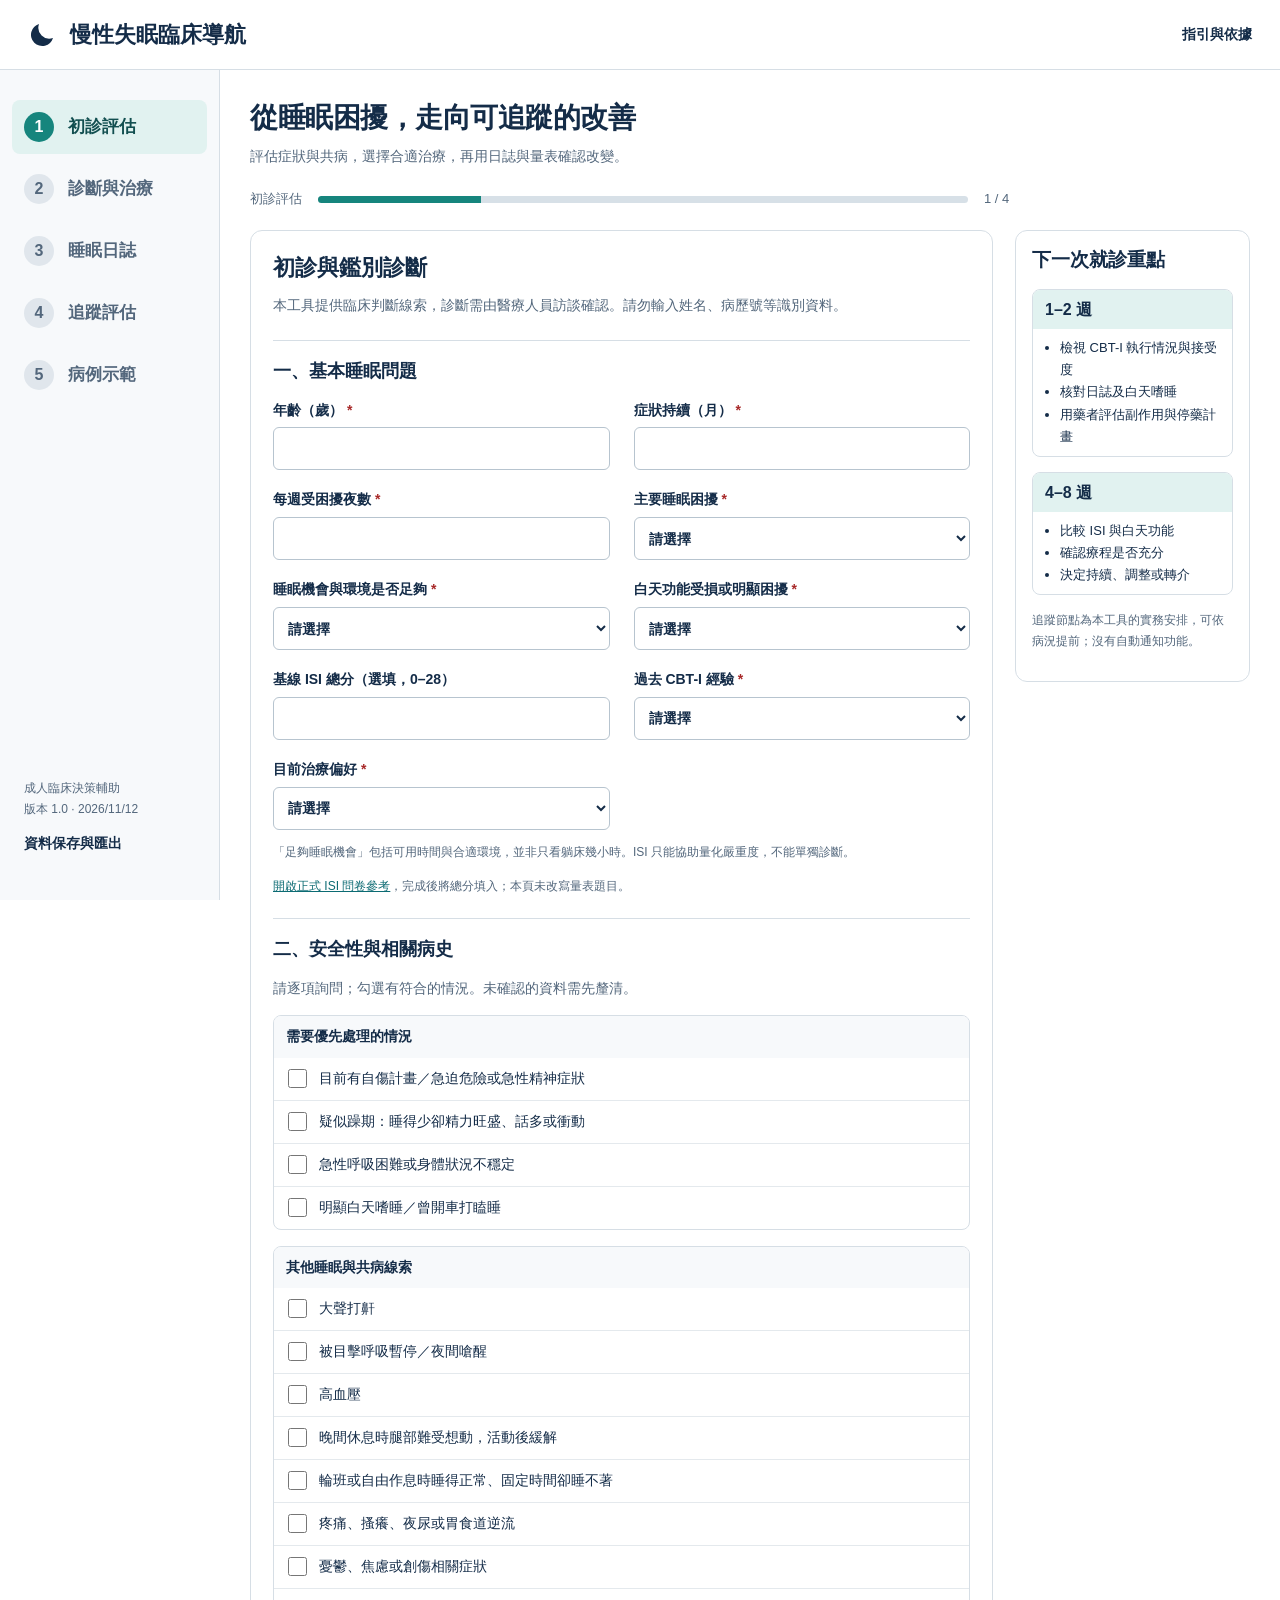
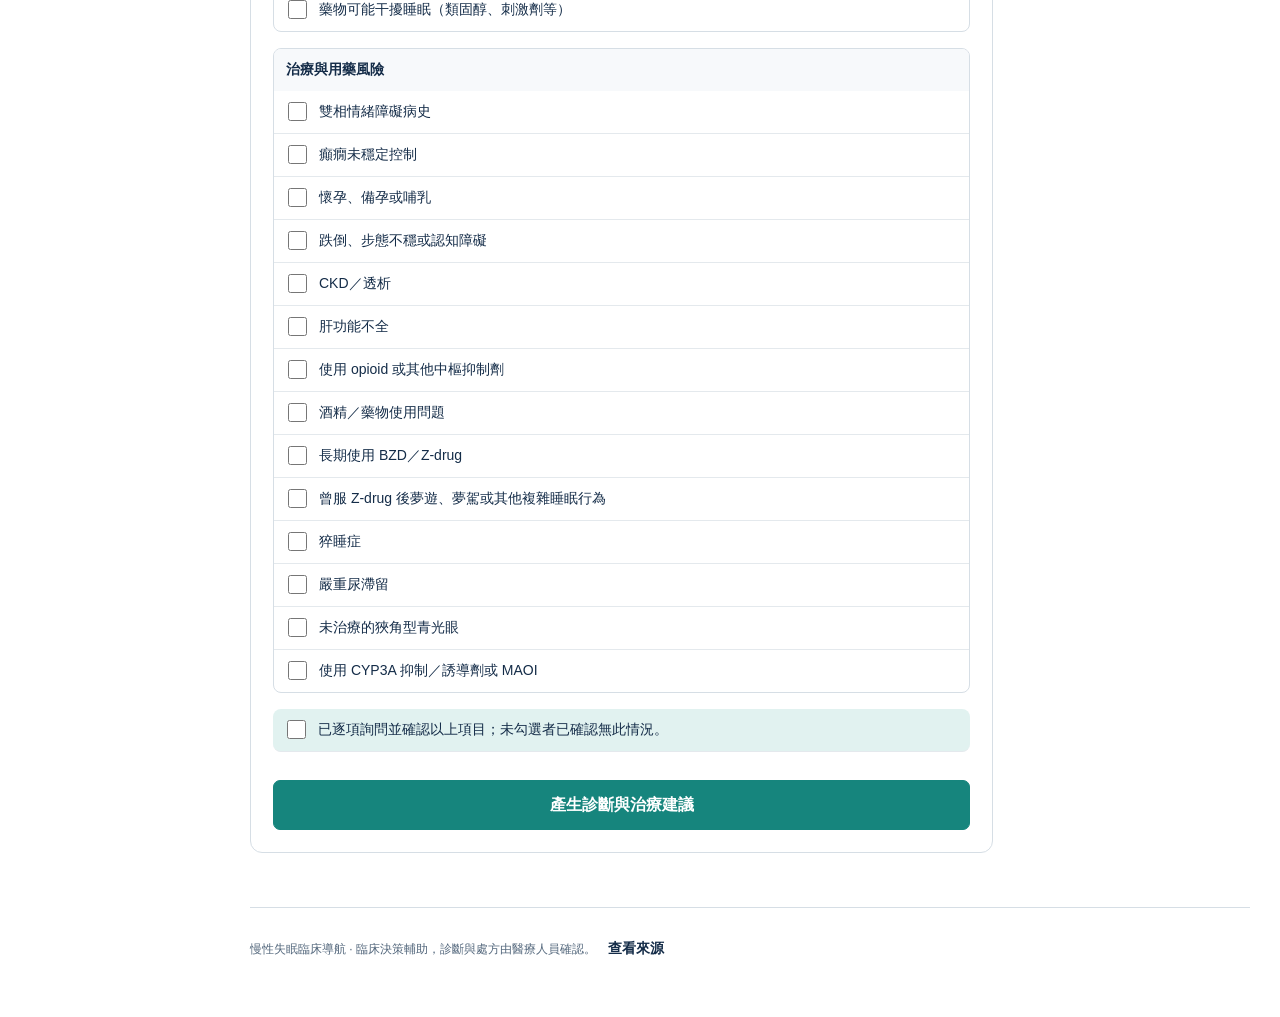
==== index.html @ 9644098f "Add chronic insomnia diagnosis, treatment and follow-up navigator" ====
<!doctype html>
<html lang="zh-Hant"><head><meta charset="utf-8"><meta name="viewport" content="width=device-width,initial-scale=1"><meta name="color-scheme" content="light"><meta name="description" content="成人慢性失眠診斷評估、CBT-I 與藥物選擇、睡眠日誌及後續療效追蹤。"><title>慢性失眠臨床導航</title><style>:root{--navy:#142c48;--teal:#16857d;--teal-light:#e1f2f0;--line:#d6dee5;--muted:#53677c;--light:#f7f9fb;--red:#a52d34;--amber:#8d5b15;--radius:12px}*{box-sizing:border-box}body{margin:0;color:var(--navy);background:white;font-family:-apple-system,BlinkMacSystemFont,"Noto Sans TC","PingFang TC","Microsoft JhengHei",sans-serif;font-size:16px;line-height:1.7}header{height:70px;border-bottom:1px solid var(--line);display:flex;justify-content:space-between;align-items:center;padding:0 28px;background:white;position:sticky;top:0;z-index:10}.brand{display:flex;align-items:center;gap:12px;font-weight:750;font-size:22px;text-decoration:none;color:var(--navy)}.brand svg{width:30px;height:30px;fill:var(--navy)}.shell{display:grid;grid-template-columns:220px minmax(0,1fr)}.sidebar{background:var(--light);border-right:1px solid var(--line);padding:30px 12px;min-height:calc(100vh - 70px);position:sticky;top:70px;height:calc(100vh - 70px);display:flex;flex-direction:column;justify-content:space-between}.sidebar nav{display:grid;gap:8px}.sidebar nav button{text-align:left;border:0;background:none;color:var(--muted);font-size:17px;font-weight:650;display:flex;align-items:center;gap:14px;padding:12px;border-radius:8px}.sidebar nav button.active{background:var(--teal-light);color:#124f50}.sidebar span{width:30px;height:30px;display:inline-grid;place-items:center;background:#e0e6ec;border-radius:50%;font-size:16px}.sidebar .active span{color:white;background:var(--teal)}.sidefoot{color:var(--muted);font-size:12px;padding:12px}.sidefoot button{margin-top:10px}main{padding:28px 30px;max-width:1500px;width:100%;min-width:0}h1{font-size:28px;line-height:1.45;letter-spacing:-.5px;margin:0 0 6px}h2{font-size:22px;line-height:1.4;margin:0 0 10px}h3{font-size:18px;margin:22px 0 12px}p{margin:0 0 14px}button,input,select,textarea{font:inherit}button{background:white;color:var(--navy);border:1px solid #b7c6d2;border-radius:7px;padding:9px 16px;cursor:pointer;font-weight:600;line-height:1.5}button:hover{background:#edf4f4}button:focus-visible,a:focus-visible,input:focus-visible,select:focus-visible{outline:3px solid #4f9eb8;outline-offset:3px}a{color:#0c6b73}input:not([type=checkbox]),select{width:100%;min-width:0;border:1px solid #b7c4cf;border-radius:6px;padding:8px 10px;background:white;color:var(--navy);height:43px}input[type=checkbox]{width:19px;height:19px;accent-color:var(--teal);flex:none}label{display:block;font-size:14px;font-weight:650}.fields{display:grid;grid-template-columns:1fr 1fr;gap:18px 24px}.fields small{display:block;font-weight:400;color:var(--muted);font-size:12px}.fields label>input,.fields label>select{margin-top:5px}.required{color:#a82929}.muted,.intro p{color:var(--muted);font-size:14px}.hint{font-size:12px;color:var(--muted);line-height:1.7;margin-top:12px}.progress{display:flex;gap:16px;align-items:center;margin:20px 0;font-size:13px;color:var(--muted)}meter{height:13px;flex:1;max-width:650px}meter::-webkit-meter-bar{background:#d7e0e7;border:0}meter::-webkit-meter-optimum-value{background:var(--teal)}.workspace{display:grid;grid-template-columns:minmax(0,1fr) 235px;gap:22px;align-items:start}.panel{border:1px solid var(--line);border-radius:var(--radius);padding:22px;margin:18px 0;background:white}.workspace .panel{margin-top:0}.panel h3{padding-top:15px;border-top:1px solid var(--line)}.rightnote{border:1px solid var(--line);border-radius:var(--radius);padding:16px;position:sticky;top:100px}.rightnote h2{font-size:19px}.note{border:1px solid var(--line);border-radius:8px;overflow:hidden;margin:15px 0}.note h3{background:var(--teal-light);padding:6px 12px;margin:0;font-size:16px}.note ul{font-size:13px;padding:8px 12px 8px 27px;margin:0}.check{font-size:14px;font-weight:450;display:flex;align-items:flex-start;gap:9px;padding:9px 10px;border-bottom:1px solid #e4e9ed;line-height:1.6}.check input{margin-top:2px}.riskgroup{margin-bottom:16px;border:1px solid var(--line);border-radius:8px;overflow:hidden}.riskgroup h4{font-size:14px;margin:0;padding:9px 12px;background:var(--light)}.riskgroup .check:last-child{border-bottom:0}.confirm{background:var(--teal-light);border-radius:8px;margin:16px 0}.primary{background:var(--teal);color:white;border-color:var(--teal)}.primary:hover{background:#0d6d68}.wide{width:100%;margin-top:12px;padding:12px}.textbutton{background:none;border:0;padding:4px 0;font-size:14px}.error{color:var(--red);font-weight:650;font-size:14px;margin:12px 0}.error:empty{display:none}.notice{border-left:4px solid var(--teal);background:#eef8f6;padding:16px 20px;border-radius:6px;margin:18px 0}.notice.warn{background:#fff8e9;border-color:#c88e35}.notice.danger{background:#fff0f0;border-color:var(--red)}.notice h2{font-size:21px}.notice p:last-child{margin-bottom:0}.checklist{list-style:none;padding:0}.checklist li{padding:6px 0;border-bottom:1px solid #edf0f2}.checklist b{color:var(--teal);display:inline-block;min-width:48px}.checklist .no{color:var(--amber)}.actions{display:flex;gap:10px;flex-wrap:wrap;margin:18px 0}.inline{display:flex;align-items:end;gap:16px;flex-wrap:wrap}.inline label{min-width:180px}.tablewrap{overflow:auto;margin:24px 0;border:1px solid var(--line);border-radius:9px}table{width:100%;border-collapse:collapse;font-size:13px;white-space:nowrap}caption{padding:12px;text-align:left;font-weight:700;background:var(--light)}th,td{text-align:left;padding:10px 12px;border-bottom:1px solid var(--line)}th{background:var(--light)}td button{font-size:12px;padding:4px 8px;margin:2px}.metrics{display:grid;grid-template-columns:repeat(4,1fr);gap:16px;margin:20px 0}.metric{border-top:3px solid var(--teal);padding:12px;background:var(--light)}.metric strong{display:block;font-size:25px}.metric span{font-size:12px;color:var(--muted)}.empty{padding:25px;border:1px dashed #becbd5;color:var(--muted);text-align:center;border-radius:8px;margin:20px 0}details{padding:12px 0;border-top:1px solid var(--line)}summary{font-weight:650;cursor:pointer}details p,details ul,details ol{font-size:14px;margin-top:12px}.drug{padding:18px 0;border-top:1px solid var(--line)}.drug h3{border:0;margin:0 0 8px;padding:0}.drug .status{font-size:12px;font-weight:700;color:var(--teal)}.drug .status.exclude{color:var(--red)}.drug p{font-size:14px}.case{display:grid;grid-template-columns:1fr auto;gap:20px;border-top:1px solid var(--line);padding:22px 0;align-items:center}.case h2{font-size:20px}.case p{font-size:14px;color:var(--muted)}.filelabel{display:block;margin:22px 0}.filelabel input{display:block;margin-top:8px}.dangerbutton{color:var(--red);border-color:#d5a1a5}.chart{width:100%;height:230px;border:1px solid var(--line);border-radius:8px;background:var(--light)}.chart text{font-size:12px;fill:var(--muted)}.source{border-bottom:1px solid var(--line);padding:18px 0}.source h2{font-size:18px}.source p{font-size:14px;color:var(--muted)}footer{font-size:12px;color:var(--muted);border-top:1px solid var(--line);padding:26px 0;margin-top:36px}footer button{margin-left:12px;font-size:12px}#toast:not(:empty){padding:10px 15px;margin-bottom:16px;background:var(--teal-light);border-radius:8px;font-size:14px}[hidden]{display:none!important}@media(min-width:1500px){main{padding:36px 45px}.workspace{grid-template-columns:minmax(0,1fr) 270px;gap:30px}}@media(max-width:1100px){.workspace{grid-template-columns:1fr}.rightnote{position:static;display:grid;grid-template-columns:1fr 1fr;gap:12px}.rightnote h2,.rightnote>.hint{grid-column:1/-1}.rightnote .note{margin:0}.shell{grid-template-columns:190px minmax(0,1fr)}main{padding:24px}.sidebar nav button{font-size:15px;gap:10px}}@media(max-width:720px){header{height:60px;padding:0 16px}.brand{font-size:18px;gap:8px}.brand svg{width:24px}.shell{display:block}.sidebar{height:auto;min-height:0;position:sticky;top:60px;padding:8px;border-right:0;border-bottom:1px solid var(--line);z-index:9}.sidebar nav{display:flex;gap:5px;overflow-x:auto}.sidebar nav button{white-space:nowrap;font-size:13px;padding:8px;gap:5px}.sidebar span{width:22px;height:22px;font-size:12px}.sidefoot{display:none}main{padding:22px 16px}h1{font-size:23px}h2{font-size:20px}.fields{grid-template-columns:1fr;gap:14px}.panel{padding:18px}.metrics{grid-template-columns:1fr 1fr;gap:10px}.case{grid-template-columns:1fr}.rightnote{grid-template-columns:1fr}.rightnote h2,.rightnote>.hint{grid-column:auto}.view{scroll-margin-top:130px}.progress{gap:9px}}@media print{header,.sidebar,footer,.actions,button,.filelabel,#toast{display:none!important}.shell{display:block}main{padding:0;max-width:none}.view{display:none!important}.view.printable{display:block!important}.panel,.notice{break-inside:avoid}.rightnote{position:static}.tablewrap{overflow:visible}body{font-size:12px}h1{font-size:22px}h2{font-size:17px}}
</style></head><body>
<header><a class="brand" href="#assessment"><svg viewBox="0 0 24 24" aria-hidden="true"><path d="M20 15.2A8.8 8.8 0 0 1 8.8 4 9 9 0 1 0 20 15.2Z"/></svg>慢性失眠臨床導航</a><button class="textbutton" data-nav="sources">指引與依據</button></header>
<div class="shell"><aside class="sidebar"><nav aria-label="主要流程"><button data-nav="assessment"><span>1</span>初診評估</button><button data-nav="plan"><span>2</span>診斷與治療</button><button data-nav="diary"><span>3</span>睡眠日誌</button><button data-nav="followup"><span>4</span>追蹤評估</button><button data-nav="cases"><span>5</span>病例示範</button></nav><div class="sidefoot">成人臨床決策輔助<br>版本 1.0 · 2026/11/12<br><button data-nav="data" class="textbutton">資料保存與匯出</button></div></aside>
<main id="main" tabindex="-1"><div id="toast" role="status" aria-live="polite"></div>
<section id="assessment" class="view"><div class="intro"><h1>從睡眠困擾，走向可追蹤的改善</h1><p>評估症狀與共病，選擇合適治療，再用日誌與量表確認改變。</p></div><div class="progress"><span>初診評估</span><meter min="0" max="4" value="1" aria-label="流程第 1 步，共 4 步"></meter><span>1 / 4</span></div>
<div class="workspace"><div><form id="assessmentForm" novalidate><div class="panel"><h2>初診與鑑別診斷</h2><p class="muted">本工具提供臨床判斷線索，診斷需由醫療人員訪談確認。請勿輸入姓名、病歷號等識別資料。</p><h3>一、基本睡眠問題</h3><div class="fields" id="profileFields"></div><p class="hint">「足夠睡眠機會」包括可用時間與合適環境，並非只看躺床幾小時。ISI 只能協助量化嚴重度，不能單獨診斷。</p><p class="hint"><a href="https://www.tph.mohw.gov.tw/?aid=64&iid=4&pid=211" target="_blank" rel="noopener">開啟正式 ISI 問卷參考</a>，完成後將總分填入；本頁未改寫量表題目。</p><h3>二、安全性與相關病史</h3><p class="muted">請逐項詢問；勾選有符合的情況。未確認的資料需先釐清。</p><div id="riskFields"></div><label class="check confirm"><input type="checkbox" id="reviewed">已逐項詢問並確認以上項目；未勾選者已確認無此情況。</label><div class="error" id="assessmentError" role="alert"></div><button type="submit" class="primary wide">產生診斷與治療建議</button></div></form></div>
<aside class="rightnote"><h2>下一次就診重點</h2><div class="note"><h3>1–2 週</h3><ul><li>檢視 CBT-I 執行情況與接受度</li><li>核對日誌及白天嗜睡</li><li>用藥者評估副作用與停藥計畫</li></ul></div><div class="note"><h3>4–8 週</h3><ul><li>比較 ISI 與白天功能</li><li>確認療程是否充分</li><li>決定持續、調整或轉介</li></ul></div><p class="hint">追蹤節點為本工具的實務安排，可依病況提前；沒有自動通知功能。</p></aside></div></section>
<section id="plan" class="view" hidden><h1>診斷與治療</h1><p class="muted">依目前初診資料提供理由、鑑別方向與共同決策選項。</p><div id="planContent"></div></section>
<section id="diary" class="view" hidden><h1>睡眠日誌</h1><p>起床後填寫主要睡眠時段，先連續記錄 7–14 天。日期以「最終起床日」為準。</p><div class="panel"><form id="diaryForm"><div class="fields" id="diaryFields"></div><p class="hint">時間定義：準備入睡 → 最終離床。入睡前清醒、夜間清醒及最後醒來後的清醒分鐘需互不重複；午睡不計入夜間睡眠效率。</p><div id="diaryError" class="error" role="alert"></div><button class="primary" type="submit">儲存這一天</button><button type="button" id="cancelDiary" hidden>取消編輯</button></form></div><div id="diarySummary"></div><div class="tablewrap"><table><caption>已記錄日誌（分鐘；睡眠效率為 %）</caption><thead><tr><th>日期</th><th>睡眠時段</th><th>入睡前</th><th>夜間醒</th><th>早醒後</th><th>總睡眠</th><th>效率</th><th>白天功能</th><th>操作</th></tr></thead><tbody id="diaryRows"></tbody></table></div><div class="panel"><h2>與治療師討論睡眠時段</h2><p>需先完成慢性失眠評估及最近連續 7 日的日誌。此為討論草案，不能取代完整 CBT-I 課程。</p><div class="inline"><label>固定起床時間<input type="time" id="wakeTime" value="07:00"></label><button id="windowButton">計算討論草案</button></div><div id="windowResult" aria-live="polite"></div><p class="hint">本工具採保守設計：以平均總睡眠時間向上取整至 15 分鐘，最低保留 6 小時、最高 9 小時。這是工具安全邊界，並非所有指引共同門檻；不適用者交由治療師規劃。任何嗜睡、跌倒或躁期症狀優先處理，不自動縮短時段。</p></div></section>
<section id="followup" class="view" hidden><h1>追蹤評估</h1><p>每 1–2 週檢視一次；完成 CBT-I 約 4–8 週時評估整體反應，穩定後可於 1–3 個月複查。</p><div id="followupBaseline"></div><div class="panel"><form id="followupForm"><div class="fields" id="followupFields"></div><div id="followupError" class="error" role="alert"></div><button type="submit" class="primary">儲存並評估療效</button></form></div><div id="followupLatest"></div><div id="followupChart"></div><div class="tablewrap"><table><caption>歷次追蹤紀錄</caption><thead><tr><th>日期</th><th>療程週數</th><th>ISI</th><th>較基線下降</th><th>白天功能</th><th>副作用</th><th>操作</th></tr></thead><tbody id="followupRows"></tbody></table></div><div class="panel"><h2>療效不佳時的重新評估</h2><ol><li>確認睡眠機會、日誌完整性、治療是否為完整 CBT-I，以及每週實際執行天數。</li><li>再評估 OSA、不寧腿、節律問題、情緒症狀及藥物／物質影響。</li><li>足量療程仍未改善、診斷不明或需複雜減藥時，轉睡眠醫學或身心專科。</li></ol><p class="hint">常用研究指標：ISI 下降 ≥8 分為反應，ISI &lt;8 為緩解。這不是單獨決定停藥、結案或加藥的標準；亦需評估白天功能與不良反應。</p></div></section>
<section id="cases" class="view" hidden><h1>病例示範</h1><p>以下為虛構教學病例。載入後可查看診斷分支、治療及追蹤結果；會取代目前個案，先匯出需要保留的資料。</p><div id="caseList"></div></section>
<section id="sources" class="view" hidden><h1>指引與依據</h1><p>查核日期：2026/11/12。以正式發布文件為主；文件年份與網頁更新日期分開看。</p><div class="panel"><h2>如何整合指引</h2><p>以成人慢性失眠臨床評估為入口，將 CBT-I 放在治療核心；睡眠衛教為輔助。藥物是否加入，依症狀、風險、可近性與偏好共同決策。</p><p>AASM 2026 合併治療指引：相較單用藥物，較支持 CBT-I 加藥物；相較單用 CBT-I，並不建議常規合併藥物（皆為條件式、低確定性證據）。重視早期睡眠時間改善者，可個別討論合併治療。</p><p>本網頁是決策輔助與記錄工具，尚未經臨床效能驗證，也不是經驗證的數位 CBT-I 療程。藥物候選僅供處方討論；台灣核准適應症、劑型、供應與健保給付須另查，不由本工具推定。</p></div><div id="sourceList"></div><div class="panel"><h2>診療流程速覽</h2><details open><summary>症狀 → 核心條件 → 鑑別診斷</summary><ul><li>睡眠困難＋白天影響；足夠機會與環境。</li><li>每週 ≥3 夜、病程 ≥3 個月。</li><li>評估急迫風險、OSA、不寧腿、節律、共病及藥物。</li></ul></details><details><summary>治療 → 追蹤 → 調整</summary><ul><li>完整 CBT-I；高風險者調整內容與強度。</li><li>必要時共同討論短期藥物，預先規劃複評與退出。</li><li>以日誌、ISI、白天功能及副作用判斷改善；無反應則重新鑑別、轉介。</li></ul></details></div></section>
<section id="data" class="view" hidden><h1>資料保存與匯出</h1><div class="panel"><h2>單一個案工作區</h2><p>預設資料僅暫存在此分頁記憶體，關閉或重新整理可能消失。可選擇保存在此瀏覽器，或匯出備份；沒有伺服器同步與病人識別欄位。</p><label class="check"><input type="checkbox" id="persist">將此個案保存於此瀏覽器（共用電腦請勿開啟）</label><p id="storageStatus" class="hint"></p><div class="actions"><button id="exportJson">匯出完整 JSON 備份</button><button id="exportCsv">匯出日誌 CSV</button><button id="printReport">列印／另存 PDF 摘要</button></div><label class="filelabel">匯入本工具 JSON 備份<input id="importJson" type="file" accept=".json,application/json"></label><p class="hint">完整備份需已完成初診評估。匯入會先檢查格式，通過後才詢問是否取代目前資料。</p><button id="clearData" class="dangerbutton">清除並開始新個案</button></div></section>
<footer>慢性失眠臨床導航 · 臨床決策輔助，診斷與處方由醫療人員確認。<button data-nav="sources" class="textbutton">查看來源</button></footer>
</main></div><script>(function(root){
'use strict';
const FLAGS={urgent:'目前有自傷計畫／急迫危險或急性精神症狀',mania:'疑似躁期：睡得少卻精力旺盛、話多或衝動',unstable:'急性呼吸困難或身體狀況不穩定',sleepy:'明顯白天嗜睡／曾開車打瞌睡',snore:'大聲打鼾',apnea:'被目擊呼吸暫停／夜間嗆醒',htn:'高血壓',rls:'晚間休息時腿部難受想動，活動後緩解',rhythm:'輪班或自由作息時睡得正常、固定時間卻睡不著',pain:'疼痛、搔癢、夜尿或胃食道逆流',mood:'憂鬱、焦慮或創傷相關症狀',bipolar:'雙相情緒障礙病史',epilepsy:'癲癇未穩定控制',pregnant:'懷孕、備孕或哺乳',falls:'跌倒、步態不穩或認知障礙',renal:'CKD／透析',hepatic:'肝功能不全',opioid:'使用 opioid 或其他中樞抑制劑',alcohol:'酒精／藥物使用問題',bzd:'長期使用 BZD／Z-drug',complex:'曾服 Z-drug 後夢遊、夢駕或其他複雜睡眠行為',narcolepsy:'猝睡症',retention:'嚴重尿滯留',glaucoma:'未治療的狹角型青光眼',interact:'使用 CYP3A 抑制／誘導劑或 MAOI',medical:'藥物可能干擾睡眠（類固醇、刺激劑等）'};
const has=(p,k)=>(p.flags||[]).includes(k);
function isi(v){if(v===''||v==null)return '尚未填寫';v=Number(v);return v<=7?'0–7：無明顯失眠嚴重度':v<=14?'8–14：閾下失眠':v<=21?'15–21：中度失眠':'22–28：重度失眠';}
function assess(p){
 const missing=[];for(const [k,n]of Object.entries({age:'年齡',months:'持續月數',nights:'每週夜數',pattern:'主要困擾',opportunity:'睡眠機會',impact:'白天影響',preference:'治療偏好',cbti:'CBT-I 經驗'}))if(p[k]===''||p[k]==null)missing.push(n);
 if(p.reviewed!==true)missing.push('風險項目確認');
 if(missing.length)return {error:'請完成：'+missing.join('、')};
 if(!Number.isInteger(+p.age)||+p.age<0||+p.age>120||!Number.isFinite(+p.months)||+p.months<0||+p.months>1200||!Number.isInteger(+p.nights)||+p.nights<0||+p.nights>7)return {error:'請檢查年齡、月數與每週夜數的有效範圍。'};
 if(p.isi!==''&&p.isi!=null&&(!Number.isInteger(+p.isi)||+p.isi<0||+p.isi>28))return {error:'ISI 必須為 0–28 的整數。'};
 const enums={pattern:['onset','maintenance','early','mixed','none'],opportunity:['yes','no','unknown'],impact:['yes','no'],preference:['cbti','both','medication','unsure'],cbti:['none','partial','adequate']};
 for(const [k,values]of Object.entries(enums))if(!values.includes(p[k]))return {error:'選單值無效，請重新選擇。'};
 if(!Array.isArray(p.flags)||p.flags.some(k=>!(k in FLAGS)))return {error:'風險資料格式無效。'};
 const stop=['snore','sleepy','apnea','htn'].filter(k=>has(p,k)).length;
 const osa=stop>=2||has(p,'apnea');
 const urgent=['urgent','mania','unstable'].filter(k=>has(p,k));
 const adult=+p.age>=18;
 const criteria=[['有入睡、維持睡眠困難或過早醒來',p.pattern!=='none'],['每週至少 3 夜',+p.nights>=3],['持續至少 3 個月',+p.months>=3],['已有足夠睡眠機會與合適環境',p.opportunity==='yes'],['造成白天功能受損或明顯困擾',p.impact==='yes']];
 const core=criteria.every(x=>x[1]);
 let title,tone;
 if(!adult){title='未滿 18 歲：轉兒童青少年專科流程';tone='warn';}
 else if(urgent.length){title='先處理急迫風險，暫停一般失眠治療流程';tone='danger';}
 else if(p.opportunity==='no'){title='先改善睡眠機會／環境，避免直接判定慢性失眠';tone='warn';}
 else if(core){title='符合慢性失眠核心條件，仍需臨床鑑別與確認';tone='good';}
 else if(p.pattern==='none'||+p.nights===0){title='目前資料未支持失眠障礙';tone='warn';}
 else if(+p.months<3){title='可能為短期失眠，尚未達慢性病程';tone='warn';}
 else{title='尚未符合全部慢性失眠核心條件';tone='warn';}
 const differentials=[];
 if(osa)differentials.push(['睡眠呼吸中止風險','安排睡眠專科評估，視情況選 PSG／HSAT。合併明顯失眠、心肺疾病或 opioid 使用時，檢查方式需由醫師判斷。失眠與 OSA 可共存。']);
 if(has(p,'rls'))differentials.push(['不寧腿症候群線索','確認休息時出現、夜間加重、活動緩解及排除模仿疾病；由醫師評估鐵狀態與腎臟病。勿直接加安眠藥。']);
 if(has(p,'rhythm'))differentials.push(['晝夜節律／輪班相關問題','比較工作日及休假日作息；安排日誌，必要時節律評估。光照與褪黑激素時機應依節律診斷個別規劃。']);
 if(has(p,'pain'))differentials.push(['身體症狀干擾睡眠','同步處理疼痛、尿量與夜尿、搔癢或逆流；合併失眠仍可接受適當的 CBT-I。']);
 if(has(p,'mood'))differentials.push(['精神共病','評估憂鬱、焦慮與創傷症狀；共病與失眠可並行治療，需確認有無躁期。']);
 if(has(p,'medical'))differentials.push(['藥物／物質誘發','核對藥名、劑量與服藥時間，以及咖啡因、尼古丁；由原處方醫師評估調整。']);
 const blocked=!adult||urgent.length>0;
 const adapt=osa||['sleepy','bipolar','epilepsy','pregnant','falls','alcohol'].some(k=>has(p,k));
 const medCaution=['pregnant','hepatic','opioid','alcohol','interact','renal','falls'].filter(k=>has(p,k));
 const drugs=[
 {name:'低劑量 doxepin',fit:p.pattern==='maintenance'||p.pattern==='early'||p.pattern==='mixed',role:'以睡眠維持困難、過早醒來為主時，可與醫師討論。',info:'失眠低劑量製劑與抗憂鬱劑量不同；不可自行以高劑量製劑替代。注意隔日鎮靜。',avoid:['retention','glaucoma'],ref:'doxepin'},
 {name:'雙重食慾素受體拮抗劑（DORA）',fit:p.pattern!=='none',role:'入睡或睡眠維持困難可討論；例如 lemborexant、suvorexant、daridorexant。',info:'注意隔日嗜睡、睡眠癱瘓與 CYP3A 交互作用；猝睡症禁用。各藥的呼吸、肝功能及交互作用限制不同。',avoid:['narcolepsy'],ref:'dayvigo'},
 {name:'非 BZD 受體作用藥（Z-drug）',fit:p.pattern==='onset'||p.pattern==='mixed',role:'若需短期藥物，可依入睡／維持型症狀討論合適製劑；例如 zolpidem、eszopiclone、zaleplon。',info:'注意複雜睡眠行為、跌倒、依賴與隔日駕駛影響；不可自行疊加鎮靜藥。',avoid:['complex'],ref:'fda'}
 ].map(d=>({...d,excluded:d.avoid.filter(k=>has(p,k)),hold:blocked||osa||has(p,'sleepy')||medCaution.length>0}));
 return {title,tone,criteria,core,adult,urgent,stop,osa,blocked,adapt,differentials,drugs,medCaution,eligible:adult&&!urgent.length&&core};
}
function timeMin(t){if(!/^\d{2}:\d{2}$/.test(t||''))return NaN;const [h,m]=t.split(':').map(Number);return h<24&&m<60?h*60+m:NaN;}
function night(r){const b=timeMin(r.bed),u=timeMin(r.up);if(!Number.isFinite(b)||!Number.isFinite(u)||b===u)return {error:'請填寫不同的準備入睡時間與最終離床時間。'};const tib=(u-b+1440)%1440;if(tib<120||tib>960)return {error:'睡眠時段需介於 2–16 小時；日誌以主要睡眠時段計。'};for(const k of ['sol','waso','ema','nap'])if(r[k]===''||!Number.isFinite(+r[k])||+r[k]<0||+r[k]>960)return {error:'清醒與午睡分鐘不可空白、為負值或超過 960。'};const awake=+r.sol+(+r.waso)+(+r.ema);if(awake>=tib)return {error:'清醒分鐘總和必須小於躺床時段。'};if(r.quality===''||r.quality==null||!Number.isInteger(+r.quality)||+r.quality<0||+r.quality>4)return {error:'請選擇白天功能 0–4 分。'};return {tib,tst:tib-awake,se:(tib-awake)/tib*100};}
function summary(rows){if(!rows.length)return null;const vals=rows.map(night);if(vals.some(v=>v.error))return null;const sum=k=>vals.reduce((s,v)=>s+v[k],0);return {n:rows.length,tib:sum('tib')/rows.length,tst:sum('tst')/rows.length,se:sum('tst')/sum('tib')*100,sol:rows.reduce((s,r)=>s+(+r.sol),0)/rows.length,waso:rows.reduce((s,r)=>s+(+r.waso),0)/rows.length,quality:rows.reduce((s,r)=>s+(+r.quality),0)/rows.length};}
function hhmm(m){m=(Math.round(m)%1440+1440)%1440;return `${String(Math.floor(m/60)).padStart(2,'0')}:${String(m%60).padStart(2,'0')}`;}
function windowPlan(p,rows,wake){const a=assess(p);if(a.error||!a.eligible)return {error:'先完成成人慢性失眠評估並排除急迫風險。'};if(a.adapt)return {error:'有需調整 CBT-I 的共病或嗜睡風險；由治療師訂睡眠時段，本工具不計算限床時間。'};const sorted=[...rows].sort((a,b)=>a.date.localeCompare(b.date));const week=sorted.slice(-7);if(week.length<7)return {error:'至少需要 7 個不同日期的睡眠日誌。'};const gap=(Date.parse(week[6].date)-Date.parse(week[0].date))/86400000;if(gap!==6)return {error:'請提供最近連續 7 日資料，避免以零散日誌計算睡眠時段。'};const s=summary(week);if(!s)return {error:'日誌內容不完整。'};if(s.tst<300)return {error:'平均睡眠少於 5 小時，請由治療師進行評估，不自動縮短睡眠機會。'};const w=timeMin(wake);if(!Number.isFinite(w))return {error:'請選擇固定起床時間。'};const mins=Math.max(360,Math.min(540,Math.ceil(s.tst/15)*15));return {mins,bed:hhmm(w-mins),wake:hhmm(w),summary:s};}
function followup(base,r){const score=+r.isi,delta=+base-score;const out={delta,remission:score<8,response:delta>=8,review:[]};if(r.adverse!=='none')out.review.push('先評估不良反應，勿依分數改善直接延續原治療。');if(r.adverse==='complex')out.review.push('若與 Z-drug 相關，停止該藥並立即聯絡處方醫師；之後避免該類藥物。');if(r.adverse==='severe')out.review.push('嚴重嗜睡、跌倒或呼吸問題需即時醫療評估，避免駕駛。');if(r.function==='worse'||r.function==='same')out.review.push('白天功能未改善：重新檢視共病、睡眠機會與治療負擔。');if(delta<0)out.review.push('ISI 惡化：重新評估壓力、用藥、躁期、OSA 與依從性。');if(+r.weeks>=6&&!out.response&&!out.remission)out.review.push('療程 6–8 週仍未達反應：確認 CBT-I 是否足量、落實度與診斷，轉睡眠／身心專科。');if(out.remission)out.review.push('分數達緩解門檻，仍須確認日間功能與無不良反應；規劃復發預防。');else if(out.response)out.review.push('達常用療效反應門檻，可持續完成療程並定期複評。');else out.review.push('尚未達常用療效反應門檻；依療程長度與臨床情況追蹤，不直接加藥。');return out;}
function validateImport(s){if(!s||s.version!==1||!s.profile||!Array.isArray(s.diary)||!Array.isArray(s.followups)||s.diary.length>4000||s.followups.length>1000)throw Error('備份格式不符或資料筆數過多。');const p=s.profile;const allowed=['age','months','nights','pattern','opportunity','impact','isi','preference','cbti','reviewed','flags'];if(Object.keys(p).some(k=>!allowed.includes(k))||!Array.isArray(p.flags)||p.flags.some(k=>!(k in FLAGS)))throw Error('評估欄位格式不符。');if(assess(p).error)throw Error('評估資料不完整或數值無效。');if(s.followups.length&&(p.isi===''||p.isi==null))throw Error('追蹤資料缺少 ISI 基線。');const dates=new Set();for(const d of s.diary){if(!validDate(d.date)||dates.has(d.date)||night(d).error)throw Error('睡眠日誌日期重複或數值無效。');dates.add(d.date);}for(const f of s.followups)if(!validDate(f.date)||!Number.isInteger(+f.isi)||+f.isi<0||+f.isi>28||!['none','mild','complex','severe'].includes(f.adverse)||!['better','same','worse'].includes(f.function)||!Number.isInteger(+f.weeks)||+f.weeks<0||+f.weeks>520||!Number.isInteger(+f.adherence)||+f.adherence<0||+f.adherence>7)throw Error('追蹤資料格式不符。');return {version:1,profile:p,diary:s.diary,followups:s.followups};}
function validDate(d){return /^\d{4}-\d{2}-\d{2}$/.test(d||'')&&!isNaN(Date.parse(d))&&new Date(d+'T12:00:00Z').toISOString().slice(0,10)===d;}
const api={FLAGS,assess,isi,night,summary,windowPlan,followup,hhmm,validateImport,validDate};if(typeof module!=='undefined'&&module.exports)module.exports=api;else root.Insomnia=api;
})(typeof window!=='undefined'?window:globalThis);
</script><script>'use strict';
const E=window.Insomnia,$=id=>document.getElementById(id),esc=s=>String(s??'').replace(/[&<>"']/g,c=>({'&':'&amp;','<':'&lt;','>':'&gt;','"':'&quot;',"'":'&#39;'}[c]));
const today=()=>new Intl.DateTimeFormat('en-CA',{timeZone:'Asia/Taipei',year:'numeric',month:'2-digit',day:'2-digit'}).format(new Date());
const fresh=()=>({version:1,profile:{age:'',months:'',nights:'',pattern:'',opportunity:'',impact:'',isi:'',preference:'',cbti:'',reviewed:false,flags:[]},diary:[],followups:[]});
const KEY='insomnia-navigator-v1';let state=fresh(),persistent=false,editing=null,profileDirty=false;
const sources={
 va:{name:'VA／DoD 2025：慢性失眠與 OSA',url:'https://www.healthquality.va.gov/guidelines/CD/insomnia/',text:'成人診斷、鑑別、CBT-I 調整條件、藥物與轉介流程。'},
 aasm:{name:'AASM 2021：行為與心理治療',url:'https://pmc.ncbi.nlm.nih.gov/articles/PMC7853203/',text:'完整 CBT-I 為強建議；睡眠衛教不宜單獨作為慢性失眠治療。'},
 combo:{name:'AASM 2026：CBT-I 與藥物合併治療',url:'https://doi.org/10.1007/s44470-025-00038-8',text:'相較單用藥物，支持合併 CBT-I；相較單用 CBT-I，不建議常規合併藥物。兩者均為條件式建議。'},
 esrs:{name:'ESRS／EIN 2023：歐洲失眠診療指引',url:'https://doi.org/10.1111/jsr.14035',text:'臨床訪談與日誌、必要時檢查；CBT-I 為核心，藥物需評估風險、療程與複評。'},
 isi:{name:'ISI 中文問卷參考：衛福部臺北醫院',url:'https://www.tph.mohw.gov.tw/?aid=64&iid=4&pid=211',text:'嚴重度分層 0–7、8–14、15–21、22–28。此處僅輸入正式問卷總分，不以自編題目取代量表。'},
 outcome:{name:'ISI 療效指標：2026 範疇性回顧',url:'https://pubmed.ncbi.nlm.nih.gov/42837769/',text:'研究最常用的反應為 ISI 下降至少 8 分；緩解為 ISI <8。定義存在差異，需與功能及風險一起判讀。'},
 manual:{name:'VA：CBT-I 治療師手冊',url:'https://www.mirecc.va.gov/MIRECC/visn19/treatmentworksforvets/docs/CBT-I-Therapist-Manual.pdf',text:'日誌與 ISI 追蹤、行為介入及療程執行。睡眠時段需個別化監督。'},
 doxepin:{name:'Doxepin 失眠低劑量製劑：美國仿單',url:'https://dailymed.nlm.nih.gov/dailymed/getFile.cfm?name=SILENOR&setid=1bec1223-5239-4eb6-a9e8-62444106d2c0',text:'睡眠維持用途；注意尿滯留、狹角型青光眼、MAOI 及鎮靜風險。不能推定台灣劑型供應或給付。'},
 dayvigo:{name:'Lemborexant：FDA 2025 仿單',url:'https://www.accessdata.fda.gov/drugsatfda_docs/label/2025/212028s011lbl.pdf',text:'DORA 類藥範例；猝睡症禁用，並需核對 CYP3A 交互作用及肝功能。各品項需另查仿單。'},
 fda:{name:'FDA：Z-drug 複雜睡眠行為警示',url:'https://www.fda.gov/consumers/consumer-updates/taking-z-drugs-insomnia-know-risks',text:'如出現夢遊、夢駕等情況，停止相關藥物並立即聯絡醫師；曾發生者避免再用。'},
 tfda:{name:'TFDA：Z-drug 臨床效益與風險公告',url:'https://www.fda.gov.tw/tc/newsContent.aspx?cid=3&id=26040',text:'台灣亦禁止相關藥物用於曾服該類藥後發生複雜睡眠行為者。'}
};
const link=k=>`<a href="${sources[k].url}" target="_blank" rel="noopener">${esc(sources[k].name)}</a>`;
function toast(s){$('toast').textContent=s;}
function save(){if(!persistent)return;try{localStorage.setItem(KEY,JSON.stringify(state));$('storageStatus').textContent='已保存於此瀏覽器；其他裝置不會同步。';}catch(e){persistent=false;$('persist').checked=false;$('storageStatus').textContent='瀏覽器儲存失敗，資料仍在本分頁；請匯出備份。';toast('儲存失敗，請先匯出資料。');}}
function field(id,label,type='number',options={},required=true){let control;if(Array.isArray(options))control=`<select id="${id}" ${required?'required':''}><option value="">請選擇</option>${options.map(([v,l])=>`<option value="${v}">${l}</option>`).join('')}</select>`;else control=`<input id="${id}" type="${type}" ${required?'required':''} ${Object.entries(options).map(([k,v])=>`${k}="${v}"`).join('')}>`;return `<label for="${id}">${label}${required?' <span class="required">*</span>':''}${control}</label>`;}
function initFields(){
 $('profileFields').innerHTML=field('age','年齡（歲）','number',{min:0,max:120,step:1})+field('months','症狀持續（月）','number',{min:0,max:1200,step:.1})+field('nights','每週受困擾夜數','number',{min:0,max:7,step:1})+field('pattern','主要睡眠困擾','select',[['onset','入睡困難'],['maintenance','夜間反覆醒來／睡眠維持困難'],['early','過早醒來'],['mixed','混合型'],['none','沒有上述夜間困擾']])+field('opportunity','睡眠機會與環境是否足夠','select',[['yes','已確認足夠'],['no','時間不足或環境不合適'],['unknown','尚不確定，需先評估']])+field('impact','白天功能受損或明顯困擾','select',[['yes','有，已影響功能或造成困擾'],['no','沒有']])+field('isi','基線 ISI 總分（選填，0–28）','number',{min:0,max:28,step:1},false)+field('cbti','過去 CBT-I 經驗','select',[['none','尚未接受'],['partial','接受部分內容／尚未完成'],['adequate','已完成足量療程仍有困擾']])+field('preference','目前治療偏好','select',[['cbti','優先 CBT-I，盡量少用藥'],['both','可討論 CBT-I 合併短期藥物'],['medication','希望先用藥，願意討論其他方式'],['unsure','尚未決定']]);
 const groups=[['需要優先處理的情況',['urgent','mania','unstable','sleepy']],['其他睡眠與共病線索',['snore','apnea','htn','rls','rhythm','pain','mood','medical']],['治療與用藥風險',['bipolar','epilepsy','pregnant','falls','renal','hepatic','opioid','alcohol','bzd','complex','narcolepsy','retention','glaucoma','interact']]];
 $('riskFields').innerHTML=groups.map(([title,ks])=>`<div class="riskgroup"><h4>${title}</h4>${ks.map(k=>`<label class="check"><input type="checkbox" data-risk="${k}">${E.FLAGS[k]}</label>`).join('')}</div>`).join('');
 $('diaryFields').innerHTML=field('d_date','起床日期','date',{max:today()})+field('d_bed','前一晚準備入睡時間','time')+field('d_up','最終離床時間','time')+field('d_sol','入睡前清醒（分鐘）','number',{min:0,max:960,step:1})+field('d_waso','入睡後夜間清醒總和（分鐘）','number',{min:0,max:960,step:1})+field('d_ema','最後醒來至離床清醒（分鐘）','number',{min:0,max:960,step:1})+field('d_nap','白天午睡總和（分鐘）','number',{min:0,max:960,step:1})+field('d_quality','當日白天功能（自訂追蹤項）','select',[[0,'0：極差'],[1,'1：差'],[2,'2：普通'],[3,'3：良好'],[4,'4：很好']]);
 $('d_date').value=today();
 $('followupFields').innerHTML=field('f_date','追蹤日期','date',{max:today()})+field('f_weeks','已治療週數','number',{min:0,max:520,step:1})+field('f_isi','本次正式 ISI 總分','number',{min:0,max:28,step:1})+field('f_adherence','本週執行約定行為策略（天）','number',{min:0,max:7,step:1})+field('f_function','白天功能較基線','select',[['better','改善'],['same','差不多'],['worse','變差']])+field('f_adverse','本次副作用／安全問題','select',[['none','無'],['mild','輕微不適或嗜睡'],['complex','疑似夢遊、夢駕等複雜睡眠行為'],['severe','嚴重嗜睡、跌倒或呼吸問題']]);$('f_date').value=today();
}
function fillProfile(){for(const k of ['age','months','nights','pattern','opportunity','impact','isi','preference','cbti'])$(k).value=state.profile[k]??'';$('reviewed').checked=!!state.profile.reviewed;document.querySelectorAll('[data-risk]').forEach(el=>el.checked=(state.profile.flags||[]).includes(el.dataset.risk));$('isi').readOnly=state.followups.length>0;}
function collectProfile(){const p={};for(const k of ['age','months','nights','pattern','opportunity','impact','isi','preference','cbti'])p[k]=$(k).value;p.reviewed=$('reviewed').checked;p.flags=[...document.querySelectorAll('[data-risk]:checked')].map(el=>el.dataset.risk);return p;}
function nav(id){if(id!=='assessment'&&profileDirty&&!$('assessment').hidden){const p=collectProfile();const a=E.assess(p);state.profile=p;profileDirty=false;if(!a.error)save();}if(!$(id)?.classList.contains('view'))id='assessment';document.querySelectorAll('.view').forEach(el=>el.hidden=el.id!==id);document.querySelectorAll('[data-nav]').forEach(el=>{el.classList.toggle('active',el.dataset.nav===id);if(el.closest('nav'))el.setAttribute('aria-current',el.dataset.nav===id?'step':'false');});history.replaceState(null,'','#'+id);if(id==='plan')renderPlan();if(id==='diary')renderDiary();if(id==='followup')renderFollowups();$('main').focus({preventScroll:true});window.scrollTo({top:0,behavior:'instant'});}
function warning(t,body,tone='warn'){return `<div class="notice ${tone}"><h2>${esc(t)}</h2>${body}</div>`;}
function renderPlan(){const p=state.profile,a=E.assess(p);if(a.error){$('planContent').innerHTML=`<div class="empty">${esc(a.error)}<div class="actions"><button data-nav="assessment">回到初診評估</button></div></div>`;return;}
 let html=warning(a.title,`<p>判斷基於目前輸入；量表、日誌與篩檢結果不能單獨確立診斷。</p>`,a.tone);
 if(a.blocked){html+=`<div class="panel"><h2>${!a.adult?'轉兒童青少年睡眠／身心專科':'優先安全處置'}</h2><p>${!a.adult?'本工具僅適用成人，以下不提供成人藥物選擇或限床草案。':a.urgent.map(k=>esc(E.FLAGS[k])).join('；')+'。請即時由醫療團隊評估；若有立即危險，應就近急診，不等待一般回診。'}</p></div>`;}
 html+=`<div class="panel"><h2>核心條件核對</h2><ul class="checklist">${a.criteria.map(([name,yes])=>`<li><b class="${yes?'':'no'}">${yes?'符合':'未確認'}</b>${name}</li>`).join('')}</ul><p class="hint">${p.opportunity==='unknown'?'睡眠機會未確認，先釐清作息與環境，再決定治療。':''}ISI：${esc(p.isi===''?'未填寫':p.isi+' 分，'+E.isi(p.isi))}。共病存在時仍可能合併獨立的慢性失眠，需判斷症狀是否完全由其他原因解釋。</p><p class="hint">依據：${link('va')}、${link('esrs')}</p></div>`;
 html+=`<div class="panel"><h2>鑑別與檢查方向</h2><p>STOP 四項線索：${a.stop}/4；≥2 項或目擊呼吸暫停需進一步評估。此為風險篩檢，不能確診或排除 OSA。</p>${a.differentials.length?a.differentials.map(([n,t])=>`<details open><summary>${n}</summary><p>${t}</p></details>`).join(''):'<p>目前未勾選特定鑑別線索；仍需完整睡眠、身體與精神病史。</p>'}<p>一般失眠不需常規 PSG 或抽血。懷疑其他睡眠疾病、療效不佳或診斷不明時，依臨床疑點安排檢查。</p>${p.flags.includes('renal')?'<p><strong>CKD／透析：</strong>同時檢視不寧腿、搔癢、容量負荷與夜間呼吸症狀，並核對所有鎮靜藥物及腎功能相關風險。</p>':''}</div>`;
 if(a.blocked){$('planContent').innerHTML=html;return;}
 const appropriate=a.eligible;
 html+=`<div class="panel"><h2>${appropriate?'優先治療：完整 CBT-I':'下一步：釐清條件與誘發因素'}</h2><p>${appropriate?'安排受訓治療師提供的失眠認知行為治療；可依資源選擇面談、團體或具療效證據的數位療程。此工具提供討論與記錄，並非完整療程。':p.opportunity==='no'?'先增加合理睡眠機會、改善環境與工作安排；不要再縮短躺床時間。':p.opportunity==='unknown'?'先用日誌確認作息及可用睡眠機會，完成鑑別後再決定是否進入慢性失眠療程。':'處理近期壓力與誘發因子，維持合理睡眠機會，記錄日誌並於 2–4 週複評；症狀惡化可提前就診。'}</p>${a.adapt?warning('CBT-I 需調整或延後部分介入','<p>目前有共病、嗜睡或安全風險。由治療師調整刺激控制與睡眠機會管理；暫不提供自動限床草案。雙相病史並不等同完全不能接受 CBT-I。</p>'):''}
 <details open><summary>刺激控制：重新建立床與睡眠的連結</summary><p>有睡意再上床；清醒且越躺越焦慮時，可到安全、低光處做安靜活動，想睡再回床，不需盯鐘計時。固定起床時間；跌倒風險者由治療師改採安全做法。</p></details><details><summary>睡眠機會管理：以日誌調整，而非硬撐少睡</summary><p>由治療師根據一週日誌規劃時段；每週檢查睡眠效率、總睡眠、白天功能與嗜睡。改善且白天安全時可逐步增加時段；效率低時先查落實度與共病，不直接持續縮短。</p></details><details><summary>認知與放鬆：降低努力入睡的壓力</summary><p>檢視「今晚沒睡好明天一定全毀」等想法；安排白天處理擔憂的時間，練習腹式呼吸或肌肉放鬆。目標是改善睡眠與生活功能，並非追求每晚固定睡滿 8 小時。</p></details><details><summary>睡眠衛教：作為輔助</summary><p>依反應調整下午及晚間咖啡因，避免以酒助眠；保持規律活動與適當日間光照、舒適安靜的睡眠環境。只給衛教不足以取代慢性失眠的 CBT-I。</p></details>${p.cbti==='adequate'?warning('已完成療程仍有困擾','<p>核對是否為完整且充分執行的 CBT-I，重新評估 OSA、節律、情緒共病及藥物影響；安排睡眠專科複評。</p>'):''}${p.preference==='medication'?'<p>希望先用藥：可共同討論短期改善目標，同時安排 CBT-I 或可取得的替代形式；先說明藥物風險與複評時間。</p>':''}<p class="hint">依據：${link('aasm')}、${link('va')}。合併治療取捨：${link('combo')}。</p></div>`;
 html+=`<div class="panel"><h2>藥物共同決策</h2><p>${appropriate?'若 CBT-I 暫不可近、仍有顯著症狀或希望早期改善，可與處方醫師討論短期藥物及複評／停藥計畫。預設不因嚴重度分數而自動加藥。':'目前先完成診斷與條件評估，下列僅作藥物教育，不構成本個案用藥建議。'}</p><p class="hint">此處按症狀與已知風險篩選類別，未完成個別藥物、劑量、交互作用與仿單審核；不是處方。台灣核准、供應與給付需另查。</p>${a.medCaution.length||a.osa||p.flags.includes('sleepy')?warning('先完成用藥安全審查',`<p>${a.medCaution.map(k=>esc(E.FLAGS[k])).join('；')}${a.osa?'；疑似 OSA':''}${p.flags.includes('sleepy')?'；明顯嗜睡':''}。本工具暫不推薦直接啟用鎮靜藥，由醫師確認後再決定。</p>`):''}${a.drugs.map(d=>`<div class="drug"><div class="status ${d.excluded.length?'exclude':''}">${d.excluded.length?'此個案應避免':!appropriate||d.hold?'僅供醫師安全審查':d.fit?'可優先討論的類別':'與主要症狀較不相符'}</div><h3>${d.name}</h3><p>${d.role}</p><p>${d.info}</p>${d.excluded.length?`<p class="error">排除理由：${d.excluded.map(k=>esc(E.FLAGS[k])).join('、')}。</p>`:''}<p class="hint">${link(d.ref)}</p></div>`).join('')}<details open><summary>不宜當作慢性失眠的常規首選</summary><p>依 VA／DoD 2025，不建議以 benzodiazepines、diphenhydramine、trazodone 或抗精神病藥，單純治療慢性失眠；若原有其他適應症，需另行評估。Ramelteon 在此指引為證據不足；不同學會的建議可能有差異。</p><p>褪黑激素不作一般慢性失眠的預設治療；若為節律障礙，需依另外的診斷與時機處理。</p></details>${p.flags.includes('bzd')?warning('長期 BZD／Z-drug：不要自行突然停藥','<p>核對原藥名、劑量、頻率、療程、戒斷史與合併酒精／opioid。由醫師安排個別減藥及監測；本工具不產生固定減藥比例。</p>'):''}<p>追蹤嗜睡、跌倒、認知變化、呼吸問題與複雜睡眠行為。避免酒精及自行疊加鎮靜藥；若出現夢遊／夢駕等事件，停止相關 Z-drug 並立即聯絡醫師。</p></div>`;
 html+=`<div class="panel"><h2>追蹤安排</h2><ol><li>現在：建立 ISI 基線，連續 7–14 日睡眠日誌，設定白天功能目標。</li><li>1–2 週：確認行為策略落實度、嗜睡與不良反應；用藥者確認複評與退出計畫。</li><li>4–8 週：比較 ISI、日誌與功能；足量療程無改善則重新鑑別並轉介。</li><li>穩定後：保留可行的作息與復發應對計畫，1–3 個月再評估。</li></ol><div class="actions"><button data-nav="diary" class="primary">開始睡眠日誌</button><button data-nav="followup">進行追蹤評估</button><button id="planPrint">列印摘要</button></div></div>`;$('planContent').innerHTML=html;
}
function renderDiary(){const rows=[...state.diary].sort((a,b)=>b.date.localeCompare(a.date));const week=rows.slice(0,7),s=E.summary(week);$('diarySummary').innerHTML=s?`<h2>最近 ${s.n} 筆日誌摘要${s.n<7?'（尚不足一週）':''}</h2><div class="metrics"><div class="metric"><strong>${(s.tst/60).toFixed(1)} h</strong><span>平均總睡眠</span></div><div class="metric"><strong>${s.se.toFixed(1)}%</strong><span>整體睡眠效率</span></div><div class="metric"><strong>${s.sol.toFixed(0)} min</strong><span>平均入睡前清醒</span></div><div class="metric"><strong>${s.quality.toFixed(1)} / 4</strong><span>平均白天功能（自訂）</span></div></div><p class="hint">睡眠效率 = 全部夜間總睡眠分鐘 ÷ 全部主要睡眠時段分鐘 ×100%；不能單獨用來追求縮短睡眠。</p>`:'<div class="empty">尚無日誌，填寫第一天即可開始追蹤。</div>';
 $('diaryRows').innerHTML=rows.map(r=>{const v=E.night(r);return `<tr><td>${esc(r.date)}</td><td>${esc(r.bed)}–${esc(r.up)}</td><td>${r.sol}</td><td>${r.waso}</td><td>${r.ema}</td><td>${v.tst}</td><td>${v.se.toFixed(1)}</td><td>${r.quality}/4</td><td><button data-edit-diary="${r.date}">編輯</button><button data-delete-diary="${r.date}">刪除</button></td></tr>`;}).join('');$('windowResult').innerHTML='';}
function renderFollowups(){const base=state.profile.isi;$('followupBaseline').innerHTML=base===''||base==null?warning('先建立正式 ISI 基線','<p>回初診評估填入總分並產生建議後，才能比較改善幅度。</p><button data-nav="assessment">填寫基線</button>'):`<div class="notice"><strong>基線 ISI：${esc(base)} 分</strong> · ${E.isi(base)}${state.followups.length?'。已有追蹤後基線鎖定；新療程請另存備份後開始新個案。':''}</div>`;
 const rows=[...state.followups].sort((a,b)=>a.date.localeCompare(b.date)||+a.weeks-+b.weeks);const last=rows.at(-1);if(last){const o=E.followup(base,last);$('followupLatest').innerHTML=warning('最近追蹤：'+last.date,`<p>ISI ${last.isi}，較基線${o.delta>=0?'下降 '+o.delta:'上升 '+Math.abs(o.delta)} 分。${o.remission?'分數達緩解門檻':o.response?'達療效反應門檻':'尚未達療效反應門檻'}。</p><ul>${o.review.map(t=>`<li>${t}</li>`).join('')}</ul>${+last.adherence<4?'<p>本週約定策略執行少於 4 天：先討論實行困難；此為工具提醒值，非指引的治療失敗定義。</p>':''}`,last.adverse!=='none'?'warn':'good');}else $('followupLatest').innerHTML='';
 $('followupRows').innerHTML=[...rows].reverse().map((r)=>`<tr><td>${r.date}</td><td>${r.weeks}</td><td>${r.isi}</td><td>${+base-(+r.isi)}</td><td>${{better:'改善',same:'持平',worse:'變差'}[r.function]}</td><td>${{none:'無',mild:'輕微',complex:'複雜睡眠行為',severe:'嚴重問題'}[r.adverse]}</td><td><button data-delete-followup="${r.date}">刪除</button></td></tr>`).join('');
 if(base!==''&&base!=null&&rows.length){const all=[{isi:+base,label:'基線'},...rows.map(r=>({isi:+r.isi,label:r.date.slice(5)}))];const w=700,h=215,pad=45;const pts=all.map((r,i)=>({x:pad+i*(w-pad*2)/Math.max(1,all.length-1),y:20+(28-r.isi)*(h-65)/28,...r}));$('followupChart').innerHTML=`<h2>ISI 變化</h2><svg class="chart" viewBox="0 0 700 215" role="img" aria-label="ISI 趨勢；各次分數可於下表查閱">${[0,7,14,21,28].map(n=>`<line x1="40" x2="680" y1="${20+(28-n)*(h-65)/28}" y2="${20+(28-n)*(h-65)/28}" stroke="#d6dee5"/><text x="10" y="${25+(28-n)*(h-65)/28}">${n}</text>`).join('')}<polyline points="${pts.map(p=>p.x+','+p.y).join(' ')}" fill="none" stroke="#16857d" stroke-width="3"/>${pts.map((p,i)=>`<circle cx="${p.x}" cy="${p.y}" r="4" fill="#16857d"><title>${p.label}：${p.isi}</title></circle><text x="${p.x}" y="${p.y-9}" text-anchor="middle">${p.isi}</text>${all.length<=8||i===0||i===all.length-1?`<text x="${p.x}" y="200" text-anchor="middle">${p.label}</text>`:''}`).join('')}</svg>`;}else $('followupChart').innerHTML='';
}
const standard={age:'45',months:'8',nights:'5',pattern:'onset',opportunity:'yes',impact:'yes',isi:'20',preference:'cbti',cbti:'none',reviewed:true,flags:[]};
function exampleDays(){return Array.from({length:7},(_,i)=>{const d=new Date(today()+'T12:00:00Z');d.setUTCDate(d.getUTCDate()-6+i);return {date:d.toISOString().slice(0,10),bed:'23:00',up:'07:00',sol:[50,45,60,35,40,30,35][i],waso:[35,30,40,25,20,25,20][i],ema:15,nap:0,quality:2};});}
const cases=[['入睡困難與睡眠焦慮','45 歲，8 個月、每週 5 夜；機會足夠，ISI 20，無特殊風險。含 7 日日誌及改善的追蹤紀錄。',()=>({version:1,profile:{...standard,flags:[]},diary:exampleDays(),followups:[{date:today(),weeks:6,isi:10,adherence:6,function:'better',adverse:'none'}]})],['夜間醒來，合併疑似 OSA','68 歲，打鼾、目擊呼吸中止、高血壓及嗜睡。先評估 OSA，調整 CBT-I，不自動開立鎮靜藥。',()=>({version:1,profile:{...standard,age:'68',pattern:'maintenance',flags:['snore','apnea','htn','sleepy']},diary:[],followups:[]})],['睡得少但精力旺盛','32 歲，近期睡很少仍精力充沛、話多且衝動。走急迫精神評估分支，不當作一般失眠。',()=>({version:1,profile:{...standard,age:'32',months:'.5',isi:'16',flags:['mania','bipolar']},diary:[],followups:[]})],['輪班與睡眠機會不足','39 歲，夜班與家庭安排使睡眠時間不足；休假可正常睡。先釐清節律與睡眠機會。',()=>({version:1,profile:{...standard,age:'39',opportunity:'no',flags:['rhythm']},diary:[],followups:[]})],['透析、腿部不適與長期安眠藥','66 歲，睡眠維持困難，透析、不寧腿線索、跌倒風險與長期 BZD。先處理共病、核對藥物並安排個別減藥。',()=>({version:1,profile:{...standard,age:'66',pattern:'maintenance',flags:['renal','rls','falls','bzd']},diary:[],followups:[]})],['Z-drug 後曾夢遊','51 歲，混合型失眠，曾在服藥後未完全清醒活動且事後失憶。排除 Z-drug 類，優先完整 CBT-I。',()=>({version:1,profile:{...standard,age:'51',pattern:'mixed',flags:['complex']},diary:[],followups:[]})]];
function download(text,name,type){const b=new Blob([text],{type}),u=URL.createObjectURL(b),a=document.createElement('a');a.href=u;a.download=name;a.click();setTimeout(()=>URL.revokeObjectURL(u),5000);}
function printReport(){renderPlan();renderDiary();renderFollowups();document.querySelectorAll('.view').forEach(el=>el.classList.toggle('printable',['plan','diary','followup'].includes(el.id)));window.print();}
initFields();
try{const stored=localStorage.getItem(KEY);if(stored){state=E.validateImport(JSON.parse(stored));persistent=true;}}catch(e){toast('舊有資料未能載入；請匯入有效備份。');}
fillProfile();$('persist').checked=persistent;$('storageStatus').textContent=persistent?'此個案已保存於此瀏覽器。':'目前未啟用持久保存；重新整理前請先匯出。';
document.addEventListener('click',ev=>{const b=ev.target.closest('button');if(!b)return;if(b.dataset.nav)nav(b.dataset.nav);if(b.dataset.case!=null){if(!confirm('載入虛構示範會取代目前個案；需要保留的資料請先匯出。確定載入？'))return;state=cases[+b.dataset.case][2]();profileDirty=false;editing=null;$('diaryForm').reset();$('cancelDiary').hidden=true;fillProfile();save();toast('已載入虛構示範病例；所有數據僅供教學。');nav('plan');}
 if(b.dataset.editDiary){const r=state.diary.find(r=>r.date===b.dataset.editDiary);editing=r.date;for(const k of ['date','bed','up','sol','waso','ema','nap','quality'])$('d_'+k).value=r[k];$('cancelDiary').hidden=false;$('diaryForm').scrollIntoView({behavior:'smooth',block:'center'});}
 if(b.dataset.deleteDiary&&confirm('刪除此日睡眠日誌？')){state.diary=state.diary.filter(r=>r.date!==b.dataset.deleteDiary);if(editing===b.dataset.deleteDiary){editing=null;$('diaryForm').reset();$('cancelDiary').hidden=true;}save();renderDiary();}
 if(b.dataset.deleteFollowup&&confirm('刪除此追蹤紀錄？')){state.followups=state.followups.filter(r=>r.date!==b.dataset.deleteFollowup);save();fillProfile();renderFollowups();}
 if(b.id==='planPrint')printReport();});
$('assessmentForm').addEventListener('change',()=>{profileDirty=true;});
$('assessmentForm').addEventListener('submit',ev=>{ev.preventDefault();const p=collectProfile(),a=E.assess(p);if(a.error){$('assessmentError').textContent=a.error;return;}state.profile=p;profileDirty=false;$('assessmentError').textContent='';save();nav('plan');toast('已依目前資料更新診斷與治療建議。');});
$('diaryForm').addEventListener('submit',ev=>{ev.preventDefault();const r={};for(const k of ['date','bed','up','sol','waso','ema','nap','quality'])r[k]=$('d_'+k).value;const v=E.night(r);let error=v.error;if(!E.validDate(r.date)||r.date>today())error='請填寫有效的非未來日期。';if(state.diary.some(d=>d.date===r.date&&d.date!==editing))error='此日期已存在，請使用該列的編輯按鈕。';if(error){$('diaryError').textContent=error;return;}state.diary=state.diary.filter(d=>d.date!==editing);state.diary.push(r);editing=null;$('cancelDiary').hidden=true;$('diaryError').textContent='';save();renderDiary();toast('已儲存日誌。');});
$('cancelDiary').onclick=()=>{editing=null;$('diaryForm').reset();$('d_date').value=today();$('cancelDiary').hidden=true;$('diaryError').textContent='';};
$('windowButton').onclick=()=>{const w=E.windowPlan(state.profile,state.diary,$('wakeTime').value);$('windowResult').innerHTML=w.error?warning('請先確認',`<p>${esc(w.error)}</p>`):warning('供治療師確認的初始討論草案',`<p>固定 ${w.wake} 起床；睡眠機會約 ${(w.mins/60).toFixed(2)} 小時，約 ${w.bed} 有睡意時上床。這不是保證睡眠時數，也不應強迫清醒。</p><p>每週複查：若嗜睡、功能變差或出現安全問題，停止自行縮短時段並回診；穩定改善時由治療師逐步增加機會。</p>`,'good');};
$('followupForm').addEventListener('submit',ev=>{ev.preventDefault();const r={};for(const k of ['date','weeks','isi','adherence','function','adverse'])r[k]=$('f_'+k).value;const base=state.profile.isi;let error='';if(base===''||base==null||E.assess(state.profile).error)error='先完成初診評估並填寫 ISI 基線。';if(!E.validDate(r.date)||r.date>today())error='請填有效的非未來日期。';if(!Number.isInteger(+r.isi)||r.isi===''||+r.isi<0||+r.isi>28)error='本次 ISI 必須是 0–28 整數。';if(!Number.isInteger(+r.weeks)||r.weeks===''||+r.weeks<0||+r.weeks>520||!Number.isInteger(+r.adherence)||r.adherence===''||+r.adherence<0||+r.adherence>7)error='請檢查療程週數與策略執行天數。';if(!r.function||!r.adverse)error='請選白天功能與副作用。';if(state.followups.some(f=>f.date===r.date))error='同日已有追蹤紀錄；請確認並刪除舊紀錄後再重填。';if(error){$('followupError').textContent=error;return;}state.followups.push(r);$('followupError').textContent='';save();fillProfile();renderFollowups();toast('已儲存並更新追蹤評估。');});
$('sourceList').innerHTML=Object.entries(sources).map(([k,s])=>`<div class="source"><h2>${link(k)}</h2><p>${s.text}</p></div>`).join('');
$('caseList').innerHTML=cases.map(([n,t],i)=>`<article class="case"><div><h2>${i+1}. ${n}</h2><p>${t}</p></div><button data-case="${i}">載入示範病例</button></article>`).join('');
$('persist').onchange=()=>{persistent=$('persist').checked;if(persistent){const a=E.assess(state.profile);if(a.error){persistent=false;$('persist').checked=false;toast('請先完成初診評估並產生建議，再啟用保存。');return;}save();}else{try{localStorage.removeItem(KEY);$('storageStatus').textContent='已移除此瀏覽器的保存資料；本分頁仍保留目前個案。';}catch(e){$('storageStatus').textContent='無法移除保存資料，請由瀏覽器設定清除網站資料。';}}};
$('exportJson').onclick=()=>{try{E.validateImport(state);download(JSON.stringify(state,null,2),'insomnia-backup-'+today()+'.json','application/json');toast('備份已匯出；檔案可能包含健康資訊，請妥善保存。');}catch(e){toast('請先完成初診評估並產生建議，再匯出完整備份。');}};
$('exportCsv').onclick=()=>{const quote=x=>'"'+String(x??'').replace(/"/g,'""')+'"';const rows=[['日期','準備入睡時間','最終離床時間','入睡前清醒分鐘','夜間清醒分鐘','早醒後清醒分鐘','午睡分鐘','白天功能0到4','總睡眠分鐘','睡眠效率%'],...[...state.diary].sort((a,b)=>a.date.localeCompare(b.date)).map(r=>{const v=E.night(r);return[r.date,r.bed,r.up,r.sol,r.waso,r.ema,r.nap,r.quality,v.tst,v.se.toFixed(1)];})];download('\uFEFF'+rows.map(r=>r.map(quote).join(',')).join('\r\n'),'insomnia-diary-'+today()+'.csv','text/csv;charset=utf-8');};
$('printReport').onclick=printReport;
$('importJson').onchange=async ev=>{const f=ev.target.files[0];if(!f)return;try{if(f.size>2e6)throw Error('檔案超過 2 MB。');const s=E.validateImport(JSON.parse(await f.text()));if(!confirm('有效備份：將取代目前個案。確定匯入？'))return;state=s;profileDirty=false;editing=null;fillProfile();save();toast('已匯入備份。');nav('plan');}catch(e){toast('無法匯入：'+e.message);}finally{ev.target.value='';}};
$('clearData').onclick=()=>{if(!confirm('清除本分頁與此瀏覽器保存的個案？請先匯出需要保留的資料。'))return;state=fresh();persistent=false;editing=null;profileDirty=false;try{localStorage.removeItem(KEY);}catch(e){toast('瀏覽器保存資料未能清除，請於瀏覽器設定移除網站資料。');}$('persist').checked=false;$('storageStatus').textContent='未啟用保存。';fillProfile();$('diaryForm').reset();$('followupForm').reset();$('cancelDiary').hidden=true;$('d_date').value=today();$('f_date').value=today();nav('assessment');};
window.addEventListener('hashchange',()=>nav(location.hash.slice(1)));
nav(location.hash.slice(1)||'assessment');
</script></body></html>
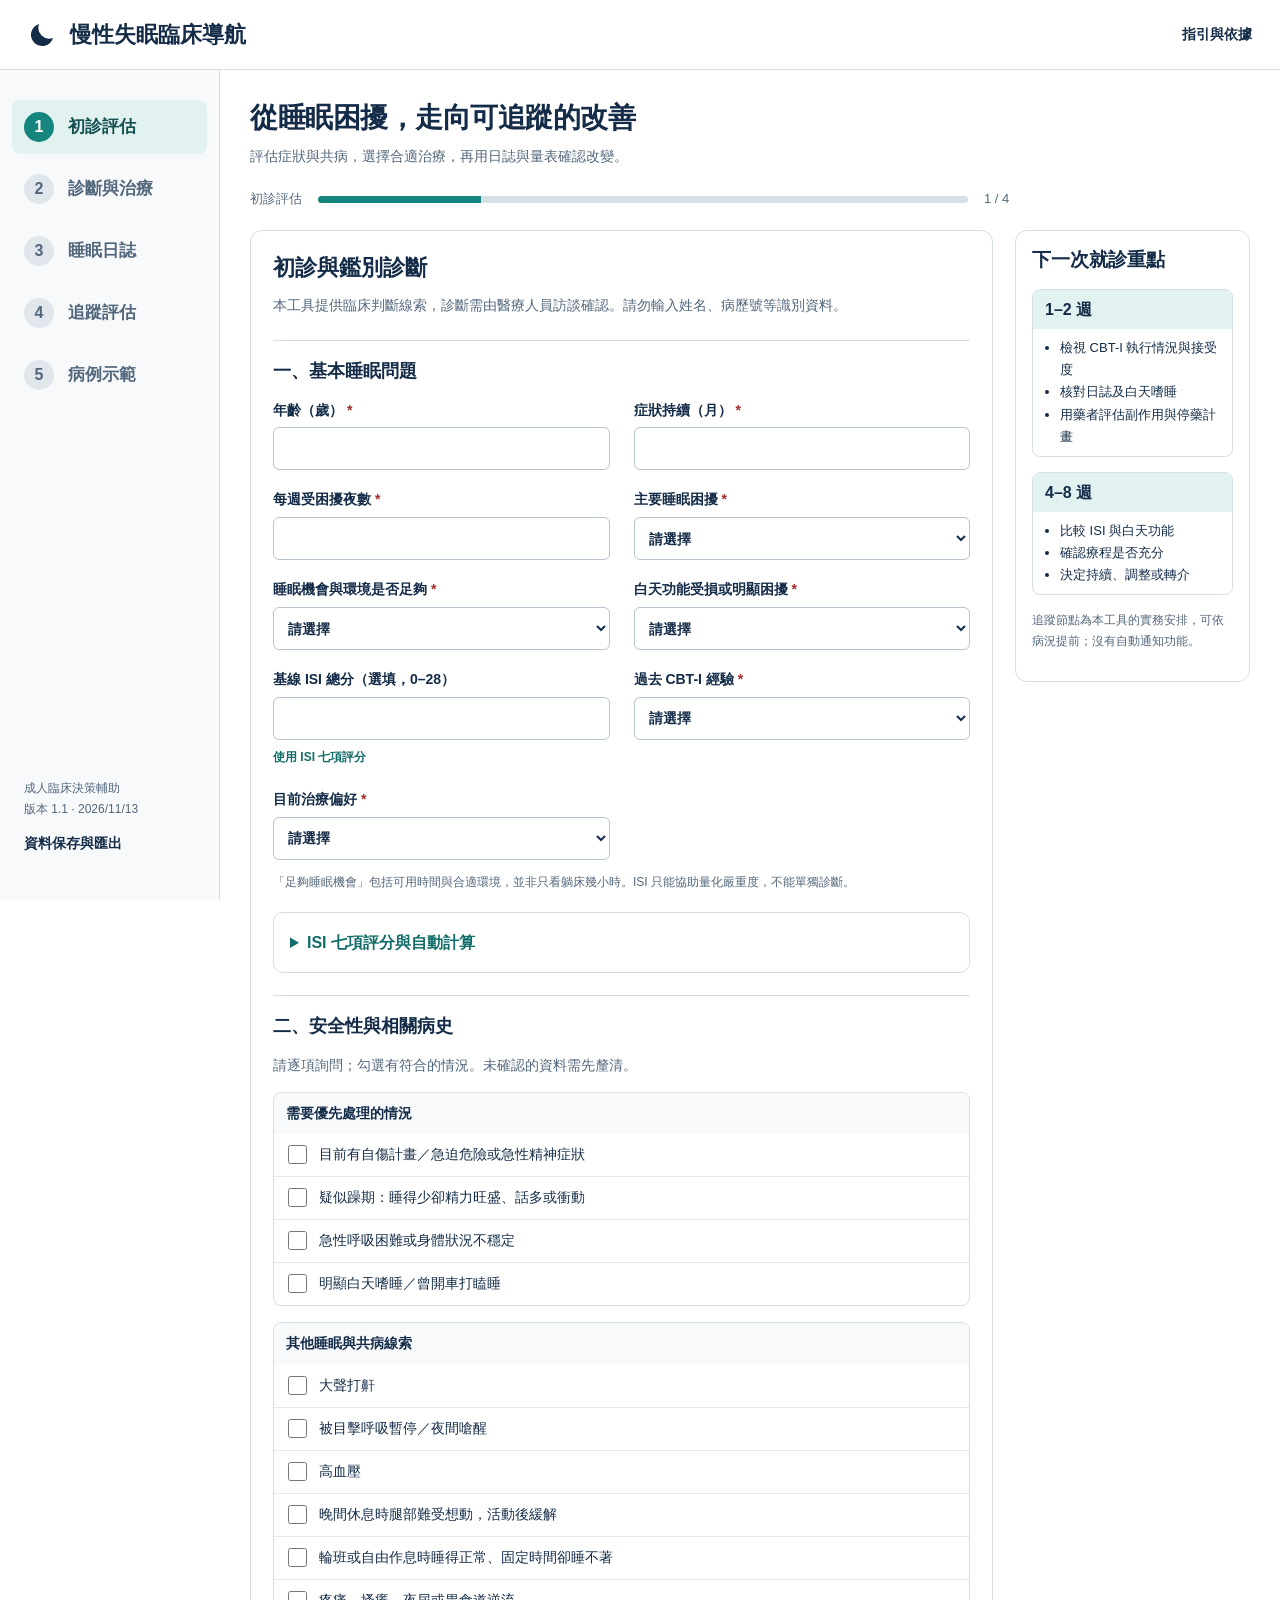
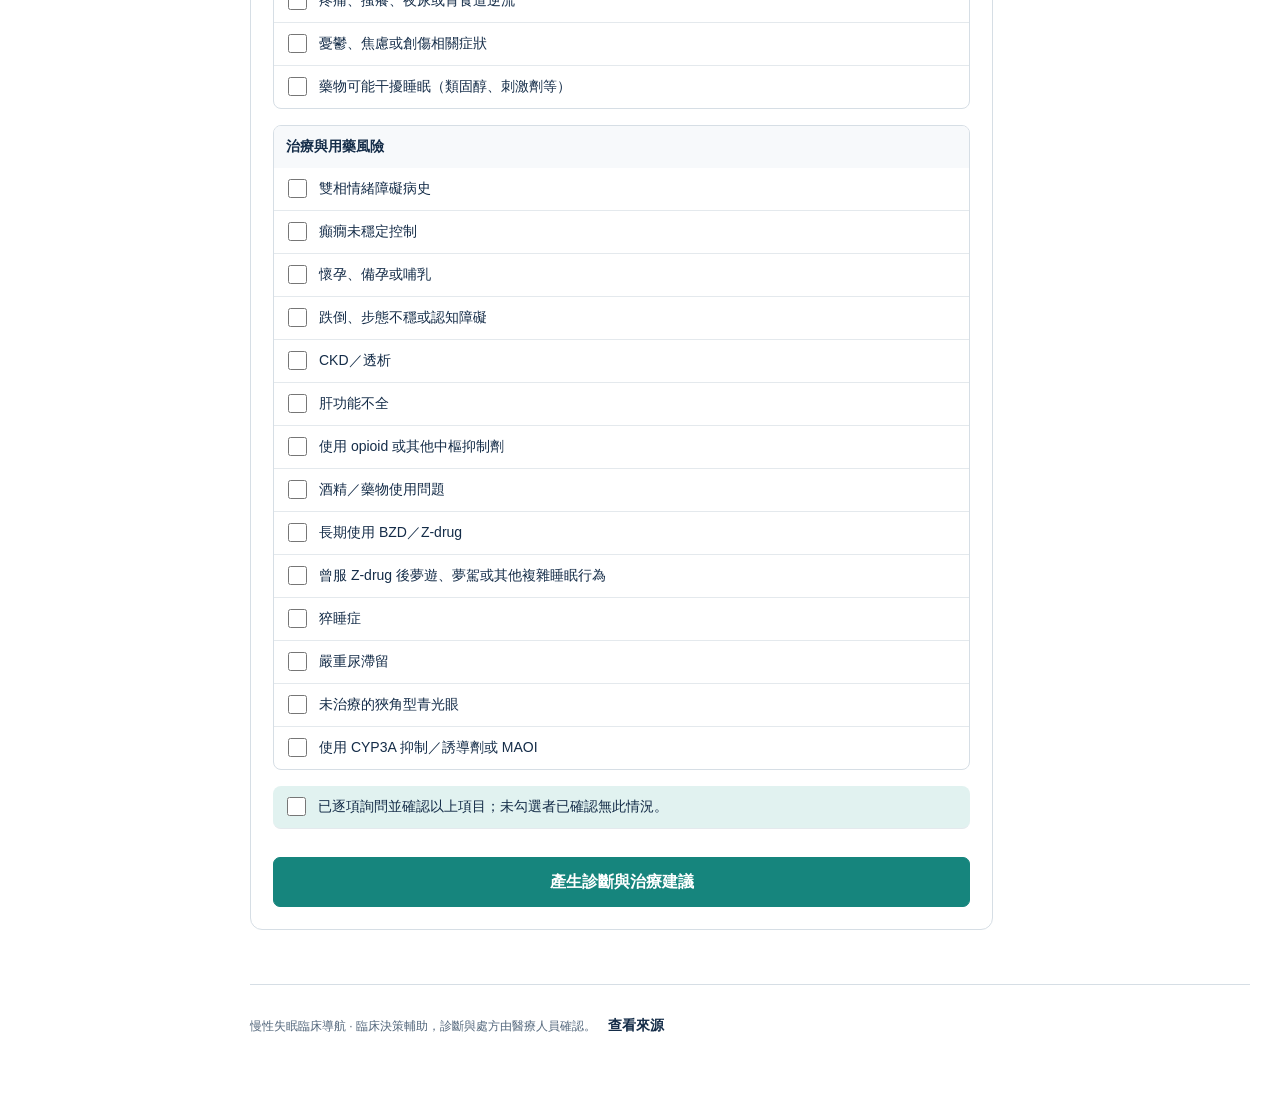
==== commit 9d2bba9b: "Add seven-item ISI scoring to baseline and follow-up assessments" ====
--- a/index.html
+++ b/index.html
@@ -1,15 +1,17 @@
 <!doctype html>
-<html lang="zh-Hant"><head><meta charset="utf-8"><meta name="viewport" content="width=device-width,initial-scale=1"><meta name="color-scheme" content="light"><meta name="description" content="成人慢性失眠診斷評估、CBT-I 與藥物選擇、睡眠日誌及後續療效追蹤。"><title>慢性失眠臨床導航</title><style>:root{--navy:#142c48;--teal:#16857d;--teal-light:#e1f2f0;--line:#d6dee5;--muted:#53677c;--light:#f7f9fb;--red:#a52d34;--amber:#8d5b15;--radius:12px}*{box-sizing:border-box}body{margin:0;color:var(--navy);background:white;font-family:-apple-system,BlinkMacSystemFont,"Noto Sans TC","PingFang TC","Microsoft JhengHei",sans-serif;font-size:16px;line-height:1.7}header{height:70px;border-bottom:1px solid var(--line);display:flex;justify-content:space-between;align-items:center;padding:0 28px;background:white;position:sticky;top:0;z-index:10}.brand{display:flex;align-items:center;gap:12px;font-weight:750;font-size:22px;text-decoration:none;color:var(--navy)}.brand svg{width:30px;height:30px;fill:var(--navy)}.shell{display:grid;grid-template-columns:220px minmax(0,1fr)}.sidebar{background:var(--light);border-right:1px solid var(--line);padding:30px 12px;min-height:calc(100vh - 70px);position:sticky;top:70px;height:calc(100vh - 70px);display:flex;flex-direction:column;justify-content:space-between}.sidebar nav{display:grid;gap:8px}.sidebar nav button{text-align:left;border:0;background:none;color:var(--muted);font-size:17px;font-weight:650;display:flex;align-items:center;gap:14px;padding:12px;border-radius:8px}.sidebar nav button.active{background:var(--teal-light);color:#124f50}.sidebar span{width:30px;height:30px;display:inline-grid;place-items:center;background:#e0e6ec;border-radius:50%;font-size:16px}.sidebar .active span{color:white;background:var(--teal)}.sidefoot{color:var(--muted);font-size:12px;padding:12px}.sidefoot button{margin-top:10px}main{padding:28px 30px;max-width:1500px;width:100%;min-width:0}h1{font-size:28px;line-height:1.45;letter-spacing:-.5px;margin:0 0 6px}h2{font-size:22px;line-height:1.4;margin:0 0 10px}h3{font-size:18px;margin:22px 0 12px}p{margin:0 0 14px}button,input,select,textarea{font:inherit}button{background:white;color:var(--navy);border:1px solid #b7c6d2;border-radius:7px;padding:9px 16px;cursor:pointer;font-weight:600;line-height:1.5}button:hover{background:#edf4f4}button:focus-visible,a:focus-visible,input:focus-visible,select:focus-visible{outline:3px solid #4f9eb8;outline-offset:3px}a{color:#0c6b73}input:not([type=checkbox]),select{width:100%;min-width:0;border:1px solid #b7c4cf;border-radius:6px;padding:8px 10px;background:white;color:var(--navy);height:43px}input[type=checkbox]{width:19px;height:19px;accent-color:var(--teal);flex:none}label{display:block;font-size:14px;font-weight:650}.fields{display:grid;grid-template-columns:1fr 1fr;gap:18px 24px}.fields small{display:block;font-weight:400;color:var(--muted);font-size:12px}.fields label>input,.fields label>select{margin-top:5px}.required{color:#a82929}.muted,.intro p{color:var(--muted);font-size:14px}.hint{font-size:12px;color:var(--muted);line-height:1.7;margin-top:12px}.progress{display:flex;gap:16px;align-items:center;margin:20px 0;font-size:13px;color:var(--muted)}meter{height:13px;flex:1;max-width:650px}meter::-webkit-meter-bar{background:#d7e0e7;border:0}meter::-webkit-meter-optimum-value{background:var(--teal)}.workspace{display:grid;grid-template-columns:minmax(0,1fr) 235px;gap:22px;align-items:start}.panel{border:1px solid var(--line);border-radius:var(--radius);padding:22px;margin:18px 0;background:white}.workspace .panel{margin-top:0}.panel h3{padding-top:15px;border-top:1px solid var(--line)}.rightnote{border:1px solid var(--line);border-radius:var(--radius);padding:16px;position:sticky;top:100px}.rightnote h2{font-size:19px}.note{border:1px solid var(--line);border-radius:8px;overflow:hidden;margin:15px 0}.note h3{background:var(--teal-light);padding:6px 12px;margin:0;font-size:16px}.note ul{font-size:13px;padding:8px 12px 8px 27px;margin:0}.check{font-size:14px;font-weight:450;display:flex;align-items:flex-start;gap:9px;padding:9px 10px;border-bottom:1px solid #e4e9ed;line-height:1.6}.check input{margin-top:2px}.riskgroup{margin-bottom:16px;border:1px solid var(--line);border-radius:8px;overflow:hidden}.riskgroup h4{font-size:14px;margin:0;padding:9px 12px;background:var(--light)}.riskgroup .check:last-child{border-bottom:0}.confirm{background:var(--teal-light);border-radius:8px;margin:16px 0}.primary{background:var(--teal);color:white;border-color:var(--teal)}.primary:hover{background:#0d6d68}.wide{width:100%;margin-top:12px;padding:12px}.textbutton{background:none;border:0;padding:4px 0;font-size:14px}.error{color:var(--red);font-weight:650;font-size:14px;margin:12px 0}.error:empty{display:none}.notice{border-left:4px solid var(--teal);background:#eef8f6;padding:16px 20px;border-radius:6px;margin:18px 0}.notice.warn{background:#fff8e9;border-color:#c88e35}.notice.danger{background:#fff0f0;border-color:var(--red)}.notice h2{font-size:21px}.notice p:last-child{margin-bottom:0}.checklist{list-style:none;padding:0}.checklist li{padding:6px 0;border-bottom:1px solid #edf0f2}.checklist b{color:var(--teal);display:inline-block;min-width:48px}.checklist .no{color:var(--amber)}.actions{display:flex;gap:10px;flex-wrap:wrap;margin:18px 0}.inline{display:flex;align-items:end;gap:16px;flex-wrap:wrap}.inline label{min-width:180px}.tablewrap{overflow:auto;margin:24px 0;border:1px solid var(--line);border-radius:9px}table{width:100%;border-collapse:collapse;font-size:13px;white-space:nowrap}caption{padding:12px;text-align:left;font-weight:700;background:var(--light)}th,td{text-align:left;padding:10px 12px;border-bottom:1px solid var(--line)}th{background:var(--light)}td button{font-size:12px;padding:4px 8px;margin:2px}.metrics{display:grid;grid-template-columns:repeat(4,1fr);gap:16px;margin:20px 0}.metric{border-top:3px solid var(--teal);padding:12px;background:var(--light)}.metric strong{display:block;font-size:25px}.metric span{font-size:12px;color:var(--muted)}.empty{padding:25px;border:1px dashed #becbd5;color:var(--muted);text-align:center;border-radius:8px;margin:20px 0}details{padding:12px 0;border-top:1px solid var(--line)}summary{font-weight:650;cursor:pointer}details p,details ul,details ol{font-size:14px;margin-top:12px}.drug{padding:18px 0;border-top:1px solid var(--line)}.drug h3{border:0;margin:0 0 8px;padding:0}.drug .status{font-size:12px;font-weight:700;color:var(--teal)}.drug .status.exclude{color:var(--red)}.drug p{font-size:14px}.case{display:grid;grid-template-columns:1fr auto;gap:20px;border-top:1px solid var(--line);padding:22px 0;align-items:center}.case h2{font-size:20px}.case p{font-size:14px;color:var(--muted)}.filelabel{display:block;margin:22px 0}.filelabel input{display:block;margin-top:8px}.dangerbutton{color:var(--red);border-color:#d5a1a5}.chart{width:100%;height:230px;border:1px solid var(--line);border-radius:8px;background:var(--light)}.chart text{font-size:12px;fill:var(--muted)}.source{border-bottom:1px solid var(--line);padding:18px 0}.source h2{font-size:18px}.source p{font-size:14px;color:var(--muted)}footer{font-size:12px;color:var(--muted);border-top:1px solid var(--line);padding:26px 0;margin-top:36px}footer button{margin-left:12px;font-size:12px}#toast:not(:empty){padding:10px 15px;margin-bottom:16px;background:var(--teal-light);border-radius:8px;font-size:14px}[hidden]{display:none!important}@media(min-width:1500px){main{padding:36px 45px}.workspace{grid-template-columns:minmax(0,1fr) 270px;gap:30px}}@media(max-width:1100px){.workspace{grid-template-columns:1fr}.rightnote{position:static;display:grid;grid-template-columns:1fr 1fr;gap:12px}.rightnote h2,.rightnote>.hint{grid-column:1/-1}.rightnote .note{margin:0}.shell{grid-template-columns:190px minmax(0,1fr)}main{padding:24px}.sidebar nav button{font-size:15px;gap:10px}}@media(max-width:720px){header{height:60px;padding:0 16px}.brand{font-size:18px;gap:8px}.brand svg{width:24px}.shell{display:block}.sidebar{height:auto;min-height:0;position:sticky;top:60px;padding:8px;border-right:0;border-bottom:1px solid var(--line);z-index:9}.sidebar nav{display:flex;gap:5px;overflow-x:auto}.sidebar nav button{white-space:nowrap;font-size:13px;padding:8px;gap:5px}.sidebar span{width:22px;height:22px;font-size:12px}.sidefoot{display:none}main{padding:22px 16px}h1{font-size:23px}h2{font-size:20px}.fields{grid-template-columns:1fr;gap:14px}.panel{padding:18px}.metrics{grid-template-columns:1fr 1fr;gap:10px}.case{grid-template-columns:1fr}.rightnote{grid-template-columns:1fr}.rightnote h2,.rightnote>.hint{grid-column:auto}.view{scroll-margin-top:130px}.progress{gap:9px}}@media print{header,.sidebar,footer,.actions,button,.filelabel,#toast{display:none!important}.shell{display:block}main{padding:0;max-width:none}.view{display:none!important}.view.printable{display:block!important}.panel,.notice{break-inside:avoid}.rightnote{position:static}.tablewrap{overflow:visible}body{font-size:12px}h1{font-size:22px}h2{font-size:17px}}
+<html lang="zh-Hant"><head><meta charset="utf-8"><meta name="viewport" content="width=device-width,initial-scale=1"><meta name="color-scheme" content="light"><meta name="description" content="成人慢性失眠診斷評估、CBT-I 與藥物選擇、睡眠日誌及後續療效追蹤。"><title>慢性失眠臨床導航</title><style>:root{--navy:#142c48;--teal:#16857d;--teal-light:#e1f2f0;--line:#d6dee5;--muted:#53677c;--light:#f7f9fb;--red:#a52d34;--amber:#8d5b15;--radius:12px}*{box-sizing:border-box}body{margin:0;color:var(--navy);background:white;font-family:-apple-system,BlinkMacSystemFont,"Noto Sans TC","PingFang TC","Microsoft JhengHei",sans-serif;font-size:16px;line-height:1.7}header{height:70px;border-bottom:1px solid var(--line);display:flex;justify-content:space-between;align-items:center;padding:0 28px;background:white;position:sticky;top:0;z-index:10}.brand{display:flex;align-items:center;gap:12px;font-weight:750;font-size:22px;text-decoration:none;color:var(--navy)}.brand svg{width:30px;height:30px;fill:var(--navy)}.shell{display:grid;grid-template-columns:220px minmax(0,1fr)}.sidebar{background:var(--light);border-right:1px solid var(--line);padding:30px 12px;min-height:calc(100vh - 70px);position:sticky;top:70px;height:calc(100vh - 70px);display:flex;flex-direction:column;justify-content:space-between}.sidebar nav{display:grid;gap:8px}.sidebar nav button{text-align:left;border:0;background:none;color:var(--muted);font-size:17px;font-weight:650;display:flex;align-items:center;gap:14px;padding:12px;border-radius:8px}.sidebar nav button.active{background:var(--teal-light);color:#124f50}.sidebar span{width:30px;height:30px;display:inline-grid;place-items:center;background:#e0e6ec;border-radius:50%;font-size:16px}.sidebar .active span{color:white;background:var(--teal)}.sidefoot{color:var(--muted);font-size:12px;padding:12px}.sidefoot button{margin-top:10px}main{padding:28px 30px;max-width:1500px;width:100%;min-width:0}h1{font-size:28px;line-height:1.45;letter-spacing:-.5px;margin:0 0 6px}h2{font-size:22px;line-height:1.4;margin:0 0 10px}h3{font-size:18px;margin:22px 0 12px}p{margin:0 0 14px}button,input,select,textarea{font:inherit}button{background:white;color:var(--navy);border:1px solid #b7c6d2;border-radius:7px;padding:9px 16px;cursor:pointer;font-weight:600;line-height:1.5}button:hover{background:#edf4f4}button:focus-visible,a:focus-visible,input:focus-visible,select:focus-visible{outline:3px solid #4f9eb8;outline-offset:3px}a{color:#0c6b73}input:not([type=checkbox]):not([type=radio]),select{width:100%;min-width:0;border:1px solid #b7c4cf;border-radius:6px;padding:8px 10px;background:white;color:var(--navy);height:43px}input[type=checkbox]{width:19px;height:19px;accent-color:var(--teal);flex:none}label{display:block;font-size:14px;font-weight:650}.fields{display:grid;grid-template-columns:1fr 1fr;gap:18px 24px}.fields small{display:block;font-weight:400;color:var(--muted);font-size:12px}.fields label>input,.fields label>select{margin-top:5px}.required{color:#a82929}.muted,.intro p{color:var(--muted);font-size:14px}.hint{font-size:12px;color:var(--muted);line-height:1.7;margin-top:12px}.progress{display:flex;gap:16px;align-items:center;margin:20px 0;font-size:13px;color:var(--muted)}meter{height:13px;flex:1;max-width:650px}meter::-webkit-meter-bar{background:#d7e0e7;border:0}meter::-webkit-meter-optimum-value{background:var(--teal)}.workspace{display:grid;grid-template-columns:minmax(0,1fr) 235px;gap:22px;align-items:start}.panel{border:1px solid var(--line);border-radius:var(--radius);padding:22px;margin:18px 0;background:white}.workspace .panel{margin-top:0}.panel h3{padding-top:15px;border-top:1px solid var(--line)}.rightnote{border:1px solid var(--line);border-radius:var(--radius);padding:16px;position:sticky;top:100px}.rightnote h2{font-size:19px}.note{border:1px solid var(--line);border-radius:8px;overflow:hidden;margin:15px 0}.note h3{background:var(--teal-light);padding:6px 12px;margin:0;font-size:16px}.note ul{font-size:13px;padding:8px 12px 8px 27px;margin:0}.check{font-size:14px;font-weight:450;display:flex;align-items:flex-start;gap:9px;padding:9px 10px;border-bottom:1px solid #e4e9ed;line-height:1.6}.check input{margin-top:2px}.riskgroup{margin-bottom:16px;border:1px solid var(--line);border-radius:8px;overflow:hidden}.riskgroup h4{font-size:14px;margin:0;padding:9px 12px;background:var(--light)}.riskgroup .check:last-child{border-bottom:0}.confirm{background:var(--teal-light);border-radius:8px;margin:16px 0}.primary{background:var(--teal);color:white;border-color:var(--teal)}.primary:hover{background:#0d6d68}.wide{width:100%;margin-top:12px;padding:12px}.textbutton{background:none;border:0;padding:4px 0;font-size:14px}.error{color:var(--red);font-weight:650;font-size:14px;margin:12px 0}.error:empty{display:none}.notice{border-left:4px solid var(--teal);background:#eef8f6;padding:16px 20px;border-radius:6px;margin:18px 0}.notice.warn{background:#fff8e9;border-color:#c88e35}.notice.danger{background:#fff0f0;border-color:var(--red)}.notice h2{font-size:21px}.notice p:last-child{margin-bottom:0}.checklist{list-style:none;padding:0}.checklist li{padding:6px 0;border-bottom:1px solid #edf0f2}.checklist b{color:var(--teal);display:inline-block;min-width:48px}.checklist .no{color:var(--amber)}.actions{display:flex;gap:10px;flex-wrap:wrap;margin:18px 0}.inline{display:flex;align-items:end;gap:16px;flex-wrap:wrap}.inline label{min-width:180px}.tablewrap{overflow:auto;margin:24px 0;border:1px solid var(--line);border-radius:9px}table{width:100%;border-collapse:collapse;font-size:13px;white-space:nowrap}caption{padding:12px;text-align:left;font-weight:700;background:var(--light)}th,td{text-align:left;padding:10px 12px;border-bottom:1px solid var(--line)}th{background:var(--light)}td button{font-size:12px;padding:4px 8px;margin:2px}.metrics{display:grid;grid-template-columns:repeat(4,1fr);gap:16px;margin:20px 0}.metric{border-top:3px solid var(--teal);padding:12px;background:var(--light)}.metric strong{display:block;font-size:25px}.metric span{font-size:12px;color:var(--muted)}.empty{padding:25px;border:1px dashed #becbd5;color:var(--muted);text-align:center;border-radius:8px;margin:20px 0}details{padding:12px 0;border-top:1px solid var(--line)}summary{font-weight:650;cursor:pointer}details p,details ul,details ol{font-size:14px;margin-top:12px}.drug{padding:18px 0;border-top:1px solid var(--line)}.drug h3{border:0;margin:0 0 8px;padding:0}.drug .status{font-size:12px;font-weight:700;color:var(--teal)}.drug .status.exclude{color:var(--red)}.drug p{font-size:14px}.case{display:grid;grid-template-columns:1fr auto;gap:20px;border-top:1px solid var(--line);padding:22px 0;align-items:center}.case h2{font-size:20px}.case p{font-size:14px;color:var(--muted)}.filelabel{display:block;margin:22px 0}.filelabel input{display:block;margin-top:8px}.dangerbutton{color:var(--red);border-color:#d5a1a5}.chart{width:100%;height:230px;border:1px solid var(--line);border-radius:8px;background:var(--light)}.chart text{font-size:12px;fill:var(--muted)}.source{border-bottom:1px solid var(--line);padding:18px 0}.source h2{font-size:18px}.source p{font-size:14px;color:var(--muted)}footer{font-size:12px;color:var(--muted);border-top:1px solid var(--line);padding:26px 0;margin-top:36px}footer button{margin-left:12px;font-size:12px}#toast:not(:empty){padding:10px 15px;margin-bottom:16px;background:var(--teal-light);border-radius:8px;font-size:14px}[hidden]{display:none!important}@media(min-width:1500px){main{padding:36px 45px}.workspace{grid-template-columns:minmax(0,1fr) 270px;gap:30px}}@media(max-width:1100px){.workspace{grid-template-columns:1fr}.rightnote{position:static;display:grid;grid-template-columns:1fr 1fr;gap:12px}.rightnote h2,.rightnote>.hint{grid-column:1/-1}.rightnote .note{margin:0}.shell{grid-template-columns:190px minmax(0,1fr)}main{padding:24px}.sidebar nav button{font-size:15px;gap:10px}}@media(max-width:720px){header{height:60px;padding:0 16px}.brand{font-size:18px;gap:8px}.brand svg{width:24px}.shell{display:block}.sidebar{height:auto;min-height:0;position:sticky;top:60px;padding:8px;border-right:0;border-bottom:1px solid var(--line);z-index:9}.sidebar nav{display:flex;gap:5px;overflow-x:auto}.sidebar nav button{white-space:nowrap;font-size:13px;padding:8px;gap:5px}.sidebar span{width:22px;height:22px;font-size:12px}.sidefoot{display:none}main{padding:22px 16px}h1{font-size:23px}h2{font-size:20px}.fields{grid-template-columns:1fr;gap:14px}.panel{padding:18px}.metrics{grid-template-columns:1fr 1fr;gap:10px}.case{grid-template-columns:1fr}.rightnote{grid-template-columns:1fr}.rightnote h2,.rightnote>.hint{grid-column:auto}.view{scroll-margin-top:130px}.progress{gap:9px}}@media print{header,.sidebar,footer,.actions,button,.filelabel,#toast{display:none!important}.shell{display:block}main{padding:0;max-width:none}.view{display:none!important}.view.printable{display:block!important}.panel,.notice{break-inside:avoid}.rightnote{position:static}.tablewrap{overflow:visible}body{font-size:12px}h1{font-size:22px}h2{font-size:17px}}
+
+.isi-calculator{margin:20px 0;border:1px solid var(--line);border-radius:10px;padding:16px;scroll-margin-top:95px}.isi-calculator>summary{color:#126d69}.isi-calculator>p{font-size:14px}.isi-items{display:grid;gap:12px;margin:18px 0}.isi-item{min-width:0;margin:0;border:0;padding:0 0 14px;border-bottom:1px solid var(--line)}.isi-item legend{font-size:14px;font-weight:650;margin-bottom:9px;padding:0}.isi-options{display:grid;grid-template-columns:repeat(5,minmax(0,1fr));gap:7px}.isi-option{position:relative;min-width:0;cursor:pointer}.isi-option input[type=radio]{position:absolute;opacity:0;width:1px;height:1px}.isi-option span{display:flex;align-items:center;justify-content:center;flex-direction:column;min-height:61px;border:1px solid #b7c6d2;border-radius:7px;background:white;padding:6px 2px;line-height:1.4}.isi-option b{font-size:18px}.isi-option small{font-size:12px;font-weight:400;text-align:center;overflow-wrap:anywhere}.isi-option input:checked+span{background:var(--teal-light);border:2px solid var(--teal);padding:5px 1px;color:#0d5755}.isi-option input:focus-visible+span{outline:3px solid #4f9eb8;outline-offset:2px}.isi-item:disabled{opacity:.65}.isi-result{border-left:4px solid #b4c4d0;background:var(--light);padding:14px 16px;margin:16px 0;line-height:1.6}.isi-result strong,.isi-result span,.isi-result small{display:block}.isi-result strong{font-size:21px}.isi-result small{font-size:12px;color:var(--muted)}.isi-complete{border-color:var(--teal);background:#eef8f6}.isi-scale{display:grid;grid-template-columns:repeat(4,minmax(0,1fr));gap:4px;text-align:center;font-size:12px;line-height:1.6}.isi-scale span{padding:6px 2px;border-top:3px solid #a9c9c5}.isi-scale span:nth-child(2){border-color:#c9bb7e}.isi-scale span:nth-child(3){border-color:#cf9a68}.isi-scale span:nth-child(4){border-color:#c88689}.isi-breakdown{white-space:normal;min-width:150px}.isi-item:disabled .isi-option{cursor:default}button:disabled{cursor:default;opacity:.55}.fields label>.textbutton{font-size:12px;color:#126d69;margin-top:4px}@media(max-width:720px){.isi-calculator{padding:12px;scroll-margin-top:140px}.isi-options{gap:4px}.isi-option span{min-height:67px}.isi-option small{font-size:11px}.isi-scale{font-size:11px}}
 </style></head><body>
 <header><a class="brand" href="#assessment"><svg viewBox="0 0 24 24" aria-hidden="true"><path d="M20 15.2A8.8 8.8 0 0 1 8.8 4 9 9 0 1 0 20 15.2Z"/></svg>慢性失眠臨床導航</a><button class="textbutton" data-nav="sources">指引與依據</button></header>
-<div class="shell"><aside class="sidebar"><nav aria-label="主要流程"><button data-nav="assessment"><span>1</span>初診評估</button><button data-nav="plan"><span>2</span>診斷與治療</button><button data-nav="diary"><span>3</span>睡眠日誌</button><button data-nav="followup"><span>4</span>追蹤評估</button><button data-nav="cases"><span>5</span>病例示範</button></nav><div class="sidefoot">成人臨床決策輔助<br>版本 1.0 · 2026/11/12<br><button data-nav="data" class="textbutton">資料保存與匯出</button></div></aside>
+<div class="shell"><aside class="sidebar"><nav aria-label="主要流程"><button data-nav="assessment"><span>1</span>初診評估</button><button data-nav="plan"><span>2</span>診斷與治療</button><button data-nav="diary"><span>3</span>睡眠日誌</button><button data-nav="followup"><span>4</span>追蹤評估</button><button data-nav="cases"><span>5</span>病例示範</button></nav><div class="sidefoot">成人臨床決策輔助<br>版本 1.1 · 2026/11/13<br><button data-nav="data" class="textbutton">資料保存與匯出</button></div></aside>
 <main id="main" tabindex="-1"><div id="toast" role="status" aria-live="polite"></div>
 <section id="assessment" class="view"><div class="intro"><h1>從睡眠困擾，走向可追蹤的改善</h1><p>評估症狀與共病，選擇合適治療，再用日誌與量表確認改變。</p></div><div class="progress"><span>初診評估</span><meter min="0" max="4" value="1" aria-label="流程第 1 步，共 4 步"></meter><span>1 / 4</span></div>
-<div class="workspace"><div><form id="assessmentForm" novalidate><div class="panel"><h2>初診與鑑別診斷</h2><p class="muted">本工具提供臨床判斷線索，診斷需由醫療人員訪談確認。請勿輸入姓名、病歷號等識別資料。</p><h3>一、基本睡眠問題</h3><div class="fields" id="profileFields"></div><p class="hint">「足夠睡眠機會」包括可用時間與合適環境，並非只看躺床幾小時。ISI 只能協助量化嚴重度，不能單獨診斷。</p><p class="hint"><a href="https://www.tph.mohw.gov.tw/?aid=64&iid=4&pid=211" target="_blank" rel="noopener">開啟正式 ISI 問卷參考</a>，完成後將總分填入；本頁未改寫量表題目。</p><h3>二、安全性與相關病史</h3><p class="muted">請逐項詢問；勾選有符合的情況。未確認的資料需先釐清。</p><div id="riskFields"></div><label class="check confirm"><input type="checkbox" id="reviewed">已逐項詢問並確認以上項目；未勾選者已確認無此情況。</label><div class="error" id="assessmentError" role="alert"></div><button type="submit" class="primary wide">產生診斷與治療建議</button></div></form></div>
+<div class="workspace"><div><form id="assessmentForm" novalidate><div class="panel"><h2>初診與鑑別診斷</h2><p class="muted">本工具提供臨床判斷線索，診斷需由醫療人員訪談確認。請勿輸入姓名、病歷號等識別資料。</p><h3>一、基本睡眠問題</h3><div class="fields" id="profileFields"></div><p class="hint">「足夠睡眠機會」包括可用時間與合適環境，並非只看躺床幾小時。ISI 只能協助量化嚴重度，不能單獨診斷。</p><div id="baselineIsi"></div><h3>二、安全性與相關病史</h3><p class="muted">請逐項詢問；勾選有符合的情況。未確認的資料需先釐清。</p><div id="riskFields"></div><label class="check confirm"><input type="checkbox" id="reviewed">已逐項詢問並確認以上項目；未勾選者已確認無此情況。</label><div class="error" id="assessmentError" role="alert"></div><button type="submit" class="primary wide">產生診斷與治療建議</button></div></form></div>
 <aside class="rightnote"><h2>下一次就診重點</h2><div class="note"><h3>1–2 週</h3><ul><li>檢視 CBT-I 執行情況與接受度</li><li>核對日誌及白天嗜睡</li><li>用藥者評估副作用與停藥計畫</li></ul></div><div class="note"><h3>4–8 週</h3><ul><li>比較 ISI 與白天功能</li><li>確認療程是否充分</li><li>決定持續、調整或轉介</li></ul></div><p class="hint">追蹤節點為本工具的實務安排，可依病況提前；沒有自動通知功能。</p></aside></div></section>
 <section id="plan" class="view" hidden><h1>診斷與治療</h1><p class="muted">依目前初診資料提供理由、鑑別方向與共同決策選項。</p><div id="planContent"></div></section>
 <section id="diary" class="view" hidden><h1>睡眠日誌</h1><p>起床後填寫主要睡眠時段，先連續記錄 7–14 天。日期以「最終起床日」為準。</p><div class="panel"><form id="diaryForm"><div class="fields" id="diaryFields"></div><p class="hint">時間定義：準備入睡 → 最終離床。入睡前清醒、夜間清醒及最後醒來後的清醒分鐘需互不重複；午睡不計入夜間睡眠效率。</p><div id="diaryError" class="error" role="alert"></div><button class="primary" type="submit">儲存這一天</button><button type="button" id="cancelDiary" hidden>取消編輯</button></form></div><div id="diarySummary"></div><div class="tablewrap"><table><caption>已記錄日誌（分鐘；睡眠效率為 %）</caption><thead><tr><th>日期</th><th>睡眠時段</th><th>入睡前</th><th>夜間醒</th><th>早醒後</th><th>總睡眠</th><th>效率</th><th>白天功能</th><th>操作</th></tr></thead><tbody id="diaryRows"></tbody></table></div><div class="panel"><h2>與治療師討論睡眠時段</h2><p>需先完成慢性失眠評估及最近連續 7 日的日誌。此為討論草案，不能取代完整 CBT-I 課程。</p><div class="inline"><label>固定起床時間<input type="time" id="wakeTime" value="07:00"></label><button id="windowButton">計算討論草案</button></div><div id="windowResult" aria-live="polite"></div><p class="hint">本工具採保守設計：以平均總睡眠時間向上取整至 15 分鐘，最低保留 6 小時、最高 9 小時。這是工具安全邊界，並非所有指引共同門檻；不適用者交由治療師規劃。任何嗜睡、跌倒或躁期症狀優先處理，不自動縮短時段。</p></div></section>
-<section id="followup" class="view" hidden><h1>追蹤評估</h1><p>每 1–2 週檢視一次；完成 CBT-I 約 4–8 週時評估整體反應，穩定後可於 1–3 個月複查。</p><div id="followupBaseline"></div><div class="panel"><form id="followupForm"><div class="fields" id="followupFields"></div><div id="followupError" class="error" role="alert"></div><button type="submit" class="primary">儲存並評估療效</button></form></div><div id="followupLatest"></div><div id="followupChart"></div><div class="tablewrap"><table><caption>歷次追蹤紀錄</caption><thead><tr><th>日期</th><th>療程週數</th><th>ISI</th><th>較基線下降</th><th>白天功能</th><th>副作用</th><th>操作</th></tr></thead><tbody id="followupRows"></tbody></table></div><div class="panel"><h2>療效不佳時的重新評估</h2><ol><li>確認睡眠機會、日誌完整性、治療是否為完整 CBT-I，以及每週實際執行天數。</li><li>再評估 OSA、不寧腿、節律問題、情緒症狀及藥物／物質影響。</li><li>足量療程仍未改善、診斷不明或需複雜減藥時，轉睡眠醫學或身心專科。</li></ol><p class="hint">常用研究指標：ISI 下降 ≥8 分為反應，ISI &lt;8 為緩解。這不是單獨決定停藥、結案或加藥的標準；亦需評估白天功能與不良反應。</p></div></section>
+<section id="followup" class="view" hidden><h1>追蹤評估</h1><p>每 1–2 週檢視一次；完成 CBT-I 約 4–8 週時評估整體反應，穩定後可於 1–3 個月複查。</p><div id="followupBaseline"></div><div class="panel"><form id="followupForm"><div class="fields" id="followupFields"></div><div id="followupIsi"></div><div id="followupError" class="error" role="alert"></div><button type="submit" class="primary">儲存並評估療效</button></form></div><div id="followupLatest"></div><div id="followupChart"></div><div class="tablewrap"><table><caption>歷次追蹤紀錄</caption><thead><tr><th>日期</th><th>療程週數</th><th>ISI</th><th>較基線下降</th><th>白天功能</th><th>副作用</th><th>操作</th></tr></thead><tbody id="followupRows"></tbody></table></div><div class="panel"><h2>療效不佳時的重新評估</h2><ol><li>確認睡眠機會、日誌完整性、治療是否為完整 CBT-I，以及每週實際執行天數。</li><li>再評估 OSA、不寧腿、節律問題、情緒症狀及藥物／物質影響。</li><li>足量療程仍未改善、診斷不明或需複雜減藥時，轉睡眠醫學或身心專科。</li></ol><p class="hint">常用研究指標：ISI 下降 ≥8 分為反應，ISI &lt;8 為緩解。這不是單獨決定停藥、結案或加藥的標準；亦需評估白天功能與不良反應。</p></div></section>
 <section id="cases" class="view" hidden><h1>病例示範</h1><p>以下為虛構教學病例。載入後可查看診斷分支、治療及追蹤結果；會取代目前個案，先匯出需要保留的資料。</p><div id="caseList"></div></section>
 <section id="sources" class="view" hidden><h1>指引與依據</h1><p>查核日期：2026/11/12。以正式發布文件為主；文件年份與網頁更新日期分開看。</p><div class="panel"><h2>如何整合指引</h2><p>以成人慢性失眠臨床評估為入口，將 CBT-I 放在治療核心；睡眠衛教為輔助。藥物是否加入，依症狀、風險、可近性與偏好共同決策。</p><p>AASM 2026 合併治療指引：相較單用藥物，較支持 CBT-I 加藥物；相較單用 CBT-I，並不建議常規合併藥物（皆為條件式、低確定性證據）。重視早期睡眠時間改善者，可個別討論合併治療。</p><p>本網頁是決策輔助與記錄工具，尚未經臨床效能驗證，也不是經驗證的數位 CBT-I 療程。藥物候選僅供處方討論；台灣核准適應症、劑型、供應與健保給付須另查，不由本工具推定。</p></div><div id="sourceList"></div><div class="panel"><h2>診療流程速覽</h2><details open><summary>症狀 → 核心條件 → 鑑別診斷</summary><ul><li>睡眠困難＋白天影響；足夠機會與環境。</li><li>每週 ≥3 夜、病程 ≥3 個月。</li><li>評估急迫風險、OSA、不寧腿、節律、共病及藥物。</li></ul></details><details><summary>治療 → 追蹤 → 調整</summary><ul><li>完整 CBT-I；高風險者調整內容與強度。</li><li>必要時共同討論短期藥物，預先規劃複評與退出。</li><li>以日誌、ISI、白天功能及副作用判斷改善；無反應則重新鑑別、轉介。</li></ul></details></div></section>
 <section id="data" class="view" hidden><h1>資料保存與匯出</h1><div class="panel"><h2>單一個案工作區</h2><p>預設資料僅暫存在此分頁記憶體，關閉或重新整理可能消失。可選擇保存在此瀏覽器，或匯出備份；沒有伺服器同步與病人識別欄位。</p><label class="check"><input type="checkbox" id="persist">將此個案保存於此瀏覽器（共用電腦請勿開啟）</label><p id="storageStatus" class="hint"></p><div class="actions"><button id="exportJson">匯出完整 JSON 備份</button><button id="exportCsv">匯出日誌 CSV</button><button id="printReport">列印／另存 PDF 摘要</button></div><label class="filelabel">匯入本工具 JSON 備份<input id="importJson" type="file" accept=".json,application/json"></label><p class="hint">完整備份需已完成初診評估。匯入會先檢查格式，通過後才詢問是否取代目前資料。</p><button id="clearData" class="dangerbutton">清除並開始新個案</button></div></section>
@@ -18,13 +20,29 @@
 'use strict';
 const FLAGS={urgent:'目前有自傷計畫／急迫危險或急性精神症狀',mania:'疑似躁期：睡得少卻精力旺盛、話多或衝動',unstable:'急性呼吸困難或身體狀況不穩定',sleepy:'明顯白天嗜睡／曾開車打瞌睡',snore:'大聲打鼾',apnea:'被目擊呼吸暫停／夜間嗆醒',htn:'高血壓',rls:'晚間休息時腿部難受想動，活動後緩解',rhythm:'輪班或自由作息時睡得正常、固定時間卻睡不著',pain:'疼痛、搔癢、夜尿或胃食道逆流',mood:'憂鬱、焦慮或創傷相關症狀',bipolar:'雙相情緒障礙病史',epilepsy:'癲癇未穩定控制',pregnant:'懷孕、備孕或哺乳',falls:'跌倒、步態不穩或認知障礙',renal:'CKD／透析',hepatic:'肝功能不全',opioid:'使用 opioid 或其他中樞抑制劑',alcohol:'酒精／藥物使用問題',bzd:'長期使用 BZD／Z-drug',complex:'曾服 Z-drug 後夢遊、夢駕或其他複雜睡眠行為',narcolepsy:'猝睡症',retention:'嚴重尿滯留',glaucoma:'未治療的狹角型青光眼',interact:'使用 CYP3A 抑制／誘導劑或 MAOI',medical:'藥物可能干擾睡眠（類固醇、刺激劑等）'};
 const has=(p,k)=>(p.flags||[]).includes(k);
-function isi(v){if(v===''||v==null)return '尚未填寫';v=Number(v);return v<=7?'0–7：無明顯失眠嚴重度':v<=14?'8–14：閾下失眠':v<=21?'15–21：中度失眠':'22–28：重度失眠';}
+function isi(v){if(v===''||v==null)return '尚未填寫';v=Number(v);if(!Number.isInteger(v)||v<0||v>28)return '分數無效';return v<=7?'0–7：無明顯失眠嚴重度':v<=14?'8–14：閾下失眠':v<=21?'15–21：中度失眠':'22–28：重度失眠';}
+function scoreIsi(items){
+ if(!Array.isArray(items)||items.length!==7)return {error:'ISI 需要七個項目。',complete:false,total:null,answered:0,missing:[]};
+ const scores=items.map(v=>v===''||v==null?null:(typeof v==='number'||typeof v==='string')?Number(v):NaN);
+ if(scores.some(v=>v!==null&&(!Number.isInteger(v)||v<0||v>4)))return {error:'ISI 每項只能為 0–4 的整數。',complete:false,total:null,answered:0,missing:[]};
+ const missing=scores.flatMap((v,i)=>v===null?[i+1]:[]),answered=7-missing.length;
+ return {complete:missing.length===0,total:missing.length?null:scores.reduce((s,v)=>s+v,0),answered,missing,scores};
+}
+function isiItemsError(record){
+ if(record.isiItems==null)return '';
+ const s=scoreIsi(record.isiItems);
+ if(s.error)return s.error;
+ if(!s.complete)return 'ISI 尚有第 '+s.missing.join('、')+' 項未作答；請完成或清除逐項評分。';
+ if(record.isi===''||record.isi==null||s.total!==Number(record.isi))return 'ISI 單項加總與總分不一致。';
+ return '';
+}
 function assess(p){
  const missing=[];for(const [k,n]of Object.entries({age:'年齡',months:'持續月數',nights:'每週夜數',pattern:'主要困擾',opportunity:'睡眠機會',impact:'白天影響',preference:'治療偏好',cbti:'CBT-I 經驗'}))if(p[k]===''||p[k]==null)missing.push(n);
  if(p.reviewed!==true)missing.push('風險項目確認');
  if(missing.length)return {error:'請完成：'+missing.join('、')};
  if(!Number.isInteger(+p.age)||+p.age<0||+p.age>120||!Number.isFinite(+p.months)||+p.months<0||+p.months>1200||!Number.isInteger(+p.nights)||+p.nights<0||+p.nights>7)return {error:'請檢查年齡、月數與每週夜數的有效範圍。'};
  if(p.isi!==''&&p.isi!=null&&(!Number.isInteger(+p.isi)||+p.isi<0||+p.isi>28))return {error:'ISI 必須為 0–28 的整數。'};
+ const itemError=isiItemsError(p);if(itemError)return {error:itemError};
  const enums={pattern:['onset','maintenance','early','mixed','none'],opportunity:['yes','no','unknown'],impact:['yes','no'],preference:['cbti','both','medication','unsure'],cbti:['none','partial','adequate']};
  for(const [k,values]of Object.entries(enums))if(!values.includes(p[k]))return {error:'選單值無效，請重新選擇。'};
  if(!Array.isArray(p.flags)||p.flags.some(k=>!(k in FLAGS)))return {error:'風險資料格式無效。'};
@@ -65,9 +83,9 @@
 function hhmm(m){m=(Math.round(m)%1440+1440)%1440;return `${String(Math.floor(m/60)).padStart(2,'0')}:${String(m%60).padStart(2,'0')}`;}
 function windowPlan(p,rows,wake){const a=assess(p);if(a.error||!a.eligible)return {error:'先完成成人慢性失眠評估並排除急迫風險。'};if(a.adapt)return {error:'有需調整 CBT-I 的共病或嗜睡風險；由治療師訂睡眠時段，本工具不計算限床時間。'};const sorted=[...rows].sort((a,b)=>a.date.localeCompare(b.date));const week=sorted.slice(-7);if(week.length<7)return {error:'至少需要 7 個不同日期的睡眠日誌。'};const gap=(Date.parse(week[6].date)-Date.parse(week[0].date))/86400000;if(gap!==6)return {error:'請提供最近連續 7 日資料，避免以零散日誌計算睡眠時段。'};const s=summary(week);if(!s)return {error:'日誌內容不完整。'};if(s.tst<300)return {error:'平均睡眠少於 5 小時，請由治療師進行評估，不自動縮短睡眠機會。'};const w=timeMin(wake);if(!Number.isFinite(w))return {error:'請選擇固定起床時間。'};const mins=Math.max(360,Math.min(540,Math.ceil(s.tst/15)*15));return {mins,bed:hhmm(w-mins),wake:hhmm(w),summary:s};}
 function followup(base,r){const score=+r.isi,delta=+base-score;const out={delta,remission:score<8,response:delta>=8,review:[]};if(r.adverse!=='none')out.review.push('先評估不良反應，勿依分數改善直接延續原治療。');if(r.adverse==='complex')out.review.push('若與 Z-drug 相關，停止該藥並立即聯絡處方醫師；之後避免該類藥物。');if(r.adverse==='severe')out.review.push('嚴重嗜睡、跌倒或呼吸問題需即時醫療評估，避免駕駛。');if(r.function==='worse'||r.function==='same')out.review.push('白天功能未改善：重新檢視共病、睡眠機會與治療負擔。');if(delta<0)out.review.push('ISI 惡化：重新評估壓力、用藥、躁期、OSA 與依從性。');if(+r.weeks>=6&&!out.response&&!out.remission)out.review.push('療程 6–8 週仍未達反應：確認 CBT-I 是否足量、落實度與診斷，轉睡眠／身心專科。');if(out.remission)out.review.push('分數達緩解門檻，仍須確認日間功能與無不良反應；規劃復發預防。');else if(out.response)out.review.push('達常用療效反應門檻，可持續完成療程並定期複評。');else out.review.push('尚未達常用療效反應門檻；依療程長度與臨床情況追蹤，不直接加藥。');return out;}
-function validateImport(s){if(!s||s.version!==1||!s.profile||!Array.isArray(s.diary)||!Array.isArray(s.followups)||s.diary.length>4000||s.followups.length>1000)throw Error('備份格式不符或資料筆數過多。');const p=s.profile;const allowed=['age','months','nights','pattern','opportunity','impact','isi','preference','cbti','reviewed','flags'];if(Object.keys(p).some(k=>!allowed.includes(k))||!Array.isArray(p.flags)||p.flags.some(k=>!(k in FLAGS)))throw Error('評估欄位格式不符。');if(assess(p).error)throw Error('評估資料不完整或數值無效。');if(s.followups.length&&(p.isi===''||p.isi==null))throw Error('追蹤資料缺少 ISI 基線。');const dates=new Set();for(const d of s.diary){if(!validDate(d.date)||dates.has(d.date)||night(d).error)throw Error('睡眠日誌日期重複或數值無效。');dates.add(d.date);}for(const f of s.followups)if(!validDate(f.date)||!Number.isInteger(+f.isi)||+f.isi<0||+f.isi>28||!['none','mild','complex','severe'].includes(f.adverse)||!['better','same','worse'].includes(f.function)||!Number.isInteger(+f.weeks)||+f.weeks<0||+f.weeks>520||!Number.isInteger(+f.adherence)||+f.adherence<0||+f.adherence>7)throw Error('追蹤資料格式不符。');return {version:1,profile:p,diary:s.diary,followups:s.followups};}
+function validateImport(s){if(!s||s.version!==1||!s.profile||!Array.isArray(s.diary)||!Array.isArray(s.followups)||s.diary.length>4000||s.followups.length>1000)throw Error('備份格式不符或資料筆數過多。');const p=s.profile;const allowed=['age','months','nights','pattern','opportunity','impact','isi','preference','cbti','reviewed','flags','isiItems'];if(Object.keys(p).some(k=>!allowed.includes(k))||!Array.isArray(p.flags)||p.flags.some(k=>!(k in FLAGS)))throw Error('評估欄位格式不符。');if(assess(p).error)throw Error(assess(p).error);if(s.followups.length&&(p.isi===''||p.isi==null))throw Error('追蹤資料缺少 ISI 基線。');const dates=new Set();for(const d of s.diary){if(!validDate(d.date)||dates.has(d.date)||night(d).error)throw Error('睡眠日誌日期重複或數值無效。');dates.add(d.date);}for(const f of s.followups)if(isiItemsError(f)||f.isi===''||f.isi==null||!validDate(f.date)||!Number.isInteger(+f.isi)||+f.isi<0||+f.isi>28||!['none','mild','complex','severe'].includes(f.adverse)||!['better','same','worse'].includes(f.function)||!Number.isInteger(+f.weeks)||+f.weeks<0||+f.weeks>520||!Number.isInteger(+f.adherence)||+f.adherence<0||+f.adherence>7)throw Error('追蹤資料格式不符。');return {version:1,profile:p,diary:s.diary,followups:s.followups};}
 function validDate(d){return /^\d{4}-\d{2}-\d{2}$/.test(d||'')&&!isNaN(Date.parse(d))&&new Date(d+'T12:00:00Z').toISOString().slice(0,10)===d;}
-const api={FLAGS,assess,isi,night,summary,windowPlan,followup,hhmm,validateImport,validDate};if(typeof module!=='undefined'&&module.exports)module.exports=api;else root.Insomnia=api;
+const api={FLAGS,assess,isi,scoreIsi,isiItemsError,night,summary,windowPlan,followup,hhmm,validateImport,validDate};if(typeof module!=='undefined'&&module.exports)module.exports=api;else root.Insomnia=api;
 })(typeof window!=='undefined'?window:globalThis);
 </script><script>'use strict';
 const E=window.Insomnia,$=id=>document.getElementById(id),esc=s=>String(s??'').replace(/[&<>"']/g,c=>({'&':'&amp;','<':'&lt;','>':'&gt;','"':'&quot;',"'":'&#39;'}[c]));
@@ -79,7 +97,7 @@
  aasm:{name:'AASM 2021：行為與心理治療',url:'https://pmc.ncbi.nlm.nih.gov/articles/PMC7853203/',text:'完整 CBT-I 為強建議；睡眠衛教不宜單獨作為慢性失眠治療。'},
  combo:{name:'AASM 2026：CBT-I 與藥物合併治療',url:'https://doi.org/10.1007/s44470-025-00038-8',text:'相較單用藥物，支持合併 CBT-I；相較單用 CBT-I，不建議常規合併藥物。兩者均為條件式建議。'},
  esrs:{name:'ESRS／EIN 2023：歐洲失眠診療指引',url:'https://doi.org/10.1111/jsr.14035',text:'臨床訪談與日誌、必要時檢查；CBT-I 為核心，藥物需評估風險、療程與複評。'},
- isi:{name:'ISI 中文問卷參考：衛福部臺北醫院',url:'https://www.tph.mohw.gov.tw/?aid=64&iid=4&pid=211',text:'嚴重度分層 0–7、8–14、15–21、22–28。此處僅輸入正式問卷總分，不以自編題目取代量表。'},
+ isi:{name:'ISI 中文問卷參考：衛福部臺北醫院',url:'https://www.tph.mohw.gov.tw/?aid=64&iid=4&pid=211',text:'以正式中文問卷配合七項 0–4 分計算；總分 0–28，嚴重度分層為 0–7、8–14、15–21、22–28。計分提示不取代正式量表文字。'},
  outcome:{name:'ISI 療效指標：2026 範疇性回顧',url:'https://pubmed.ncbi.nlm.nih.gov/42837769/',text:'研究最常用的反應為 ISI 下降至少 8 分；緩解為 ISI <8。定義存在差異，需與功能及風險一起判讀。'},
  manual:{name:'VA：CBT-I 治療師手冊',url:'https://www.mirecc.va.gov/MIRECC/visn19/treatmentworksforvets/docs/CBT-I-Therapist-Manual.pdf',text:'日誌與 ISI 追蹤、行為介入及療程執行。睡眠時段需個別化監督。'},
  doxepin:{name:'Doxepin 失眠低劑量製劑：美國仿單',url:'https://dailymed.nlm.nih.gov/dailymed/getFile.cfm?name=SILENOR&setid=1bec1223-5239-4eb6-a9e8-62444106d2c0',text:'睡眠維持用途；注意尿滯留、狹角型青光眼、MAOI 及鎮靜風險。不能推定台灣劑型供應或給付。'},
@@ -89,8 +107,32 @@
 };
 const link=k=>`<a href="${sources[k].url}" target="_blank" rel="noopener">${esc(sources[k].name)}</a>`;
 function toast(s){$('toast').textContent=s;}
-function save(){if(!persistent)return;try{localStorage.setItem(KEY,JSON.stringify(state));$('storageStatus').textContent='已保存於此瀏覽器；其他裝置不會同步。';}catch(e){persistent=false;$('persist').checked=false;$('storageStatus').textContent='瀏覽器儲存失敗，資料仍在本分頁；請匯出備份。';toast('儲存失敗，請先匯出資料。');}}
+function save(){if(!persistent)return;if(E.assess(state.profile).error){$('storageStatus').textContent='初診或 ISI 資料尚未完成，保留上次有效的保存資料；請完成評估後再儲存。';return;}try{localStorage.setItem(KEY,JSON.stringify(state));$('storageStatus').textContent='已保存於此瀏覽器；其他裝置不會同步。';}catch(e){persistent=false;$('persist').checked=false;$('storageStatus').textContent='瀏覽器儲存失敗，資料仍在本分頁；請匯出備份。';toast('儲存失敗，請先匯出資料。');}}
 function field(id,label,type='number',options={},required=true){let control;if(Array.isArray(options))control=`<select id="${id}" ${required?'required':''}><option value="">請選擇</option>${options.map(([v,l])=>`<option value="${v}">${l}</option>`).join('')}</select>`;else control=`<input id="${id}" type="${type}" ${required?'required':''} ${Object.entries(options).map(([k,v])=>`${k}="${v}"`).join('')}>`;return `<label for="${id}">${label}${required?' <span class="required">*</span>':''}${control}</label>`;}
+const isiDomains=['入睡困難','睡眠維持困難','過早醒來','睡眠滿意程度','日常功能受到干擾','他人察覺生活品質受影響','對睡眠問題的擔心／困擾'];
+const isiAnchors=[['無','輕','中','重','極重'],['無','輕','中','重','極重'],['無','輕','中','重','極重'],['非常滿意','滿意','普通','不滿意','非常不滿意'],['無','少許','一些','很大','極大'],['無','少許','一些','很多','極多'],['無','少許','一些','很多','極多']];
+const isiTarget=key=>key==='baseline'?'isi':'f_isi';
+function readIsiItems(key){return isiDomains.map((_,i)=>{const el=document.querySelector(`input[name="${key}_isi_${i}"]:checked`);return el?Number(el.value):null;});}
+function isiBreakdown(items){const s=E.scoreIsi(items);return s.complete?`<p class="hint isi-breakdown">七項紀錄：${s.scores.map((v,i)=>esc(isiDomains[i])+' '+v).join('；')}。合計 ${s.total}/28。</p>`:'';}
+function updateIsiResult(key){
+ const s=E.scoreIsi(readIsiItems(key)),target=$(isiTarget(key)),result=$(key+'IsiResult');
+ if(s.answered){result.innerHTML=s.complete?`<strong>ISI ${s.total} / 28</strong><span>${E.isi(s.total)}</span><small>七項已完成，總分已帶入${key==='baseline'?'初診基線':'本次追蹤'}。</small>`:`<strong>已完成 ${s.answered} / 7 項</strong><span>尚缺第 ${s.missing.join('、')} 項；未完成前不計算總分。</span>`;}
+ else result.innerHTML=target.value!==''?`<strong>ISI ${esc(target.value)} / 28</strong><span>${E.isi(target.value)}</span><small>目前為既有總分登錄，未保存單項分數。</small>`:'<strong>尚未作答 · 0 / 7 項</strong><span>每項選一個分數；0 分也需明確選取。</span>';
+ result.classList.toggle('isi-complete',s.complete);
+}
+function fillIsi(key,items,locked=false){
+ const values=Array.isArray(items)?items:[];
+ $(key+'Isi').innerHTML=`<details class="isi-calculator" id="${key}IsiDetails"><summary>ISI 七項評分與自動計算${locked?'（基線已鎖定）':''}</summary><p>評估期間：<strong>過去兩週</strong>。七項各 0–4 分，加總 0–28 分；分數越高，失眠困擾越重。</p><p class="hint">以下為計分項目提示，請配合<a href="https://www.tph.mohw.gov.tw/?aid=64&iid=4&pid=211" target="_blank" rel="noopener">正式中文 ISI 問卷</a>作答或登錄；提示文字不是另行驗證的量表譯本。ISI 原作者：Charles M. Morin。</p>${locked?'<p class="hint">已有追蹤紀錄，基線與單項分數一起鎖定，避免改變歷次比較。</p>':''}<div class="isi-items">${isiDomains.map((title,i)=>`<fieldset class="isi-item" ${locked?'disabled':''}><legend>${i+1}. ${title}</legend><div class="isi-options">${isiAnchors[i].map((label,j)=>`<label class="isi-option"><input type="radio" name="${key}_isi_${i}" value="${j}" ${values[i]!==null&&values[i]!==''&&values[i]!=null&&Number(values[i])===j?'checked':''}><span><b>${j}</b><small>${label}</small></span></label>`).join('')}</div></fieldset>`).join('')}</div><div class="isi-result" id="${key}IsiResult" role="status" aria-live="polite" aria-atomic="true"></div><div class="isi-scale"><span>0–7<br>無明顯困擾</span><span>8–14<br>閾下失眠</span><span>15–21<br>中度失眠</span><span>22–28<br>重度失眠</span></div><p class="hint">睡眠滿意程度：0 分代表非常滿意，4 分代表非常不滿意。總分用於嚴重度與療效追蹤，不能單獨診斷或決定加藥。</p><button type="button" data-clear-isi="${key}" ${locked?'disabled':''}>清除本次七項評分</button></details>`;
+ updateIsiResult(key);
+}
+function resetFollowupIsi(){ $('f_isi').value='';fillIsi('followup'); }
+function attachIsiEvents(){
+ for(const key of ['baseline','followup']){
+  $(key+'Isi').addEventListener('change',ev=>{if(ev.target.type!=='radio')return;const s=E.scoreIsi(readIsiItems(key));$(isiTarget(key)).value=s.complete?String(s.total):'';updateIsiResult(key);if(key==='baseline')profileDirty=true;});
+  $(isiTarget(key)).addEventListener('input',()=>{if(key==='baseline'&&state.followups.length)return;document.querySelectorAll(`#${key}Isi input[type="radio"]`).forEach(el=>el.checked=false);updateIsiResult(key);if(key==='baseline')profileDirty=true;});
+ }
+ document.addEventListener('click',ev=>{const b=ev.target.closest('button');if(!b)return;if(b.dataset.openIsi){const key=b.dataset.openIsi;$(key+'IsiDetails').open=true;$(key+'IsiDetails').scrollIntoView({behavior:'smooth',block:'start'});}if(b.dataset.clearIsi){const key=b.dataset.clearIsi;if(key==='baseline'&&state.followups.length)return;document.querySelectorAll(`#${key}Isi input[type="radio"]`).forEach(el=>el.checked=false);$(isiTarget(key)).value='';updateIsiResult(key);if(key==='baseline')profileDirty=true;}});
+}
 function initFields(){
  $('profileFields').innerHTML=field('age','年齡（歲）','number',{min:0,max:120,step:1})+field('months','症狀持續（月）','number',{min:0,max:1200,step:.1})+field('nights','每週受困擾夜數','number',{min:0,max:7,step:1})+field('pattern','主要睡眠困擾','select',[['onset','入睡困難'],['maintenance','夜間反覆醒來／睡眠維持困難'],['early','過早醒來'],['mixed','混合型'],['none','沒有上述夜間困擾']])+field('opportunity','睡眠機會與環境是否足夠','select',[['yes','已確認足夠'],['no','時間不足或環境不合適'],['unknown','尚不確定，需先評估']])+field('impact','白天功能受損或明顯困擾','select',[['yes','有，已影響功能或造成困擾'],['no','沒有']])+field('isi','基線 ISI 總分（選填，0–28）','number',{min:0,max:28,step:1},false)+field('cbti','過去 CBT-I 經驗','select',[['none','尚未接受'],['partial','接受部分內容／尚未完成'],['adequate','已完成足量療程仍有困擾']])+field('preference','目前治療偏好','select',[['cbti','優先 CBT-I，盡量少用藥'],['both','可討論 CBT-I 合併短期藥物'],['medication','希望先用藥，願意討論其他方式'],['unsure','尚未決定']]);
  const groups=[['需要優先處理的情況',['urgent','mania','unstable','sleepy']],['其他睡眠與共病線索',['snore','apnea','htn','rls','rhythm','pain','mood','medical']],['治療與用藥風險',['bipolar','epilepsy','pregnant','falls','renal','hepatic','opioid','alcohol','bzd','complex','narcolepsy','retention','glaucoma','interact']]];
@@ -99,14 +141,14 @@
  $('d_date').value=today();
  $('followupFields').innerHTML=field('f_date','追蹤日期','date',{max:today()})+field('f_weeks','已治療週數','number',{min:0,max:520,step:1})+field('f_isi','本次正式 ISI 總分','number',{min:0,max:28,step:1})+field('f_adherence','本週執行約定行為策略（天）','number',{min:0,max:7,step:1})+field('f_function','白天功能較基線','select',[['better','改善'],['same','差不多'],['worse','變差']])+field('f_adverse','本次副作用／安全問題','select',[['none','無'],['mild','輕微不適或嗜睡'],['complex','疑似夢遊、夢駕等複雜睡眠行為'],['severe','嚴重嗜睡、跌倒或呼吸問題']]);$('f_date').value=today();
 }
-function fillProfile(){for(const k of ['age','months','nights','pattern','opportunity','impact','isi','preference','cbti'])$(k).value=state.profile[k]??'';$('reviewed').checked=!!state.profile.reviewed;document.querySelectorAll('[data-risk]').forEach(el=>el.checked=(state.profile.flags||[]).includes(el.dataset.risk));$('isi').readOnly=state.followups.length>0;}
-function collectProfile(){const p={};for(const k of ['age','months','nights','pattern','opportunity','impact','isi','preference','cbti'])p[k]=$(k).value;p.reviewed=$('reviewed').checked;p.flags=[...document.querySelectorAll('[data-risk]:checked')].map(el=>el.dataset.risk);return p;}
+function fillProfile(){for(const k of ['age','months','nights','pattern','opportunity','impact','isi','preference','cbti'])$(k).value=state.profile[k]??'';$('reviewed').checked=!!state.profile.reviewed;document.querySelectorAll('[data-risk]').forEach(el=>el.checked=(state.profile.flags||[]).includes(el.dataset.risk));$('isi').readOnly=state.followups.length>0;fillIsi('baseline',state.profile.isiItems,state.followups.length>0);}
+function collectProfile(){const p={};for(const k of ['age','months','nights','pattern','opportunity','impact','isi','preference','cbti'])p[k]=$(k).value;p.reviewed=$('reviewed').checked;p.flags=[...document.querySelectorAll('[data-risk]:checked')].map(el=>el.dataset.risk);const items=readIsiItems('baseline');if(E.scoreIsi(items).answered)p.isiItems=items;return p;}
 function nav(id){if(id!=='assessment'&&profileDirty&&!$('assessment').hidden){const p=collectProfile();const a=E.assess(p);state.profile=p;profileDirty=false;if(!a.error)save();}if(!$(id)?.classList.contains('view'))id='assessment';document.querySelectorAll('.view').forEach(el=>el.hidden=el.id!==id);document.querySelectorAll('[data-nav]').forEach(el=>{el.classList.toggle('active',el.dataset.nav===id);if(el.closest('nav'))el.setAttribute('aria-current',el.dataset.nav===id?'step':'false');});history.replaceState(null,'','#'+id);if(id==='plan')renderPlan();if(id==='diary')renderDiary();if(id==='followup')renderFollowups();$('main').focus({preventScroll:true});window.scrollTo({top:0,behavior:'instant'});}
 function warning(t,body,tone='warn'){return `<div class="notice ${tone}"><h2>${esc(t)}</h2>${body}</div>`;}
 function renderPlan(){const p=state.profile,a=E.assess(p);if(a.error){$('planContent').innerHTML=`<div class="empty">${esc(a.error)}<div class="actions"><button data-nav="assessment">回到初診評估</button></div></div>`;return;}
  let html=warning(a.title,`<p>判斷基於目前輸入；量表、日誌與篩檢結果不能單獨確立診斷。</p>`,a.tone);
  if(a.blocked){html+=`<div class="panel"><h2>${!a.adult?'轉兒童青少年睡眠／身心專科':'優先安全處置'}</h2><p>${!a.adult?'本工具僅適用成人，以下不提供成人藥物選擇或限床草案。':a.urgent.map(k=>esc(E.FLAGS[k])).join('；')+'。請即時由醫療團隊評估；若有立即危險，應就近急診，不等待一般回診。'}</p></div>`;}
- html+=`<div class="panel"><h2>核心條件核對</h2><ul class="checklist">${a.criteria.map(([name,yes])=>`<li><b class="${yes?'':'no'}">${yes?'符合':'未確認'}</b>${name}</li>`).join('')}</ul><p class="hint">${p.opportunity==='unknown'?'睡眠機會未確認，先釐清作息與環境，再決定治療。':''}ISI：${esc(p.isi===''?'未填寫':p.isi+' 分，'+E.isi(p.isi))}。共病存在時仍可能合併獨立的慢性失眠，需判斷症狀是否完全由其他原因解釋。</p><p class="hint">依據：${link('va')}、${link('esrs')}</p></div>`;
+ html+=`<div class="panel"><h2>核心條件核對</h2><ul class="checklist">${a.criteria.map(([name,yes])=>`<li><b class="${yes?'':'no'}">${yes?'符合':'未確認'}</b>${name}</li>`).join('')}</ul><p class="hint">${p.opportunity==='unknown'?'睡眠機會未確認，先釐清作息與環境，再決定治療。':''}ISI：${esc(p.isi===''?'未填寫':p.isi+' 分，'+E.isi(p.isi))}。共病存在時仍可能合併獨立的慢性失眠，需判斷症狀是否完全由其他原因解釋。</p><p class="hint">依據：${link('va')}、${link('esrs')}</p>${isiBreakdown(p.isiItems)}</div>`;
  html+=`<div class="panel"><h2>鑑別與檢查方向</h2><p>STOP 四項線索：${a.stop}/4；≥2 項或目擊呼吸暫停需進一步評估。此為風險篩檢，不能確診或排除 OSA。</p>${a.differentials.length?a.differentials.map(([n,t])=>`<details open><summary>${n}</summary><p>${t}</p></details>`).join(''):'<p>目前未勾選特定鑑別線索；仍需完整睡眠、身體與精神病史。</p>'}<p>一般失眠不需常規 PSG 或抽血。懷疑其他睡眠疾病、療效不佳或診斷不明時，依臨床疑點安排檢查。</p>${p.flags.includes('renal')?'<p><strong>CKD／透析：</strong>同時檢視不寧腿、搔癢、容量負荷與夜間呼吸症狀，並核對所有鎮靜藥物及腎功能相關風險。</p>':''}</div>`;
  if(a.blocked){$('planContent').innerHTML=html;return;}
  const appropriate=a.eligible;
@@ -118,8 +160,8 @@
 function renderDiary(){const rows=[...state.diary].sort((a,b)=>b.date.localeCompare(a.date));const week=rows.slice(0,7),s=E.summary(week);$('diarySummary').innerHTML=s?`<h2>最近 ${s.n} 筆日誌摘要${s.n<7?'（尚不足一週）':''}</h2><div class="metrics"><div class="metric"><strong>${(s.tst/60).toFixed(1)} h</strong><span>平均總睡眠</span></div><div class="metric"><strong>${s.se.toFixed(1)}%</strong><span>整體睡眠效率</span></div><div class="metric"><strong>${s.sol.toFixed(0)} min</strong><span>平均入睡前清醒</span></div><div class="metric"><strong>${s.quality.toFixed(1)} / 4</strong><span>平均白天功能（自訂）</span></div></div><p class="hint">睡眠效率 = 全部夜間總睡眠分鐘 ÷ 全部主要睡眠時段分鐘 ×100%；不能單獨用來追求縮短睡眠。</p>`:'<div class="empty">尚無日誌，填寫第一天即可開始追蹤。</div>';
  $('diaryRows').innerHTML=rows.map(r=>{const v=E.night(r);return `<tr><td>${esc(r.date)}</td><td>${esc(r.bed)}–${esc(r.up)}</td><td>${r.sol}</td><td>${r.waso}</td><td>${r.ema}</td><td>${v.tst}</td><td>${v.se.toFixed(1)}</td><td>${r.quality}/4</td><td><button data-edit-diary="${r.date}">編輯</button><button data-delete-diary="${r.date}">刪除</button></td></tr>`;}).join('');$('windowResult').innerHTML='';}
 function renderFollowups(){const base=state.profile.isi;$('followupBaseline').innerHTML=base===''||base==null?warning('先建立正式 ISI 基線','<p>回初診評估填入總分並產生建議後，才能比較改善幅度。</p><button data-nav="assessment">填寫基線</button>'):`<div class="notice"><strong>基線 ISI：${esc(base)} 分</strong> · ${E.isi(base)}${state.followups.length?'。已有追蹤後基線鎖定；新療程請另存備份後開始新個案。':''}</div>`;
- const rows=[...state.followups].sort((a,b)=>a.date.localeCompare(b.date)||+a.weeks-+b.weeks);const last=rows.at(-1);if(last){const o=E.followup(base,last);$('followupLatest').innerHTML=warning('最近追蹤：'+last.date,`<p>ISI ${last.isi}，較基線${o.delta>=0?'下降 '+o.delta:'上升 '+Math.abs(o.delta)} 分。${o.remission?'分數達緩解門檻':o.response?'達療效反應門檻':'尚未達療效反應門檻'}。</p><ul>${o.review.map(t=>`<li>${t}</li>`).join('')}</ul>${+last.adherence<4?'<p>本週約定策略執行少於 4 天：先討論實行困難；此為工具提醒值，非指引的治療失敗定義。</p>':''}`,last.adverse!=='none'?'warn':'good');}else $('followupLatest').innerHTML='';
- $('followupRows').innerHTML=[...rows].reverse().map((r)=>`<tr><td>${r.date}</td><td>${r.weeks}</td><td>${r.isi}</td><td>${+base-(+r.isi)}</td><td>${{better:'改善',same:'持平',worse:'變差'}[r.function]}</td><td>${{none:'無',mild:'輕微',complex:'複雜睡眠行為',severe:'嚴重問題'}[r.adverse]}</td><td><button data-delete-followup="${r.date}">刪除</button></td></tr>`).join('');
+ const rows=[...state.followups].sort((a,b)=>a.date.localeCompare(b.date)||+a.weeks-+b.weeks);const last=rows.at(-1);if(last){const o=E.followup(base,last);$('followupLatest').innerHTML=warning('最近追蹤：'+last.date,`<p>ISI ${last.isi}，較基線${o.delta>=0?'下降 '+o.delta:'上升 '+Math.abs(o.delta)} 分。${o.remission?'分數達緩解門檻':o.response?'達療效反應門檻':'尚未達療效反應門檻'}。</p>${isiBreakdown(last.isiItems)}<ul>${o.review.map(t=>`<li>${t}</li>`).join('')}</ul>${+last.adherence<4?'<p>本週約定策略執行少於 4 天：先討論實行困難；此為工具提醒值，非指引的治療失敗定義。</p>':''}`,last.adverse!=='none'?'warn':'good');}else $('followupLatest').innerHTML='';
+ $('followupRows').innerHTML=[...rows].reverse().map((r)=>`<tr><td>${r.date}</td><td>${r.weeks}</td><td>${r.isi}${r.isiItems?`<details><summary>七項紀錄</summary>${isiBreakdown(r.isiItems)}</details>`:''}</td><td>${+base-(+r.isi)}</td><td>${{better:'改善',same:'持平',worse:'變差'}[r.function]}</td><td>${{none:'無',mild:'輕微',complex:'複雜睡眠行為',severe:'嚴重問題'}[r.adverse]}</td><td><button data-delete-followup="${r.date}">刪除</button></td></tr>`).join('');
  if(base!==''&&base!=null&&rows.length){const all=[{isi:+base,label:'基線'},...rows.map(r=>({isi:+r.isi,label:r.date.slice(5)}))];const w=700,h=215,pad=45;const pts=all.map((r,i)=>({x:pad+i*(w-pad*2)/Math.max(1,all.length-1),y:20+(28-r.isi)*(h-65)/28,...r}));$('followupChart').innerHTML=`<h2>ISI 變化</h2><svg class="chart" viewBox="0 0 700 215" role="img" aria-label="ISI 趨勢；各次分數可於下表查閱">${[0,7,14,21,28].map(n=>`<line x1="40" x2="680" y1="${20+(28-n)*(h-65)/28}" y2="${20+(28-n)*(h-65)/28}" stroke="#d6dee5"/><text x="10" y="${25+(28-n)*(h-65)/28}">${n}</text>`).join('')}<polyline points="${pts.map(p=>p.x+','+p.y).join(' ')}" fill="none" stroke="#16857d" stroke-width="3"/>${pts.map((p,i)=>`<circle cx="${p.x}" cy="${p.y}" r="4" fill="#16857d"><title>${p.label}：${p.isi}</title></circle><text x="${p.x}" y="${p.y-9}" text-anchor="middle">${p.isi}</text>${all.length<=8||i===0||i===all.length-1?`<text x="${p.x}" y="200" text-anchor="middle">${p.label}</text>`:''}`).join('')}</svg>`;}else $('followupChart').innerHTML='';
 }
 const standard={age:'45',months:'8',nights:'5',pattern:'onset',opportunity:'yes',impact:'yes',isi:'20',preference:'cbti',cbti:'none',reviewed:true,flags:[]};
@@ -128,9 +170,11 @@
 function download(text,name,type){const b=new Blob([text],{type}),u=URL.createObjectURL(b),a=document.createElement('a');a.href=u;a.download=name;a.click();setTimeout(()=>URL.revokeObjectURL(u),5000);}
 function printReport(){renderPlan();renderDiary();renderFollowups();document.querySelectorAll('.view').forEach(el=>el.classList.toggle('printable',['plan','diary','followup'].includes(el.id)));window.print();}
 initFields();
+fillIsi('followup');attachIsiEvents();
+for(const [id,key] of [['isi','baseline'],['f_isi','followup']]){const b=document.createElement('button');b.type='button';b.className='textbutton';b.dataset.openIsi=key;b.textContent='使用 ISI 七項評分';b.setAttribute('aria-controls',key+'IsiDetails');$(id).parentElement.append(b);}
 try{const stored=localStorage.getItem(KEY);if(stored){state=E.validateImport(JSON.parse(stored));persistent=true;}}catch(e){toast('舊有資料未能載入；請匯入有效備份。');}
 fillProfile();$('persist').checked=persistent;$('storageStatus').textContent=persistent?'此個案已保存於此瀏覽器。':'目前未啟用持久保存；重新整理前請先匯出。';
-document.addEventListener('click',ev=>{const b=ev.target.closest('button');if(!b)return;if(b.dataset.nav)nav(b.dataset.nav);if(b.dataset.case!=null){if(!confirm('載入虛構示範會取代目前個案；需要保留的資料請先匯出。確定載入？'))return;state=cases[+b.dataset.case][2]();profileDirty=false;editing=null;$('diaryForm').reset();$('cancelDiary').hidden=true;fillProfile();save();toast('已載入虛構示範病例；所有數據僅供教學。');nav('plan');}
+document.addEventListener('click',ev=>{const b=ev.target.closest('button');if(!b)return;if(b.dataset.nav)nav(b.dataset.nav);if(b.dataset.case!=null){if(!confirm('載入虛構示範會取代目前個案；需要保留的資料請先匯出。確定載入？'))return;state=cases[+b.dataset.case][2]();profileDirty=false;editing=null;resetFollowupIsi();$('diaryForm').reset();$('cancelDiary').hidden=true;fillProfile();save();toast('已載入虛構示範病例；所有數據僅供教學。');nav('plan');}
  if(b.dataset.editDiary){const r=state.diary.find(r=>r.date===b.dataset.editDiary);editing=r.date;for(const k of ['date','bed','up','sol','waso','ema','nap','quality'])$('d_'+k).value=r[k];$('cancelDiary').hidden=false;$('diaryForm').scrollIntoView({behavior:'smooth',block:'center'});}
  if(b.dataset.deleteDiary&&confirm('刪除此日睡眠日誌？')){state.diary=state.diary.filter(r=>r.date!==b.dataset.deleteDiary);if(editing===b.dataset.deleteDiary){editing=null;$('diaryForm').reset();$('cancelDiary').hidden=true;}save();renderDiary();}
  if(b.dataset.deleteFollowup&&confirm('刪除此追蹤紀錄？')){state.followups=state.followups.filter(r=>r.date!==b.dataset.deleteFollowup);save();fillProfile();renderFollowups();}
@@ -140,15 +184,15 @@
 $('diaryForm').addEventListener('submit',ev=>{ev.preventDefault();const r={};for(const k of ['date','bed','up','sol','waso','ema','nap','quality'])r[k]=$('d_'+k).value;const v=E.night(r);let error=v.error;if(!E.validDate(r.date)||r.date>today())error='請填寫有效的非未來日期。';if(state.diary.some(d=>d.date===r.date&&d.date!==editing))error='此日期已存在，請使用該列的編輯按鈕。';if(error){$('diaryError').textContent=error;return;}state.diary=state.diary.filter(d=>d.date!==editing);state.diary.push(r);editing=null;$('cancelDiary').hidden=true;$('diaryError').textContent='';save();renderDiary();toast('已儲存日誌。');});
 $('cancelDiary').onclick=()=>{editing=null;$('diaryForm').reset();$('d_date').value=today();$('cancelDiary').hidden=true;$('diaryError').textContent='';};
 $('windowButton').onclick=()=>{const w=E.windowPlan(state.profile,state.diary,$('wakeTime').value);$('windowResult').innerHTML=w.error?warning('請先確認',`<p>${esc(w.error)}</p>`):warning('供治療師確認的初始討論草案',`<p>固定 ${w.wake} 起床；睡眠機會約 ${(w.mins/60).toFixed(2)} 小時，約 ${w.bed} 有睡意時上床。這不是保證睡眠時數，也不應強迫清醒。</p><p>每週複查：若嗜睡、功能變差或出現安全問題，停止自行縮短時段並回診；穩定改善時由治療師逐步增加機會。</p>`,'good');};
-$('followupForm').addEventListener('submit',ev=>{ev.preventDefault();const r={};for(const k of ['date','weeks','isi','adherence','function','adverse'])r[k]=$('f_'+k).value;const base=state.profile.isi;let error='';if(base===''||base==null||E.assess(state.profile).error)error='先完成初診評估並填寫 ISI 基線。';if(!E.validDate(r.date)||r.date>today())error='請填有效的非未來日期。';if(!Number.isInteger(+r.isi)||r.isi===''||+r.isi<0||+r.isi>28)error='本次 ISI 必須是 0–28 整數。';if(!Number.isInteger(+r.weeks)||r.weeks===''||+r.weeks<0||+r.weeks>520||!Number.isInteger(+r.adherence)||r.adherence===''||+r.adherence<0||+r.adherence>7)error='請檢查療程週數與策略執行天數。';if(!r.function||!r.adverse)error='請選白天功能與副作用。';if(state.followups.some(f=>f.date===r.date))error='同日已有追蹤紀錄；請確認並刪除舊紀錄後再重填。';if(error){$('followupError').textContent=error;return;}state.followups.push(r);$('followupError').textContent='';save();fillProfile();renderFollowups();toast('已儲存並更新追蹤評估。');});
+$('followupForm').addEventListener('submit',ev=>{ev.preventDefault();const r={};for(const k of ['date','weeks','isi','adherence','function','adverse'])r[k]=$('f_'+k).value;const items=readIsiItems('followup');if(E.scoreIsi(items).answered)r.isiItems=items;const base=state.profile.isi;let error='';if(base===''||base==null||E.assess(state.profile).error)error='先完成初診評估並填寫 ISI 基線。';if(!E.validDate(r.date)||r.date>today())error='請填有效的非未來日期。';if(!Number.isInteger(+r.isi)||r.isi===''||+r.isi<0||+r.isi>28)error='本次 ISI 必須是 0–28 整數。';if(!Number.isInteger(+r.weeks)||r.weeks===''||+r.weeks<0||+r.weeks>520||!Number.isInteger(+r.adherence)||r.adherence===''||+r.adherence<0||+r.adherence>7)error='請檢查療程週數與策略執行天數。';if(!r.function||!r.adverse)error='請選白天功能與副作用。';if(state.followups.some(f=>f.date===r.date))error='同日已有追蹤紀錄；請確認並刪除舊紀錄後再重填。';if(E.isiItemsError(r))error=E.isiItemsError(r);if(error){$('followupError').textContent=error;return;}state.followups.push(r);$('followupError').textContent='';save();fillProfile();renderFollowups();toast('已儲存並更新追蹤評估。');});
 $('sourceList').innerHTML=Object.entries(sources).map(([k,s])=>`<div class="source"><h2>${link(k)}</h2><p>${s.text}</p></div>`).join('');
 $('caseList').innerHTML=cases.map(([n,t],i)=>`<article class="case"><div><h2>${i+1}. ${n}</h2><p>${t}</p></div><button data-case="${i}">載入示範病例</button></article>`).join('');
 $('persist').onchange=()=>{persistent=$('persist').checked;if(persistent){const a=E.assess(state.profile);if(a.error){persistent=false;$('persist').checked=false;toast('請先完成初診評估並產生建議，再啟用保存。');return;}save();}else{try{localStorage.removeItem(KEY);$('storageStatus').textContent='已移除此瀏覽器的保存資料；本分頁仍保留目前個案。';}catch(e){$('storageStatus').textContent='無法移除保存資料，請由瀏覽器設定清除網站資料。';}}};
 $('exportJson').onclick=()=>{try{E.validateImport(state);download(JSON.stringify(state,null,2),'insomnia-backup-'+today()+'.json','application/json');toast('備份已匯出；檔案可能包含健康資訊，請妥善保存。');}catch(e){toast('請先完成初診評估並產生建議，再匯出完整備份。');}};
 $('exportCsv').onclick=()=>{const quote=x=>'"'+String(x??'').replace(/"/g,'""')+'"';const rows=[['日期','準備入睡時間','最終離床時間','入睡前清醒分鐘','夜間清醒分鐘','早醒後清醒分鐘','午睡分鐘','白天功能0到4','總睡眠分鐘','睡眠效率%'],...[...state.diary].sort((a,b)=>a.date.localeCompare(b.date)).map(r=>{const v=E.night(r);return[r.date,r.bed,r.up,r.sol,r.waso,r.ema,r.nap,r.quality,v.tst,v.se.toFixed(1)];})];download('\uFEFF'+rows.map(r=>r.map(quote).join(',')).join('\r\n'),'insomnia-diary-'+today()+'.csv','text/csv;charset=utf-8');};
 $('printReport').onclick=printReport;
-$('importJson').onchange=async ev=>{const f=ev.target.files[0];if(!f)return;try{if(f.size>2e6)throw Error('檔案超過 2 MB。');const s=E.validateImport(JSON.parse(await f.text()));if(!confirm('有效備份：將取代目前個案。確定匯入？'))return;state=s;profileDirty=false;editing=null;fillProfile();save();toast('已匯入備份。');nav('plan');}catch(e){toast('無法匯入：'+e.message);}finally{ev.target.value='';}};
-$('clearData').onclick=()=>{if(!confirm('清除本分頁與此瀏覽器保存的個案？請先匯出需要保留的資料。'))return;state=fresh();persistent=false;editing=null;profileDirty=false;try{localStorage.removeItem(KEY);}catch(e){toast('瀏覽器保存資料未能清除，請於瀏覽器設定移除網站資料。');}$('persist').checked=false;$('storageStatus').textContent='未啟用保存。';fillProfile();$('diaryForm').reset();$('followupForm').reset();$('cancelDiary').hidden=true;$('d_date').value=today();$('f_date').value=today();nav('assessment');};
+$('importJson').onchange=async ev=>{const f=ev.target.files[0];if(!f)return;try{if(f.size>2e6)throw Error('檔案超過 2 MB。');const s=E.validateImport(JSON.parse(await f.text()));if(!confirm('有效備份：將取代目前個案。確定匯入？'))return;state=s;profileDirty=false;editing=null;resetFollowupIsi();fillProfile();save();toast('已匯入備份。');nav('plan');}catch(e){toast('無法匯入：'+e.message);}finally{ev.target.value='';}};
+$('clearData').onclick=()=>{if(!confirm('清除本分頁與此瀏覽器保存的個案？請先匯出需要保留的資料。'))return;state=fresh();persistent=false;editing=null;profileDirty=false;try{localStorage.removeItem(KEY);}catch(e){toast('瀏覽器保存資料未能清除，請於瀏覽器設定移除網站資料。');}$('persist').checked=false;$('storageStatus').textContent='未啟用保存。';fillProfile();$('diaryForm').reset();$('followupForm').reset();resetFollowupIsi();$('cancelDiary').hidden=true;$('d_date').value=today();$('f_date').value=today();nav('assessment');};
 window.addEventListener('hashchange',()=>nav(location.hash.slice(1)));
 nav(location.hash.slice(1)||'assessment');
 </script></body></html>
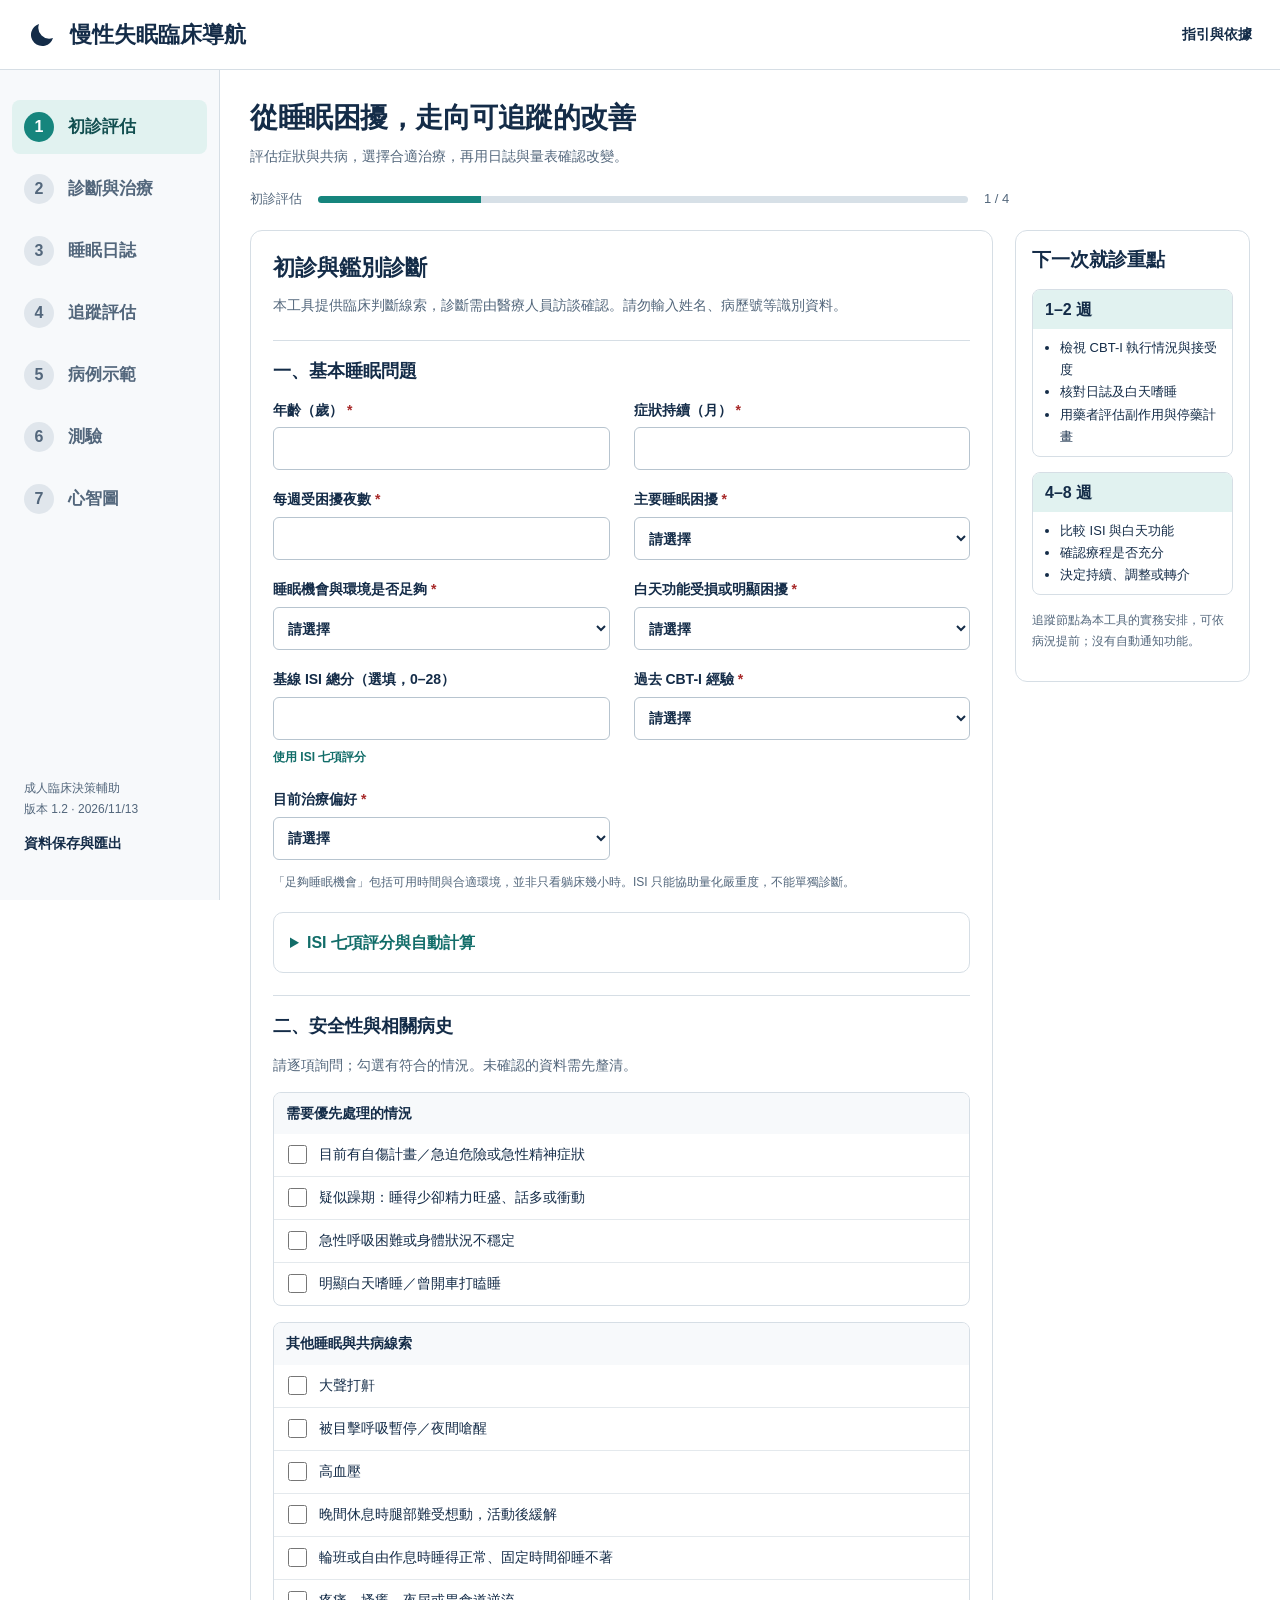
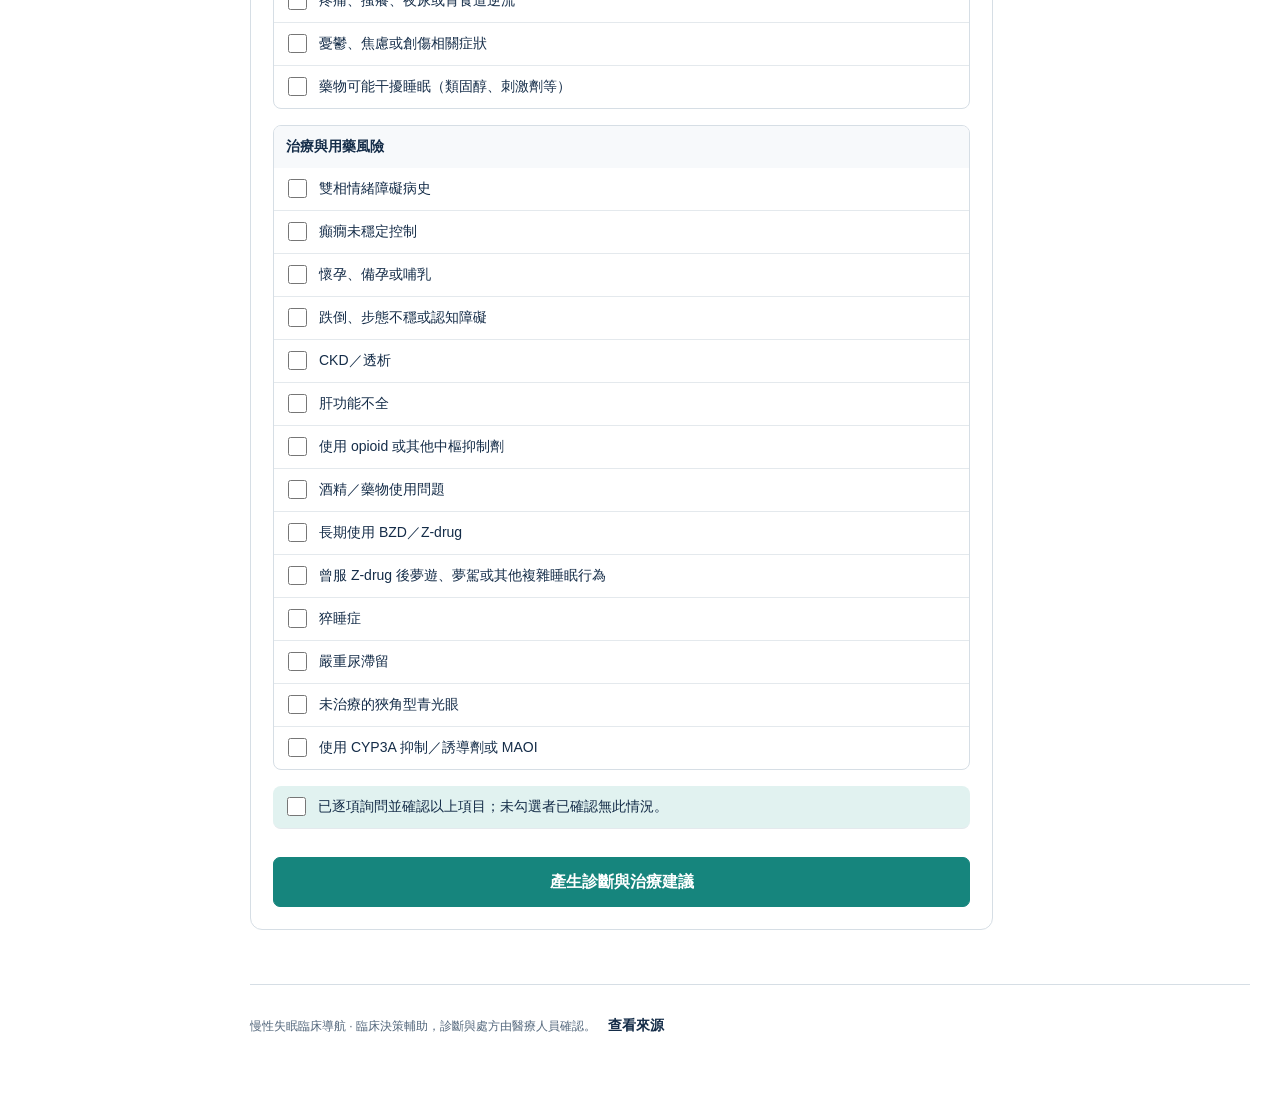
==== commit a256552e: "v1.2: add 6 demo cases, 20-item tiered quiz, review mind map; fix form/date/toast bugs Co-Authored-B" ====
--- a/index.html
+++ b/index.html
@@ -2,9 +2,13 @@
 <html lang="zh-Hant"><head><meta charset="utf-8"><meta name="viewport" content="width=device-width,initial-scale=1"><meta name="color-scheme" content="light"><meta name="description" content="成人慢性失眠診斷評估、CBT-I 與藥物選擇、睡眠日誌及後續療效追蹤。"><title>慢性失眠臨床導航</title><style>:root{--navy:#142c48;--teal:#16857d;--teal-light:#e1f2f0;--line:#d6dee5;--muted:#53677c;--light:#f7f9fb;--red:#a52d34;--amber:#8d5b15;--radius:12px}*{box-sizing:border-box}body{margin:0;color:var(--navy);background:white;font-family:-apple-system,BlinkMacSystemFont,"Noto Sans TC","PingFang TC","Microsoft JhengHei",sans-serif;font-size:16px;line-height:1.7}header{height:70px;border-bottom:1px solid var(--line);display:flex;justify-content:space-between;align-items:center;padding:0 28px;background:white;position:sticky;top:0;z-index:10}.brand{display:flex;align-items:center;gap:12px;font-weight:750;font-size:22px;text-decoration:none;color:var(--navy)}.brand svg{width:30px;height:30px;fill:var(--navy)}.shell{display:grid;grid-template-columns:220px minmax(0,1fr)}.sidebar{background:var(--light);border-right:1px solid var(--line);padding:30px 12px;min-height:calc(100vh - 70px);position:sticky;top:70px;height:calc(100vh - 70px);display:flex;flex-direction:column;justify-content:space-between}.sidebar nav{display:grid;gap:8px}.sidebar nav button{text-align:left;border:0;background:none;color:var(--muted);font-size:17px;font-weight:650;display:flex;align-items:center;gap:14px;padding:12px;border-radius:8px}.sidebar nav button.active{background:var(--teal-light);color:#124f50}.sidebar span{width:30px;height:30px;display:inline-grid;place-items:center;background:#e0e6ec;border-radius:50%;font-size:16px}.sidebar .active span{color:white;background:var(--teal)}.sidefoot{color:var(--muted);font-size:12px;padding:12px}.sidefoot button{margin-top:10px}main{padding:28px 30px;max-width:1500px;width:100%;min-width:0}h1{font-size:28px;line-height:1.45;letter-spacing:-.5px;margin:0 0 6px}h2{font-size:22px;line-height:1.4;margin:0 0 10px}h3{font-size:18px;margin:22px 0 12px}p{margin:0 0 14px}button,input,select,textarea{font:inherit}button{background:white;color:var(--navy);border:1px solid #b7c6d2;border-radius:7px;padding:9px 16px;cursor:pointer;font-weight:600;line-height:1.5}button:hover{background:#edf4f4}button:focus-visible,a:focus-visible,input:focus-visible,select:focus-visible{outline:3px solid #4f9eb8;outline-offset:3px}a{color:#0c6b73}input:not([type=checkbox]):not([type=radio]),select{width:100%;min-width:0;border:1px solid #b7c4cf;border-radius:6px;padding:8px 10px;background:white;color:var(--navy);height:43px}input[type=checkbox]{width:19px;height:19px;accent-color:var(--teal);flex:none}label{display:block;font-size:14px;font-weight:650}.fields{display:grid;grid-template-columns:1fr 1fr;gap:18px 24px}.fields small{display:block;font-weight:400;color:var(--muted);font-size:12px}.fields label>input,.fields label>select{margin-top:5px}.required{color:#a82929}.muted,.intro p{color:var(--muted);font-size:14px}.hint{font-size:12px;color:var(--muted);line-height:1.7;margin-top:12px}.progress{display:flex;gap:16px;align-items:center;margin:20px 0;font-size:13px;color:var(--muted)}meter{height:13px;flex:1;max-width:650px}meter::-webkit-meter-bar{background:#d7e0e7;border:0}meter::-webkit-meter-optimum-value{background:var(--teal)}.workspace{display:grid;grid-template-columns:minmax(0,1fr) 235px;gap:22px;align-items:start}.panel{border:1px solid var(--line);border-radius:var(--radius);padding:22px;margin:18px 0;background:white}.workspace .panel{margin-top:0}.panel h3{padding-top:15px;border-top:1px solid var(--line)}.rightnote{border:1px solid var(--line);border-radius:var(--radius);padding:16px;position:sticky;top:100px}.rightnote h2{font-size:19px}.note{border:1px solid var(--line);border-radius:8px;overflow:hidden;margin:15px 0}.note h3{background:var(--teal-light);padding:6px 12px;margin:0;font-size:16px}.note ul{font-size:13px;padding:8px 12px 8px 27px;margin:0}.check{font-size:14px;font-weight:450;display:flex;align-items:flex-start;gap:9px;padding:9px 10px;border-bottom:1px solid #e4e9ed;line-height:1.6}.check input{margin-top:2px}.riskgroup{margin-bottom:16px;border:1px solid var(--line);border-radius:8px;overflow:hidden}.riskgroup h4{font-size:14px;margin:0;padding:9px 12px;background:var(--light)}.riskgroup .check:last-child{border-bottom:0}.confirm{background:var(--teal-light);border-radius:8px;margin:16px 0}.primary{background:var(--teal);color:white;border-color:var(--teal)}.primary:hover{background:#0d6d68}.wide{width:100%;margin-top:12px;padding:12px}.textbutton{background:none;border:0;padding:4px 0;font-size:14px}.error{color:var(--red);font-weight:650;font-size:14px;margin:12px 0}.error:empty{display:none}.notice{border-left:4px solid var(--teal);background:#eef8f6;padding:16px 20px;border-radius:6px;margin:18px 0}.notice.warn{background:#fff8e9;border-color:#c88e35}.notice.danger{background:#fff0f0;border-color:var(--red)}.notice h2{font-size:21px}.notice p:last-child{margin-bottom:0}.checklist{list-style:none;padding:0}.checklist li{padding:6px 0;border-bottom:1px solid #edf0f2}.checklist b{color:var(--teal);display:inline-block;min-width:48px}.checklist .no{color:var(--amber)}.actions{display:flex;gap:10px;flex-wrap:wrap;margin:18px 0}.inline{display:flex;align-items:end;gap:16px;flex-wrap:wrap}.inline label{min-width:180px}.tablewrap{overflow:auto;margin:24px 0;border:1px solid var(--line);border-radius:9px}table{width:100%;border-collapse:collapse;font-size:13px;white-space:nowrap}caption{padding:12px;text-align:left;font-weight:700;background:var(--light)}th,td{text-align:left;padding:10px 12px;border-bottom:1px solid var(--line)}th{background:var(--light)}td button{font-size:12px;padding:4px 8px;margin:2px}.metrics{display:grid;grid-template-columns:repeat(4,1fr);gap:16px;margin:20px 0}.metric{border-top:3px solid var(--teal);padding:12px;background:var(--light)}.metric strong{display:block;font-size:25px}.metric span{font-size:12px;color:var(--muted)}.empty{padding:25px;border:1px dashed #becbd5;color:var(--muted);text-align:center;border-radius:8px;margin:20px 0}details{padding:12px 0;border-top:1px solid var(--line)}summary{font-weight:650;cursor:pointer}details p,details ul,details ol{font-size:14px;margin-top:12px}.drug{padding:18px 0;border-top:1px solid var(--line)}.drug h3{border:0;margin:0 0 8px;padding:0}.drug .status{font-size:12px;font-weight:700;color:var(--teal)}.drug .status.exclude{color:var(--red)}.drug p{font-size:14px}.case{display:grid;grid-template-columns:1fr auto;gap:20px;border-top:1px solid var(--line);padding:22px 0;align-items:center}.case h2{font-size:20px}.case p{font-size:14px;color:var(--muted)}.filelabel{display:block;margin:22px 0}.filelabel input{display:block;margin-top:8px}.dangerbutton{color:var(--red);border-color:#d5a1a5}.chart{width:100%;height:230px;border:1px solid var(--line);border-radius:8px;background:var(--light)}.chart text{font-size:12px;fill:var(--muted)}.source{border-bottom:1px solid var(--line);padding:18px 0}.source h2{font-size:18px}.source p{font-size:14px;color:var(--muted)}footer{font-size:12px;color:var(--muted);border-top:1px solid var(--line);padding:26px 0;margin-top:36px}footer button{margin-left:12px;font-size:12px}#toast:not(:empty){padding:10px 15px;margin-bottom:16px;background:var(--teal-light);border-radius:8px;font-size:14px}[hidden]{display:none!important}@media(min-width:1500px){main{padding:36px 45px}.workspace{grid-template-columns:minmax(0,1fr) 270px;gap:30px}}@media(max-width:1100px){.workspace{grid-template-columns:1fr}.rightnote{position:static;display:grid;grid-template-columns:1fr 1fr;gap:12px}.rightnote h2,.rightnote>.hint{grid-column:1/-1}.rightnote .note{margin:0}.shell{grid-template-columns:190px minmax(0,1fr)}main{padding:24px}.sidebar nav button{font-size:15px;gap:10px}}@media(max-width:720px){header{height:60px;padding:0 16px}.brand{font-size:18px;gap:8px}.brand svg{width:24px}.shell{display:block}.sidebar{height:auto;min-height:0;position:sticky;top:60px;padding:8px;border-right:0;border-bottom:1px solid var(--line);z-index:9}.sidebar nav{display:flex;gap:5px;overflow-x:auto}.sidebar nav button{white-space:nowrap;font-size:13px;padding:8px;gap:5px}.sidebar span{width:22px;height:22px;font-size:12px}.sidefoot{display:none}main{padding:22px 16px}h1{font-size:23px}h2{font-size:20px}.fields{grid-template-columns:1fr;gap:14px}.panel{padding:18px}.metrics{grid-template-columns:1fr 1fr;gap:10px}.case{grid-template-columns:1fr}.rightnote{grid-template-columns:1fr}.rightnote h2,.rightnote>.hint{grid-column:auto}.view{scroll-margin-top:130px}.progress{gap:9px}}@media print{header,.sidebar,footer,.actions,button,.filelabel,#toast{display:none!important}.shell{display:block}main{padding:0;max-width:none}.view{display:none!important}.view.printable{display:block!important}.panel,.notice{break-inside:avoid}.rightnote{position:static}.tablewrap{overflow:visible}body{font-size:12px}h1{font-size:22px}h2{font-size:17px}}
 
 .isi-calculator{margin:20px 0;border:1px solid var(--line);border-radius:10px;padding:16px;scroll-margin-top:95px}.isi-calculator>summary{color:#126d69}.isi-calculator>p{font-size:14px}.isi-items{display:grid;gap:12px;margin:18px 0}.isi-item{min-width:0;margin:0;border:0;padding:0 0 14px;border-bottom:1px solid var(--line)}.isi-item legend{font-size:14px;font-weight:650;margin-bottom:9px;padding:0}.isi-options{display:grid;grid-template-columns:repeat(5,minmax(0,1fr));gap:7px}.isi-option{position:relative;min-width:0;cursor:pointer}.isi-option input[type=radio]{position:absolute;opacity:0;width:1px;height:1px}.isi-option span{display:flex;align-items:center;justify-content:center;flex-direction:column;min-height:61px;border:1px solid #b7c6d2;border-radius:7px;background:white;padding:6px 2px;line-height:1.4}.isi-option b{font-size:18px}.isi-option small{font-size:12px;font-weight:400;text-align:center;overflow-wrap:anywhere}.isi-option input:checked+span{background:var(--teal-light);border:2px solid var(--teal);padding:5px 1px;color:#0d5755}.isi-option input:focus-visible+span{outline:3px solid #4f9eb8;outline-offset:2px}.isi-item:disabled{opacity:.65}.isi-result{border-left:4px solid #b4c4d0;background:var(--light);padding:14px 16px;margin:16px 0;line-height:1.6}.isi-result strong,.isi-result span,.isi-result small{display:block}.isi-result strong{font-size:21px}.isi-result small{font-size:12px;color:var(--muted)}.isi-complete{border-color:var(--teal);background:#eef8f6}.isi-scale{display:grid;grid-template-columns:repeat(4,minmax(0,1fr));gap:4px;text-align:center;font-size:12px;line-height:1.6}.isi-scale span{padding:6px 2px;border-top:3px solid #a9c9c5}.isi-scale span:nth-child(2){border-color:#c9bb7e}.isi-scale span:nth-child(3){border-color:#cf9a68}.isi-scale span:nth-child(4){border-color:#c88689}.isi-breakdown{white-space:normal;min-width:150px}.isi-item:disabled .isi-option{cursor:default}button:disabled{cursor:default;opacity:.55}.fields label>.textbutton{font-size:12px;color:#126d69;margin-top:4px}@media(max-width:720px){.isi-calculator{padding:12px;scroll-margin-top:140px}.isi-options{gap:4px}.isi-option span{min-height:67px}.isi-option small{font-size:11px}.isi-scale{font-size:11px}}
+.chips{display:flex;flex-wrap:wrap;gap:8px;margin:16px 0}.chip{border-radius:999px;padding:6px 14px;font-size:14px}.chip[aria-pressed=true]{background:var(--teal);color:white;border-color:var(--teal)}.tag{display:inline-block;font-size:12px;font-weight:700;color:#124f50;background:var(--teal-light);border-radius:999px;padding:2px 10px;margin-right:10px;vertical-align:middle}.case details{border-top:0;padding:4px 0 0}.case details ul{padding-left:20px;margin:8px 0}.case details li{font-size:14px}
+.quizbar{display:flex;flex-wrap:wrap;align-items:center;gap:12px 20px;position:sticky;top:70px;background:white;z-index:5;border-bottom:1px solid var(--line);padding:4px 0}.quizbar .chips{margin:8px 0}.quizscore{font-size:14px;color:var(--muted);flex:1}.quizscore strong{font-size:20px;color:var(--navy)}.quizlist{list-style:none;padding:0;margin:20px 0}.quizq{border:1px solid var(--line);border-radius:var(--radius);padding:18px 20px;margin:0 0 16px;scroll-margin-top:140px}.quizq.right{border-color:#8cc9c2}.quizq.wrong{border-color:#e0a9ad}.qhead{display:flex;gap:10px;align-items:center;font-size:13px;color:var(--muted)}.level{font-size:12px;font-weight:700;border-radius:999px;padding:2px 10px}.level-基礎{background:var(--teal-light);color:#124f50}.level-進階{background:#e8eef8;color:#1f4777}.level-高階{background:#fbeee2;color:#7a4511}.qtext{font-weight:650;margin:10px 0 12px}.qopts{display:grid;gap:8px}.qopt{text-align:left;display:flex;gap:12px;align-items:flex-start;font-weight:500;font-size:15px}.qopt b{flex:none;width:24px;height:24px;display:inline-grid;place-items:center;border-radius:50%;background:#e0e6ec;font-size:13px}.qopt:disabled{opacity:1;cursor:default}.qopt.correct{background:#e3f4f1;border-color:var(--teal)}.qopt.correct b{background:var(--teal);color:white}.qopt.incorrect{background:#fdeeee;border-color:var(--red)}.qopt.incorrect b{background:var(--red);color:white}.qexplain{margin-top:14px;padding:12px 16px;background:var(--light);border-radius:8px;font-size:14px}.qexplain p{margin:6px 0 0}
+.mapbar{display:flex;flex-wrap:wrap;gap:12px 20px;align-items:end;margin:16px 0}.mapsearch{flex:1;min-width:220px}.mapsearch input{margin-top:5px}.mapbar .check{border:0;padding:9px 0}.mindmap{display:grid;grid-template-columns:repeat(4,minmax(0,1fr));gap:16px;position:relative}.mapcenter{grid-column:1/-1;justify-self:center;text-align:center;background:var(--navy);color:white;border-radius:999px;padding:14px 40px;position:relative}.mapcenter span{display:block;font-size:22px;font-weight:750}.mapcenter small{opacity:.8}.mapbranch{border:1px solid var(--line);border-top:5px solid var(--teal);border-radius:var(--radius);padding:14px 16px;background:white;transition:opacity .2s}.mapbranch.dim{opacity:.3}.mapbranch h2{font-size:17px;display:flex;gap:8px;align-items:center}.mapbranch h2 span{width:24px;height:24px;border-radius:50%;display:inline-grid;place-items:center;font-size:13px;color:white;background:var(--teal)}.mapbranch ul{margin:0;padding-left:18px;font-size:14px;line-height:1.6}.mapbranch li{margin:5px 0}.mapbranch li.hit{background:#fff3c4;border-radius:4px}.tone-red{border-top-color:var(--red)}.tone-red h2 span{background:var(--red)}.tone-amber{border-top-color:#c88e35}.tone-amber h2 span{background:#b07a26}.tone-blue{border-top-color:#3f6fa6}.tone-blue h2 span{background:#3f6fa6}.leafhide{font-size:13px;padding:2px 10px;border-style:dashed;color:var(--muted)}
+@media(max-width:1100px){.mindmap{grid-template-columns:repeat(2,minmax(0,1fr))}}@media(max-width:720px){.mindmap{grid-template-columns:1fr}.quizbar{top:115px}.qopt{font-size:14px}}@media print{.quizbar,.mapbar{display:none}}
 </style></head><body>
 <header><a class="brand" href="#assessment"><svg viewBox="0 0 24 24" aria-hidden="true"><path d="M20 15.2A8.8 8.8 0 0 1 8.8 4 9 9 0 1 0 20 15.2Z"/></svg>慢性失眠臨床導航</a><button class="textbutton" data-nav="sources">指引與依據</button></header>
-<div class="shell"><aside class="sidebar"><nav aria-label="主要流程"><button data-nav="assessment"><span>1</span>初診評估</button><button data-nav="plan"><span>2</span>診斷與治療</button><button data-nav="diary"><span>3</span>睡眠日誌</button><button data-nav="followup"><span>4</span>追蹤評估</button><button data-nav="cases"><span>5</span>病例示範</button></nav><div class="sidefoot">成人臨床決策輔助<br>版本 1.1 · 2026/11/13<br><button data-nav="data" class="textbutton">資料保存與匯出</button></div></aside>
+<div class="shell"><aside class="sidebar"><nav aria-label="主要流程"><button data-nav="assessment"><span>1</span>初診評估</button><button data-nav="plan"><span>2</span>診斷與治療</button><button data-nav="diary"><span>3</span>睡眠日誌</button><button data-nav="followup"><span>4</span>追蹤評估</button><button data-nav="cases"><span>5</span>病例示範</button><button data-nav="quiz"><span>6</span>測驗</button><button data-nav="mindmap"><span>7</span>心智圖</button></nav><div class="sidefoot">成人臨床決策輔助<br>版本 1.2 · 2026/11/13<br><button data-nav="data" class="textbutton">資料保存與匯出</button></div></aside>
 <main id="main" tabindex="-1"><div id="toast" role="status" aria-live="polite"></div>
 <section id="assessment" class="view"><div class="intro"><h1>從睡眠困擾，走向可追蹤的改善</h1><p>評估症狀與共病，選擇合適治療，再用日誌與量表確認改變。</p></div><div class="progress"><span>初診評估</span><meter min="0" max="4" value="1" aria-label="流程第 1 步，共 4 步"></meter><span>1 / 4</span></div>
 <div class="workspace"><div><form id="assessmentForm" novalidate><div class="panel"><h2>初診與鑑別診斷</h2><p class="muted">本工具提供臨床判斷線索，診斷需由醫療人員訪談確認。請勿輸入姓名、病歷號等識別資料。</p><h3>一、基本睡眠問題</h3><div class="fields" id="profileFields"></div><p class="hint">「足夠睡眠機會」包括可用時間與合適環境，並非只看躺床幾小時。ISI 只能協助量化嚴重度，不能單獨診斷。</p><div id="baselineIsi"></div><h3>二、安全性與相關病史</h3><p class="muted">請逐項詢問；勾選有符合的情況。未確認的資料需先釐清。</p><div id="riskFields"></div><label class="check confirm"><input type="checkbox" id="reviewed">已逐項詢問並確認以上項目；未勾選者已確認無此情況。</label><div class="error" id="assessmentError" role="alert"></div><button type="submit" class="primary wide">產生診斷與治療建議</button></div></form></div>
@@ -12,7 +16,9 @@
 <section id="plan" class="view" hidden><h1>診斷與治療</h1><p class="muted">依目前初診資料提供理由、鑑別方向與共同決策選項。</p><div id="planContent"></div></section>
 <section id="diary" class="view" hidden><h1>睡眠日誌</h1><p>起床後填寫主要睡眠時段，先連續記錄 7–14 天。日期以「最終起床日」為準。</p><div class="panel"><form id="diaryForm"><div class="fields" id="diaryFields"></div><p class="hint">時間定義：準備入睡 → 最終離床。入睡前清醒、夜間清醒及最後醒來後的清醒分鐘需互不重複；午睡不計入夜間睡眠效率。</p><div id="diaryError" class="error" role="alert"></div><button class="primary" type="submit">儲存這一天</button><button type="button" id="cancelDiary" hidden>取消編輯</button></form></div><div id="diarySummary"></div><div class="tablewrap"><table><caption>已記錄日誌（分鐘；睡眠效率為 %）</caption><thead><tr><th>日期</th><th>睡眠時段</th><th>入睡前</th><th>夜間醒</th><th>早醒後</th><th>總睡眠</th><th>效率</th><th>白天功能</th><th>操作</th></tr></thead><tbody id="diaryRows"></tbody></table></div><div class="panel"><h2>與治療師討論睡眠時段</h2><p>需先完成慢性失眠評估及最近連續 7 日的日誌。此為討論草案，不能取代完整 CBT-I 課程。</p><div class="inline"><label>固定起床時間<input type="time" id="wakeTime" value="07:00"></label><button id="windowButton">計算討論草案</button></div><div id="windowResult" aria-live="polite"></div><p class="hint">本工具採保守設計：以平均總睡眠時間向上取整至 15 分鐘，最低保留 6 小時、最高 9 小時。這是工具安全邊界，並非所有指引共同門檻；不適用者交由治療師規劃。任何嗜睡、跌倒或躁期症狀優先處理，不自動縮短時段。</p></div></section>
 <section id="followup" class="view" hidden><h1>追蹤評估</h1><p>每 1–2 週檢視一次；完成 CBT-I 約 4–8 週時評估整體反應，穩定後可於 1–3 個月複查。</p><div id="followupBaseline"></div><div class="panel"><form id="followupForm"><div class="fields" id="followupFields"></div><div id="followupIsi"></div><div id="followupError" class="error" role="alert"></div><button type="submit" class="primary">儲存並評估療效</button></form></div><div id="followupLatest"></div><div id="followupChart"></div><div class="tablewrap"><table><caption>歷次追蹤紀錄</caption><thead><tr><th>日期</th><th>療程週數</th><th>ISI</th><th>較基線下降</th><th>白天功能</th><th>副作用</th><th>操作</th></tr></thead><tbody id="followupRows"></tbody></table></div><div class="panel"><h2>療效不佳時的重新評估</h2><ol><li>確認睡眠機會、日誌完整性、治療是否為完整 CBT-I，以及每週實際執行天數。</li><li>再評估 OSA、不寧腿、節律問題、情緒症狀及藥物／物質影響。</li><li>足量療程仍未改善、診斷不明或需複雜減藥時，轉睡眠醫學或身心專科。</li></ol><p class="hint">常用研究指標：ISI 下降 ≥8 分為反應，ISI &lt;8 為緩解。這不是單獨決定停藥、結案或加藥的標準；亦需評估白天功能與不良反應。</p></div></section>
-<section id="cases" class="view" hidden><h1>病例示範</h1><p>以下為虛構教學病例。載入後可查看診斷分支、治療及追蹤結果；會取代目前個案，先匯出需要保留的資料。</p><div id="caseList"></div></section>
+<section id="cases" class="view" hidden><h1>病例示範</h1><p>以下 12 例為虛構教學病例。載入後可查看診斷分支、治療及追蹤結果；會取代目前個案，先匯出需要保留的資料。</p><div class="chips" id="caseFilter" role="group" aria-label="病例分類篩選"></div><div id="caseList"></div></section>
+<section id="quiz" class="view" hidden><h1>自我測驗</h1><p>20 題，分基礎、進階與高階（計算與臨床整合）。作答後立即顯示解析與依據；選項順序每次重新排列。</p><div class="quizbar"><div class="chips" id="quizFilter" role="group" aria-label="題目難度篩選"></div><div class="quizscore" id="quizScore" role="status" aria-live="polite"></div><button id="quizReset">重新作答</button></div><ol id="quizList" class="quizlist"></ol></section>
+<section id="mindmap" class="view" hidden><h1>複習心智圖</h1><p>從診斷、鑑別、治療到追蹤的重點整理。可搜尋關鍵字，或開啟「回想模式」先遮住細節再逐一翻開。</p><div class="mapbar"><label class="mapsearch">搜尋<input id="mapSearch" type="search" placeholder="例如：DORA、效率、躁期"></label><label class="check"><input type="checkbox" id="mapRecall">回想模式（點擊翻開）</label><button id="mapExpand">全部展開</button></div><div id="mindmapView" class="mindmap"></div><p class="hint" id="mapCount"></p></section>
 <section id="sources" class="view" hidden><h1>指引與依據</h1><p>查核日期：2026/11/12。以正式發布文件為主；文件年份與網頁更新日期分開看。</p><div class="panel"><h2>如何整合指引</h2><p>以成人慢性失眠臨床評估為入口，將 CBT-I 放在治療核心；睡眠衛教為輔助。藥物是否加入，依症狀、風險、可近性與偏好共同決策。</p><p>AASM 2026 合併治療指引：相較單用藥物，較支持 CBT-I 加藥物；相較單用 CBT-I，並不建議常規合併藥物（皆為條件式、低確定性證據）。重視早期睡眠時間改善者，可個別討論合併治療。</p><p>本網頁是決策輔助與記錄工具，尚未經臨床效能驗證，也不是經驗證的數位 CBT-I 療程。藥物候選僅供處方討論；台灣核准適應症、劑型、供應與健保給付須另查，不由本工具推定。</p></div><div id="sourceList"></div><div class="panel"><h2>診療流程速覽</h2><details open><summary>症狀 → 核心條件 → 鑑別診斷</summary><ul><li>睡眠困難＋白天影響；足夠機會與環境。</li><li>每週 ≥3 夜、病程 ≥3 個月。</li><li>評估急迫風險、OSA、不寧腿、節律、共病及藥物。</li></ul></details><details><summary>治療 → 追蹤 → 調整</summary><ul><li>完整 CBT-I；高風險者調整內容與強度。</li><li>必要時共同討論短期藥物，預先規劃複評與退出。</li><li>以日誌、ISI、白天功能及副作用判斷改善；無反應則重新鑑別、轉介。</li></ul></details></div></section>
 <section id="data" class="view" hidden><h1>資料保存與匯出</h1><div class="panel"><h2>單一個案工作區</h2><p>預設資料僅暫存在此分頁記憶體，關閉或重新整理可能消失。可選擇保存在此瀏覽器，或匯出備份；沒有伺服器同步與病人識別欄位。</p><label class="check"><input type="checkbox" id="persist">將此個案保存於此瀏覽器（共用電腦請勿開啟）</label><p id="storageStatus" class="hint"></p><div class="actions"><button id="exportJson">匯出完整 JSON 備份</button><button id="exportCsv">匯出日誌 CSV</button><button id="printReport">列印／另存 PDF 摘要</button></div><label class="filelabel">匯入本工具 JSON 備份<input id="importJson" type="file" accept=".json,application/json"></label><p class="hint">完整備份需已完成初診評估。匯入會先檢查格式，通過後才詢問是否取代目前資料。</p><button id="clearData" class="dangerbutton">清除並開始新個案</button></div></section>
 <footer>慢性失眠臨床導航 · 臨床決策輔助，診斷與處方由醫療人員確認。<button data-nav="sources" class="textbutton">查看來源</button></footer>
@@ -87,6 +93,75 @@
 function validDate(d){return /^\d{4}-\d{2}-\d{2}$/.test(d||'')&&!isNaN(Date.parse(d))&&new Date(d+'T12:00:00Z').toISOString().slice(0,10)===d;}
 const api={FLAGS,assess,isi,scoreIsi,isiItemsError,night,summary,windowPlan,followup,hhmm,validateImport,validDate};if(typeof module!=='undefined'&&module.exports)module.exports=api;else root.Insomnia=api;
 })(typeof window!=='undefined'?window:globalThis);
+</script><script>(function(root){
+'use strict';
+// 虛構教學病例、測驗題庫與複習心智圖。不含真實病人資料。
+const standard={age:'45',months:'8',nights:'5',pattern:'onset',opportunity:'yes',impact:'yes',isi:'20',preference:'cbti',cbti:'none',reviewed:true,flags:[]};
+function shift(today,n){const d=new Date(today+'T12:00:00Z');d.setUTCDate(d.getUTCDate()+n);return d.toISOString().slice(0,10);}
+function week(today,base,vary){return Array.from({length:7},(_,i)=>({date:shift(today,i-6),bed:base.bed,up:base.up,sol:vary.sol[i],waso:vary.waso[i],ema:vary.ema?vary.ema[i]:15,nap:vary.nap?vary.nap[i]:0,quality:vary.quality?vary.quality[i]:2}));}
+const make=(profile,extra={})=>({version:1,profile:{...standard,...profile,flags:profile.flags||[]},diary:extra.diary||[],followups:extra.followups||[]});
+const cases=[
+ {title:'入睡困難與睡眠焦慮',tag:'典型',summary:'45 歲，8 個月、每週 5 夜；機會足夠，ISI 20，無特殊風險。含 7 日日誌及改善的追蹤紀錄。',points:['五項核心條件全部符合 → 進入完整 CBT-I','7 日連續日誌可產生睡眠時段討論草案','追蹤 ISI 20 → 10：下降 10 分達「反應」但未達「緩解」（<8）'],expect:'符合慢性失眠核心條件',
+  build:t=>make({},{diary:week(t,{bed:'23:00',up:'07:00'},{sol:[50,45,60,35,40,30,35],waso:[35,30,40,25,20,25,20]}),followups:[{date:t,weeks:6,isi:10,adherence:6,function:'better',adverse:'none'}]})},
+ {title:'夜間醒來，合併疑似 OSA',tag:'鑑別',summary:'68 歲，打鼾、目擊呼吸中止、高血壓及嗜睡。先評估 OSA，調整 CBT-I，不自動開立鎮靜藥。',points:['STOP 4/4 → 安排睡眠專科與 PSG／HSAT','失眠與 OSA 可共存（COMISA）','嗜睡 + 疑似 OSA：不自動計算限床、鎮靜藥先做安全審查'],expect:'符合慢性失眠核心條件',
+  build:()=>make({age:'68',pattern:'maintenance',flags:['snore','apnea','htn','sleepy']})},
+ {title:'睡得少但精力旺盛',tag:'急迫',summary:'32 歲，近期睡很少仍精力充沛、話多且衝動。走急迫精神評估分支，不當作一般失眠。',points:['睡眠需求下降 ≠ 失眠：無白天疲倦反而精力旺盛','躁期線索優先轉精神科急評','不提供限床或安眠藥選項'],expect:'先處理急迫風險',
+  build:()=>make({age:'32',months:'.5',isi:'16',flags:['mania','bipolar']})},
+ {title:'輪班與睡眠機會不足',tag:'鑑別',summary:'39 歲，夜班與家庭安排使睡眠時間不足；休假可正常睡。先釐清節律與睡眠機會。',points:['機會不足是「睡眠剝奪」而非失眠障礙','限床對睡眠不足者有害','輪班型節律問題需依節律診斷處理光照與時機'],expect:'先改善睡眠機會',
+  build:()=>make({age:'39',opportunity:'no',flags:['rhythm']})},
+ {title:'透析、腿部不適與長期安眠藥',tag:'共病',summary:'66 歲，睡眠維持困難，透析、不寧腿線索、跌倒風險與長期 BZD。先處理共病、核對藥物並安排個別減藥。',points:['CKD／透析常合併 RLS、搔癢與 OSA','RLS 先查鐵狀態，勿直接加安眠藥','長期 BZD 不可突然停用 → 個別化減藥'],expect:'符合慢性失眠核心條件',
+  build:()=>make({age:'66',pattern:'maintenance',flags:['renal','rls','falls','bzd']})},
+ {title:'Z-drug 後曾夢遊',tag:'用藥安全',summary:'51 歲，混合型失眠，曾在服藥後未完全清醒活動且事後失憶。排除 Z-drug 類，優先完整 CBT-I。',points:['曾發生複雜睡眠行為 → Z-drug 禁用（FDA／TFDA）','DORA 或低劑量 doxepin 仍需個別審查','CBT-I 為核心，不因藥物受限而延後'],expect:'符合慢性失眠核心條件',
+  build:()=>make({age:'51',pattern:'mixed',flags:['complex']})},
+ {title:'孕期睡眠維持困難',tag:'特殊族群',summary:'31 歲，懷孕 24 週，5 個月來每週 5 夜半夜醒來難再睡，ISI 17。夜尿與胃食道逆流加重。',points:['懷孕：CBT-I 為首選，藥物一律先做安全審查','本工具不自動計算限床時段，交由治療師調整','同步處理夜尿、逆流等身體症狀；評估孕期 RLS 與打鼾'],expect:'符合慢性失眠核心條件',
+  build:()=>make({age:'31',months:'5',pattern:'maintenance',isi:'17',preference:'cbti',flags:['pregnant','pain']})},
+ {title:'年長者早醒合併憂鬱與跌倒',tag:'特殊族群',summary:'74 歲，凌晨 4 點醒來無法再睡已 1 年，情緒低落、興趣減少；去年跌倒兩次。ISI 18。',points:['早醒型可討論低劑量 doxepin，但跌倒史需安全審查','憂鬱與失眠可並行治療；評估自殺風險與躁期史','刺激控制夜間下床需改採安全做法'],expect:'符合慢性失眠核心條件',
+  build:()=>make({age:'74',months:'12',nights:'6',pattern:'early',isi:'18',preference:'unsure',flags:['mood','falls']})},
+ {title:'喪親後 6 週入睡困難',tag:'短期',summary:'42 歲，父親過世後 6 週，每週 4 夜難以入睡，白天疲倦。過去睡眠正常。ISI 15。',points:['病程 <3 個月 → 短期失眠，非慢性失眠障礙','處理壓力源、維持合理睡眠機會、記錄日誌','2–4 週複評；若持續 ≥3 個月再評估慢性失眠'],expect:'可能為短期失眠',
+  build:()=>make({age:'42',months:'1.5',nights:'4',pattern:'onset',isi:'15',preference:'unsure',flags:['mood']})},
+ {title:'晚睡晚起的年輕人',tag:'鑑別',summary:'23 歲研究生，平日 23:00 上床常到 02:30 才睡著；週末 03:00 睡到 11:00 則睡得很好。ISI 16。',points:['自由作息時睡得正常 → 懷疑延遲睡眠相位（DSWPD）','需日誌（含週末）比較；光照與褪黑激素依節律時機','單純限床或安眠藥無法解決節律錯位'],expect:'符合慢性失眠核心條件',
+  build:()=>make({age:'23',months:'18',nights:'5',pattern:'onset',isi:'16',flags:['rhythm']})},
+ {title:'慢性疼痛使用 opioid、已完成 CBT-I',tag:'複雜',summary:'58 歲，腰椎術後慢性疼痛使用 opioid，已完成 8 週 CBT-I 仍每週 5 夜混合型失眠，ISI 19，希望討論合併藥物。',points:['opioid ＋ 鎮靜藥：呼吸抑制風險，先做用藥安全審查','已完成足量 CBT-I 仍困擾 → 再鑑別 OSA（opioid 可致中樞型）並轉睡眠專科','疼痛控制與失眠需同步處理'],expect:'符合慢性失眠核心條件',
+  build:()=>make({age:'58',months:'24',pattern:'mixed',isi:'19',preference:'both',cbti:'adequate',flags:['pain','opioid']})},
+ {title:'CBT-I 第 8 週仍未達反應',tag:'追蹤',summary:'49 歲，混合型失眠，ISI 基線 21。三次追蹤分數僅降至 15，每週僅執行策略 3 天，白天功能持平。',points:['ISI 下降 6 分（<8）→ 未達反應','先查落實度（3 天／週）、日誌完整性與 CBT-I 是否足量','重新鑑別 OSA、節律、情緒與藥物；不以分數直接加藥'],expect:'符合慢性失眠核心條件',
+  build:t=>make({age:'49',months:'14',nights:'6',pattern:'mixed',isi:'21',flags:[]},{diary:week(t,{bed:'22:30',up:'07:00'},{sol:[60,70,45,80,55,65,50],waso:[60,45,70,50,65,40,55],ema:[30,25,40,20,35,30,25],quality:[1,2,1,2,1,2,2]}),followups:[{date:shift(t,-42),weeks:2,isi:19,adherence:3,function:'same',adverse:'none'},{date:shift(t,-28),weeks:4,isi:17,adherence:4,function:'same',adverse:'none'},{date:t,weeks:8,isi:15,adherence:3,function:'same',adverse:'none'}]})}
+];
+// level：基礎／進階／高階。answer 為 options 原始索引；畫面會打亂選項順序。
+const quiz=[
+ {level:'基礎',q:'成人慢性失眠障礙的病程與頻率門檻為何？',options:['每週至少 3 夜、持續至少 3 個月','每週至少 1 夜、持續至少 1 個月','每週至少 5 夜、持續至少 6 個月','只要 ISI ≥15 即可'],answer:0,explain:'核心條件：夜間睡眠困難、每週 ≥3 夜、病程 ≥3 個月、足夠睡眠機會，以及白天功能受損或困擾。',ref:'va'},
+ {level:'基礎',q:'關於 ISI（失眠嚴重度指數），下列何者正確？',options:['可量化嚴重度與追蹤療效，但不能單獨診斷','總分 ≥15 即可確診慢性失眠','七項各 0–3 分，總分 0–21','分數越低代表失眠越嚴重'],answer:0,explain:'ISI 七項各 0–4 分、總分 0–28，分數越高越嚴重；用於嚴重度與追蹤，診斷仍需臨床訪談。',ref:'isi'},
+ {level:'基礎',q:'ISI 總分 18 分屬於哪一級？',options:['中度失眠（15–21）','閾下失眠（8–14）','重度失眠（22–28）','無明顯失眠（0–7）'],answer:0,explain:'分層：0–7 無明顯、8–14 閾下、15–21 中度、22–28 重度。',ref:'isi'},
+ {level:'基礎',q:'成人慢性失眠的首選治療為何？',options:['完整的失眠認知行為治療（CBT-I）','單獨提供睡眠衛教','長期使用 benzodiazepine','睡前飲酒放鬆'],answer:0,explain:'AASM 2021 強建議完整 CBT-I；睡眠衛教只能作為輔助，不宜單獨使用。',ref:'aasm'},
+ {level:'基礎',q:'一晚睡眠日誌：23:00 準備入睡、07:00 離床；入睡前清醒 30、夜間清醒 45、早醒後清醒 15 分鐘，午睡 20 分鐘。睡眠效率為？',options:['81.3%','77.1%','85.4%','93.8%'],answer:0,explain:'躺床 480 分；總睡眠 = 480 − 30 − 45 − 15 = 390；390 ÷ 480 = 81.25%。午睡不列入夜間效率。',ref:'manual'},
+ {level:'基礎',q:'刺激控制的核心做法是？',options:['有睡意才上床；清醒焦慮時離床做安靜活動，並固定起床時間','睡不著就在床上滑手機直到想睡','週末補眠以彌補平日睡眠不足','每晚提早 2 小時上床增加睡眠機會'],answer:0,explain:'刺激控制重建床與睡眠的連結；固定起床時間是基礎。跌倒風險者由治療師改採安全做法。',ref:'aasm'},
+ {level:'基礎',q:'病人只在夜班與家務安排下每天僅能躺床 5 小時，休假可正常睡。最適當判斷是？',options:['屬睡眠機會不足，先改善作息與環境，不直接判定失眠障礙','典型慢性失眠，立即開始限床','應優先開立 Z-drug','ISI 高就代表需加藥'],answer:0,explain:'失眠障礙的前提是已有足夠睡眠機會；機會不足者限床反而有害。',ref:'va'},
+ {level:'基礎',q:'服用 Z-drug 後曾發生夢遊、夢駕且事後失憶，應如何處理？',options:['停止該藥並立即聯絡醫師，之後避免再使用該類藥','減半劑量繼續使用','改在更晚的時間服用','合併酒精可減少發生'],answer:0,explain:'FDA 2019 加框警語及 TFDA 公告：曾發生複雜睡眠行為者禁用 zolpidem、zopiclone/eszopiclone、zaleplon。',ref:'fda'},
+ {level:'進階',q:'STOP 篩檢（打鼾、嗜睡、目擊呼吸暫停、高血壓）在本工具中何時應進一步評估 OSA？',options:['≥2 項陽性，或有目擊呼吸暫停','需要 4 項全部陽性','只要有高血壓即可確診','STOP 陰性即可排除 OSA'],answer:0,explain:'STOP 為風險篩檢，不能確診或排除；≥2 項或目擊呼吸暫停時安排睡眠專科評估及 PSG／HSAT。',ref:'va'},
+ {level:'進階',q:'雙重食慾素受體拮抗劑（DORA，如 lemborexant、suvorexant、daridorexant）的禁忌症為？',options:['猝睡症','高血壓','輕度憂鬱','睡眠維持困難'],answer:0,explain:'DORA 禁用於猝睡症；另需注意隔日嗜睡、睡眠癱瘓與 CYP3A 交互作用。',ref:'dayvigo'},
+ {level:'進階',q:'失眠用低劑量 doxepin 最適合哪種型態？需避開哪些情況？',options:['睡眠維持困難；避開嚴重尿滯留、未治療狹角型青光眼與 MAOI','入睡困難；避開高血壓','早醒；避開 CKD','任何型態；無禁忌'],answer:0,explain:'低劑量 doxepin 用於睡眠維持；與抗憂鬱劑量不同，不可自行以高劑量製劑替代。',ref:'doxepin'},
+ {level:'進階',q:'依 VA／DoD 2025，下列何者「不建議」用於單純治療慢性失眠？',options:['Trazodone','完整 CBT-I','低劑量 doxepin（睡眠維持）','DORA（依症狀討論）'],answer:0,explain:'VA／DoD 不建議以 benzodiazepines、diphenhydramine、trazodone 或抗精神病藥單純治療慢性失眠。',ref:'va'},
+ {level:'進階',q:'32 歲病人近一週每晚只睡 2–3 小時卻精力充沛、話多、花費衝動。下一步？',options:['優先急迫精神評估躁期，暫停一般失眠流程','開始限床以鞏固睡眠','給予 Z-drug 並 2 週後追蹤','只提供睡眠衛教'],answer:0,explain:'睡眠需求下降而無疲倦，是躁期警訊；CBT-I 的限床本身也可能誘發躁期。',ref:'va'},
+ {level:'進階',q:'ISI 療效判讀：基線 20，第 6 週 11。下列敘述何者正確？',options:['下降 9 分達「反應」，但 11 分尚未達「緩解」','達緩解，可直接結案','未達反應，應加藥','達反應即可自行停止所有治療'],answer:0,explain:'常用研究指標：ISI 下降 ≥8 為反應、ISI <8 為緩解；仍需併評白天功能與不良反應。',ref:'outcome'},
+ {level:'高階',q:'最近連續 7 日日誌平均總睡眠 6 小時 20 分（380 分），固定 07:00 起床。依本工具保守規則，睡眠時段草案為？',options:['00:30 上床（6.5 小時）','00:40 上床（6 小時 20 分）','01:00 上床（6 小時）','23:00 上床（8 小時）'],answer:0,explain:'平均總睡眠向上取整至 15 分鐘：380 → 390 分；限制於 6–9 小時之間 → 390 分；07:00 − 6.5 h = 00:30。實際由治療師確認。',ref:'manual'},
+ {level:'高階',q:'兩晚日誌：A 晚躺床 480 分、睡 390 分；B 晚躺床 360 分、睡 360 分。整體睡眠效率應為？',options:['89.3%（總睡眠合計 ÷ 躺床合計）','90.6%（兩晚效率平均）','100%（取最佳一晚）','81.3%（取最差一晚）'],answer:0,explain:'(390+360) ÷ (480+360) = 750 ÷ 840 = 89.3%。直接平均百分比會讓短躺床夜晚權重過大。',ref:'manual'},
+ {level:'高階',q:'依 AASM 2026 合併治療指引，下列敘述何者最正確？',options:['相較單用藥物，建議加入 CBT-I；相較單用 CBT-I，不建議常規加藥（皆為條件式）','所有病人都應從一開始就合併藥物','CBT-I 與藥物合併在任何比較下都是強建議','單用藥物優於單用 CBT-I'],answer:0,explain:'兩項皆為條件式、低確定性建議；重視早期睡眠改善者可個別討論合併治療。',ref:'combo'},
+ {level:'高階',q:'66 歲透析病人長期每晚服 BZD，主訴半夜醒來、晚間腿部難受想動。最不恰當的處置是？',options:['立即停用 BZD 並改用另一種安眠藥疊加','評估鐵狀態與 RLS，處理搔癢與容量','核對 BZD 劑量與戒斷史，安排個別化減藥','檢視夜間呼吸症狀與 OSA 風險'],answer:0,explain:'長期 BZD 不可突然停用；RLS 線索應先評估鐵狀態，勿直接加安眠藥；疊加鎮靜藥增加跌倒與呼吸風險。',ref:'va'},
+ {level:'高階',q:'慢性疼痛使用 opioid 的病人已完成足量 CBT-I 仍失眠，要求加安眠藥。最優先的考量是？',options:['用藥安全審查（呼吸抑制）並再鑑別 OSA／中樞型呼吸中止，轉睡眠專科','直接加 Z-drug 與 BZD 合併','停用所有止痛藥','ISI 高就自動加 doxepin'],answer:0,explain:'opioid 合併鎮靜藥會增加呼吸抑制風險；opioid 亦可引起中樞型睡眠呼吸中止。足量 CBT-I 無效時應重新鑑別並轉介。',ref:'va'},
+ {level:'高階',q:'CBT-I 第 8 週，ISI 由 21 降至 15，每週僅執行策略 3 天，白天功能持平。最適當的下一步？',options:['檢視落實障礙與療程是否足量，重新鑑別 OSA、節律、情緒及藥物，必要時轉介','判定 CBT-I 失敗，改為長期安眠藥','ISI 已下降即可結案','縮短躺床時間至 4 小時加速效果'],answer:0,explain:'下降 6 分未達反應；先找落實度與鑑別診斷問題，而非依分數直接加藥。睡眠時段不應低於安全下限。',ref:'manual'}
+];
+const map={center:'慢性失眠',branches:[
+ {title:'診斷核心',tone:'teal',items:['夜間困難：入睡／維持／早醒','每週 ≥3 夜','病程 ≥3 個月（<3 月 = 短期失眠）','足夠睡眠機會與環境','白天功能受損或困擾','ISI 只量化嚴重度，不單獨診斷']},
+ {title:'急迫優先',tone:'red',items:['自傷計畫／急性精神症狀','躁期：睡少卻精力旺盛','急性呼吸困難、身體不穩定','未滿 18 歲 → 兒青專科流程']},
+ {title:'鑑別診斷',tone:'amber',items:['OSA：STOP ≥2 或目擊呼吸暫停','不寧腿：休息加重、活動緩解，查鐵','節律：輪班／DSWPD，比較休假作息','身體症狀：疼痛、夜尿、搔癢、逆流','精神共病：憂鬱、焦慮、創傷','藥物／物質：類固醇、刺激劑、咖啡因']},
+ {title:'CBT-I 元件',tone:'teal',items:['刺激控制','睡眠機會管理（限床）','認知治療：降低努力入睡','放鬆訓練','睡眠衛教僅為輔助','高風險者由治療師調整']},
+ {title:'藥物選擇',tone:'blue',items:['低劑量 doxepin：睡眠維持／早醒','DORA：入睡或維持','Z-drug：短期、入睡為主','不建議：BZD、trazodone、diphenhydramine、抗精神病藥','合併治療：條件式，個別討論','台灣適應症與給付需另查']},
+ {title:'禁忌與安全',tone:'red',items:['Z-drug：曾複雜睡眠行為 → 禁用','DORA：猝睡症禁用','Doxepin：尿滯留、狹角青光眼、MAOI','孕哺、肝腎、跌倒、opioid、酒精 → 安全審查','長期 BZD 不可突然停用']},
+ {title:'睡眠日誌',tone:'blue',items:['日期以最終起床日為準','總睡眠 = 時段 − 入睡前 − 夜間 − 早醒後','效率 = Σ總睡眠 ÷ Σ時段 ×100%','午睡不列入效率','時段草案：平均總睡眠取整 15 分，6–9 小時','平均 <5 小時或高風險 → 不自動計算']},
+ {title:'追蹤療效',tone:'amber',items:['1–2 週：落實度、嗜睡、副作用','4–8 週：ISI、日誌、白天功能','反應：ISI 下降 ≥8','緩解：ISI <8','6–8 週未反應 → 再鑑別、轉介','穩定後 1–3 個月複查、復發預防']}
+]};
+const api={cases,quiz,map,shift};
+if(typeof module!=='undefined'&&module.exports)module.exports=api;else root.InsomniaContent=api;
+})(typeof window!=='undefined'?window:globalThis);
 </script><script>'use strict';
 const E=window.Insomnia,$=id=>document.getElementById(id),esc=s=>String(s??'').replace(/[&<>"']/g,c=>({'&':'&amp;','<':'&lt;','>':'&gt;','"':'&quot;',"'":'&#39;'}[c]));
 const today=()=>new Intl.DateTimeFormat('en-CA',{timeZone:'Asia/Taipei',year:'numeric',month:'2-digit',day:'2-digit'}).format(new Date());
@@ -106,7 +181,7 @@
  tfda:{name:'TFDA：Z-drug 臨床效益與風險公告',url:'https://www.fda.gov.tw/tc/newsContent.aspx?cid=3&id=26040',text:'台灣亦禁止相關藥物用於曾服該類藥後發生複雜睡眠行為者。'}
 };
 const link=k=>`<a href="${sources[k].url}" target="_blank" rel="noopener">${esc(sources[k].name)}</a>`;
-function toast(s){$('toast').textContent=s;}
+let toastTimer;function toast(s){$('toast').textContent=s;clearTimeout(toastTimer);toastTimer=setTimeout(()=>{$('toast').textContent='';},6000);}
 function save(){if(!persistent)return;if(E.assess(state.profile).error){$('storageStatus').textContent='初診或 ISI 資料尚未完成，保留上次有效的保存資料；請完成評估後再儲存。';return;}try{localStorage.setItem(KEY,JSON.stringify(state));$('storageStatus').textContent='已保存於此瀏覽器；其他裝置不會同步。';}catch(e){persistent=false;$('persist').checked=false;$('storageStatus').textContent='瀏覽器儲存失敗，資料仍在本分頁；請匯出備份。';toast('儲存失敗，請先匯出資料。');}}
 function field(id,label,type='number',options={},required=true){let control;if(Array.isArray(options))control=`<select id="${id}" ${required?'required':''}><option value="">請選擇</option>${options.map(([v,l])=>`<option value="${v}">${l}</option>`).join('')}</select>`;else control=`<input id="${id}" type="${type}" ${required?'required':''} ${Object.entries(options).map(([k,v])=>`${k}="${v}"`).join('')}>`;return `<label for="${id}">${label}${required?' <span class="required">*</span>':''}${control}</label>`;}
 const isiDomains=['入睡困難','睡眠維持困難','過早醒來','睡眠滿意程度','日常功能受到干擾','他人察覺生活品質受影響','對睡眠問題的擔心／困擾'];
@@ -126,6 +201,9 @@
  updateIsiResult(key);
 }
 function resetFollowupIsi(){ $('f_isi').value='';fillIsi('followup'); }
+function resetDiaryForm(){$('diaryForm').reset();$('d_date').value=today();$('d_date').max=today();$('cancelDiary').hidden=true;$('diaryError').textContent='';}
+function resetFollowupForm(){$('followupForm').reset();$('f_date').value=today();$('f_date').max=today();resetFollowupIsi();$('followupError').textContent='';}
+function resetForms(){editing=null;resetDiaryForm();resetFollowupForm();}
 function attachIsiEvents(){
  for(const key of ['baseline','followup']){
   $(key+'Isi').addEventListener('change',ev=>{if(ev.target.type!=='radio')return;const s=E.scoreIsi(readIsiItems(key));$(isiTarget(key)).value=s.complete?String(s.total):'';updateIsiResult(key);if(key==='baseline')profileDirty=true;});
@@ -143,12 +221,12 @@
 }
 function fillProfile(){for(const k of ['age','months','nights','pattern','opportunity','impact','isi','preference','cbti'])$(k).value=state.profile[k]??'';$('reviewed').checked=!!state.profile.reviewed;document.querySelectorAll('[data-risk]').forEach(el=>el.checked=(state.profile.flags||[]).includes(el.dataset.risk));$('isi').readOnly=state.followups.length>0;fillIsi('baseline',state.profile.isiItems,state.followups.length>0);}
 function collectProfile(){const p={};for(const k of ['age','months','nights','pattern','opportunity','impact','isi','preference','cbti'])p[k]=$(k).value;p.reviewed=$('reviewed').checked;p.flags=[...document.querySelectorAll('[data-risk]:checked')].map(el=>el.dataset.risk);const items=readIsiItems('baseline');if(E.scoreIsi(items).answered)p.isiItems=items;return p;}
-function nav(id){if(id!=='assessment'&&profileDirty&&!$('assessment').hidden){const p=collectProfile();const a=E.assess(p);state.profile=p;profileDirty=false;if(!a.error)save();}if(!$(id)?.classList.contains('view'))id='assessment';document.querySelectorAll('.view').forEach(el=>el.hidden=el.id!==id);document.querySelectorAll('[data-nav]').forEach(el=>{el.classList.toggle('active',el.dataset.nav===id);if(el.closest('nav'))el.setAttribute('aria-current',el.dataset.nav===id?'step':'false');});history.replaceState(null,'','#'+id);if(id==='plan')renderPlan();if(id==='diary')renderDiary();if(id==='followup')renderFollowups();$('main').focus({preventScroll:true});window.scrollTo({top:0,behavior:'instant'});}
+function nav(id){if(id!=='assessment'&&profileDirty&&!$('assessment').hidden){const p=collectProfile();const a=E.assess(p);state.profile=p;profileDirty=false;if(!a.error)save();}if(!$(id)?.classList.contains('view'))id='assessment';document.querySelectorAll('.view').forEach(el=>el.hidden=el.id!==id);document.querySelectorAll('[data-nav]').forEach(el=>{el.classList.toggle('active',el.dataset.nav===id);if(el.closest('nav'))el.setAttribute('aria-current',el.dataset.nav===id?'step':'false');});history.replaceState(null,'','#'+id);if(id==='plan')renderPlan();if(id==='diary')renderDiary();if(id==='followup')renderFollowups();if(id==='quiz')updateQuizScore();$('main').focus({preventScroll:true});window.scrollTo({top:0,behavior:'instant'});document.querySelector('.sidebar nav .active')?.scrollIntoView({block:'nearest',inline:'nearest'});}
 function warning(t,body,tone='warn'){return `<div class="notice ${tone}"><h2>${esc(t)}</h2>${body}</div>`;}
 function renderPlan(){const p=state.profile,a=E.assess(p);if(a.error){$('planContent').innerHTML=`<div class="empty">${esc(a.error)}<div class="actions"><button data-nav="assessment">回到初診評估</button></div></div>`;return;}
  let html=warning(a.title,`<p>判斷基於目前輸入；量表、日誌與篩檢結果不能單獨確立診斷。</p>`,a.tone);
  if(a.blocked){html+=`<div class="panel"><h2>${!a.adult?'轉兒童青少年睡眠／身心專科':'優先安全處置'}</h2><p>${!a.adult?'本工具僅適用成人，以下不提供成人藥物選擇或限床草案。':a.urgent.map(k=>esc(E.FLAGS[k])).join('；')+'。請即時由醫療團隊評估；若有立即危險，應就近急診，不等待一般回診。'}</p></div>`;}
- html+=`<div class="panel"><h2>核心條件核對</h2><ul class="checklist">${a.criteria.map(([name,yes])=>`<li><b class="${yes?'':'no'}">${yes?'符合':'未確認'}</b>${name}</li>`).join('')}</ul><p class="hint">${p.opportunity==='unknown'?'睡眠機會未確認，先釐清作息與環境，再決定治療。':''}ISI：${esc(p.isi===''?'未填寫':p.isi+' 分，'+E.isi(p.isi))}。共病存在時仍可能合併獨立的慢性失眠，需判斷症狀是否完全由其他原因解釋。</p><p class="hint">依據：${link('va')}、${link('esrs')}</p>${isiBreakdown(p.isiItems)}</div>`;
+ html+=`<div class="panel"><h2>核心條件核對</h2><ul class="checklist">${a.criteria.map(([name,yes])=>`<li><b class="${yes?'':'no'}">${yes?'符合':'未確認'}</b>${name}</li>`).join('')}</ul><p class="hint">${p.opportunity==='unknown'?'睡眠機會未確認，先釐清作息與環境，再決定治療。':''}ISI：${esc(p.isi===''||p.isi==null?'未填寫':p.isi+' 分，'+E.isi(p.isi))}。共病存在時仍可能合併獨立的慢性失眠，需判斷症狀是否完全由其他原因解釋。</p><p class="hint">依據：${link('va')}、${link('esrs')}</p>${isiBreakdown(p.isiItems)}</div>`;
  html+=`<div class="panel"><h2>鑑別與檢查方向</h2><p>STOP 四項線索：${a.stop}/4；≥2 項或目擊呼吸暫停需進一步評估。此為風險篩檢，不能確診或排除 OSA。</p>${a.differentials.length?a.differentials.map(([n,t])=>`<details open><summary>${n}</summary><p>${t}</p></details>`).join(''):'<p>目前未勾選特定鑑別線索；仍需完整睡眠、身體與精神病史。</p>'}<p>一般失眠不需常規 PSG 或抽血。懷疑其他睡眠疾病、療效不佳或診斷不明時，依臨床疑點安排檢查。</p>${p.flags.includes('renal')?'<p><strong>CKD／透析：</strong>同時檢視不寧腿、搔癢、容量負荷與夜間呼吸症狀，並核對所有鎮靜藥物及腎功能相關風險。</p>':''}</div>`;
  if(a.blocked){$('planContent').innerHTML=html;return;}
  const appropriate=a.eligible;
@@ -164,9 +242,30 @@
  $('followupRows').innerHTML=[...rows].reverse().map((r)=>`<tr><td>${r.date}</td><td>${r.weeks}</td><td>${r.isi}${r.isiItems?`<details><summary>七項紀錄</summary>${isiBreakdown(r.isiItems)}</details>`:''}</td><td>${+base-(+r.isi)}</td><td>${{better:'改善',same:'持平',worse:'變差'}[r.function]}</td><td>${{none:'無',mild:'輕微',complex:'複雜睡眠行為',severe:'嚴重問題'}[r.adverse]}</td><td><button data-delete-followup="${r.date}">刪除</button></td></tr>`).join('');
  if(base!==''&&base!=null&&rows.length){const all=[{isi:+base,label:'基線'},...rows.map(r=>({isi:+r.isi,label:r.date.slice(5)}))];const w=700,h=215,pad=45;const pts=all.map((r,i)=>({x:pad+i*(w-pad*2)/Math.max(1,all.length-1),y:20+(28-r.isi)*(h-65)/28,...r}));$('followupChart').innerHTML=`<h2>ISI 變化</h2><svg class="chart" viewBox="0 0 700 215" role="img" aria-label="ISI 趨勢；各次分數可於下表查閱">${[0,7,14,21,28].map(n=>`<line x1="40" x2="680" y1="${20+(28-n)*(h-65)/28}" y2="${20+(28-n)*(h-65)/28}" stroke="#d6dee5"/><text x="10" y="${25+(28-n)*(h-65)/28}">${n}</text>`).join('')}<polyline points="${pts.map(p=>p.x+','+p.y).join(' ')}" fill="none" stroke="#16857d" stroke-width="3"/>${pts.map((p,i)=>`<circle cx="${p.x}" cy="${p.y}" r="4" fill="#16857d"><title>${p.label}：${p.isi}</title></circle><text x="${p.x}" y="${p.y-9}" text-anchor="middle">${p.isi}</text>${all.length<=8||i===0||i===all.length-1?`<text x="${p.x}" y="200" text-anchor="middle">${p.label}</text>`:''}`).join('')}</svg>`;}else $('followupChart').innerHTML='';
 }
-const standard={age:'45',months:'8',nights:'5',pattern:'onset',opportunity:'yes',impact:'yes',isi:'20',preference:'cbti',cbti:'none',reviewed:true,flags:[]};
-function exampleDays(){return Array.from({length:7},(_,i)=>{const d=new Date(today()+'T12:00:00Z');d.setUTCDate(d.getUTCDate()-6+i);return {date:d.toISOString().slice(0,10),bed:'23:00',up:'07:00',sol:[50,45,60,35,40,30,35][i],waso:[35,30,40,25,20,25,20][i],ema:15,nap:0,quality:2};});}
-const cases=[['入睡困難與睡眠焦慮','45 歲，8 個月、每週 5 夜；機會足夠，ISI 20，無特殊風險。含 7 日日誌及改善的追蹤紀錄。',()=>({version:1,profile:{...standard,flags:[]},diary:exampleDays(),followups:[{date:today(),weeks:6,isi:10,adherence:6,function:'better',adverse:'none'}]})],['夜間醒來，合併疑似 OSA','68 歲，打鼾、目擊呼吸中止、高血壓及嗜睡。先評估 OSA，調整 CBT-I，不自動開立鎮靜藥。',()=>({version:1,profile:{...standard,age:'68',pattern:'maintenance',flags:['snore','apnea','htn','sleepy']},diary:[],followups:[]})],['睡得少但精力旺盛','32 歲，近期睡很少仍精力充沛、話多且衝動。走急迫精神評估分支，不當作一般失眠。',()=>({version:1,profile:{...standard,age:'32',months:'.5',isi:'16',flags:['mania','bipolar']},diary:[],followups:[]})],['輪班與睡眠機會不足','39 歲，夜班與家庭安排使睡眠時間不足；休假可正常睡。先釐清節律與睡眠機會。',()=>({version:1,profile:{...standard,age:'39',opportunity:'no',flags:['rhythm']},diary:[],followups:[]})],['透析、腿部不適與長期安眠藥','66 歲，睡眠維持困難，透析、不寧腿線索、跌倒風險與長期 BZD。先處理共病、核對藥物並安排個別減藥。',()=>({version:1,profile:{...standard,age:'66',pattern:'maintenance',flags:['renal','rls','falls','bzd']},diary:[],followups:[]})],['Z-drug 後曾夢遊','51 歲，混合型失眠，曾在服藥後未完全清醒活動且事後失憶。排除 Z-drug 類，優先完整 CBT-I。',()=>({version:1,profile:{...standard,age:'51',pattern:'mixed',flags:['complex']},diary:[],followups:[]})]];
+const C=window.InsomniaContent,cases=C.cases;
+let caseTag='全部';
+function renderCases(){const tags=['全部',...new Set(cases.map(c=>c.tag))];$('caseFilter').innerHTML=tags.map(t=>`<button type="button" class="chip" data-case-tag="${esc(t)}" aria-pressed="${t===caseTag}">${esc(t)}${t==='全部'?' '+cases.length:' '+cases.filter(c=>c.tag===t).length}</button>`).join('');
+ $('caseList').innerHTML=cases.map((c,i)=>c.tag===caseTag||caseTag==='全部'?`<article class="case"><div><h2><span class="tag">${esc(c.tag)}</span>${i+1}. ${esc(c.title)}</h2><p>${esc(c.summary)}</p><details><summary>學習重點</summary><ul>${c.points.map(x=>`<li>${esc(x)}</li>`).join('')}</ul><p class="hint">預期分支：${esc(c.expect)}…</p></details></div><button data-case="${i}">載入示範病例</button></article>`:'').join('');}
+const quizLevels=['全部','基礎','進階','高階'];let quizLevel='全部',quizAnswers={},quizOrder=[];
+function shuffled(n){const a=[...Array(n).keys()];for(let i=n-1;i>0;i--){const j=Math.floor(Math.random()*(i+1));[a[i],a[j]]=[a[j],a[i]];}return a;}
+function renderQuiz(){if(!quizOrder.length)quizOrder=C.quiz.map(q=>shuffled(q.options.length));
+ $('quizFilter').innerHTML=quizLevels.map(l=>`<button type="button" class="chip" data-quiz-level="${l}" aria-pressed="${l===quizLevel}">${l} ${l==='全部'?C.quiz.length:C.quiz.filter(q=>q.level===l).length}</button>`).join('');
+ $('quizList').innerHTML=C.quiz.map((q,i)=>{if(quizLevel!=='全部'&&q.level!==quizLevel)return '';const chosen=quizAnswers[i],done=chosen!=null;return `<li class="quizq ${done?(chosen===q.answer?'right':'wrong'):''}" id="q${i}"><div class="qhead"><span class="level level-${q.level}">${q.level}</span><span class="qno">第 ${i+1} 題</span></div><p class="qtext">${esc(q.q)}</p><div class="qopts" role="group" aria-label="第 ${i+1} 題選項">${quizOrder[i].map((o,k)=>`<button type="button" class="qopt ${done&&o===q.answer?'correct':''} ${done&&o===chosen&&o!==q.answer?'incorrect':''}" data-q="${i}" data-o="${o}" ${done?'disabled':''} aria-pressed="${o===chosen}"><b>${'ABCD'[k]}</b>${esc(q.options[o])}</button>`).join('')}</div>${done?`<div class="qexplain" role="status" tabindex="-1"><strong>${chosen===q.answer?'答對了':'正確答案：'+esc(q.options[q.answer])}</strong><p>${esc(q.explain)}</p><p class="hint">依據：${link(q.ref)}</p></div>`:''}</li>`;}).join('');updateQuizScore();}
+function updateQuizScore(){const idx=C.quiz.map((q,i)=>i).filter(i=>quizLevel==='全部'||C.quiz[i].level===quizLevel);const ans=idx.filter(i=>quizAnswers[i]!=null),right=ans.filter(i=>quizAnswers[i]===C.quiz[i].answer);$('quizScore').innerHTML=`<strong>${right.length} / ${idx.length}</strong> 答對 · 已作答 ${ans.length} 題${ans.length===idx.length&&idx.length?` · 正確率 ${Math.round(right.length/idx.length*100)}%`:''}`;}
+let mapRecall=false,mapRevealed=new Set();
+function renderMap(){const q=$('mapSearch').value.trim().toLowerCase();let hits=0,total=0;
+ $('mindmapView').innerHTML=`<div class="mapcenter"><span>${esc(C.map.center)}</span><small>診斷 → 治療 → 追蹤</small></div>`+C.map.branches.map((b,bi)=>{const items=b.items.map((t,ti)=>{total++;const key=bi+'-'+ti,match=q&&t.toLowerCase().includes(q);if(match)hits++;const hide=mapRecall&&!mapRevealed.has(key)&&!match;return `<li class="${match?'hit':''}">${hide?`<button type="button" class="leafhide" data-leaf="${key}" aria-label="翻開${esc(b.title)}第 ${ti+1} 項">？ 點擊翻開</button>`:esc(t)}</li>`;});const any=!q||b.title.toLowerCase().includes(q)||b.items.some(t=>t.toLowerCase().includes(q));return `<section class="mapbranch tone-${b.tone} ${any?'':'dim'}"><h2><span>${bi+1}</span>${esc(b.title)}</h2><ul>${items.join('')}</ul></section>`;}).join('');
+ $('mapCount').textContent=q?`找到 ${hits} 項符合「${$('mapSearch').value.trim()}」`:`共 ${C.map.branches.length} 個主題、${total} 個重點${mapRecall?`；已翻開 ${mapRevealed.size} 項`:''}。`;}
+document.addEventListener('click',ev=>{const b=ev.target.closest('button');if(!b)return;
+ if(b.dataset.caseTag){caseTag=b.dataset.caseTag;renderCases();}
+ if(b.dataset.quizLevel){quizLevel=b.dataset.quizLevel;renderQuiz();}
+ if(b.dataset.q!=null&&quizAnswers[b.dataset.q]==null){const i=+b.dataset.q;quizAnswers[i]=+b.dataset.o;renderQuiz();$('q'+i)?.querySelector('.qexplain')?.focus({preventScroll:true});}
+ if(b.dataset.leaf){mapRevealed.add(b.dataset.leaf);renderMap();}
+ if(b.id==='quizReset'){quizAnswers={};quizOrder=[];renderQuiz();window.scrollTo({top:0,behavior:'instant'});}
+ if(b.id==='mapExpand'){mapRecall=false;$('mapRecall').checked=false;$('mapSearch').value='';mapRevealed.clear();renderMap();}
+});
+$('mapSearch').addEventListener('input',renderMap);
+$('mapRecall').addEventListener('change',()=>{mapRecall=$('mapRecall').checked;mapRevealed.clear();renderMap();});
 function download(text,name,type){const b=new Blob([text],{type}),u=URL.createObjectURL(b),a=document.createElement('a');a.href=u;a.download=name;a.click();setTimeout(()=>URL.revokeObjectURL(u),5000);}
 function printReport(){renderPlan();renderDiary();renderFollowups();document.querySelectorAll('.view').forEach(el=>el.classList.toggle('printable',['plan','diary','followup'].includes(el.id)));window.print();}
 initFields();
@@ -174,25 +273,25 @@
 for(const [id,key] of [['isi','baseline'],['f_isi','followup']]){const b=document.createElement('button');b.type='button';b.className='textbutton';b.dataset.openIsi=key;b.textContent='使用 ISI 七項評分';b.setAttribute('aria-controls',key+'IsiDetails');$(id).parentElement.append(b);}
 try{const stored=localStorage.getItem(KEY);if(stored){state=E.validateImport(JSON.parse(stored));persistent=true;}}catch(e){toast('舊有資料未能載入；請匯入有效備份。');}
 fillProfile();$('persist').checked=persistent;$('storageStatus').textContent=persistent?'此個案已保存於此瀏覽器。':'目前未啟用持久保存；重新整理前請先匯出。';
-document.addEventListener('click',ev=>{const b=ev.target.closest('button');if(!b)return;if(b.dataset.nav)nav(b.dataset.nav);if(b.dataset.case!=null){if(!confirm('載入虛構示範會取代目前個案；需要保留的資料請先匯出。確定載入？'))return;state=cases[+b.dataset.case][2]();profileDirty=false;editing=null;resetFollowupIsi();$('diaryForm').reset();$('cancelDiary').hidden=true;fillProfile();save();toast('已載入虛構示範病例；所有數據僅供教學。');nav('plan');}
+document.addEventListener('click',ev=>{const b=ev.target.closest('button');if(!b)return;if(b.dataset.nav)nav(b.dataset.nav);if(b.dataset.case!=null){if(!confirm('載入虛構示範會取代目前個案；需要保留的資料請先匯出。確定載入？'))return;state=cases[+b.dataset.case].build(today());profileDirty=false;editing=null;resetForms();fillProfile();save();toast('已載入虛構示範病例；所有數據僅供教學。');nav('plan');}
  if(b.dataset.editDiary){const r=state.diary.find(r=>r.date===b.dataset.editDiary);editing=r.date;for(const k of ['date','bed','up','sol','waso','ema','nap','quality'])$('d_'+k).value=r[k];$('cancelDiary').hidden=false;$('diaryForm').scrollIntoView({behavior:'smooth',block:'center'});}
- if(b.dataset.deleteDiary&&confirm('刪除此日睡眠日誌？')){state.diary=state.diary.filter(r=>r.date!==b.dataset.deleteDiary);if(editing===b.dataset.deleteDiary){editing=null;$('diaryForm').reset();$('cancelDiary').hidden=true;}save();renderDiary();}
+ if(b.dataset.deleteDiary&&confirm('刪除此日睡眠日誌？')){state.diary=state.diary.filter(r=>r.date!==b.dataset.deleteDiary);if(editing===b.dataset.deleteDiary){editing=null;resetDiaryForm();}save();renderDiary();}
  if(b.dataset.deleteFollowup&&confirm('刪除此追蹤紀錄？')){state.followups=state.followups.filter(r=>r.date!==b.dataset.deleteFollowup);save();fillProfile();renderFollowups();}
  if(b.id==='planPrint')printReport();});
 $('assessmentForm').addEventListener('change',()=>{profileDirty=true;});
 $('assessmentForm').addEventListener('submit',ev=>{ev.preventDefault();const p=collectProfile(),a=E.assess(p);if(a.error){$('assessmentError').textContent=a.error;return;}state.profile=p;profileDirty=false;$('assessmentError').textContent='';save();nav('plan');toast('已依目前資料更新診斷與治療建議。');});
-$('diaryForm').addEventListener('submit',ev=>{ev.preventDefault();const r={};for(const k of ['date','bed','up','sol','waso','ema','nap','quality'])r[k]=$('d_'+k).value;const v=E.night(r);let error=v.error;if(!E.validDate(r.date)||r.date>today())error='請填寫有效的非未來日期。';if(state.diary.some(d=>d.date===r.date&&d.date!==editing))error='此日期已存在，請使用該列的編輯按鈕。';if(error){$('diaryError').textContent=error;return;}state.diary=state.diary.filter(d=>d.date!==editing);state.diary.push(r);editing=null;$('cancelDiary').hidden=true;$('diaryError').textContent='';save();renderDiary();toast('已儲存日誌。');});
-$('cancelDiary').onclick=()=>{editing=null;$('diaryForm').reset();$('d_date').value=today();$('cancelDiary').hidden=true;$('diaryError').textContent='';};
+$('diaryForm').addEventListener('submit',ev=>{ev.preventDefault();const r={};for(const k of ['date','bed','up','sol','waso','ema','nap','quality'])r[k]=$('d_'+k).value;const v=E.night(r);let error=v.error;if(!E.validDate(r.date)||r.date>today())error='請填寫有效的非未來日期。';if(state.diary.some(d=>d.date===r.date&&d.date!==editing))error='此日期已存在，請使用該列的編輯按鈕。';if(error){$('diaryError').textContent=error;return;}state.diary=state.diary.filter(d=>d.date!==editing);state.diary.push(r);editing=null;resetDiaryForm();save();renderDiary();toast('已儲存日誌 '+r.date+'。');});
+$('cancelDiary').onclick=()=>{editing=null;resetDiaryForm();};
 $('windowButton').onclick=()=>{const w=E.windowPlan(state.profile,state.diary,$('wakeTime').value);$('windowResult').innerHTML=w.error?warning('請先確認',`<p>${esc(w.error)}</p>`):warning('供治療師確認的初始討論草案',`<p>固定 ${w.wake} 起床；睡眠機會約 ${(w.mins/60).toFixed(2)} 小時，約 ${w.bed} 有睡意時上床。這不是保證睡眠時數，也不應強迫清醒。</p><p>每週複查：若嗜睡、功能變差或出現安全問題，停止自行縮短時段並回診；穩定改善時由治療師逐步增加機會。</p>`,'good');};
-$('followupForm').addEventListener('submit',ev=>{ev.preventDefault();const r={};for(const k of ['date','weeks','isi','adherence','function','adverse'])r[k]=$('f_'+k).value;const items=readIsiItems('followup');if(E.scoreIsi(items).answered)r.isiItems=items;const base=state.profile.isi;let error='';if(base===''||base==null||E.assess(state.profile).error)error='先完成初診評估並填寫 ISI 基線。';if(!E.validDate(r.date)||r.date>today())error='請填有效的非未來日期。';if(!Number.isInteger(+r.isi)||r.isi===''||+r.isi<0||+r.isi>28)error='本次 ISI 必須是 0–28 整數。';if(!Number.isInteger(+r.weeks)||r.weeks===''||+r.weeks<0||+r.weeks>520||!Number.isInteger(+r.adherence)||r.adherence===''||+r.adherence<0||+r.adherence>7)error='請檢查療程週數與策略執行天數。';if(!r.function||!r.adverse)error='請選白天功能與副作用。';if(state.followups.some(f=>f.date===r.date))error='同日已有追蹤紀錄；請確認並刪除舊紀錄後再重填。';if(E.isiItemsError(r))error=E.isiItemsError(r);if(error){$('followupError').textContent=error;return;}state.followups.push(r);$('followupError').textContent='';save();fillProfile();renderFollowups();toast('已儲存並更新追蹤評估。');});
+$('followupForm').addEventListener('submit',ev=>{ev.preventDefault();const r={};for(const k of ['date','weeks','isi','adherence','function','adverse'])r[k]=$('f_'+k).value;const items=readIsiItems('followup');if(E.scoreIsi(items).answered)r.isiItems=items;const base=state.profile.isi;let error='';if(base===''||base==null||E.assess(state.profile).error)error='先完成初診評估並填寫 ISI 基線。';if(!E.validDate(r.date)||r.date>today())error='請填有效的非未來日期。';if(!Number.isInteger(+r.isi)||r.isi===''||+r.isi<0||+r.isi>28)error='本次 ISI 必須是 0–28 整數。';if(!Number.isInteger(+r.weeks)||r.weeks===''||+r.weeks<0||+r.weeks>520||!Number.isInteger(+r.adherence)||r.adherence===''||+r.adherence<0||+r.adherence>7)error='請檢查療程週數與策略執行天數。';if(!r.function||!r.adverse)error='請選白天功能與副作用。';if(state.followups.some(f=>f.date===r.date))error='同日已有追蹤紀錄；請確認並刪除舊紀錄後再重填。';if(E.isiItemsError(r))error=E.isiItemsError(r);if(error){$('followupError').textContent=error;return;}state.followups.push(r);resetFollowupForm();save();fillProfile();renderFollowups();toast('已儲存並更新追蹤評估。');});
 $('sourceList').innerHTML=Object.entries(sources).map(([k,s])=>`<div class="source"><h2>${link(k)}</h2><p>${s.text}</p></div>`).join('');
-$('caseList').innerHTML=cases.map(([n,t],i)=>`<article class="case"><div><h2>${i+1}. ${n}</h2><p>${t}</p></div><button data-case="${i}">載入示範病例</button></article>`).join('');
+renderCases();renderQuiz();renderMap();
 $('persist').onchange=()=>{persistent=$('persist').checked;if(persistent){const a=E.assess(state.profile);if(a.error){persistent=false;$('persist').checked=false;toast('請先完成初診評估並產生建議，再啟用保存。');return;}save();}else{try{localStorage.removeItem(KEY);$('storageStatus').textContent='已移除此瀏覽器的保存資料；本分頁仍保留目前個案。';}catch(e){$('storageStatus').textContent='無法移除保存資料，請由瀏覽器設定清除網站資料。';}}};
 $('exportJson').onclick=()=>{try{E.validateImport(state);download(JSON.stringify(state,null,2),'insomnia-backup-'+today()+'.json','application/json');toast('備份已匯出；檔案可能包含健康資訊，請妥善保存。');}catch(e){toast('請先完成初診評估並產生建議，再匯出完整備份。');}};
 $('exportCsv').onclick=()=>{const quote=x=>'"'+String(x??'').replace(/"/g,'""')+'"';const rows=[['日期','準備入睡時間','最終離床時間','入睡前清醒分鐘','夜間清醒分鐘','早醒後清醒分鐘','午睡分鐘','白天功能0到4','總睡眠分鐘','睡眠效率%'],...[...state.diary].sort((a,b)=>a.date.localeCompare(b.date)).map(r=>{const v=E.night(r);return[r.date,r.bed,r.up,r.sol,r.waso,r.ema,r.nap,r.quality,v.tst,v.se.toFixed(1)];})];download('\uFEFF'+rows.map(r=>r.map(quote).join(',')).join('\r\n'),'insomnia-diary-'+today()+'.csv','text/csv;charset=utf-8');};
 $('printReport').onclick=printReport;
-$('importJson').onchange=async ev=>{const f=ev.target.files[0];if(!f)return;try{if(f.size>2e6)throw Error('檔案超過 2 MB。');const s=E.validateImport(JSON.parse(await f.text()));if(!confirm('有效備份：將取代目前個案。確定匯入？'))return;state=s;profileDirty=false;editing=null;resetFollowupIsi();fillProfile();save();toast('已匯入備份。');nav('plan');}catch(e){toast('無法匯入：'+e.message);}finally{ev.target.value='';}};
-$('clearData').onclick=()=>{if(!confirm('清除本分頁與此瀏覽器保存的個案？請先匯出需要保留的資料。'))return;state=fresh();persistent=false;editing=null;profileDirty=false;try{localStorage.removeItem(KEY);}catch(e){toast('瀏覽器保存資料未能清除，請於瀏覽器設定移除網站資料。');}$('persist').checked=false;$('storageStatus').textContent='未啟用保存。';fillProfile();$('diaryForm').reset();$('followupForm').reset();resetFollowupIsi();$('cancelDiary').hidden=true;$('d_date').value=today();$('f_date').value=today();nav('assessment');};
+$('importJson').onchange=async ev=>{const f=ev.target.files[0];if(!f)return;try{if(f.size>2e6)throw Error('檔案超過 2 MB。');const s=E.validateImport(JSON.parse(await f.text()));if(!confirm('有效備份：將取代目前個案。確定匯入？'))return;state=s;profileDirty=false;editing=null;resetForms();fillProfile();save();toast('已匯入備份。');nav('plan');}catch(e){toast('無法匯入：'+e.message);}finally{ev.target.value='';}};
+$('clearData').onclick=()=>{if(!confirm('清除本分頁與此瀏覽器保存的個案？請先匯出需要保留的資料。'))return;state=fresh();persistent=false;editing=null;profileDirty=false;try{localStorage.removeItem(KEY);}catch(e){toast('瀏覽器保存資料未能清除，請於瀏覽器設定移除網站資料。');}$('persist').checked=false;$('storageStatus').textContent='未啟用保存。';resetForms();fillProfile();nav('assessment');};
 window.addEventListener('hashchange',()=>nav(location.hash.slice(1)));
 nav(location.hash.slice(1)||'assessment');
 </script></body></html>
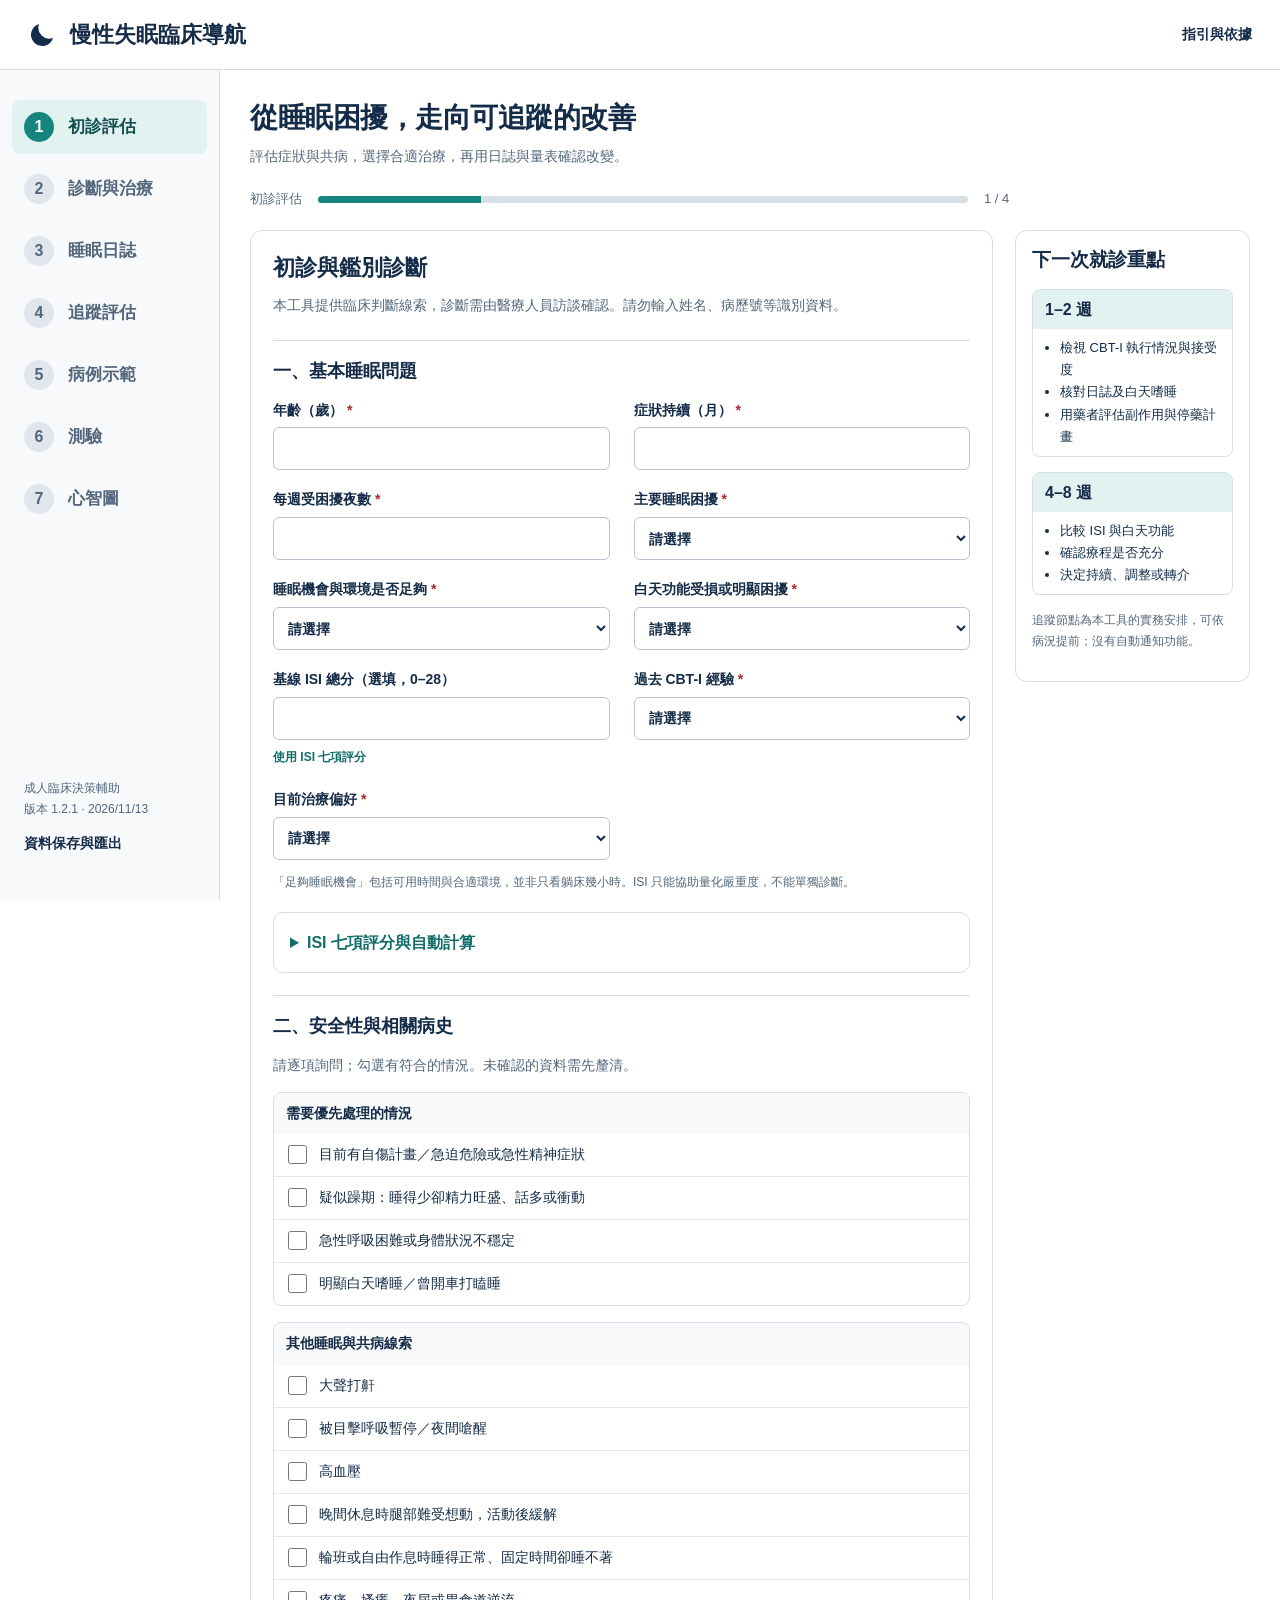
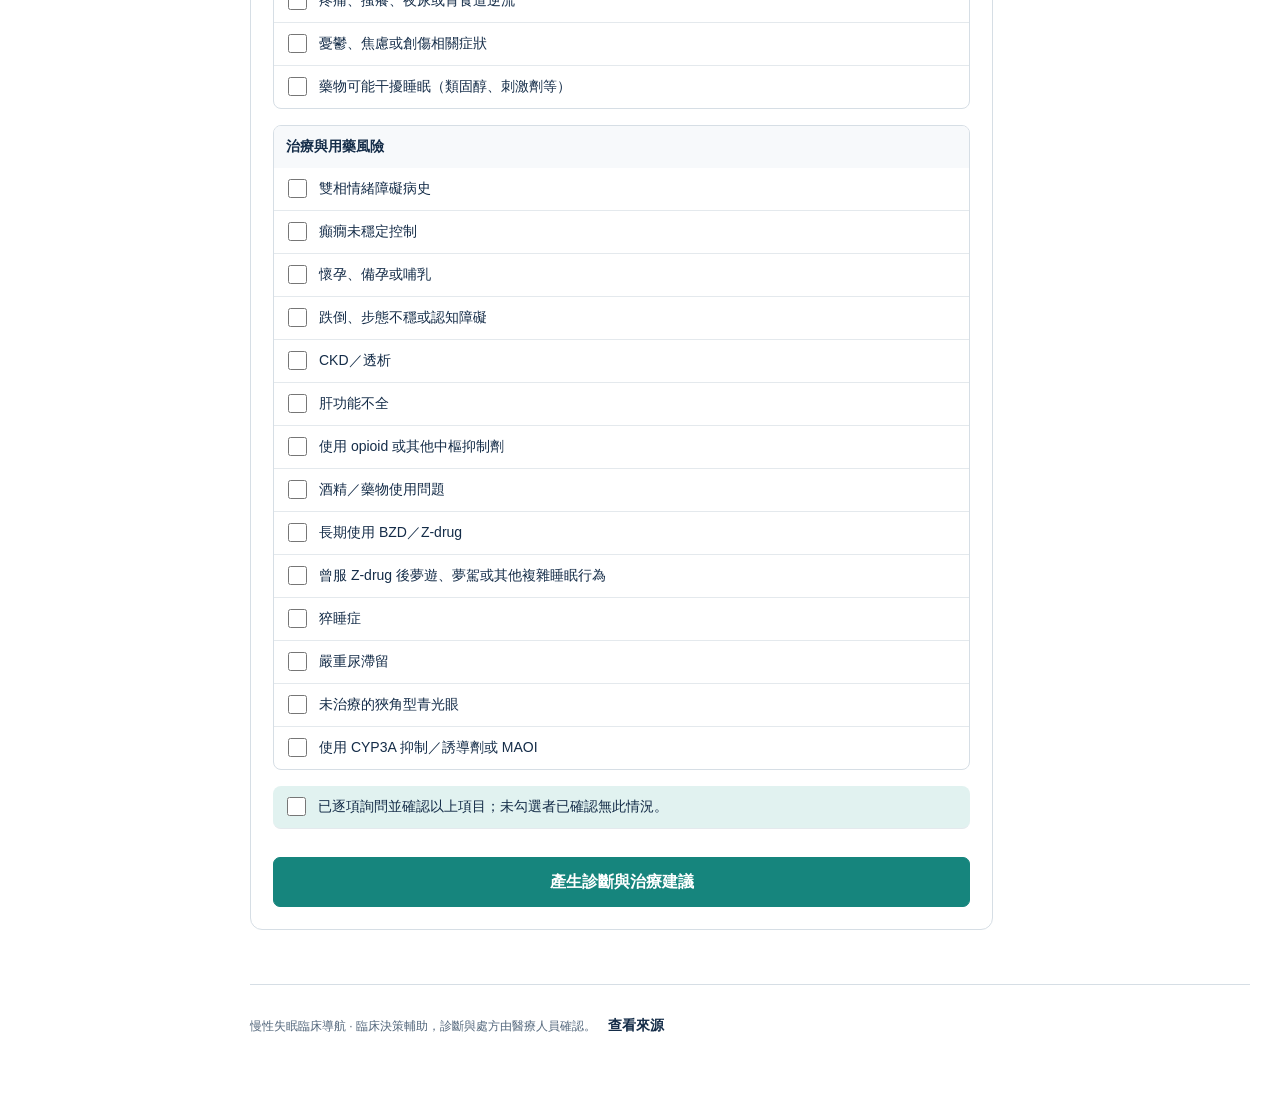
==== commit 4cc21fcc: "v1.2.1: show loaded demo case banner on working pages; rebuild demo case on reload Co-Authored-By: C" ====
--- a/index.html
+++ b/index.html
@@ -1,5 +1,5 @@
 <!doctype html>
-<html lang="zh-Hant"><head><meta charset="utf-8"><meta name="viewport" content="width=device-width,initial-scale=1"><meta name="color-scheme" content="light"><meta name="description" content="成人慢性失眠診斷評估、CBT-I 與藥物選擇、睡眠日誌及後續療效追蹤。"><title>慢性失眠臨床導航</title><style>:root{--navy:#142c48;--teal:#16857d;--teal-light:#e1f2f0;--line:#d6dee5;--muted:#53677c;--light:#f7f9fb;--red:#a52d34;--amber:#8d5b15;--radius:12px}*{box-sizing:border-box}body{margin:0;color:var(--navy);background:white;font-family:-apple-system,BlinkMacSystemFont,"Noto Sans TC","PingFang TC","Microsoft JhengHei",sans-serif;font-size:16px;line-height:1.7}header{height:70px;border-bottom:1px solid var(--line);display:flex;justify-content:space-between;align-items:center;padding:0 28px;background:white;position:sticky;top:0;z-index:10}.brand{display:flex;align-items:center;gap:12px;font-weight:750;font-size:22px;text-decoration:none;color:var(--navy)}.brand svg{width:30px;height:30px;fill:var(--navy)}.shell{display:grid;grid-template-columns:220px minmax(0,1fr)}.sidebar{background:var(--light);border-right:1px solid var(--line);padding:30px 12px;min-height:calc(100vh - 70px);position:sticky;top:70px;height:calc(100vh - 70px);display:flex;flex-direction:column;justify-content:space-between}.sidebar nav{display:grid;gap:8px}.sidebar nav button{text-align:left;border:0;background:none;color:var(--muted);font-size:17px;font-weight:650;display:flex;align-items:center;gap:14px;padding:12px;border-radius:8px}.sidebar nav button.active{background:var(--teal-light);color:#124f50}.sidebar span{width:30px;height:30px;display:inline-grid;place-items:center;background:#e0e6ec;border-radius:50%;font-size:16px}.sidebar .active span{color:white;background:var(--teal)}.sidefoot{color:var(--muted);font-size:12px;padding:12px}.sidefoot button{margin-top:10px}main{padding:28px 30px;max-width:1500px;width:100%;min-width:0}h1{font-size:28px;line-height:1.45;letter-spacing:-.5px;margin:0 0 6px}h2{font-size:22px;line-height:1.4;margin:0 0 10px}h3{font-size:18px;margin:22px 0 12px}p{margin:0 0 14px}button,input,select,textarea{font:inherit}button{background:white;color:var(--navy);border:1px solid #b7c6d2;border-radius:7px;padding:9px 16px;cursor:pointer;font-weight:600;line-height:1.5}button:hover{background:#edf4f4}button:focus-visible,a:focus-visible,input:focus-visible,select:focus-visible{outline:3px solid #4f9eb8;outline-offset:3px}a{color:#0c6b73}input:not([type=checkbox]):not([type=radio]),select{width:100%;min-width:0;border:1px solid #b7c4cf;border-radius:6px;padding:8px 10px;background:white;color:var(--navy);height:43px}input[type=checkbox]{width:19px;height:19px;accent-color:var(--teal);flex:none}label{display:block;font-size:14px;font-weight:650}.fields{display:grid;grid-template-columns:1fr 1fr;gap:18px 24px}.fields small{display:block;font-weight:400;color:var(--muted);font-size:12px}.fields label>input,.fields label>select{margin-top:5px}.required{color:#a82929}.muted,.intro p{color:var(--muted);font-size:14px}.hint{font-size:12px;color:var(--muted);line-height:1.7;margin-top:12px}.progress{display:flex;gap:16px;align-items:center;margin:20px 0;font-size:13px;color:var(--muted)}meter{height:13px;flex:1;max-width:650px}meter::-webkit-meter-bar{background:#d7e0e7;border:0}meter::-webkit-meter-optimum-value{background:var(--teal)}.workspace{display:grid;grid-template-columns:minmax(0,1fr) 235px;gap:22px;align-items:start}.panel{border:1px solid var(--line);border-radius:var(--radius);padding:22px;margin:18px 0;background:white}.workspace .panel{margin-top:0}.panel h3{padding-top:15px;border-top:1px solid var(--line)}.rightnote{border:1px solid var(--line);border-radius:var(--radius);padding:16px;position:sticky;top:100px}.rightnote h2{font-size:19px}.note{border:1px solid var(--line);border-radius:8px;overflow:hidden;margin:15px 0}.note h3{background:var(--teal-light);padding:6px 12px;margin:0;font-size:16px}.note ul{font-size:13px;padding:8px 12px 8px 27px;margin:0}.check{font-size:14px;font-weight:450;display:flex;align-items:flex-start;gap:9px;padding:9px 10px;border-bottom:1px solid #e4e9ed;line-height:1.6}.check input{margin-top:2px}.riskgroup{margin-bottom:16px;border:1px solid var(--line);border-radius:8px;overflow:hidden}.riskgroup h4{font-size:14px;margin:0;padding:9px 12px;background:var(--light)}.riskgroup .check:last-child{border-bottom:0}.confirm{background:var(--teal-light);border-radius:8px;margin:16px 0}.primary{background:var(--teal);color:white;border-color:var(--teal)}.primary:hover{background:#0d6d68}.wide{width:100%;margin-top:12px;padding:12px}.textbutton{background:none;border:0;padding:4px 0;font-size:14px}.error{color:var(--red);font-weight:650;font-size:14px;margin:12px 0}.error:empty{display:none}.notice{border-left:4px solid var(--teal);background:#eef8f6;padding:16px 20px;border-radius:6px;margin:18px 0}.notice.warn{background:#fff8e9;border-color:#c88e35}.notice.danger{background:#fff0f0;border-color:var(--red)}.notice h2{font-size:21px}.notice p:last-child{margin-bottom:0}.checklist{list-style:none;padding:0}.checklist li{padding:6px 0;border-bottom:1px solid #edf0f2}.checklist b{color:var(--teal);display:inline-block;min-width:48px}.checklist .no{color:var(--amber)}.actions{display:flex;gap:10px;flex-wrap:wrap;margin:18px 0}.inline{display:flex;align-items:end;gap:16px;flex-wrap:wrap}.inline label{min-width:180px}.tablewrap{overflow:auto;margin:24px 0;border:1px solid var(--line);border-radius:9px}table{width:100%;border-collapse:collapse;font-size:13px;white-space:nowrap}caption{padding:12px;text-align:left;font-weight:700;background:var(--light)}th,td{text-align:left;padding:10px 12px;border-bottom:1px solid var(--line)}th{background:var(--light)}td button{font-size:12px;padding:4px 8px;margin:2px}.metrics{display:grid;grid-template-columns:repeat(4,1fr);gap:16px;margin:20px 0}.metric{border-top:3px solid var(--teal);padding:12px;background:var(--light)}.metric strong{display:block;font-size:25px}.metric span{font-size:12px;color:var(--muted)}.empty{padding:25px;border:1px dashed #becbd5;color:var(--muted);text-align:center;border-radius:8px;margin:20px 0}details{padding:12px 0;border-top:1px solid var(--line)}summary{font-weight:650;cursor:pointer}details p,details ul,details ol{font-size:14px;margin-top:12px}.drug{padding:18px 0;border-top:1px solid var(--line)}.drug h3{border:0;margin:0 0 8px;padding:0}.drug .status{font-size:12px;font-weight:700;color:var(--teal)}.drug .status.exclude{color:var(--red)}.drug p{font-size:14px}.case{display:grid;grid-template-columns:1fr auto;gap:20px;border-top:1px solid var(--line);padding:22px 0;align-items:center}.case h2{font-size:20px}.case p{font-size:14px;color:var(--muted)}.filelabel{display:block;margin:22px 0}.filelabel input{display:block;margin-top:8px}.dangerbutton{color:var(--red);border-color:#d5a1a5}.chart{width:100%;height:230px;border:1px solid var(--line);border-radius:8px;background:var(--light)}.chart text{font-size:12px;fill:var(--muted)}.source{border-bottom:1px solid var(--line);padding:18px 0}.source h2{font-size:18px}.source p{font-size:14px;color:var(--muted)}footer{font-size:12px;color:var(--muted);border-top:1px solid var(--line);padding:26px 0;margin-top:36px}footer button{margin-left:12px;font-size:12px}#toast:not(:empty){padding:10px 15px;margin-bottom:16px;background:var(--teal-light);border-radius:8px;font-size:14px}[hidden]{display:none!important}@media(min-width:1500px){main{padding:36px 45px}.workspace{grid-template-columns:minmax(0,1fr) 270px;gap:30px}}@media(max-width:1100px){.workspace{grid-template-columns:1fr}.rightnote{position:static;display:grid;grid-template-columns:1fr 1fr;gap:12px}.rightnote h2,.rightnote>.hint{grid-column:1/-1}.rightnote .note{margin:0}.shell{grid-template-columns:190px minmax(0,1fr)}main{padding:24px}.sidebar nav button{font-size:15px;gap:10px}}@media(max-width:720px){header{height:60px;padding:0 16px}.brand{font-size:18px;gap:8px}.brand svg{width:24px}.shell{display:block}.sidebar{height:auto;min-height:0;position:sticky;top:60px;padding:8px;border-right:0;border-bottom:1px solid var(--line);z-index:9}.sidebar nav{display:flex;gap:5px;overflow-x:auto}.sidebar nav button{white-space:nowrap;font-size:13px;padding:8px;gap:5px}.sidebar span{width:22px;height:22px;font-size:12px}.sidefoot{display:none}main{padding:22px 16px}h1{font-size:23px}h2{font-size:20px}.fields{grid-template-columns:1fr;gap:14px}.panel{padding:18px}.metrics{grid-template-columns:1fr 1fr;gap:10px}.case{grid-template-columns:1fr}.rightnote{grid-template-columns:1fr}.rightnote h2,.rightnote>.hint{grid-column:auto}.view{scroll-margin-top:130px}.progress{gap:9px}}@media print{header,.sidebar,footer,.actions,button,.filelabel,#toast{display:none!important}.shell{display:block}main{padding:0;max-width:none}.view{display:none!important}.view.printable{display:block!important}.panel,.notice{break-inside:avoid}.rightnote{position:static}.tablewrap{overflow:visible}body{font-size:12px}h1{font-size:22px}h2{font-size:17px}}
+<html lang="zh-Hant"><head><meta charset="utf-8"><meta name="viewport" content="width=device-width,initial-scale=1"><meta name="color-scheme" content="light"><meta name="description" content="成人慢性失眠診斷評估、CBT-I 與藥物選擇、睡眠日誌及後續療效追蹤。"><title>慢性失眠臨床導航</title><style>:root{--navy:#142c48;--teal:#16857d;--teal-light:#e1f2f0;--line:#d6dee5;--muted:#53677c;--light:#f7f9fb;--red:#a52d34;--amber:#8d5b15;--radius:12px}*{box-sizing:border-box}body{margin:0;color:var(--navy);background:white;font-family:-apple-system,BlinkMacSystemFont,"Noto Sans TC","PingFang TC","Microsoft JhengHei",sans-serif;font-size:16px;line-height:1.7}header{height:70px;border-bottom:1px solid var(--line);display:flex;justify-content:space-between;align-items:center;padding:0 28px;background:white;position:sticky;top:0;z-index:10}.brand{display:flex;align-items:center;gap:12px;font-weight:750;font-size:22px;text-decoration:none;color:var(--navy)}.brand svg{width:30px;height:30px;fill:var(--navy)}.shell{display:grid;grid-template-columns:220px minmax(0,1fr)}.sidebar{background:var(--light);border-right:1px solid var(--line);padding:30px 12px;min-height:calc(100vh - 70px);position:sticky;top:70px;height:calc(100vh - 70px);display:flex;flex-direction:column;justify-content:space-between}.sidebar nav{display:grid;gap:8px}.sidebar nav button{text-align:left;border:0;background:none;color:var(--muted);font-size:17px;font-weight:650;display:flex;align-items:center;gap:14px;padding:12px;border-radius:8px}.sidebar nav button.active{background:var(--teal-light);color:#124f50}.sidebar span{width:30px;height:30px;display:inline-grid;place-items:center;background:#e0e6ec;border-radius:50%;font-size:16px}.sidebar .active span{color:white;background:var(--teal)}.sidefoot{color:var(--muted);font-size:12px;padding:12px}.sidefoot button{margin-top:10px}main{padding:28px 30px;max-width:1500px;width:100%;min-width:0}h1{font-size:28px;line-height:1.45;letter-spacing:-.5px;margin:0 0 6px}h2{font-size:22px;line-height:1.4;margin:0 0 10px}h3{font-size:18px;margin:22px 0 12px}p{margin:0 0 14px}button,input,select,textarea{font:inherit}button{background:white;color:var(--navy);border:1px solid #b7c6d2;border-radius:7px;padding:9px 16px;cursor:pointer;font-weight:600;line-height:1.5}button:hover{background:#edf4f4}button:focus-visible,a:focus-visible,input:focus-visible,select:focus-visible{outline:3px solid #4f9eb8;outline-offset:3px}a{color:#0c6b73}input:not([type=checkbox]):not([type=radio]),select{width:100%;min-width:0;border:1px solid #b7c4cf;border-radius:6px;padding:8px 10px;background:white;color:var(--navy);height:43px}input[type=checkbox]{width:19px;height:19px;accent-color:var(--teal);flex:none}label{display:block;font-size:14px;font-weight:650}.fields{display:grid;grid-template-columns:1fr 1fr;gap:18px 24px}.fields small{display:block;font-weight:400;color:var(--muted);font-size:12px}.fields label>input,.fields label>select{margin-top:5px}.required{color:#a82929}.muted,.intro p{color:var(--muted);font-size:14px}.hint{font-size:12px;color:var(--muted);line-height:1.7;margin-top:12px}.progress{display:flex;gap:16px;align-items:center;margin:20px 0;font-size:13px;color:var(--muted)}meter{height:13px;flex:1;max-width:650px}meter::-webkit-meter-bar{background:#d7e0e7;border:0}meter::-webkit-meter-optimum-value{background:var(--teal)}.workspace{display:grid;grid-template-columns:minmax(0,1fr) 235px;gap:22px;align-items:start}.panel{border:1px solid var(--line);border-radius:var(--radius);padding:22px;margin:18px 0;background:white}.workspace .panel{margin-top:0}.panel h3{padding-top:15px;border-top:1px solid var(--line)}.rightnote{border:1px solid var(--line);border-radius:var(--radius);padding:16px;position:sticky;top:100px}.rightnote h2{font-size:19px}.note{border:1px solid var(--line);border-radius:8px;overflow:hidden;margin:15px 0}.note h3{background:var(--teal-light);padding:6px 12px;margin:0;font-size:16px}.note ul{font-size:13px;padding:8px 12px 8px 27px;margin:0}.check{font-size:14px;font-weight:450;display:flex;align-items:flex-start;gap:9px;padding:9px 10px;border-bottom:1px solid #e4e9ed;line-height:1.6}.check input{margin-top:2px}.riskgroup{margin-bottom:16px;border:1px solid var(--line);border-radius:8px;overflow:hidden}.riskgroup h4{font-size:14px;margin:0;padding:9px 12px;background:var(--light)}.riskgroup .check:last-child{border-bottom:0}.confirm{background:var(--teal-light);border-radius:8px;margin:16px 0}.primary{background:var(--teal);color:white;border-color:var(--teal)}.primary:hover{background:#0d6d68}.wide{width:100%;margin-top:12px;padding:12px}.textbutton{background:none;border:0;padding:4px 0;font-size:14px}.error{color:var(--red);font-weight:650;font-size:14px;margin:12px 0}.error:empty{display:none}.notice{border-left:4px solid var(--teal);background:#eef8f6;padding:16px 20px;border-radius:6px;margin:18px 0}.notice.warn{background:#fff8e9;border-color:#c88e35}.notice.danger{background:#fff0f0;border-color:var(--red)}.notice h2{font-size:21px}.notice p:last-child{margin-bottom:0}.checklist{list-style:none;padding:0}.checklist li{padding:6px 0;border-bottom:1px solid #edf0f2}.checklist b{color:var(--teal);display:inline-block;min-width:48px}.checklist .no{color:var(--amber)}.actions{display:flex;gap:10px;flex-wrap:wrap;margin:18px 0}.inline{display:flex;align-items:end;gap:16px;flex-wrap:wrap}.inline label{min-width:180px}.tablewrap{overflow:auto;margin:24px 0;border:1px solid var(--line);border-radius:9px}table{width:100%;border-collapse:collapse;font-size:13px;white-space:nowrap}caption{padding:12px;text-align:left;font-weight:700;background:var(--light)}th,td{text-align:left;padding:10px 12px;border-bottom:1px solid var(--line)}th{background:var(--light)}td button{font-size:12px;padding:4px 8px;margin:2px}.metrics{display:grid;grid-template-columns:repeat(4,1fr);gap:16px;margin:20px 0}.metric{border-top:3px solid var(--teal);padding:12px;background:var(--light)}.metric strong{display:block;font-size:25px}.metric span{font-size:12px;color:var(--muted)}.empty{padding:25px;border:1px dashed #becbd5;color:var(--muted);text-align:center;border-radius:8px;margin:20px 0}details{padding:12px 0;border-top:1px solid var(--line)}summary{font-weight:650;cursor:pointer}details p,details ul,details ol{font-size:14px;margin-top:12px}.drug{padding:18px 0;border-top:1px solid var(--line)}.drug h3{border:0;margin:0 0 8px;padding:0}.drug .status{font-size:12px;font-weight:700;color:var(--teal)}.drug .status.exclude{color:var(--red)}.drug p{font-size:14px}.case{display:grid;grid-template-columns:1fr auto;gap:20px;border-top:1px solid var(--line);padding:22px 0;align-items:center}.case h2{font-size:20px}.case p{font-size:14px;color:var(--muted)}.filelabel{display:block;margin:22px 0}.filelabel input{display:block;margin-top:8px}.dangerbutton{color:var(--red);border-color:#d5a1a5}.chart{width:100%;height:230px;border:1px solid var(--line);border-radius:8px;background:var(--light)}.chart text{font-size:12px;fill:var(--muted)}.source{border-bottom:1px solid var(--line);padding:18px 0}.source h2{font-size:18px}.source p{font-size:14px;color:var(--muted)}footer{font-size:12px;color:var(--muted);border-top:1px solid var(--line);padding:26px 0;margin-top:36px}footer button{margin-left:12px;font-size:12px}.casebanner{border:1px solid #9fd1cb;background:#f3faf9;border-radius:var(--radius);padding:14px 18px;margin:0 0 18px}.casebanner-head{display:flex;align-items:center;gap:8px;flex-wrap:wrap;font-size:17px}.casebanner p{font-size:14px;color:var(--muted);margin:6px 0}.casebanner details{padding:6px 0;border-top:0}.casebanner details ul{margin:6px 0}.casebanner-actions{display:flex;gap:8px;flex-wrap:wrap;margin-top:8px}.casebanner-actions button{font-size:13px;padding:6px 12px}#toast:not(:empty){padding:10px 15px;margin-bottom:16px;background:var(--teal-light);border-radius:8px;font-size:14px}[hidden]{display:none!important}@media(min-width:1500px){main{padding:36px 45px}.workspace{grid-template-columns:minmax(0,1fr) 270px;gap:30px}}@media(max-width:1100px){.workspace{grid-template-columns:1fr}.rightnote{position:static;display:grid;grid-template-columns:1fr 1fr;gap:12px}.rightnote h2,.rightnote>.hint{grid-column:1/-1}.rightnote .note{margin:0}.shell{grid-template-columns:190px minmax(0,1fr)}main{padding:24px}.sidebar nav button{font-size:15px;gap:10px}}@media(max-width:720px){header{height:60px;padding:0 16px}.brand{font-size:18px;gap:8px}.brand svg{width:24px}.shell{display:block}.sidebar{height:auto;min-height:0;position:sticky;top:60px;padding:8px;border-right:0;border-bottom:1px solid var(--line);z-index:9}.sidebar nav{display:flex;gap:5px;overflow-x:auto}.sidebar nav button{white-space:nowrap;font-size:13px;padding:8px;gap:5px}.sidebar span{width:22px;height:22px;font-size:12px}.sidefoot{display:none}main{padding:22px 16px}h1{font-size:23px}h2{font-size:20px}.fields{grid-template-columns:1fr;gap:14px}.panel{padding:18px}.metrics{grid-template-columns:1fr 1fr;gap:10px}.case{grid-template-columns:1fr}.rightnote{grid-template-columns:1fr}.rightnote h2,.rightnote>.hint{grid-column:auto}.view{scroll-margin-top:130px}.progress{gap:9px}}@media print{header,.sidebar,footer,.actions,button,.filelabel,#toast{display:none!important}.shell{display:block}main{padding:0;max-width:none}.view{display:none!important}.view.printable{display:block!important}.panel,.notice{break-inside:avoid}.rightnote{position:static}.tablewrap{overflow:visible}body{font-size:12px}h1{font-size:22px}h2{font-size:17px}}
 
 .isi-calculator{margin:20px 0;border:1px solid var(--line);border-radius:10px;padding:16px;scroll-margin-top:95px}.isi-calculator>summary{color:#126d69}.isi-calculator>p{font-size:14px}.isi-items{display:grid;gap:12px;margin:18px 0}.isi-item{min-width:0;margin:0;border:0;padding:0 0 14px;border-bottom:1px solid var(--line)}.isi-item legend{font-size:14px;font-weight:650;margin-bottom:9px;padding:0}.isi-options{display:grid;grid-template-columns:repeat(5,minmax(0,1fr));gap:7px}.isi-option{position:relative;min-width:0;cursor:pointer}.isi-option input[type=radio]{position:absolute;opacity:0;width:1px;height:1px}.isi-option span{display:flex;align-items:center;justify-content:center;flex-direction:column;min-height:61px;border:1px solid #b7c6d2;border-radius:7px;background:white;padding:6px 2px;line-height:1.4}.isi-option b{font-size:18px}.isi-option small{font-size:12px;font-weight:400;text-align:center;overflow-wrap:anywhere}.isi-option input:checked+span{background:var(--teal-light);border:2px solid var(--teal);padding:5px 1px;color:#0d5755}.isi-option input:focus-visible+span{outline:3px solid #4f9eb8;outline-offset:2px}.isi-item:disabled{opacity:.65}.isi-result{border-left:4px solid #b4c4d0;background:var(--light);padding:14px 16px;margin:16px 0;line-height:1.6}.isi-result strong,.isi-result span,.isi-result small{display:block}.isi-result strong{font-size:21px}.isi-result small{font-size:12px;color:var(--muted)}.isi-complete{border-color:var(--teal);background:#eef8f6}.isi-scale{display:grid;grid-template-columns:repeat(4,minmax(0,1fr));gap:4px;text-align:center;font-size:12px;line-height:1.6}.isi-scale span{padding:6px 2px;border-top:3px solid #a9c9c5}.isi-scale span:nth-child(2){border-color:#c9bb7e}.isi-scale span:nth-child(3){border-color:#cf9a68}.isi-scale span:nth-child(4){border-color:#c88689}.isi-breakdown{white-space:normal;min-width:150px}.isi-item:disabled .isi-option{cursor:default}button:disabled{cursor:default;opacity:.55}.fields label>.textbutton{font-size:12px;color:#126d69;margin-top:4px}@media(max-width:720px){.isi-calculator{padding:12px;scroll-margin-top:140px}.isi-options{gap:4px}.isi-option span{min-height:67px}.isi-option small{font-size:11px}.isi-scale{font-size:11px}}
 .chips{display:flex;flex-wrap:wrap;gap:8px;margin:16px 0}.chip{border-radius:999px;padding:6px 14px;font-size:14px}.chip[aria-pressed=true]{background:var(--teal);color:white;border-color:var(--teal)}.tag{display:inline-block;font-size:12px;font-weight:700;color:#124f50;background:var(--teal-light);border-radius:999px;padding:2px 10px;margin-right:10px;vertical-align:middle}.case details{border-top:0;padding:4px 0 0}.case details ul{padding-left:20px;margin:8px 0}.case details li{font-size:14px}
@@ -8,8 +8,8 @@
 @media(max-width:1100px){.mindmap{grid-template-columns:repeat(2,minmax(0,1fr))}}@media(max-width:720px){.mindmap{grid-template-columns:1fr}.quizbar{top:115px}.qopt{font-size:14px}}@media print{.quizbar,.mapbar{display:none}}
 </style></head><body>
 <header><a class="brand" href="#assessment"><svg viewBox="0 0 24 24" aria-hidden="true"><path d="M20 15.2A8.8 8.8 0 0 1 8.8 4 9 9 0 1 0 20 15.2Z"/></svg>慢性失眠臨床導航</a><button class="textbutton" data-nav="sources">指引與依據</button></header>
-<div class="shell"><aside class="sidebar"><nav aria-label="主要流程"><button data-nav="assessment"><span>1</span>初診評估</button><button data-nav="plan"><span>2</span>診斷與治療</button><button data-nav="diary"><span>3</span>睡眠日誌</button><button data-nav="followup"><span>4</span>追蹤評估</button><button data-nav="cases"><span>5</span>病例示範</button><button data-nav="quiz"><span>6</span>測驗</button><button data-nav="mindmap"><span>7</span>心智圖</button></nav><div class="sidefoot">成人臨床決策輔助<br>版本 1.2 · 2026/11/13<br><button data-nav="data" class="textbutton">資料保存與匯出</button></div></aside>
-<main id="main" tabindex="-1"><div id="toast" role="status" aria-live="polite"></div>
+<div class="shell"><aside class="sidebar"><nav aria-label="主要流程"><button data-nav="assessment"><span>1</span>初診評估</button><button data-nav="plan"><span>2</span>診斷與治療</button><button data-nav="diary"><span>3</span>睡眠日誌</button><button data-nav="followup"><span>4</span>追蹤評估</button><button data-nav="cases"><span>5</span>病例示範</button><button data-nav="quiz"><span>6</span>測驗</button><button data-nav="mindmap"><span>7</span>心智圖</button></nav><div class="sidefoot">成人臨床決策輔助<br>版本 1.2.1 · 2026/11/13<br><button data-nav="data" class="textbutton">資料保存與匯出</button></div></aside>
+<main id="main" tabindex="-1"><div id="toast" role="status" aria-live="polite"></div><div id="caseBanner"></div>
 <section id="assessment" class="view"><div class="intro"><h1>從睡眠困擾，走向可追蹤的改善</h1><p>評估症狀與共病，選擇合適治療，再用日誌與量表確認改變。</p></div><div class="progress"><span>初診評估</span><meter min="0" max="4" value="1" aria-label="流程第 1 步，共 4 步"></meter><span>1 / 4</span></div>
 <div class="workspace"><div><form id="assessmentForm" novalidate><div class="panel"><h2>初診與鑑別診斷</h2><p class="muted">本工具提供臨床判斷線索，診斷需由醫療人員訪談確認。請勿輸入姓名、病歷號等識別資料。</p><h3>一、基本睡眠問題</h3><div class="fields" id="profileFields"></div><p class="hint">「足夠睡眠機會」包括可用時間與合適環境，並非只看躺床幾小時。ISI 只能協助量化嚴重度，不能單獨診斷。</p><div id="baselineIsi"></div><h3>二、安全性與相關病史</h3><p class="muted">請逐項詢問；勾選有符合的情況。未確認的資料需先釐清。</p><div id="riskFields"></div><label class="check confirm"><input type="checkbox" id="reviewed">已逐項詢問並確認以上項目；未勾選者已確認無此情況。</label><div class="error" id="assessmentError" role="alert"></div><button type="submit" class="primary wide">產生診斷與治療建議</button></div></form></div>
 <aside class="rightnote"><h2>下一次就診重點</h2><div class="note"><h3>1–2 週</h3><ul><li>檢視 CBT-I 執行情況與接受度</li><li>核對日誌及白天嗜睡</li><li>用藥者評估副作用與停藥計畫</li></ul></div><div class="note"><h3>4–8 週</h3><ul><li>比較 ISI 與白天功能</li><li>確認療程是否充分</li><li>決定持續、調整或轉介</li></ul></div><p class="hint">追蹤節點為本工具的實務安排，可依病況提前；沒有自動通知功能。</p></aside></div></section>
@@ -166,7 +166,7 @@
 const E=window.Insomnia,$=id=>document.getElementById(id),esc=s=>String(s??'').replace(/[&<>"']/g,c=>({'&':'&amp;','<':'&lt;','>':'&gt;','"':'&quot;',"'":'&#39;'}[c]));
 const today=()=>new Intl.DateTimeFormat('en-CA',{timeZone:'Asia/Taipei',year:'numeric',month:'2-digit',day:'2-digit'}).format(new Date());
 const fresh=()=>({version:1,profile:{age:'',months:'',nights:'',pattern:'',opportunity:'',impact:'',isi:'',preference:'',cbti:'',reviewed:false,flags:[]},diary:[],followups:[]});
-const KEY='insomnia-navigator-v1';let state=fresh(),persistent=false,editing=null,profileDirty=false;
+const KEY='insomnia-navigator-v1';let state=fresh(),persistent=false,editing=null,profileDirty=false,activeCase=null;const CASE_KEY=KEY+'-case';
 const sources={
  va:{name:'VA／DoD 2025：慢性失眠與 OSA',url:'https://www.healthquality.va.gov/guidelines/CD/insomnia/',text:'成人診斷、鑑別、CBT-I 調整條件、藥物與轉介流程。'},
  aasm:{name:'AASM 2021：行為與心理治療',url:'https://pmc.ncbi.nlm.nih.gov/articles/PMC7853203/',text:'完整 CBT-I 為強建議；睡眠衛教不宜單獨作為慢性失眠治療。'},
@@ -221,7 +221,9 @@
 }
 function fillProfile(){for(const k of ['age','months','nights','pattern','opportunity','impact','isi','preference','cbti'])$(k).value=state.profile[k]??'';$('reviewed').checked=!!state.profile.reviewed;document.querySelectorAll('[data-risk]').forEach(el=>el.checked=(state.profile.flags||[]).includes(el.dataset.risk));$('isi').readOnly=state.followups.length>0;fillIsi('baseline',state.profile.isiItems,state.followups.length>0);}
 function collectProfile(){const p={};for(const k of ['age','months','nights','pattern','opportunity','impact','isi','preference','cbti'])p[k]=$(k).value;p.reviewed=$('reviewed').checked;p.flags=[...document.querySelectorAll('[data-risk]:checked')].map(el=>el.dataset.risk);const items=readIsiItems('baseline');if(E.scoreIsi(items).answered)p.isiItems=items;return p;}
-function nav(id){if(id!=='assessment'&&profileDirty&&!$('assessment').hidden){const p=collectProfile();const a=E.assess(p);state.profile=p;profileDirty=false;if(!a.error)save();}if(!$(id)?.classList.contains('view'))id='assessment';document.querySelectorAll('.view').forEach(el=>el.hidden=el.id!==id);document.querySelectorAll('[data-nav]').forEach(el=>{el.classList.toggle('active',el.dataset.nav===id);if(el.closest('nav'))el.setAttribute('aria-current',el.dataset.nav===id?'step':'false');});history.replaceState(null,'','#'+id);if(id==='plan')renderPlan();if(id==='diary')renderDiary();if(id==='followup')renderFollowups();if(id==='quiz')updateQuizScore();$('main').focus({preventScroll:true});window.scrollTo({top:0,behavior:'instant'});document.querySelector('.sidebar nav .active')?.scrollIntoView({block:'nearest',inline:'nearest'});}
+function setActiveCase(i){activeCase=i;try{if(i==null){sessionStorage.removeItem(CASE_KEY);localStorage.removeItem(CASE_KEY);}else{sessionStorage.setItem(CASE_KEY,String(i));if(persistent)localStorage.setItem(CASE_KEY,String(i));}}catch(e){}}
+function renderCaseBanner(id){const c=activeCase!=null&&cases[activeCase];const show=c&&['assessment','plan','diary','followup'].includes(id);$('caseBanner').innerHTML=show?`<aside class="casebanner" aria-label="目前載入的示範病例"><div class="casebanner-head"><span class="tag">${esc(c.tag)}</span><strong>示範病例 ${activeCase+1}：${esc(c.title)}</strong></div><p>${esc(c.summary)}</p><details><summary>學習重點與預期分支</summary><ul>${c.points.map(x=>`<li>${esc(x)}</li>`).join('')}</ul><p class="hint">預期分支：${esc(c.expect)}…</p></details><div class="casebanner-actions"><button type="button" data-nav="assessment">查看初診資料</button><button type="button" data-nav="diary">睡眠日誌（${state.diary.length} 天）</button><button type="button" data-nav="followup">追蹤（${state.followups.length} 次）</button><button type="button" data-nav="cases">換其他病例</button><button type="button" class="textbutton" data-close-case>關閉提示</button></div></aside>`:'';}
+function nav(id){if(id!=='assessment'&&profileDirty&&!$('assessment').hidden){const p=collectProfile();const a=E.assess(p);state.profile=p;profileDirty=false;if(!a.error)save();}if(!$(id)?.classList.contains('view'))id='assessment';document.querySelectorAll('.view').forEach(el=>el.hidden=el.id!==id);document.querySelectorAll('[data-nav]').forEach(el=>{el.classList.toggle('active',el.dataset.nav===id);if(el.closest('nav'))el.setAttribute('aria-current',el.dataset.nav===id?'step':'false');});history.replaceState(null,'','#'+id);renderCaseBanner(id);if(id==='plan')renderPlan();if(id==='diary')renderDiary();if(id==='followup')renderFollowups();if(id==='quiz')updateQuizScore();$('main').focus({preventScroll:true});window.scrollTo({top:0,behavior:'instant'});document.querySelector('.sidebar nav .active')?.scrollIntoView({block:'nearest',inline:'nearest'});}
 function warning(t,body,tone='warn'){return `<div class="notice ${tone}"><h2>${esc(t)}</h2>${body}</div>`;}
 function renderPlan(){const p=state.profile,a=E.assess(p);if(a.error){$('planContent').innerHTML=`<div class="empty">${esc(a.error)}<div class="actions"><button data-nav="assessment">回到初診評估</button></div></div>`;return;}
  let html=warning(a.title,`<p>判斷基於目前輸入；量表、日誌與篩檢結果不能單獨確立診斷。</p>`,a.tone);
@@ -272,8 +274,10 @@
 fillIsi('followup');attachIsiEvents();
 for(const [id,key] of [['isi','baseline'],['f_isi','followup']]){const b=document.createElement('button');b.type='button';b.className='textbutton';b.dataset.openIsi=key;b.textContent='使用 ISI 七項評分';b.setAttribute('aria-controls',key+'IsiDetails');$(id).parentElement.append(b);}
 try{const stored=localStorage.getItem(KEY);if(stored){state=E.validateImport(JSON.parse(stored));persistent=true;}}catch(e){toast('舊有資料未能載入；請匯入有效備份。');}
+try{const ci=sessionStorage.getItem(CASE_KEY)??(persistent?localStorage.getItem(CASE_KEY):null);if(ci!=null&&cases[+ci]){activeCase=+ci;if(!persistent)state=cases[activeCase].build(today());}}catch(e){}
 fillProfile();$('persist').checked=persistent;$('storageStatus').textContent=persistent?'此個案已保存於此瀏覽器。':'目前未啟用持久保存；重新整理前請先匯出。';
-document.addEventListener('click',ev=>{const b=ev.target.closest('button');if(!b)return;if(b.dataset.nav)nav(b.dataset.nav);if(b.dataset.case!=null){if(!confirm('載入虛構示範會取代目前個案；需要保留的資料請先匯出。確定載入？'))return;state=cases[+b.dataset.case].build(today());profileDirty=false;editing=null;resetForms();fillProfile();save();toast('已載入虛構示範病例；所有數據僅供教學。');nav('plan');}
+document.addEventListener('click',ev=>{const b=ev.target.closest('button');if(!b)return;if(b.dataset.nav)nav(b.dataset.nav);if(b.dataset.case!=null){if(!confirm('載入虛構示範會取代目前個案；需要保留的資料請先匯出。確定載入？'))return;state=cases[+b.dataset.case].build(today());setActiveCase(+b.dataset.case);profileDirty=false;editing=null;resetForms();fillProfile();save();toast('已載入虛構示範病例；所有數據僅供教學。');nav('plan');return;}
+ if(b.hasAttribute('data-close-case')){setActiveCase(null);renderCaseBanner('');return;}
  if(b.dataset.editDiary){const r=state.diary.find(r=>r.date===b.dataset.editDiary);editing=r.date;for(const k of ['date','bed','up','sol','waso','ema','nap','quality'])$('d_'+k).value=r[k];$('cancelDiary').hidden=false;$('diaryForm').scrollIntoView({behavior:'smooth',block:'center'});}
  if(b.dataset.deleteDiary&&confirm('刪除此日睡眠日誌？')){state.diary=state.diary.filter(r=>r.date!==b.dataset.deleteDiary);if(editing===b.dataset.deleteDiary){editing=null;resetDiaryForm();}save();renderDiary();}
  if(b.dataset.deleteFollowup&&confirm('刪除此追蹤紀錄？')){state.followups=state.followups.filter(r=>r.date!==b.dataset.deleteFollowup);save();fillProfile();renderFollowups();}
@@ -286,12 +290,12 @@
 $('followupForm').addEventListener('submit',ev=>{ev.preventDefault();const r={};for(const k of ['date','weeks','isi','adherence','function','adverse'])r[k]=$('f_'+k).value;const items=readIsiItems('followup');if(E.scoreIsi(items).answered)r.isiItems=items;const base=state.profile.isi;let error='';if(base===''||base==null||E.assess(state.profile).error)error='先完成初診評估並填寫 ISI 基線。';if(!E.validDate(r.date)||r.date>today())error='請填有效的非未來日期。';if(!Number.isInteger(+r.isi)||r.isi===''||+r.isi<0||+r.isi>28)error='本次 ISI 必須是 0–28 整數。';if(!Number.isInteger(+r.weeks)||r.weeks===''||+r.weeks<0||+r.weeks>520||!Number.isInteger(+r.adherence)||r.adherence===''||+r.adherence<0||+r.adherence>7)error='請檢查療程週數與策略執行天數。';if(!r.function||!r.adverse)error='請選白天功能與副作用。';if(state.followups.some(f=>f.date===r.date))error='同日已有追蹤紀錄；請確認並刪除舊紀錄後再重填。';if(E.isiItemsError(r))error=E.isiItemsError(r);if(error){$('followupError').textContent=error;return;}state.followups.push(r);resetFollowupForm();save();fillProfile();renderFollowups();toast('已儲存並更新追蹤評估。');});
 $('sourceList').innerHTML=Object.entries(sources).map(([k,s])=>`<div class="source"><h2>${link(k)}</h2><p>${s.text}</p></div>`).join('');
 renderCases();renderQuiz();renderMap();
-$('persist').onchange=()=>{persistent=$('persist').checked;if(persistent){const a=E.assess(state.profile);if(a.error){persistent=false;$('persist').checked=false;toast('請先完成初診評估並產生建議，再啟用保存。');return;}save();}else{try{localStorage.removeItem(KEY);$('storageStatus').textContent='已移除此瀏覽器的保存資料；本分頁仍保留目前個案。';}catch(e){$('storageStatus').textContent='無法移除保存資料，請由瀏覽器設定清除網站資料。';}}};
+$('persist').onchange=()=>{persistent=$('persist').checked;if(persistent){const a=E.assess(state.profile);if(a.error){persistent=false;$('persist').checked=false;toast('請先完成初診評估並產生建議，再啟用保存。');return;}save();setActiveCase(activeCase);}else{try{localStorage.removeItem(KEY);localStorage.removeItem(CASE_KEY);$('storageStatus').textContent='已移除此瀏覽器的保存資料；本分頁仍保留目前個案。';}catch(e){$('storageStatus').textContent='無法移除保存資料，請由瀏覽器設定清除網站資料。';}}};
 $('exportJson').onclick=()=>{try{E.validateImport(state);download(JSON.stringify(state,null,2),'insomnia-backup-'+today()+'.json','application/json');toast('備份已匯出；檔案可能包含健康資訊，請妥善保存。');}catch(e){toast('請先完成初診評估並產生建議，再匯出完整備份。');}};
 $('exportCsv').onclick=()=>{const quote=x=>'"'+String(x??'').replace(/"/g,'""')+'"';const rows=[['日期','準備入睡時間','最終離床時間','入睡前清醒分鐘','夜間清醒分鐘','早醒後清醒分鐘','午睡分鐘','白天功能0到4','總睡眠分鐘','睡眠效率%'],...[...state.diary].sort((a,b)=>a.date.localeCompare(b.date)).map(r=>{const v=E.night(r);return[r.date,r.bed,r.up,r.sol,r.waso,r.ema,r.nap,r.quality,v.tst,v.se.toFixed(1)];})];download('\uFEFF'+rows.map(r=>r.map(quote).join(',')).join('\r\n'),'insomnia-diary-'+today()+'.csv','text/csv;charset=utf-8');};
 $('printReport').onclick=printReport;
-$('importJson').onchange=async ev=>{const f=ev.target.files[0];if(!f)return;try{if(f.size>2e6)throw Error('檔案超過 2 MB。');const s=E.validateImport(JSON.parse(await f.text()));if(!confirm('有效備份：將取代目前個案。確定匯入？'))return;state=s;profileDirty=false;editing=null;resetForms();fillProfile();save();toast('已匯入備份。');nav('plan');}catch(e){toast('無法匯入：'+e.message);}finally{ev.target.value='';}};
-$('clearData').onclick=()=>{if(!confirm('清除本分頁與此瀏覽器保存的個案？請先匯出需要保留的資料。'))return;state=fresh();persistent=false;editing=null;profileDirty=false;try{localStorage.removeItem(KEY);}catch(e){toast('瀏覽器保存資料未能清除，請於瀏覽器設定移除網站資料。');}$('persist').checked=false;$('storageStatus').textContent='未啟用保存。';resetForms();fillProfile();nav('assessment');};
+$('importJson').onchange=async ev=>{const f=ev.target.files[0];if(!f)return;try{if(f.size>2e6)throw Error('檔案超過 2 MB。');const s=E.validateImport(JSON.parse(await f.text()));if(!confirm('有效備份：將取代目前個案。確定匯入？'))return;state=s;setActiveCase(null);profileDirty=false;editing=null;resetForms();fillProfile();save();toast('已匯入備份。');nav('plan');}catch(e){toast('無法匯入：'+e.message);}finally{ev.target.value='';}};
+$('clearData').onclick=()=>{if(!confirm('清除本分頁與此瀏覽器保存的個案？請先匯出需要保留的資料。'))return;state=fresh();setActiveCase(null);persistent=false;editing=null;profileDirty=false;try{localStorage.removeItem(KEY);}catch(e){toast('瀏覽器保存資料未能清除，請於瀏覽器設定移除網站資料。');}$('persist').checked=false;$('storageStatus').textContent='未啟用保存。';resetForms();fillProfile();nav('assessment');};
 window.addEventListener('hashchange',()=>nav(location.hash.slice(1)));
 nav(location.hash.slice(1)||'assessment');
 </script></body></html>
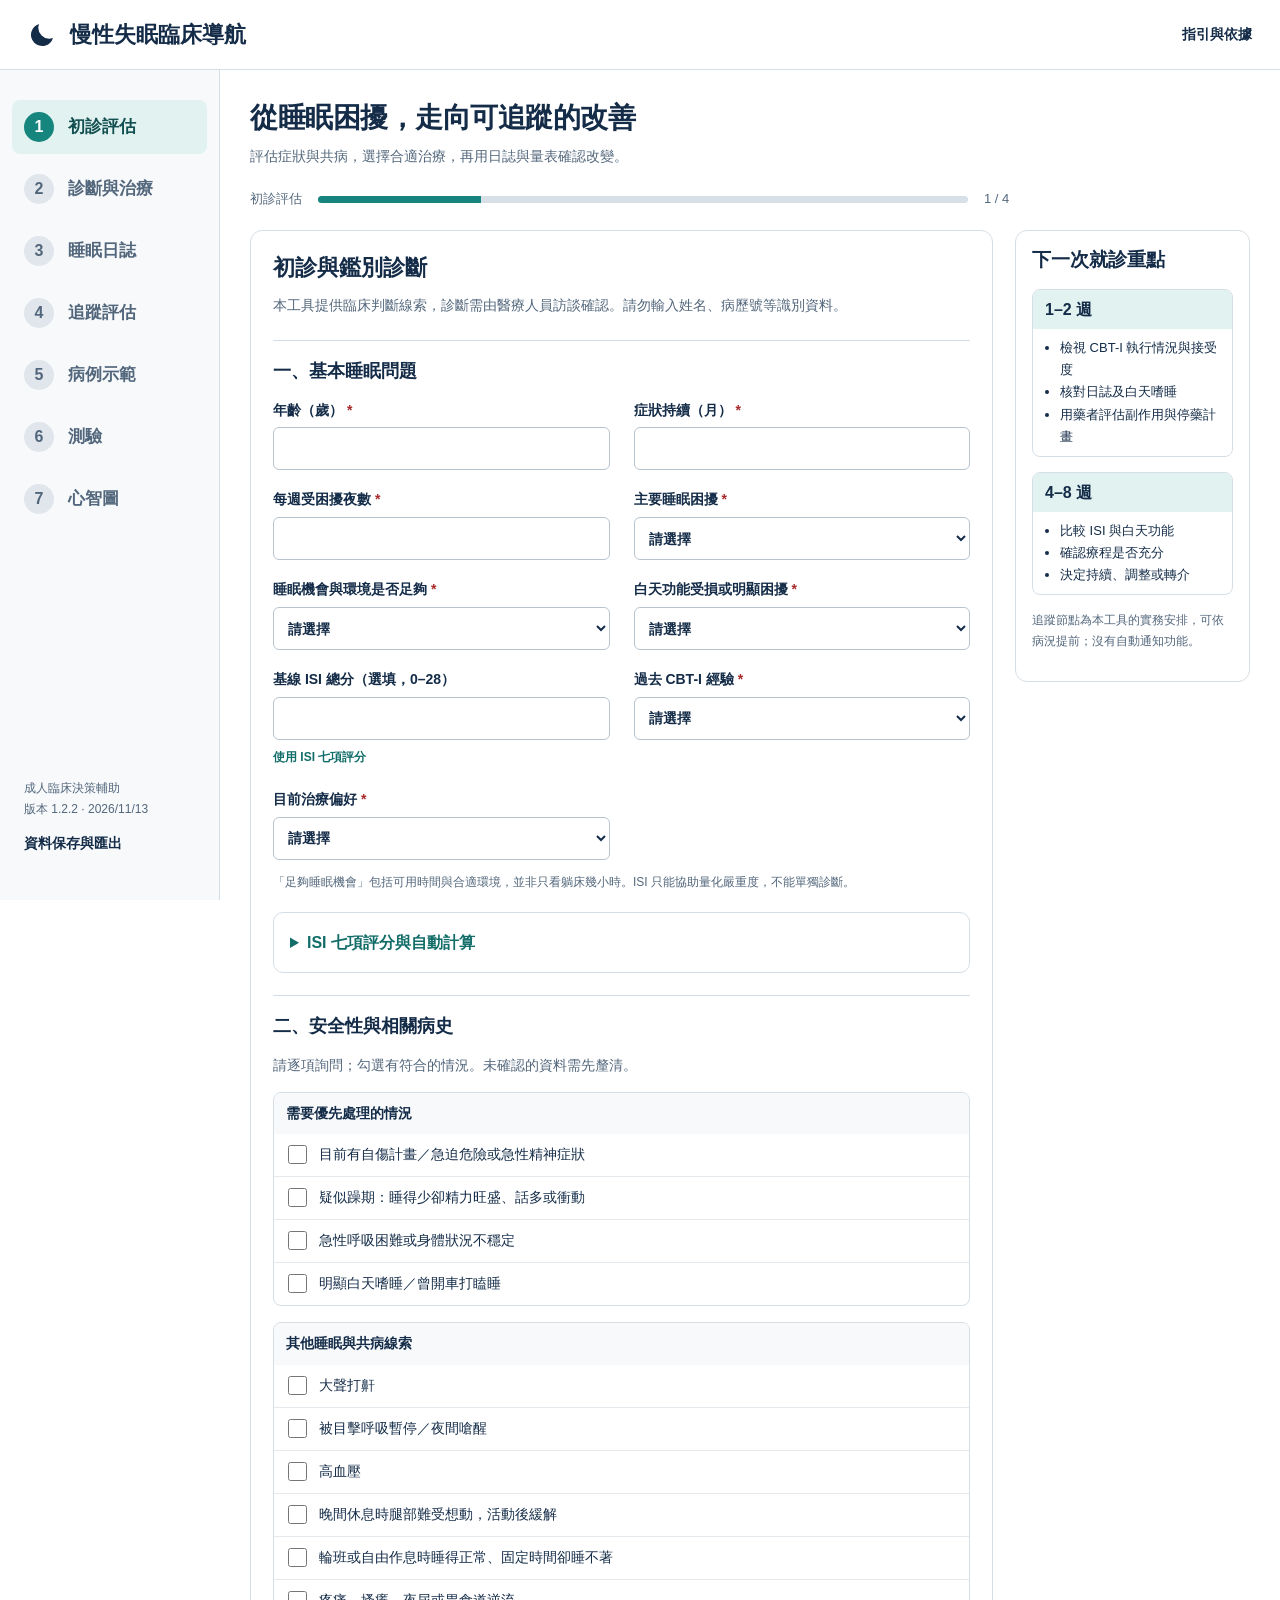
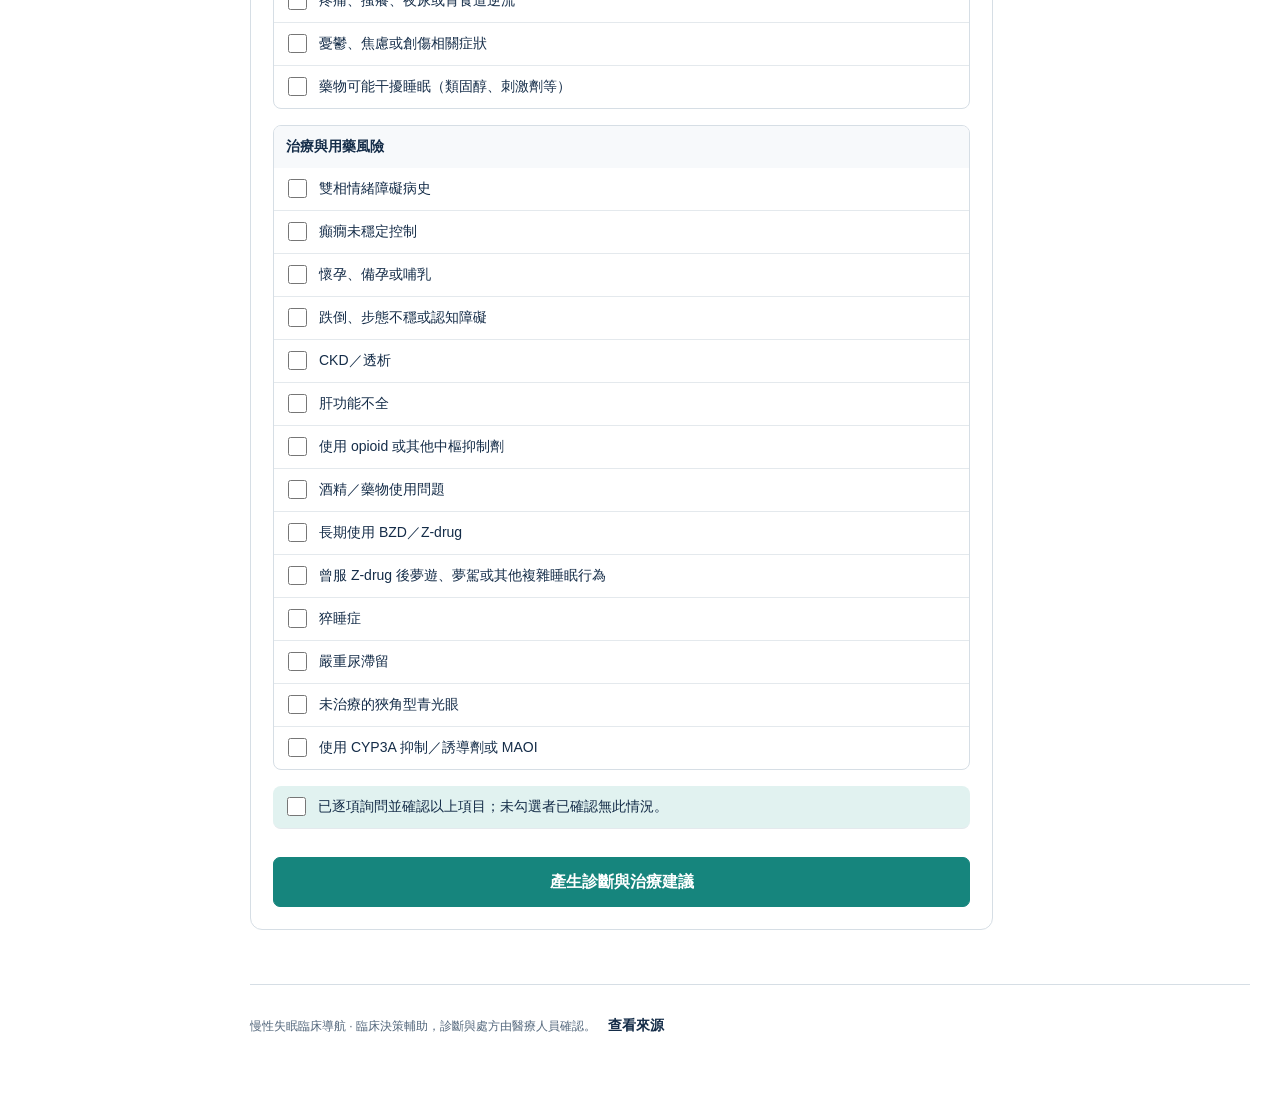
==== commit 39bae3d2: "v1.2.2: add patient case descriptions (pseudonym, history, sleep, meds, question) to all 12 demo cas" ====
--- a/index.html
+++ b/index.html
@@ -1,5 +1,5 @@
 <!doctype html>
-<html lang="zh-Hant"><head><meta charset="utf-8"><meta name="viewport" content="width=device-width,initial-scale=1"><meta name="color-scheme" content="light"><meta name="description" content="成人慢性失眠診斷評估、CBT-I 與藥物選擇、睡眠日誌及後續療效追蹤。"><title>慢性失眠臨床導航</title><style>:root{--navy:#142c48;--teal:#16857d;--teal-light:#e1f2f0;--line:#d6dee5;--muted:#53677c;--light:#f7f9fb;--red:#a52d34;--amber:#8d5b15;--radius:12px}*{box-sizing:border-box}body{margin:0;color:var(--navy);background:white;font-family:-apple-system,BlinkMacSystemFont,"Noto Sans TC","PingFang TC","Microsoft JhengHei",sans-serif;font-size:16px;line-height:1.7}header{height:70px;border-bottom:1px solid var(--line);display:flex;justify-content:space-between;align-items:center;padding:0 28px;background:white;position:sticky;top:0;z-index:10}.brand{display:flex;align-items:center;gap:12px;font-weight:750;font-size:22px;text-decoration:none;color:var(--navy)}.brand svg{width:30px;height:30px;fill:var(--navy)}.shell{display:grid;grid-template-columns:220px minmax(0,1fr)}.sidebar{background:var(--light);border-right:1px solid var(--line);padding:30px 12px;min-height:calc(100vh - 70px);position:sticky;top:70px;height:calc(100vh - 70px);display:flex;flex-direction:column;justify-content:space-between}.sidebar nav{display:grid;gap:8px}.sidebar nav button{text-align:left;border:0;background:none;color:var(--muted);font-size:17px;font-weight:650;display:flex;align-items:center;gap:14px;padding:12px;border-radius:8px}.sidebar nav button.active{background:var(--teal-light);color:#124f50}.sidebar span{width:30px;height:30px;display:inline-grid;place-items:center;background:#e0e6ec;border-radius:50%;font-size:16px}.sidebar .active span{color:white;background:var(--teal)}.sidefoot{color:var(--muted);font-size:12px;padding:12px}.sidefoot button{margin-top:10px}main{padding:28px 30px;max-width:1500px;width:100%;min-width:0}h1{font-size:28px;line-height:1.45;letter-spacing:-.5px;margin:0 0 6px}h2{font-size:22px;line-height:1.4;margin:0 0 10px}h3{font-size:18px;margin:22px 0 12px}p{margin:0 0 14px}button,input,select,textarea{font:inherit}button{background:white;color:var(--navy);border:1px solid #b7c6d2;border-radius:7px;padding:9px 16px;cursor:pointer;font-weight:600;line-height:1.5}button:hover{background:#edf4f4}button:focus-visible,a:focus-visible,input:focus-visible,select:focus-visible{outline:3px solid #4f9eb8;outline-offset:3px}a{color:#0c6b73}input:not([type=checkbox]):not([type=radio]),select{width:100%;min-width:0;border:1px solid #b7c4cf;border-radius:6px;padding:8px 10px;background:white;color:var(--navy);height:43px}input[type=checkbox]{width:19px;height:19px;accent-color:var(--teal);flex:none}label{display:block;font-size:14px;font-weight:650}.fields{display:grid;grid-template-columns:1fr 1fr;gap:18px 24px}.fields small{display:block;font-weight:400;color:var(--muted);font-size:12px}.fields label>input,.fields label>select{margin-top:5px}.required{color:#a82929}.muted,.intro p{color:var(--muted);font-size:14px}.hint{font-size:12px;color:var(--muted);line-height:1.7;margin-top:12px}.progress{display:flex;gap:16px;align-items:center;margin:20px 0;font-size:13px;color:var(--muted)}meter{height:13px;flex:1;max-width:650px}meter::-webkit-meter-bar{background:#d7e0e7;border:0}meter::-webkit-meter-optimum-value{background:var(--teal)}.workspace{display:grid;grid-template-columns:minmax(0,1fr) 235px;gap:22px;align-items:start}.panel{border:1px solid var(--line);border-radius:var(--radius);padding:22px;margin:18px 0;background:white}.workspace .panel{margin-top:0}.panel h3{padding-top:15px;border-top:1px solid var(--line)}.rightnote{border:1px solid var(--line);border-radius:var(--radius);padding:16px;position:sticky;top:100px}.rightnote h2{font-size:19px}.note{border:1px solid var(--line);border-radius:8px;overflow:hidden;margin:15px 0}.note h3{background:var(--teal-light);padding:6px 12px;margin:0;font-size:16px}.note ul{font-size:13px;padding:8px 12px 8px 27px;margin:0}.check{font-size:14px;font-weight:450;display:flex;align-items:flex-start;gap:9px;padding:9px 10px;border-bottom:1px solid #e4e9ed;line-height:1.6}.check input{margin-top:2px}.riskgroup{margin-bottom:16px;border:1px solid var(--line);border-radius:8px;overflow:hidden}.riskgroup h4{font-size:14px;margin:0;padding:9px 12px;background:var(--light)}.riskgroup .check:last-child{border-bottom:0}.confirm{background:var(--teal-light);border-radius:8px;margin:16px 0}.primary{background:var(--teal);color:white;border-color:var(--teal)}.primary:hover{background:#0d6d68}.wide{width:100%;margin-top:12px;padding:12px}.textbutton{background:none;border:0;padding:4px 0;font-size:14px}.error{color:var(--red);font-weight:650;font-size:14px;margin:12px 0}.error:empty{display:none}.notice{border-left:4px solid var(--teal);background:#eef8f6;padding:16px 20px;border-radius:6px;margin:18px 0}.notice.warn{background:#fff8e9;border-color:#c88e35}.notice.danger{background:#fff0f0;border-color:var(--red)}.notice h2{font-size:21px}.notice p:last-child{margin-bottom:0}.checklist{list-style:none;padding:0}.checklist li{padding:6px 0;border-bottom:1px solid #edf0f2}.checklist b{color:var(--teal);display:inline-block;min-width:48px}.checklist .no{color:var(--amber)}.actions{display:flex;gap:10px;flex-wrap:wrap;margin:18px 0}.inline{display:flex;align-items:end;gap:16px;flex-wrap:wrap}.inline label{min-width:180px}.tablewrap{overflow:auto;margin:24px 0;border:1px solid var(--line);border-radius:9px}table{width:100%;border-collapse:collapse;font-size:13px;white-space:nowrap}caption{padding:12px;text-align:left;font-weight:700;background:var(--light)}th,td{text-align:left;padding:10px 12px;border-bottom:1px solid var(--line)}th{background:var(--light)}td button{font-size:12px;padding:4px 8px;margin:2px}.metrics{display:grid;grid-template-columns:repeat(4,1fr);gap:16px;margin:20px 0}.metric{border-top:3px solid var(--teal);padding:12px;background:var(--light)}.metric strong{display:block;font-size:25px}.metric span{font-size:12px;color:var(--muted)}.empty{padding:25px;border:1px dashed #becbd5;color:var(--muted);text-align:center;border-radius:8px;margin:20px 0}details{padding:12px 0;border-top:1px solid var(--line)}summary{font-weight:650;cursor:pointer}details p,details ul,details ol{font-size:14px;margin-top:12px}.drug{padding:18px 0;border-top:1px solid var(--line)}.drug h3{border:0;margin:0 0 8px;padding:0}.drug .status{font-size:12px;font-weight:700;color:var(--teal)}.drug .status.exclude{color:var(--red)}.drug p{font-size:14px}.case{display:grid;grid-template-columns:1fr auto;gap:20px;border-top:1px solid var(--line);padding:22px 0;align-items:center}.case h2{font-size:20px}.case p{font-size:14px;color:var(--muted)}.filelabel{display:block;margin:22px 0}.filelabel input{display:block;margin-top:8px}.dangerbutton{color:var(--red);border-color:#d5a1a5}.chart{width:100%;height:230px;border:1px solid var(--line);border-radius:8px;background:var(--light)}.chart text{font-size:12px;fill:var(--muted)}.source{border-bottom:1px solid var(--line);padding:18px 0}.source h2{font-size:18px}.source p{font-size:14px;color:var(--muted)}footer{font-size:12px;color:var(--muted);border-top:1px solid var(--line);padding:26px 0;margin-top:36px}footer button{margin-left:12px;font-size:12px}.casebanner{border:1px solid #9fd1cb;background:#f3faf9;border-radius:var(--radius);padding:14px 18px;margin:0 0 18px}.casebanner-head{display:flex;align-items:center;gap:8px;flex-wrap:wrap;font-size:17px}.casebanner p{font-size:14px;color:var(--muted);margin:6px 0}.casebanner details{padding:6px 0;border-top:0}.casebanner details ul{margin:6px 0}.casebanner-actions{display:flex;gap:8px;flex-wrap:wrap;margin-top:8px}.casebanner-actions button{font-size:13px;padding:6px 12px}#toast:not(:empty){padding:10px 15px;margin-bottom:16px;background:var(--teal-light);border-radius:8px;font-size:14px}[hidden]{display:none!important}@media(min-width:1500px){main{padding:36px 45px}.workspace{grid-template-columns:minmax(0,1fr) 270px;gap:30px}}@media(max-width:1100px){.workspace{grid-template-columns:1fr}.rightnote{position:static;display:grid;grid-template-columns:1fr 1fr;gap:12px}.rightnote h2,.rightnote>.hint{grid-column:1/-1}.rightnote .note{margin:0}.shell{grid-template-columns:190px minmax(0,1fr)}main{padding:24px}.sidebar nav button{font-size:15px;gap:10px}}@media(max-width:720px){header{height:60px;padding:0 16px}.brand{font-size:18px;gap:8px}.brand svg{width:24px}.shell{display:block}.sidebar{height:auto;min-height:0;position:sticky;top:60px;padding:8px;border-right:0;border-bottom:1px solid var(--line);z-index:9}.sidebar nav{display:flex;gap:5px;overflow-x:auto}.sidebar nav button{white-space:nowrap;font-size:13px;padding:8px;gap:5px}.sidebar span{width:22px;height:22px;font-size:12px}.sidefoot{display:none}main{padding:22px 16px}h1{font-size:23px}h2{font-size:20px}.fields{grid-template-columns:1fr;gap:14px}.panel{padding:18px}.metrics{grid-template-columns:1fr 1fr;gap:10px}.case{grid-template-columns:1fr}.rightnote{grid-template-columns:1fr}.rightnote h2,.rightnote>.hint{grid-column:auto}.view{scroll-margin-top:130px}.progress{gap:9px}}@media print{header,.sidebar,footer,.actions,button,.filelabel,#toast{display:none!important}.shell{display:block}main{padding:0;max-width:none}.view{display:none!important}.view.printable{display:block!important}.panel,.notice{break-inside:avoid}.rightnote{position:static}.tablewrap{overflow:visible}body{font-size:12px}h1{font-size:22px}h2{font-size:17px}}
+<html lang="zh-Hant"><head><meta charset="utf-8"><meta name="viewport" content="width=device-width,initial-scale=1"><meta name="color-scheme" content="light"><meta name="description" content="成人慢性失眠診斷評估、CBT-I 與藥物選擇、睡眠日誌及後續療效追蹤。"><title>慢性失眠臨床導航</title><style>:root{--navy:#142c48;--teal:#16857d;--teal-light:#e1f2f0;--line:#d6dee5;--muted:#53677c;--light:#f7f9fb;--red:#a52d34;--amber:#8d5b15;--radius:12px}*{box-sizing:border-box}body{margin:0;color:var(--navy);background:white;font-family:-apple-system,BlinkMacSystemFont,"Noto Sans TC","PingFang TC","Microsoft JhengHei",sans-serif;font-size:16px;line-height:1.7}header{height:70px;border-bottom:1px solid var(--line);display:flex;justify-content:space-between;align-items:center;padding:0 28px;background:white;position:sticky;top:0;z-index:10}.brand{display:flex;align-items:center;gap:12px;font-weight:750;font-size:22px;text-decoration:none;color:var(--navy)}.brand svg{width:30px;height:30px;fill:var(--navy)}.shell{display:grid;grid-template-columns:220px minmax(0,1fr)}.sidebar{background:var(--light);border-right:1px solid var(--line);padding:30px 12px;min-height:calc(100vh - 70px);position:sticky;top:70px;height:calc(100vh - 70px);display:flex;flex-direction:column;justify-content:space-between}.sidebar nav{display:grid;gap:8px}.sidebar nav button{text-align:left;border:0;background:none;color:var(--muted);font-size:17px;font-weight:650;display:flex;align-items:center;gap:14px;padding:12px;border-radius:8px}.sidebar nav button.active{background:var(--teal-light);color:#124f50}.sidebar span{width:30px;height:30px;display:inline-grid;place-items:center;background:#e0e6ec;border-radius:50%;font-size:16px}.sidebar .active span{color:white;background:var(--teal)}.sidefoot{color:var(--muted);font-size:12px;padding:12px}.sidefoot button{margin-top:10px}main{padding:28px 30px;max-width:1500px;width:100%;min-width:0}h1{font-size:28px;line-height:1.45;letter-spacing:-.5px;margin:0 0 6px}h2{font-size:22px;line-height:1.4;margin:0 0 10px}h3{font-size:18px;margin:22px 0 12px}p{margin:0 0 14px}button,input,select,textarea{font:inherit}button{background:white;color:var(--navy);border:1px solid #b7c6d2;border-radius:7px;padding:9px 16px;cursor:pointer;font-weight:600;line-height:1.5}button:hover{background:#edf4f4}button:focus-visible,a:focus-visible,input:focus-visible,select:focus-visible{outline:3px solid #4f9eb8;outline-offset:3px}a{color:#0c6b73}input:not([type=checkbox]):not([type=radio]),select{width:100%;min-width:0;border:1px solid #b7c4cf;border-radius:6px;padding:8px 10px;background:white;color:var(--navy);height:43px}input[type=checkbox]{width:19px;height:19px;accent-color:var(--teal);flex:none}label{display:block;font-size:14px;font-weight:650}.fields{display:grid;grid-template-columns:1fr 1fr;gap:18px 24px}.fields small{display:block;font-weight:400;color:var(--muted);font-size:12px}.fields label>input,.fields label>select{margin-top:5px}.required{color:#a82929}.muted,.intro p{color:var(--muted);font-size:14px}.hint{font-size:12px;color:var(--muted);line-height:1.7;margin-top:12px}.progress{display:flex;gap:16px;align-items:center;margin:20px 0;font-size:13px;color:var(--muted)}meter{height:13px;flex:1;max-width:650px}meter::-webkit-meter-bar{background:#d7e0e7;border:0}meter::-webkit-meter-optimum-value{background:var(--teal)}.workspace{display:grid;grid-template-columns:minmax(0,1fr) 235px;gap:22px;align-items:start}.panel{border:1px solid var(--line);border-radius:var(--radius);padding:22px;margin:18px 0;background:white}.workspace .panel{margin-top:0}.panel h3{padding-top:15px;border-top:1px solid var(--line)}.rightnote{border:1px solid var(--line);border-radius:var(--radius);padding:16px;position:sticky;top:100px}.rightnote h2{font-size:19px}.note{border:1px solid var(--line);border-radius:8px;overflow:hidden;margin:15px 0}.note h3{background:var(--teal-light);padding:6px 12px;margin:0;font-size:16px}.note ul{font-size:13px;padding:8px 12px 8px 27px;margin:0}.check{font-size:14px;font-weight:450;display:flex;align-items:flex-start;gap:9px;padding:9px 10px;border-bottom:1px solid #e4e9ed;line-height:1.6}.check input{margin-top:2px}.riskgroup{margin-bottom:16px;border:1px solid var(--line);border-radius:8px;overflow:hidden}.riskgroup h4{font-size:14px;margin:0;padding:9px 12px;background:var(--light)}.riskgroup .check:last-child{border-bottom:0}.confirm{background:var(--teal-light);border-radius:8px;margin:16px 0}.primary{background:var(--teal);color:white;border-color:var(--teal)}.primary:hover{background:#0d6d68}.wide{width:100%;margin-top:12px;padding:12px}.textbutton{background:none;border:0;padding:4px 0;font-size:14px}.error{color:var(--red);font-weight:650;font-size:14px;margin:12px 0}.error:empty{display:none}.notice{border-left:4px solid var(--teal);background:#eef8f6;padding:16px 20px;border-radius:6px;margin:18px 0}.notice.warn{background:#fff8e9;border-color:#c88e35}.notice.danger{background:#fff0f0;border-color:var(--red)}.notice h2{font-size:21px}.notice p:last-child{margin-bottom:0}.checklist{list-style:none;padding:0}.checklist li{padding:6px 0;border-bottom:1px solid #edf0f2}.checklist b{color:var(--teal);display:inline-block;min-width:48px}.checklist .no{color:var(--amber)}.actions{display:flex;gap:10px;flex-wrap:wrap;margin:18px 0}.inline{display:flex;align-items:end;gap:16px;flex-wrap:wrap}.inline label{min-width:180px}.tablewrap{overflow:auto;margin:24px 0;border:1px solid var(--line);border-radius:9px}table{width:100%;border-collapse:collapse;font-size:13px;white-space:nowrap}caption{padding:12px;text-align:left;font-weight:700;background:var(--light)}th,td{text-align:left;padding:10px 12px;border-bottom:1px solid var(--line)}th{background:var(--light)}td button{font-size:12px;padding:4px 8px;margin:2px}.metrics{display:grid;grid-template-columns:repeat(4,1fr);gap:16px;margin:20px 0}.metric{border-top:3px solid var(--teal);padding:12px;background:var(--light)}.metric strong{display:block;font-size:25px}.metric span{font-size:12px;color:var(--muted)}.empty{padding:25px;border:1px dashed #becbd5;color:var(--muted);text-align:center;border-radius:8px;margin:20px 0}details{padding:12px 0;border-top:1px solid var(--line)}summary{font-weight:650;cursor:pointer}details p,details ul,details ol{font-size:14px;margin-top:12px}.drug{padding:18px 0;border-top:1px solid var(--line)}.drug h3{border:0;margin:0 0 8px;padding:0}.drug .status{font-size:12px;font-weight:700;color:var(--teal)}.drug .status.exclude{color:var(--red)}.drug p{font-size:14px}.case{display:grid;grid-template-columns:1fr auto;gap:20px;border-top:1px solid var(--line);padding:22px 0;align-items:center}.case h2{font-size:20px}.case p{font-size:14px;color:var(--muted)}.filelabel{display:block;margin:22px 0}.filelabel input{display:block;margin-top:8px}.dangerbutton{color:var(--red);border-color:#d5a1a5}.chart{width:100%;height:230px;border:1px solid var(--line);border-radius:8px;background:var(--light)}.chart text{font-size:12px;fill:var(--muted)}.source{border-bottom:1px solid var(--line);padding:18px 0}.source h2{font-size:18px}.source p{font-size:14px;color:var(--muted)}footer{font-size:12px;color:var(--muted);border-top:1px solid var(--line);padding:26px 0;margin-top:36px}footer button{margin-left:12px;font-size:12px}.casebanner{border:1px solid #9fd1cb;background:#f3faf9;border-radius:var(--radius);padding:14px 18px;margin:0 0 18px}.casebanner-head{display:flex;align-items:center;gap:8px;flex-wrap:wrap;font-size:17px}.casebanner p{font-size:14px;color:var(--muted);margin:6px 0}.casebanner details{padding:6px 0;border-top:0}.casebanner details ul{margin:6px 0}.casebanner-actions{display:flex;gap:8px;flex-wrap:wrap;margin-top:8px}.casebanner-actions button{font-size:13px;padding:6px 12px}.who{display:inline-block;font-size:13px;font-weight:700;color:#124f50;background:var(--teal-light);border-radius:999px;padding:2px 10px;margin:2px 0 6px}.casebanner .who{margin:0 0 0 4px}details.patient dl{display:grid;grid-template-columns:7.5em 1fr;gap:6px 12px;margin:10px 0 4px;font-size:14px}details.patient dt{font-weight:700;color:var(--navy)}details.patient dd{margin:0;color:#2b3f55}@media(max-width:720px){details.patient dl{grid-template-columns:1fr;gap:2px}details.patient dd{margin-bottom:8px}}#toast:not(:empty){padding:10px 15px;margin-bottom:16px;background:var(--teal-light);border-radius:8px;font-size:14px}[hidden]{display:none!important}@media(min-width:1500px){main{padding:36px 45px}.workspace{grid-template-columns:minmax(0,1fr) 270px;gap:30px}}@media(max-width:1100px){.workspace{grid-template-columns:1fr}.rightnote{position:static;display:grid;grid-template-columns:1fr 1fr;gap:12px}.rightnote h2,.rightnote>.hint{grid-column:1/-1}.rightnote .note{margin:0}.shell{grid-template-columns:190px minmax(0,1fr)}main{padding:24px}.sidebar nav button{font-size:15px;gap:10px}}@media(max-width:720px){header{height:60px;padding:0 16px}.brand{font-size:18px;gap:8px}.brand svg{width:24px}.shell{display:block}.sidebar{height:auto;min-height:0;position:sticky;top:60px;padding:8px;border-right:0;border-bottom:1px solid var(--line);z-index:9}.sidebar nav{display:flex;gap:5px;overflow-x:auto}.sidebar nav button{white-space:nowrap;font-size:13px;padding:8px;gap:5px}.sidebar span{width:22px;height:22px;font-size:12px}.sidefoot{display:none}main{padding:22px 16px}h1{font-size:23px}h2{font-size:20px}.fields{grid-template-columns:1fr;gap:14px}.panel{padding:18px}.metrics{grid-template-columns:1fr 1fr;gap:10px}.case{grid-template-columns:1fr}.rightnote{grid-template-columns:1fr}.rightnote h2,.rightnote>.hint{grid-column:auto}.view{scroll-margin-top:130px}.progress{gap:9px}}@media print{header,.sidebar,footer,.actions,button,.filelabel,#toast{display:none!important}.shell{display:block}main{padding:0;max-width:none}.view{display:none!important}.view.printable{display:block!important}.panel,.notice{break-inside:avoid}.rightnote{position:static}.tablewrap{overflow:visible}body{font-size:12px}h1{font-size:22px}h2{font-size:17px}}
 
 .isi-calculator{margin:20px 0;border:1px solid var(--line);border-radius:10px;padding:16px;scroll-margin-top:95px}.isi-calculator>summary{color:#126d69}.isi-calculator>p{font-size:14px}.isi-items{display:grid;gap:12px;margin:18px 0}.isi-item{min-width:0;margin:0;border:0;padding:0 0 14px;border-bottom:1px solid var(--line)}.isi-item legend{font-size:14px;font-weight:650;margin-bottom:9px;padding:0}.isi-options{display:grid;grid-template-columns:repeat(5,minmax(0,1fr));gap:7px}.isi-option{position:relative;min-width:0;cursor:pointer}.isi-option input[type=radio]{position:absolute;opacity:0;width:1px;height:1px}.isi-option span{display:flex;align-items:center;justify-content:center;flex-direction:column;min-height:61px;border:1px solid #b7c6d2;border-radius:7px;background:white;padding:6px 2px;line-height:1.4}.isi-option b{font-size:18px}.isi-option small{font-size:12px;font-weight:400;text-align:center;overflow-wrap:anywhere}.isi-option input:checked+span{background:var(--teal-light);border:2px solid var(--teal);padding:5px 1px;color:#0d5755}.isi-option input:focus-visible+span{outline:3px solid #4f9eb8;outline-offset:2px}.isi-item:disabled{opacity:.65}.isi-result{border-left:4px solid #b4c4d0;background:var(--light);padding:14px 16px;margin:16px 0;line-height:1.6}.isi-result strong,.isi-result span,.isi-result small{display:block}.isi-result strong{font-size:21px}.isi-result small{font-size:12px;color:var(--muted)}.isi-complete{border-color:var(--teal);background:#eef8f6}.isi-scale{display:grid;grid-template-columns:repeat(4,minmax(0,1fr));gap:4px;text-align:center;font-size:12px;line-height:1.6}.isi-scale span{padding:6px 2px;border-top:3px solid #a9c9c5}.isi-scale span:nth-child(2){border-color:#c9bb7e}.isi-scale span:nth-child(3){border-color:#cf9a68}.isi-scale span:nth-child(4){border-color:#c88689}.isi-breakdown{white-space:normal;min-width:150px}.isi-item:disabled .isi-option{cursor:default}button:disabled{cursor:default;opacity:.55}.fields label>.textbutton{font-size:12px;color:#126d69;margin-top:4px}@media(max-width:720px){.isi-calculator{padding:12px;scroll-margin-top:140px}.isi-options{gap:4px}.isi-option span{min-height:67px}.isi-option small{font-size:11px}.isi-scale{font-size:11px}}
 .chips{display:flex;flex-wrap:wrap;gap:8px;margin:16px 0}.chip{border-radius:999px;padding:6px 14px;font-size:14px}.chip[aria-pressed=true]{background:var(--teal);color:white;border-color:var(--teal)}.tag{display:inline-block;font-size:12px;font-weight:700;color:#124f50;background:var(--teal-light);border-radius:999px;padding:2px 10px;margin-right:10px;vertical-align:middle}.case details{border-top:0;padding:4px 0 0}.case details ul{padding-left:20px;margin:8px 0}.case details li{font-size:14px}
@@ -8,7 +8,7 @@
 @media(max-width:1100px){.mindmap{grid-template-columns:repeat(2,minmax(0,1fr))}}@media(max-width:720px){.mindmap{grid-template-columns:1fr}.quizbar{top:115px}.qopt{font-size:14px}}@media print{.quizbar,.mapbar{display:none}}
 </style></head><body>
 <header><a class="brand" href="#assessment"><svg viewBox="0 0 24 24" aria-hidden="true"><path d="M20 15.2A8.8 8.8 0 0 1 8.8 4 9 9 0 1 0 20 15.2Z"/></svg>慢性失眠臨床導航</a><button class="textbutton" data-nav="sources">指引與依據</button></header>
-<div class="shell"><aside class="sidebar"><nav aria-label="主要流程"><button data-nav="assessment"><span>1</span>初診評估</button><button data-nav="plan"><span>2</span>診斷與治療</button><button data-nav="diary"><span>3</span>睡眠日誌</button><button data-nav="followup"><span>4</span>追蹤評估</button><button data-nav="cases"><span>5</span>病例示範</button><button data-nav="quiz"><span>6</span>測驗</button><button data-nav="mindmap"><span>7</span>心智圖</button></nav><div class="sidefoot">成人臨床決策輔助<br>版本 1.2.1 · 2026/11/13<br><button data-nav="data" class="textbutton">資料保存與匯出</button></div></aside>
+<div class="shell"><aside class="sidebar"><nav aria-label="主要流程"><button data-nav="assessment"><span>1</span>初診評估</button><button data-nav="plan"><span>2</span>診斷與治療</button><button data-nav="diary"><span>3</span>睡眠日誌</button><button data-nav="followup"><span>4</span>追蹤評估</button><button data-nav="cases"><span>5</span>病例示範</button><button data-nav="quiz"><span>6</span>測驗</button><button data-nav="mindmap"><span>7</span>心智圖</button></nav><div class="sidefoot">成人臨床決策輔助<br>版本 1.2.2 · 2026/11/13<br><button data-nav="data" class="textbutton">資料保存與匯出</button></div></aside>
 <main id="main" tabindex="-1"><div id="toast" role="status" aria-live="polite"></div><div id="caseBanner"></div>
 <section id="assessment" class="view"><div class="intro"><h1>從睡眠困擾，走向可追蹤的改善</h1><p>評估症狀與共病，選擇合適治療，再用日誌與量表確認改變。</p></div><div class="progress"><span>初診評估</span><meter min="0" max="4" value="1" aria-label="流程第 1 步，共 4 步"></meter><span>1 / 4</span></div>
 <div class="workspace"><div><form id="assessmentForm" novalidate><div class="panel"><h2>初診與鑑別診斷</h2><p class="muted">本工具提供臨床判斷線索，診斷需由醫療人員訪談確認。請勿輸入姓名、病歷號等識別資料。</p><h3>一、基本睡眠問題</h3><div class="fields" id="profileFields"></div><p class="hint">「足夠睡眠機會」包括可用時間與合適環境，並非只看躺床幾小時。ISI 只能協助量化嚴重度，不能單獨診斷。</p><div id="baselineIsi"></div><h3>二、安全性與相關病史</h3><p class="muted">請逐項詢問；勾選有符合的情況。未確認的資料需先釐清。</p><div id="riskFields"></div><label class="check confirm"><input type="checkbox" id="reviewed">已逐項詢問並確認以上項目；未勾選者已確認無此情況。</label><div class="error" id="assessmentError" role="alert"></div><button type="submit" class="primary wide">產生診斷與治療建議</button></div></form></div>
@@ -126,6 +126,22 @@
  {title:'CBT-I 第 8 週仍未達反應',tag:'追蹤',summary:'49 歲，混合型失眠，ISI 基線 21。三次追蹤分數僅降至 15，每週僅執行策略 3 天，白天功能持平。',points:['ISI 下降 6 分（<8）→ 未達反應','先查落實度（3 天／週）、日誌完整性與 CBT-I 是否足量','重新鑑別 OSA、節律、情緒與藥物；不以分數直接加藥'],expect:'符合慢性失眠核心條件',
   build:t=>make({age:'49',months:'14',nights:'6',pattern:'mixed',isi:'21',flags:[]},{diary:week(t,{bed:'22:30',up:'07:00'},{sol:[60,70,45,80,55,65,50],waso:[60,45,70,50,65,40,55],ema:[30,25,40,20,35,30,25],quality:[1,2,1,2,1,2,2]}),followups:[{date:shift(t,-42),weeks:2,isi:19,adherence:3,function:'same',adverse:'none'},{date:shift(t,-28),weeks:4,isi:17,adherence:4,function:'same',adverse:'none'},{date:t,weeks:8,isi:15,adherence:3,function:'same',adverse:'none'}]})}
 ];
+// 病例說明（虛構）：化名僅供區分病例，非真實病人。欄位需與 build() 的初診資料一致（content.test.js 檢查年齡、ISI）。
+const patients=[
+ {name:'林小姐',sex:'女',age:45,cc:'躺下後腦袋停不下來，常要 1 小時才睡著',hpi:'8 個月前升任會計主管後開始難以入睡，每週約 5 夜。躺床時反覆想工作與「今晚又睡不著」，越努力越清醒；白天注意力差、易怒，週末補眠仍無改善。',sleep:'23:00 上床、07:00 起床；入睡 30–60 分鐘，夜間醒來 20–40 分鐘。臥室安靜、作息固定，睡眠機會足夠。',history:'無慢性病；未曾使用安眠藥；無打鼾或腿部不適。',social:'已婚、育有兩子；每日咖啡 1 杯（早上）、不飲酒。',exam:'ISI 20（中度）；STOP 0/4；PHQ-2 陰性。',question:'是否符合慢性失眠？CBT-I 如何安排？'},
+ {name:'陳先生',sex:'男',age:68,cc:'半夜醒好幾次，白天開會會打瞌睡',hpi:'8 個月來每週約 5 夜在凌晨醒來 2–3 次，常口乾、頭痛醒來。太太表示他鼾聲很大，偶爾停止呼吸十幾秒後大口喘氣。白天看電視、開車等紅燈時會打瞌睡。',sleep:'22:30 上床、06:30 起床；入睡快，但夜間反覆醒來；夜尿 1 次。',history:'高血壓 10 年（兩種降壓藥）；BMI 29；無安眠藥使用。',social:'退休教師；晚餐後偶爾小酌。',exam:'ISI 20；STOP 4/4（打鼾、目擊呼吸中止、高血壓、白天嗜睡）。',question:'先處理失眠還是 OSA？可以開安眠藥嗎？'},
+ {name:'張先生',sex:'男',age:32,cc:'家人說他兩週來幾乎不睡',hpi:'約 2 週前開始每晚只睡 2–3 小時，但自覺精力充沛、不覺得累，同時進行多項創業計畫、話多、說話很快，近日刷卡大量消費。家人擔心而陪同就醫，本人覺得「睡太多是浪費時間」。',sleep:'凌晨 3–4 點才睡，6 點起床；無白天疲倦。',history:'5 年前曾診斷雙相情緒障礙，自行停藥 1 年。',social:'平面設計師；近一週飲酒增加。',exam:'ISI 16（由家人協助填寫）；情緒高昂、思考飛躍。',question:'這是失眠嗎？下一步應走哪個分支？'},
+ {name:'黃小姐',sex:'女',age:39,cc:'上完夜班睡不久，整天昏沉',hpi:'醫院護理師，三班輪替。夜班下班後 9 點回家，要先送小孩上學、處理家務，常到中午才躺下，下午 3 點又得起床接小孩，每天只睡 3–4 小時。休假日可以正常睡 7 小時以上。',sleep:'夜班週期白天睡 3–4 小時；休假 23:00–07:00 睡得好。',history:'無慢性病、無安眠藥使用。',social:'育有兩名學齡兒，配偶常出差；靠咖啡撐班。',exam:'ISI 20；STOP 0/4；作息依班別大幅變動。',question:'這是慢性失眠嗎？可以用限床法嗎？'},
+ {name:'吳先生',sex:'男',age:66,cc:'晚上腿很不舒服，睡一下就醒，安眠藥越吃越多',hpi:'洗腎 3 年。近 8 個月每週約 5 夜在半夜醒來，傍晚後雙腿有說不出的蟲爬感、想一直動，起來走走就舒服些；皮膚癢也會吵醒。去年夜間起床如廁跌倒 1 次。',sleep:'22:00 上床、05:30 起床；夜間醒來 3–4 次，每次 30 分鐘以上。',history:'末期腎病（每週三次血液透析）、糖尿病；lorazepam 每晚 1 mg 已 6 年，近來自行加到 2 mg。',social:'獨居、子女每週探視；不菸不酒。',exam:'ISI 20；STOP 1/4；鐵蛋白與運鐵蛋白飽和度尚未檢查。',question:'安眠藥要怎麼調？腿部不適該先處理什麼？'},
+ {name:'許小姐',sex:'女',age:51,cc:'又睡不著又容易醒，但之前的安眠藥不敢再吃',hpi:'8 個月來每週約 5 夜入睡困難、半夜醒來難再睡。半年前使用 zolpidem，某晚服藥後被家人發現在廚房煮東西，隔天完全不記得，之後自行停藥。',sleep:'23:30 上床、06:30 起床；入睡 40 分鐘，夜間醒 1 小時。',history:'更年期潮熱（已減輕）；無其他慢性病；無猝睡或昏厥病史。',social:'銀行行員；咖啡每日 2 杯（下午 3 點前）。',exam:'ISI 20；STOP 0/4；曾發生服藥後複雜睡眠行為。',question:'還有哪些藥物可以考慮？哪些必須排除？'},
+ {name:'鄭小姐',sex:'女',age:31,cc:'懷孕後半夜醒來就睡不回去',hpi:'懷孕 24 週。約 5 個月前（孕早期）開始，每週約 5 夜在凌晨 2–3 點醒來，起床如廁後擔心生產與工作而無法再睡。近月胃食道逆流與腰背痛加重，白天疲倦。',sleep:'22:30 上床、06:30 起床；夜尿 2 次，醒後清醒 60–90 分鐘。',history:'第一胎、產檢正常；未用任何安眠藥，希望避免用藥。',social:'國小教師、產假前仍全職上班。',exam:'ISI 17（中度）；STOP 0/4；無不寧腿症狀。',question:'孕期失眠如何處理？限床法與藥物的安全考量？'},
+ {name:'王奶奶',sex:'女',age:74,cc:'每天凌晨 4 點就醒，再也睡不著',hpi:'先生過世後約 1 年來每週約 6 夜凌晨 4 點醒來，躺著到天亮。情緒低落、對以前喜歡的園藝失去興趣，食慾變差。去年夜間起床時跌倒兩次，一次手腕骨折。',sleep:'21:00 上床、06:00 起床；入睡尚可，早醒後無法再睡。午睡 1 小時。',history:'高血壓、骨質疏鬆；曾自行服用家人給的安眠藥（藥名不詳）。',social:'獨居、女兒住附近；白天少出門。',exam:'ISI 18；PHQ-9 14（中度憂鬱）；無自傷想法。',question:'早醒合併憂鬱與跌倒史，CBT-I 與藥物如何取捨？'},
+ {name:'李先生',sex:'男',age:42,cc:'父親過世後晚上一直睡不著',hpi:'6 週前父親因心肌梗塞突然過世，之後每週約 4 夜躺床 1 小時以上仍睡不著，腦中反覆想起父親與後事安排。白天疲倦、工作效率差。過去睡眠一向正常。',sleep:'23:30 上床、07:00 起床；入睡 60–90 分鐘，睡著後尚可。',history:'無慢性病、無精神科病史、無安眠藥使用。',social:'業務經理；喪假結束後已回到工作。',exam:'ISI 15；無自傷想法；悲傷反應符合預期程度。',question:'這是慢性失眠嗎？現在該怎麼處理與追蹤？'},
+ {name:'蔡同學',sex:'男',age:23,cc:'平日晚上躺到兩三點才睡得著，早上起不來',hpi:'研究生，大學起就習慣晚睡。近 18 個月因實驗室要求早上 8 點到，平日 23:00 逼自己上床，常到 02:30 才睡著，早上 07:00 起床非常痛苦。週末 03:00 睡、11:00 起床則一躺就睡、睡得很好。',sleep:'平日 23:00–07:00（實際睡約 4.5 小時）；週末 03:00–11:00 睡眠正常。',history:'無慢性病；睡前常用手機與電腦到深夜。',social:'與室友同住；晚上 9 點後喝手搖飲。',exam:'ISI 16；STOP 0/4；作息型態偏「夜貓型」。',question:'這是失眠還是節律問題？光照與褪黑激素如何安排？'},
+ {name:'周先生',sex:'男',age:58,cc:'上完 CBT-I 還是睡不好，想加安眠藥',hpi:'腰椎手術後慢性下背痛 3 年，使用 tramadol／長效 opioid 控制。2 年來每週約 5 夜入睡與維持都困難，已完整完成 8 週 CBT-I（落實度佳），入睡稍改善但夜間仍常因疼痛醒來。希望討論合併藥物。',sleep:'23:00 上床、06:30 起床；夜間醒 2–3 次，各 30 分鐘以上。',history:'腰椎術後疼痛、高血脂；opioid 由疼痛科開立，劑量穩定。',social:'因疼痛提早退休；晚上偶爾喝酒助眠。',exam:'ISI 19；STOP 1/4（打鼾）；無呼吸中止目擊。',question:'opioid 使用者能否加安眠藥？需要哪些安全審查？'},
+ {name:'何小姐',sex:'女',age:49,cc:'做了兩個月 CBT-I，好像沒什麼效果',hpi:'14 個月來每週約 6 夜入睡與維持都困難。8 週前開始 CBT-I，第 2、4、8 週追蹤 ISI 由 21 → 19 → 17 → 15。自述工作忙，每週只有約 3 天照計畫起床與離床，常在床上滑手機等睡意。',sleep:'日誌：22:30 上床、07:00 起床；入睡 45–80 分鐘、夜醒 40–70 分鐘、早醒 20–40 分鐘；睡眠品質差。',history:'無慢性病；更年期前期；未使用安眠藥。',social:'中學行政主任、照顧失智母親，夜間偶需起床。',exam:'基線 ISI 21 → 第 8 週 15（下降 6 分）；白天功能持平；無副作用。',question:'為何未達反應？下一步該檢查什麼？'}
+];
+cases.forEach((c,i)=>{c.patient=patients[i];});
 // level：基礎／進階／高階。answer 為 options 原始索引；畫面會打亂選項順序。
 const quiz=[
  {level:'基礎',q:'成人慢性失眠障礙的病程與頻率門檻為何？',options:['每週至少 3 夜、持續至少 3 個月','每週至少 1 夜、持續至少 1 個月','每週至少 5 夜、持續至少 6 個月','只要 ISI ≥15 即可'],answer:0,explain:'核心條件：夜間睡眠困難、每週 ≥3 夜、病程 ≥3 個月、足夠睡眠機會，以及白天功能受損或困擾。',ref:'va'},
@@ -222,7 +238,9 @@
 function fillProfile(){for(const k of ['age','months','nights','pattern','opportunity','impact','isi','preference','cbti'])$(k).value=state.profile[k]??'';$('reviewed').checked=!!state.profile.reviewed;document.querySelectorAll('[data-risk]').forEach(el=>el.checked=(state.profile.flags||[]).includes(el.dataset.risk));$('isi').readOnly=state.followups.length>0;fillIsi('baseline',state.profile.isiItems,state.followups.length>0);}
 function collectProfile(){const p={};for(const k of ['age','months','nights','pattern','opportunity','impact','isi','preference','cbti'])p[k]=$(k).value;p.reviewed=$('reviewed').checked;p.flags=[...document.querySelectorAll('[data-risk]:checked')].map(el=>el.dataset.risk);const items=readIsiItems('baseline');if(E.scoreIsi(items).answered)p.isiItems=items;return p;}
 function setActiveCase(i){activeCase=i;try{if(i==null){sessionStorage.removeItem(CASE_KEY);localStorage.removeItem(CASE_KEY);}else{sessionStorage.setItem(CASE_KEY,String(i));if(persistent)localStorage.setItem(CASE_KEY,String(i));}}catch(e){}}
-function renderCaseBanner(id){const c=activeCase!=null&&cases[activeCase];const show=c&&['assessment','plan','diary','followup'].includes(id);$('caseBanner').innerHTML=show?`<aside class="casebanner" aria-label="目前載入的示範病例"><div class="casebanner-head"><span class="tag">${esc(c.tag)}</span><strong>示範病例 ${activeCase+1}：${esc(c.title)}</strong></div><p>${esc(c.summary)}</p><details><summary>學習重點與預期分支</summary><ul>${c.points.map(x=>`<li>${esc(x)}</li>`).join('')}</ul><p class="hint">預期分支：${esc(c.expect)}…</p></details><div class="casebanner-actions"><button type="button" data-nav="assessment">查看初診資料</button><button type="button" data-nav="diary">睡眠日誌（${state.diary.length} 天）</button><button type="button" data-nav="followup">追蹤（${state.followups.length} 次）</button><button type="button" data-nav="cases">換其他病例</button><button type="button" class="textbutton" data-close-case>關閉提示</button></div></aside>`:'';}
+function patientHtml(p,open){if(!p)return'';const rows=[['主訴',p.cc],['現病史',p.hpi],['睡眠作息',p.sleep],['過去史／用藥',p.history],['生活背景',p.social],['評估發現',p.exam],['臨床問題',p.question]];return `<details class="patient"${open?' open':''}><summary>病例說明</summary><dl>${rows.map(([k,v])=>`<dt>${k}</dt><dd>${esc(v)}</dd>`).join('')}</dl></details>`;}
+function patientTag(p){return p?`<span class="who">${esc(p.name)}・${esc(p.sex)}・${p.age} 歲</span>`:'';}
+function renderCaseBanner(id){const c=activeCase!=null&&cases[activeCase];const show=c&&['assessment','plan','diary','followup'].includes(id);$('caseBanner').innerHTML=show?`<aside class="casebanner" aria-label="目前載入的示範病例"><div class="casebanner-head"><span class="tag">${esc(c.tag)}</span><strong>示範病例 ${activeCase+1}：${esc(c.title)}</strong>${patientTag(c.patient)}</div><p>${esc(c.summary)}</p>${patientHtml(c.patient,id==='assessment'||id==='plan')}<details><summary>學習重點與預期分支</summary><ul>${c.points.map(x=>`<li>${esc(x)}</li>`).join('')}</ul><p class="hint">預期分支：${esc(c.expect)}…</p></details><div class="casebanner-actions"><button type="button" data-nav="assessment">查看初診資料</button><button type="button" data-nav="diary">睡眠日誌（${state.diary.length} 天）</button><button type="button" data-nav="followup">追蹤（${state.followups.length} 次）</button><button type="button" data-nav="cases">換其他病例</button><button type="button" class="textbutton" data-close-case>關閉提示</button></div></aside>`:'';}
 function nav(id){if(id!=='assessment'&&profileDirty&&!$('assessment').hidden){const p=collectProfile();const a=E.assess(p);state.profile=p;profileDirty=false;if(!a.error)save();}if(!$(id)?.classList.contains('view'))id='assessment';document.querySelectorAll('.view').forEach(el=>el.hidden=el.id!==id);document.querySelectorAll('[data-nav]').forEach(el=>{el.classList.toggle('active',el.dataset.nav===id);if(el.closest('nav'))el.setAttribute('aria-current',el.dataset.nav===id?'step':'false');});history.replaceState(null,'','#'+id);renderCaseBanner(id);if(id==='plan')renderPlan();if(id==='diary')renderDiary();if(id==='followup')renderFollowups();if(id==='quiz')updateQuizScore();$('main').focus({preventScroll:true});window.scrollTo({top:0,behavior:'instant'});document.querySelector('.sidebar nav .active')?.scrollIntoView({block:'nearest',inline:'nearest'});}
 function warning(t,body,tone='warn'){return `<div class="notice ${tone}"><h2>${esc(t)}</h2>${body}</div>`;}
 function renderPlan(){const p=state.profile,a=E.assess(p);if(a.error){$('planContent').innerHTML=`<div class="empty">${esc(a.error)}<div class="actions"><button data-nav="assessment">回到初診評估</button></div></div>`;return;}
@@ -247,7 +265,7 @@
 const C=window.InsomniaContent,cases=C.cases;
 let caseTag='全部';
 function renderCases(){const tags=['全部',...new Set(cases.map(c=>c.tag))];$('caseFilter').innerHTML=tags.map(t=>`<button type="button" class="chip" data-case-tag="${esc(t)}" aria-pressed="${t===caseTag}">${esc(t)}${t==='全部'?' '+cases.length:' '+cases.filter(c=>c.tag===t).length}</button>`).join('');
- $('caseList').innerHTML=cases.map((c,i)=>c.tag===caseTag||caseTag==='全部'?`<article class="case"><div><h2><span class="tag">${esc(c.tag)}</span>${i+1}. ${esc(c.title)}</h2><p>${esc(c.summary)}</p><details><summary>學習重點</summary><ul>${c.points.map(x=>`<li>${esc(x)}</li>`).join('')}</ul><p class="hint">預期分支：${esc(c.expect)}…</p></details></div><button data-case="${i}">載入示範病例</button></article>`:'').join('');}
+ $('caseList').innerHTML=cases.map((c,i)=>c.tag===caseTag||caseTag==='全部'?`<article class="case"><div><h2><span class="tag">${esc(c.tag)}</span>${i+1}. ${esc(c.title)}</h2>${patientTag(c.patient)}<p>${esc(c.summary)}</p>${patientHtml(c.patient,false)}<details><summary>學習重點</summary><ul>${c.points.map(x=>`<li>${esc(x)}</li>`).join('')}</ul><p class="hint">預期分支：${esc(c.expect)}…</p></details></div><button data-case="${i}">載入示範病例</button></article>`:'').join('');}
 const quizLevels=['全部','基礎','進階','高階'];let quizLevel='全部',quizAnswers={},quizOrder=[];
 function shuffled(n){const a=[...Array(n).keys()];for(let i=n-1;i>0;i--){const j=Math.floor(Math.random()*(i+1));[a[i],a[j]]=[a[j],a[i]];}return a;}
 function renderQuiz(){if(!quizOrder.length)quizOrder=C.quiz.map(q=>shuffled(q.options.length));
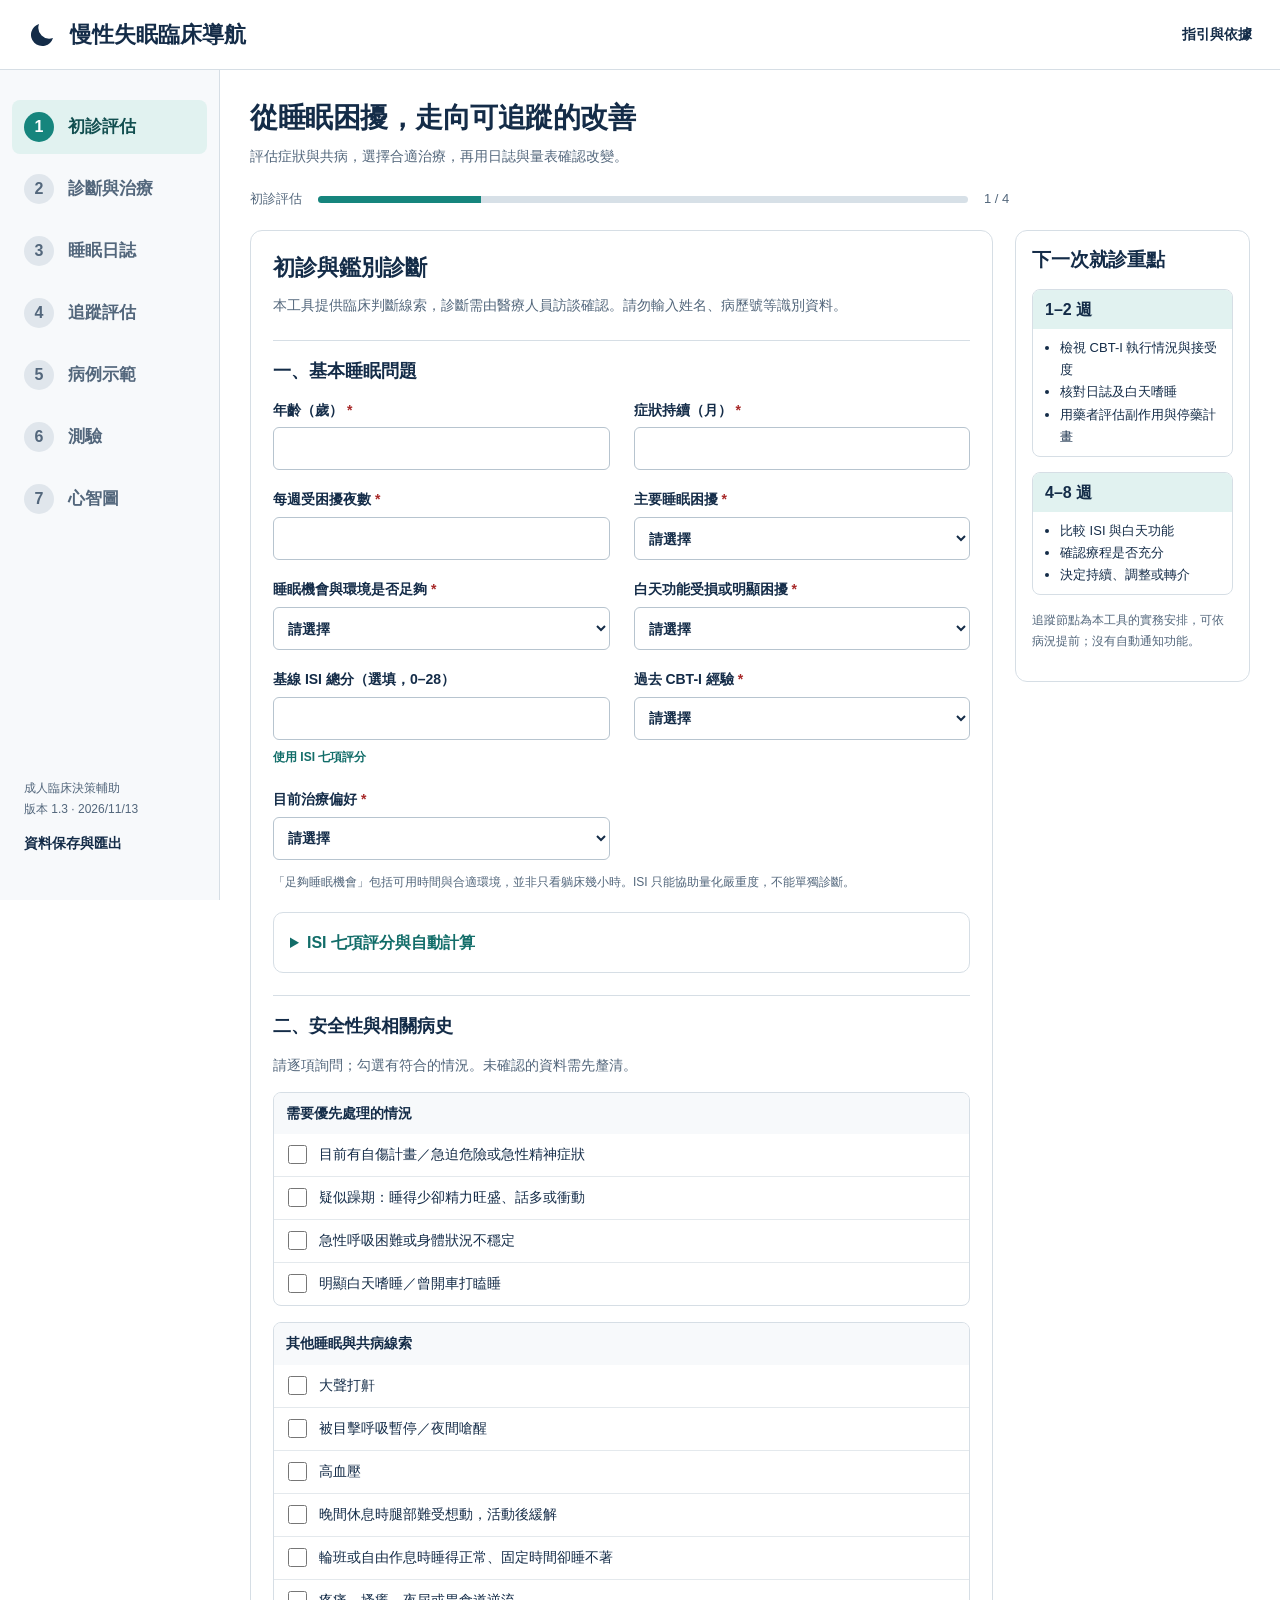
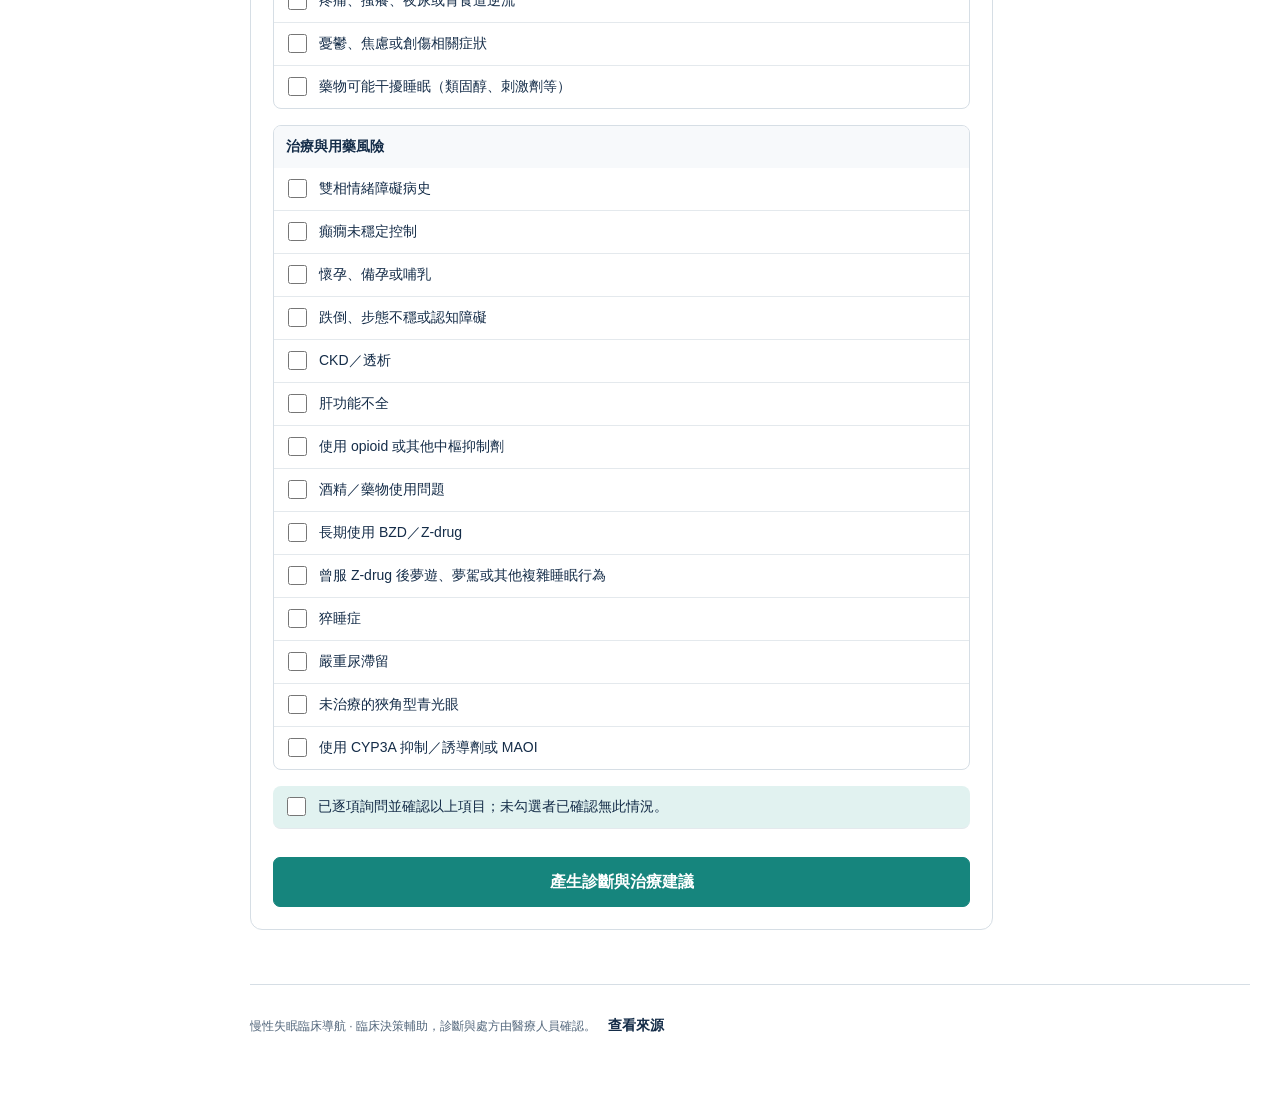
==== commit 95e5f1b9: "v1.3: add full diagnosis-to-treatment workflow for all 12 demo cases Co-Authored-By: Claude Opus 5.5" ====
--- a/index.html
+++ b/index.html
@@ -1,5 +1,5 @@
 <!doctype html>
-<html lang="zh-Hant"><head><meta charset="utf-8"><meta name="viewport" content="width=device-width,initial-scale=1"><meta name="color-scheme" content="light"><meta name="description" content="成人慢性失眠診斷評估、CBT-I 與藥物選擇、睡眠日誌及後續療效追蹤。"><title>慢性失眠臨床導航</title><style>:root{--navy:#142c48;--teal:#16857d;--teal-light:#e1f2f0;--line:#d6dee5;--muted:#53677c;--light:#f7f9fb;--red:#a52d34;--amber:#8d5b15;--radius:12px}*{box-sizing:border-box}body{margin:0;color:var(--navy);background:white;font-family:-apple-system,BlinkMacSystemFont,"Noto Sans TC","PingFang TC","Microsoft JhengHei",sans-serif;font-size:16px;line-height:1.7}header{height:70px;border-bottom:1px solid var(--line);display:flex;justify-content:space-between;align-items:center;padding:0 28px;background:white;position:sticky;top:0;z-index:10}.brand{display:flex;align-items:center;gap:12px;font-weight:750;font-size:22px;text-decoration:none;color:var(--navy)}.brand svg{width:30px;height:30px;fill:var(--navy)}.shell{display:grid;grid-template-columns:220px minmax(0,1fr)}.sidebar{background:var(--light);border-right:1px solid var(--line);padding:30px 12px;min-height:calc(100vh - 70px);position:sticky;top:70px;height:calc(100vh - 70px);display:flex;flex-direction:column;justify-content:space-between}.sidebar nav{display:grid;gap:8px}.sidebar nav button{text-align:left;border:0;background:none;color:var(--muted);font-size:17px;font-weight:650;display:flex;align-items:center;gap:14px;padding:12px;border-radius:8px}.sidebar nav button.active{background:var(--teal-light);color:#124f50}.sidebar span{width:30px;height:30px;display:inline-grid;place-items:center;background:#e0e6ec;border-radius:50%;font-size:16px}.sidebar .active span{color:white;background:var(--teal)}.sidefoot{color:var(--muted);font-size:12px;padding:12px}.sidefoot button{margin-top:10px}main{padding:28px 30px;max-width:1500px;width:100%;min-width:0}h1{font-size:28px;line-height:1.45;letter-spacing:-.5px;margin:0 0 6px}h2{font-size:22px;line-height:1.4;margin:0 0 10px}h3{font-size:18px;margin:22px 0 12px}p{margin:0 0 14px}button,input,select,textarea{font:inherit}button{background:white;color:var(--navy);border:1px solid #b7c6d2;border-radius:7px;padding:9px 16px;cursor:pointer;font-weight:600;line-height:1.5}button:hover{background:#edf4f4}button:focus-visible,a:focus-visible,input:focus-visible,select:focus-visible{outline:3px solid #4f9eb8;outline-offset:3px}a{color:#0c6b73}input:not([type=checkbox]):not([type=radio]),select{width:100%;min-width:0;border:1px solid #b7c4cf;border-radius:6px;padding:8px 10px;background:white;color:var(--navy);height:43px}input[type=checkbox]{width:19px;height:19px;accent-color:var(--teal);flex:none}label{display:block;font-size:14px;font-weight:650}.fields{display:grid;grid-template-columns:1fr 1fr;gap:18px 24px}.fields small{display:block;font-weight:400;color:var(--muted);font-size:12px}.fields label>input,.fields label>select{margin-top:5px}.required{color:#a82929}.muted,.intro p{color:var(--muted);font-size:14px}.hint{font-size:12px;color:var(--muted);line-height:1.7;margin-top:12px}.progress{display:flex;gap:16px;align-items:center;margin:20px 0;font-size:13px;color:var(--muted)}meter{height:13px;flex:1;max-width:650px}meter::-webkit-meter-bar{background:#d7e0e7;border:0}meter::-webkit-meter-optimum-value{background:var(--teal)}.workspace{display:grid;grid-template-columns:minmax(0,1fr) 235px;gap:22px;align-items:start}.panel{border:1px solid var(--line);border-radius:var(--radius);padding:22px;margin:18px 0;background:white}.workspace .panel{margin-top:0}.panel h3{padding-top:15px;border-top:1px solid var(--line)}.rightnote{border:1px solid var(--line);border-radius:var(--radius);padding:16px;position:sticky;top:100px}.rightnote h2{font-size:19px}.note{border:1px solid var(--line);border-radius:8px;overflow:hidden;margin:15px 0}.note h3{background:var(--teal-light);padding:6px 12px;margin:0;font-size:16px}.note ul{font-size:13px;padding:8px 12px 8px 27px;margin:0}.check{font-size:14px;font-weight:450;display:flex;align-items:flex-start;gap:9px;padding:9px 10px;border-bottom:1px solid #e4e9ed;line-height:1.6}.check input{margin-top:2px}.riskgroup{margin-bottom:16px;border:1px solid var(--line);border-radius:8px;overflow:hidden}.riskgroup h4{font-size:14px;margin:0;padding:9px 12px;background:var(--light)}.riskgroup .check:last-child{border-bottom:0}.confirm{background:var(--teal-light);border-radius:8px;margin:16px 0}.primary{background:var(--teal);color:white;border-color:var(--teal)}.primary:hover{background:#0d6d68}.wide{width:100%;margin-top:12px;padding:12px}.textbutton{background:none;border:0;padding:4px 0;font-size:14px}.error{color:var(--red);font-weight:650;font-size:14px;margin:12px 0}.error:empty{display:none}.notice{border-left:4px solid var(--teal);background:#eef8f6;padding:16px 20px;border-radius:6px;margin:18px 0}.notice.warn{background:#fff8e9;border-color:#c88e35}.notice.danger{background:#fff0f0;border-color:var(--red)}.notice h2{font-size:21px}.notice p:last-child{margin-bottom:0}.checklist{list-style:none;padding:0}.checklist li{padding:6px 0;border-bottom:1px solid #edf0f2}.checklist b{color:var(--teal);display:inline-block;min-width:48px}.checklist .no{color:var(--amber)}.actions{display:flex;gap:10px;flex-wrap:wrap;margin:18px 0}.inline{display:flex;align-items:end;gap:16px;flex-wrap:wrap}.inline label{min-width:180px}.tablewrap{overflow:auto;margin:24px 0;border:1px solid var(--line);border-radius:9px}table{width:100%;border-collapse:collapse;font-size:13px;white-space:nowrap}caption{padding:12px;text-align:left;font-weight:700;background:var(--light)}th,td{text-align:left;padding:10px 12px;border-bottom:1px solid var(--line)}th{background:var(--light)}td button{font-size:12px;padding:4px 8px;margin:2px}.metrics{display:grid;grid-template-columns:repeat(4,1fr);gap:16px;margin:20px 0}.metric{border-top:3px solid var(--teal);padding:12px;background:var(--light)}.metric strong{display:block;font-size:25px}.metric span{font-size:12px;color:var(--muted)}.empty{padding:25px;border:1px dashed #becbd5;color:var(--muted);text-align:center;border-radius:8px;margin:20px 0}details{padding:12px 0;border-top:1px solid var(--line)}summary{font-weight:650;cursor:pointer}details p,details ul,details ol{font-size:14px;margin-top:12px}.drug{padding:18px 0;border-top:1px solid var(--line)}.drug h3{border:0;margin:0 0 8px;padding:0}.drug .status{font-size:12px;font-weight:700;color:var(--teal)}.drug .status.exclude{color:var(--red)}.drug p{font-size:14px}.case{display:grid;grid-template-columns:1fr auto;gap:20px;border-top:1px solid var(--line);padding:22px 0;align-items:center}.case h2{font-size:20px}.case p{font-size:14px;color:var(--muted)}.filelabel{display:block;margin:22px 0}.filelabel input{display:block;margin-top:8px}.dangerbutton{color:var(--red);border-color:#d5a1a5}.chart{width:100%;height:230px;border:1px solid var(--line);border-radius:8px;background:var(--light)}.chart text{font-size:12px;fill:var(--muted)}.source{border-bottom:1px solid var(--line);padding:18px 0}.source h2{font-size:18px}.source p{font-size:14px;color:var(--muted)}footer{font-size:12px;color:var(--muted);border-top:1px solid var(--line);padding:26px 0;margin-top:36px}footer button{margin-left:12px;font-size:12px}.casebanner{border:1px solid #9fd1cb;background:#f3faf9;border-radius:var(--radius);padding:14px 18px;margin:0 0 18px}.casebanner-head{display:flex;align-items:center;gap:8px;flex-wrap:wrap;font-size:17px}.casebanner p{font-size:14px;color:var(--muted);margin:6px 0}.casebanner details{padding:6px 0;border-top:0}.casebanner details ul{margin:6px 0}.casebanner-actions{display:flex;gap:8px;flex-wrap:wrap;margin-top:8px}.casebanner-actions button{font-size:13px;padding:6px 12px}.who{display:inline-block;font-size:13px;font-weight:700;color:#124f50;background:var(--teal-light);border-radius:999px;padding:2px 10px;margin:2px 0 6px}.casebanner .who{margin:0 0 0 4px}details.patient dl{display:grid;grid-template-columns:7.5em 1fr;gap:6px 12px;margin:10px 0 4px;font-size:14px}details.patient dt{font-weight:700;color:var(--navy)}details.patient dd{margin:0;color:#2b3f55}@media(max-width:720px){details.patient dl{grid-template-columns:1fr;gap:2px}details.patient dd{margin-bottom:8px}}#toast:not(:empty){padding:10px 15px;margin-bottom:16px;background:var(--teal-light);border-radius:8px;font-size:14px}[hidden]{display:none!important}@media(min-width:1500px){main{padding:36px 45px}.workspace{grid-template-columns:minmax(0,1fr) 270px;gap:30px}}@media(max-width:1100px){.workspace{grid-template-columns:1fr}.rightnote{position:static;display:grid;grid-template-columns:1fr 1fr;gap:12px}.rightnote h2,.rightnote>.hint{grid-column:1/-1}.rightnote .note{margin:0}.shell{grid-template-columns:190px minmax(0,1fr)}main{padding:24px}.sidebar nav button{font-size:15px;gap:10px}}@media(max-width:720px){header{height:60px;padding:0 16px}.brand{font-size:18px;gap:8px}.brand svg{width:24px}.shell{display:block}.sidebar{height:auto;min-height:0;position:sticky;top:60px;padding:8px;border-right:0;border-bottom:1px solid var(--line);z-index:9}.sidebar nav{display:flex;gap:5px;overflow-x:auto}.sidebar nav button{white-space:nowrap;font-size:13px;padding:8px;gap:5px}.sidebar span{width:22px;height:22px;font-size:12px}.sidefoot{display:none}main{padding:22px 16px}h1{font-size:23px}h2{font-size:20px}.fields{grid-template-columns:1fr;gap:14px}.panel{padding:18px}.metrics{grid-template-columns:1fr 1fr;gap:10px}.case{grid-template-columns:1fr}.rightnote{grid-template-columns:1fr}.rightnote h2,.rightnote>.hint{grid-column:auto}.view{scroll-margin-top:130px}.progress{gap:9px}}@media print{header,.sidebar,footer,.actions,button,.filelabel,#toast{display:none!important}.shell{display:block}main{padding:0;max-width:none}.view{display:none!important}.view.printable{display:block!important}.panel,.notice{break-inside:avoid}.rightnote{position:static}.tablewrap{overflow:visible}body{font-size:12px}h1{font-size:22px}h2{font-size:17px}}
+<html lang="zh-Hant"><head><meta charset="utf-8"><meta name="viewport" content="width=device-width,initial-scale=1"><meta name="color-scheme" content="light"><meta name="description" content="成人慢性失眠診斷評估、CBT-I 與藥物選擇、睡眠日誌及後續療效追蹤。"><title>慢性失眠臨床導航</title><style>:root{--navy:#142c48;--teal:#16857d;--teal-light:#e1f2f0;--line:#d6dee5;--muted:#53677c;--light:#f7f9fb;--red:#a52d34;--amber:#8d5b15;--radius:12px}*{box-sizing:border-box}body{margin:0;color:var(--navy);background:white;font-family:-apple-system,BlinkMacSystemFont,"Noto Sans TC","PingFang TC","Microsoft JhengHei",sans-serif;font-size:16px;line-height:1.7}header{height:70px;border-bottom:1px solid var(--line);display:flex;justify-content:space-between;align-items:center;padding:0 28px;background:white;position:sticky;top:0;z-index:10}.brand{display:flex;align-items:center;gap:12px;font-weight:750;font-size:22px;text-decoration:none;color:var(--navy)}.brand svg{width:30px;height:30px;fill:var(--navy)}.shell{display:grid;grid-template-columns:220px minmax(0,1fr)}.sidebar{background:var(--light);border-right:1px solid var(--line);padding:30px 12px;min-height:calc(100vh - 70px);position:sticky;top:70px;height:calc(100vh - 70px);display:flex;flex-direction:column;justify-content:space-between}.sidebar nav{display:grid;gap:8px}.sidebar nav button{text-align:left;border:0;background:none;color:var(--muted);font-size:17px;font-weight:650;display:flex;align-items:center;gap:14px;padding:12px;border-radius:8px}.sidebar nav button.active{background:var(--teal-light);color:#124f50}.sidebar span{width:30px;height:30px;display:inline-grid;place-items:center;background:#e0e6ec;border-radius:50%;font-size:16px}.sidebar .active span{color:white;background:var(--teal)}.sidefoot{color:var(--muted);font-size:12px;padding:12px}.sidefoot button{margin-top:10px}main{padding:28px 30px;max-width:1500px;width:100%;min-width:0}h1{font-size:28px;line-height:1.45;letter-spacing:-.5px;margin:0 0 6px}h2{font-size:22px;line-height:1.4;margin:0 0 10px}h3{font-size:18px;margin:22px 0 12px}p{margin:0 0 14px}button,input,select,textarea{font:inherit}button{background:white;color:var(--navy);border:1px solid #b7c6d2;border-radius:7px;padding:9px 16px;cursor:pointer;font-weight:600;line-height:1.5}button:hover{background:#edf4f4}button:focus-visible,a:focus-visible,input:focus-visible,select:focus-visible{outline:3px solid #4f9eb8;outline-offset:3px}a{color:#0c6b73}input:not([type=checkbox]):not([type=radio]),select{width:100%;min-width:0;border:1px solid #b7c4cf;border-radius:6px;padding:8px 10px;background:white;color:var(--navy);height:43px}input[type=checkbox]{width:19px;height:19px;accent-color:var(--teal);flex:none}label{display:block;font-size:14px;font-weight:650}.fields{display:grid;grid-template-columns:1fr 1fr;gap:18px 24px}.fields small{display:block;font-weight:400;color:var(--muted);font-size:12px}.fields label>input,.fields label>select{margin-top:5px}.required{color:#a82929}.muted,.intro p{color:var(--muted);font-size:14px}.hint{font-size:12px;color:var(--muted);line-height:1.7;margin-top:12px}.progress{display:flex;gap:16px;align-items:center;margin:20px 0;font-size:13px;color:var(--muted)}meter{height:13px;flex:1;max-width:650px}meter::-webkit-meter-bar{background:#d7e0e7;border:0}meter::-webkit-meter-optimum-value{background:var(--teal)}.workspace{display:grid;grid-template-columns:minmax(0,1fr) 235px;gap:22px;align-items:start}.panel{border:1px solid var(--line);border-radius:var(--radius);padding:22px;margin:18px 0;background:white}.workspace .panel{margin-top:0}.panel h3{padding-top:15px;border-top:1px solid var(--line)}.rightnote{border:1px solid var(--line);border-radius:var(--radius);padding:16px;position:sticky;top:100px}.rightnote h2{font-size:19px}.note{border:1px solid var(--line);border-radius:8px;overflow:hidden;margin:15px 0}.note h3{background:var(--teal-light);padding:6px 12px;margin:0;font-size:16px}.note ul{font-size:13px;padding:8px 12px 8px 27px;margin:0}.check{font-size:14px;font-weight:450;display:flex;align-items:flex-start;gap:9px;padding:9px 10px;border-bottom:1px solid #e4e9ed;line-height:1.6}.check input{margin-top:2px}.riskgroup{margin-bottom:16px;border:1px solid var(--line);border-radius:8px;overflow:hidden}.riskgroup h4{font-size:14px;margin:0;padding:9px 12px;background:var(--light)}.riskgroup .check:last-child{border-bottom:0}.confirm{background:var(--teal-light);border-radius:8px;margin:16px 0}.primary{background:var(--teal);color:white;border-color:var(--teal)}.primary:hover{background:#0d6d68}.wide{width:100%;margin-top:12px;padding:12px}.textbutton{background:none;border:0;padding:4px 0;font-size:14px}.error{color:var(--red);font-weight:650;font-size:14px;margin:12px 0}.error:empty{display:none}.notice{border-left:4px solid var(--teal);background:#eef8f6;padding:16px 20px;border-radius:6px;margin:18px 0}.notice.warn{background:#fff8e9;border-color:#c88e35}.notice.danger{background:#fff0f0;border-color:var(--red)}.notice h2{font-size:21px}.notice p:last-child{margin-bottom:0}.checklist{list-style:none;padding:0}.checklist li{padding:6px 0;border-bottom:1px solid #edf0f2}.checklist b{color:var(--teal);display:inline-block;min-width:48px}.checklist .no{color:var(--amber)}.actions{display:flex;gap:10px;flex-wrap:wrap;margin:18px 0}.inline{display:flex;align-items:end;gap:16px;flex-wrap:wrap}.inline label{min-width:180px}.tablewrap{overflow:auto;margin:24px 0;border:1px solid var(--line);border-radius:9px}table{width:100%;border-collapse:collapse;font-size:13px;white-space:nowrap}caption{padding:12px;text-align:left;font-weight:700;background:var(--light)}th,td{text-align:left;padding:10px 12px;border-bottom:1px solid var(--line)}th{background:var(--light)}td button{font-size:12px;padding:4px 8px;margin:2px}.metrics{display:grid;grid-template-columns:repeat(4,1fr);gap:16px;margin:20px 0}.metric{border-top:3px solid var(--teal);padding:12px;background:var(--light)}.metric strong{display:block;font-size:25px}.metric span{font-size:12px;color:var(--muted)}.empty{padding:25px;border:1px dashed #becbd5;color:var(--muted);text-align:center;border-radius:8px;margin:20px 0}details{padding:12px 0;border-top:1px solid var(--line)}summary{font-weight:650;cursor:pointer}details p,details ul,details ol{font-size:14px;margin-top:12px}.drug{padding:18px 0;border-top:1px solid var(--line)}.drug h3{border:0;margin:0 0 8px;padding:0}.drug .status{font-size:12px;font-weight:700;color:var(--teal)}.drug .status.exclude{color:var(--red)}.drug p{font-size:14px}.case{display:grid;grid-template-columns:1fr auto;gap:20px;border-top:1px solid var(--line);padding:22px 0;align-items:center}.case h2{font-size:20px}.case p{font-size:14px;color:var(--muted)}.filelabel{display:block;margin:22px 0}.filelabel input{display:block;margin-top:8px}.dangerbutton{color:var(--red);border-color:#d5a1a5}.chart{width:100%;height:230px;border:1px solid var(--line);border-radius:8px;background:var(--light)}.chart text{font-size:12px;fill:var(--muted)}.source{border-bottom:1px solid var(--line);padding:18px 0}.source h2{font-size:18px}.source p{font-size:14px;color:var(--muted)}footer{font-size:12px;color:var(--muted);border-top:1px solid var(--line);padding:26px 0;margin-top:36px}footer button{margin-left:12px;font-size:12px}.casebanner{border:1px solid #9fd1cb;background:#f3faf9;border-radius:var(--radius);padding:14px 18px;margin:0 0 18px}.casebanner-head{display:flex;align-items:center;gap:8px;flex-wrap:wrap;font-size:17px}.casebanner p{font-size:14px;color:var(--muted);margin:6px 0}.casebanner details{padding:6px 0;border-top:0}.casebanner details ul{margin:6px 0}.casebanner-actions{display:flex;gap:8px;flex-wrap:wrap;margin-top:8px}.casebanner-actions button{font-size:13px;padding:6px 12px}.who{display:inline-block;font-size:13px;font-weight:700;color:#124f50;background:var(--teal-light);border-radius:999px;padding:2px 10px;margin:2px 0 6px}.casebanner .who{margin:0 0 0 4px}details.patient dl{display:grid;grid-template-columns:7.5em 1fr;gap:6px 12px;margin:10px 0 4px;font-size:14px}details.patient dt{font-weight:700;color:var(--navy)}details.patient dd{margin:0;color:#2b3f55}@media(max-width:720px){details.patient dl{grid-template-columns:1fr;gap:2px}details.patient dd{margin-bottom:8px}}details.workup>summary{color:#0d6d68}.steps{list-style:none;counter-reset:st;padding:0;margin:12px 0 0}.steps>li{counter-increment:st;position:relative;padding:0 0 14px 42px;border-left:2px solid #cfe5e2;margin-left:14px}.steps>li:last-child{border-left-color:transparent}.steps>li::before{content:counter(st);position:absolute;left:-15px;top:0;width:28px;height:28px;border-radius:50%;background:var(--teal);color:white;font-weight:700;font-size:14px;display:grid;place-items:center}.steps h4{margin:2px 0 6px;font-size:15px}.steps p,.steps ul{font-size:14px;margin:4px 0 8px}.steps ul{padding-left:20px}.steps .checklist{padding-left:0}.verdict{font-weight:700;color:#124f50}.danger-text{color:var(--red);font-weight:650}.druglist{list-style:none;padding:0!important}.druglist li{display:flex;flex-wrap:wrap;gap:4px 10px;padding:5px 0;border-bottom:1px solid #edf0f2}.dstatus{font-size:12px;font-weight:700;border-radius:999px;padding:1px 8px}.dstatus.ok{background:var(--teal-light);color:#124f50}.dstatus.hold{background:#fff3dc;color:var(--amber)}.dstatus.exclude{background:#fde8e9;color:var(--red)}.dstatus.muted{background:#eef1f4;color:var(--muted)}#toast:not(:empty){padding:10px 15px;margin-bottom:16px;background:var(--teal-light);border-radius:8px;font-size:14px}[hidden]{display:none!important}@media(min-width:1500px){main{padding:36px 45px}.workspace{grid-template-columns:minmax(0,1fr) 270px;gap:30px}}@media(max-width:1100px){.workspace{grid-template-columns:1fr}.rightnote{position:static;display:grid;grid-template-columns:1fr 1fr;gap:12px}.rightnote h2,.rightnote>.hint{grid-column:1/-1}.rightnote .note{margin:0}.shell{grid-template-columns:190px minmax(0,1fr)}main{padding:24px}.sidebar nav button{font-size:15px;gap:10px}}@media(max-width:720px){header{height:60px;padding:0 16px}.brand{font-size:18px;gap:8px}.brand svg{width:24px}.shell{display:block}.sidebar{height:auto;min-height:0;position:sticky;top:60px;padding:8px;border-right:0;border-bottom:1px solid var(--line);z-index:9}.sidebar nav{display:flex;gap:5px;overflow-x:auto}.sidebar nav button{white-space:nowrap;font-size:13px;padding:8px;gap:5px}.sidebar span{width:22px;height:22px;font-size:12px}.sidefoot{display:none}main{padding:22px 16px}h1{font-size:23px}h2{font-size:20px}.fields{grid-template-columns:1fr;gap:14px}.panel{padding:18px}.metrics{grid-template-columns:1fr 1fr;gap:10px}.case{grid-template-columns:1fr}.rightnote{grid-template-columns:1fr}.rightnote h2,.rightnote>.hint{grid-column:auto}.view{scroll-margin-top:130px}.progress{gap:9px}}@media print{header,.sidebar,footer,.actions,button,.filelabel,#toast{display:none!important}.shell{display:block}main{padding:0;max-width:none}.view{display:none!important}.view.printable{display:block!important}.panel,.notice{break-inside:avoid}.rightnote{position:static}.tablewrap{overflow:visible}body{font-size:12px}h1{font-size:22px}h2{font-size:17px}}
 
 .isi-calculator{margin:20px 0;border:1px solid var(--line);border-radius:10px;padding:16px;scroll-margin-top:95px}.isi-calculator>summary{color:#126d69}.isi-calculator>p{font-size:14px}.isi-items{display:grid;gap:12px;margin:18px 0}.isi-item{min-width:0;margin:0;border:0;padding:0 0 14px;border-bottom:1px solid var(--line)}.isi-item legend{font-size:14px;font-weight:650;margin-bottom:9px;padding:0}.isi-options{display:grid;grid-template-columns:repeat(5,minmax(0,1fr));gap:7px}.isi-option{position:relative;min-width:0;cursor:pointer}.isi-option input[type=radio]{position:absolute;opacity:0;width:1px;height:1px}.isi-option span{display:flex;align-items:center;justify-content:center;flex-direction:column;min-height:61px;border:1px solid #b7c6d2;border-radius:7px;background:white;padding:6px 2px;line-height:1.4}.isi-option b{font-size:18px}.isi-option small{font-size:12px;font-weight:400;text-align:center;overflow-wrap:anywhere}.isi-option input:checked+span{background:var(--teal-light);border:2px solid var(--teal);padding:5px 1px;color:#0d5755}.isi-option input:focus-visible+span{outline:3px solid #4f9eb8;outline-offset:2px}.isi-item:disabled{opacity:.65}.isi-result{border-left:4px solid #b4c4d0;background:var(--light);padding:14px 16px;margin:16px 0;line-height:1.6}.isi-result strong,.isi-result span,.isi-result small{display:block}.isi-result strong{font-size:21px}.isi-result small{font-size:12px;color:var(--muted)}.isi-complete{border-color:var(--teal);background:#eef8f6}.isi-scale{display:grid;grid-template-columns:repeat(4,minmax(0,1fr));gap:4px;text-align:center;font-size:12px;line-height:1.6}.isi-scale span{padding:6px 2px;border-top:3px solid #a9c9c5}.isi-scale span:nth-child(2){border-color:#c9bb7e}.isi-scale span:nth-child(3){border-color:#cf9a68}.isi-scale span:nth-child(4){border-color:#c88689}.isi-breakdown{white-space:normal;min-width:150px}.isi-item:disabled .isi-option{cursor:default}button:disabled{cursor:default;opacity:.55}.fields label>.textbutton{font-size:12px;color:#126d69;margin-top:4px}@media(max-width:720px){.isi-calculator{padding:12px;scroll-margin-top:140px}.isi-options{gap:4px}.isi-option span{min-height:67px}.isi-option small{font-size:11px}.isi-scale{font-size:11px}}
 .chips{display:flex;flex-wrap:wrap;gap:8px;margin:16px 0}.chip{border-radius:999px;padding:6px 14px;font-size:14px}.chip[aria-pressed=true]{background:var(--teal);color:white;border-color:var(--teal)}.tag{display:inline-block;font-size:12px;font-weight:700;color:#124f50;background:var(--teal-light);border-radius:999px;padding:2px 10px;margin-right:10px;vertical-align:middle}.case details{border-top:0;padding:4px 0 0}.case details ul{padding-left:20px;margin:8px 0}.case details li{font-size:14px}
@@ -8,7 +8,7 @@
 @media(max-width:1100px){.mindmap{grid-template-columns:repeat(2,minmax(0,1fr))}}@media(max-width:720px){.mindmap{grid-template-columns:1fr}.quizbar{top:115px}.qopt{font-size:14px}}@media print{.quizbar,.mapbar{display:none}}
 </style></head><body>
 <header><a class="brand" href="#assessment"><svg viewBox="0 0 24 24" aria-hidden="true"><path d="M20 15.2A8.8 8.8 0 0 1 8.8 4 9 9 0 1 0 20 15.2Z"/></svg>慢性失眠臨床導航</a><button class="textbutton" data-nav="sources">指引與依據</button></header>
-<div class="shell"><aside class="sidebar"><nav aria-label="主要流程"><button data-nav="assessment"><span>1</span>初診評估</button><button data-nav="plan"><span>2</span>診斷與治療</button><button data-nav="diary"><span>3</span>睡眠日誌</button><button data-nav="followup"><span>4</span>追蹤評估</button><button data-nav="cases"><span>5</span>病例示範</button><button data-nav="quiz"><span>6</span>測驗</button><button data-nav="mindmap"><span>7</span>心智圖</button></nav><div class="sidefoot">成人臨床決策輔助<br>版本 1.2.2 · 2026/11/13<br><button data-nav="data" class="textbutton">資料保存與匯出</button></div></aside>
+<div class="shell"><aside class="sidebar"><nav aria-label="主要流程"><button data-nav="assessment"><span>1</span>初診評估</button><button data-nav="plan"><span>2</span>診斷與治療</button><button data-nav="diary"><span>3</span>睡眠日誌</button><button data-nav="followup"><span>4</span>追蹤評估</button><button data-nav="cases"><span>5</span>病例示範</button><button data-nav="quiz"><span>6</span>測驗</button><button data-nav="mindmap"><span>7</span>心智圖</button></nav><div class="sidefoot">成人臨床決策輔助<br>版本 1.3 · 2026/11/13<br><button data-nav="data" class="textbutton">資料保存與匯出</button></div></aside>
 <main id="main" tabindex="-1"><div id="toast" role="status" aria-live="polite"></div><div id="caseBanner"></div>
 <section id="assessment" class="view"><div class="intro"><h1>從睡眠困擾，走向可追蹤的改善</h1><p>評估症狀與共病，選擇合適治療，再用日誌與量表確認改變。</p></div><div class="progress"><span>初診評估</span><meter min="0" max="4" value="1" aria-label="流程第 1 步，共 4 步"></meter><span>1 / 4</span></div>
 <div class="workspace"><div><form id="assessmentForm" novalidate><div class="panel"><h2>初診與鑑別診斷</h2><p class="muted">本工具提供臨床判斷線索，診斷需由醫療人員訪談確認。請勿輸入姓名、病歷號等識別資料。</p><h3>一、基本睡眠問題</h3><div class="fields" id="profileFields"></div><p class="hint">「足夠睡眠機會」包括可用時間與合適環境，並非只看躺床幾小時。ISI 只能協助量化嚴重度，不能單獨診斷。</p><div id="baselineIsi"></div><h3>二、安全性與相關病史</h3><p class="muted">請逐項詢問；勾選有符合的情況。未確認的資料需先釐清。</p><div id="riskFields"></div><label class="check confirm"><input type="checkbox" id="reviewed">已逐項詢問並確認以上項目；未勾選者已確認無此情況。</label><div class="error" id="assessmentError" role="alert"></div><button type="submit" class="primary wide">產生診斷與治療建議</button></div></form></div>
@@ -141,7 +141,23 @@
  {name:'周先生',sex:'男',age:58,cc:'上完 CBT-I 還是睡不好，想加安眠藥',hpi:'腰椎手術後慢性下背痛 3 年，使用 tramadol／長效 opioid 控制。2 年來每週約 5 夜入睡與維持都困難，已完整完成 8 週 CBT-I（落實度佳），入睡稍改善但夜間仍常因疼痛醒來。希望討論合併藥物。',sleep:'23:00 上床、06:30 起床；夜間醒 2–3 次，各 30 分鐘以上。',history:'腰椎術後疼痛、高血脂；opioid 由疼痛科開立，劑量穩定。',social:'因疼痛提早退休；晚上偶爾喝酒助眠。',exam:'ISI 19；STOP 1/4（打鼾）；無呼吸中止目擊。',question:'opioid 使用者能否加安眠藥？需要哪些安全審查？'},
  {name:'何小姐',sex:'女',age:49,cc:'做了兩個月 CBT-I，好像沒什麼效果',hpi:'14 個月來每週約 6 夜入睡與維持都困難。8 週前開始 CBT-I，第 2、4、8 週追蹤 ISI 由 21 → 19 → 17 → 15。自述工作忙，每週只有約 3 天照計畫起床與離床，常在床上滑手機等睡意。',sleep:'日誌：22:30 上床、07:00 起床；入睡 45–80 分鐘、夜醒 40–70 分鐘、早醒 20–40 分鐘；睡眠品質差。',history:'無慢性病；更年期前期；未使用安眠藥。',social:'中學行政主任、照顧失智母親，夜間偶需起床。',exam:'基線 ISI 21 → 第 8 週 15（下降 6 分）；白天功能持平；無副作用。',question:'為何未達反應？下一步該檢查什麼？'}
 ];
-cases.forEach((c,i)=>{c.patient=patients[i];});
+// 完整評估流程（虛構教學）：dx 診斷結論、tests 檢查、nonpharm 非藥物、pharm 藥物、followup 追蹤、refer 轉介。
+// 核心條件、急迫風險、STOP、鑑別與藥物適用性由 engine 即時計算，此處只補病例特有的臨床判斷。
+const workups=[
+ {dx:'慢性失眠障礙（入睡型），以過度喚起與睡眠努力為主要維持因子；無共病線索。',tests:['不需常規 PSG 或抽血','建立 ISI 基線與連續 7–14 日睡眠日誌','PHQ-2／GAD-2 篩檢情緒與焦慮（本例陰性）'],nonpharm:['完整 CBT-I 4–8 週（個別或團體，或經驗證的數位 CBT-I）','刺激控制：有睡意才上床、清醒過久離床、固定起床 07:00','睡眠機會管理：依日誌平均總睡眠設定時段（不低於 6 小時），每週依效率調整','認知治療：處理「今晚又睡不著」的災難化與補眠行為','放鬆訓練；睡眠衛教僅為輔助（咖啡維持早上 1 杯）'],pharm:'首選 CBT-I，不需常規用藥。若短期需要早期改善，可共同討論 DORA 或短期 Z-drug（入睡型），並先約定 2–4 週複評與停藥計畫。',followup:['1–2 週：日誌落實度、白天嗜睡、時段調整','第 6 週：ISI 20 → 10，下降 10 分＝反應，但未達緩解（<8）','持續 CBT-I 至 8 週，鞏固後擬定復發應對計畫，1–3 個月複查'],refer:'不需轉介；8 週仍未緩解或出現新線索再重新鑑別。'},
+ {dx:'慢性失眠障礙（維持型），高度懷疑合併阻塞性睡眠呼吸中止（COMISA）；白天嗜睡需先處理安全。',tests:['STOP 4/4 → 轉睡眠專科安排 PSG 或居家睡眠檢測（HSAT）','Epworth 嗜睡量表、血壓控制與用藥檢視','評估夜尿、晨間頭痛、BMI 與頸圍'],nonpharm:['開車與操作機械安全衛教：嗜睡時不開車','OSA 確診後依嚴重度使用 CPAP／口腔裝置、減重、側睡、避免睡前飲酒','CBT-I 可並行，但限床（睡眠機會管理）須待 OSA 評估與治療後由治療師調整，避免加重嗜睡','刺激控制、認知治療與放鬆訓練可先開始'],pharm:'在 OSA 未評估前不自動開立鎮靜安眠藥；BZD 與酒精會加重呼吸中止。OSA 治療穩定後若仍失眠，再重新共同決策。',followup:['2–4 週：取得睡眠檢查結果、嗜睡程度','開始 CPAP 後 4–8 週：使用時數、ISI、日誌','失眠持續則完整 CBT-I，8 週再評估'],refer:'睡眠醫學／胸腔科（睡眠檢查與 OSA 治療）；血壓控制回家醫科或心臟科。'},
+ {dx:'非失眠障礙：睡眠需求下降合併精力旺盛、思考飛躍、衝動消費，高度懷疑雙相情緒障礙躁期復發。',tests:['精神狀態檢查：情緒、思考、判斷力、精神病性症狀','自傷他傷風險、衝動行為與財務風險評估','物質使用（酒精增加）、甲狀腺功能與藥物檢視'],nonpharm:['當日精神科急評，家人陪同並協助安全計畫','暫停一般失眠流程：不做限床（睡眠剝奪可能誘發或加重躁期）','穩定後建立規律作息與睡眠節律（人際社會節律治療概念）'],pharm:'不提供一般安眠藥建議；情緒穩定劑或抗精神病藥由精神科依躁期治療原則處理。',followup:['24–48 小時：確認已完成精神科評估與處置','急性期後：每 1–2 週追蹤情緒、睡眠與用藥遵從','緩解後若仍有失眠，再回到一般失眠評估流程'],refer:'精神科急診／急評（本例優先）。'},
+ {dx:'睡眠不足（睡眠機會不足）合併輪班工作型節律問題；目前不判定為慢性失眠障礙。',tests:['睡眠日誌 2 週，需涵蓋夜班、白班與休假','評估嗜睡、通勤駕駛安全與工作失誤','STOP 篩檢 OSA（本例 0/4）'],nonpharm:['先增加睡眠機會：與家人、職場討論分工，夜班後下班即睡（目標 7 小時）','夜班後返家戴墨鏡、臥室遮光隔音，必要時分段睡眠（主睡＋小睡）','排班盡量順向輪替（白→小夜→大夜），避免快速反轉','咖啡因只在班別前段使用','不使用限床：睡眠不足者限床有害'],pharm:'不建議以安眠藥處理睡眠機會不足。褪黑激素與光照時機需依節律診斷個別規劃。',followup:['2 週：日誌顯示睡眠機會是否增加','增加機會後仍有每週 ≥3 夜睡不著，且持續 ≥3 個月，再評估慢性失眠','嗜睡危及工作或駕駛安全時提早回診'],refer:'嗜睡持續或懷疑輪班障礙：睡眠醫學；職場排班可與職業醫學科討論。'},
+ {dx:'慢性失眠障礙（維持型），合併不寧腿症候群線索、尿毒性搔癢、末期腎病透析，以及長期 BZD 使用與跌倒風險。',tests:['RLS 診斷五要素核對；鐵蛋白、運鐵蛋白飽和度（透析病人目標由腎臟科決定）','檢視透析適足度、磷、副甲狀腺素與搔癢治療','完整用藥檢視：lorazepam 劑量變化、會加重 RLS 的藥物（抗組織胺、部分抗憂鬱劑）','STOP 與跌倒風險評估（步態、夜間如廁動線）'],nonpharm:['RLS：補足鐵缺乏、規律活動、避免咖啡因與酒精','搔癢由腎臟科調整（透析、磷控制、止癢藥物）','CBT-I 調整版：刺激控制改用安全做法（床邊坐起、夜燈），不積極限床','跌倒預防：夜燈、扶手、床邊便器'],pharm:'不再加開其他鎮靜藥。lorazepam 已自行加量，需與醫師擬定個別化緩慢減量（例如每 2–4 週減原劑量約 10–25%），搭配 CBT-I；不可突然停藥。RLS 藥物（如 α2δ 配體）劑量須依腎功能調整。',followup:['2 週：鐵檢查結果、RLS 症狀、跌倒事件','每 2–4 週：減藥進度、戒斷症狀、ISI','3 個月：整體睡眠與減藥計畫檢討'],refer:'腎臟科（透析、搔癢、鐵）；神經科或睡眠醫學（RLS）；必要時藥師協助減藥計畫。'},
+ {dx:'慢性失眠障礙（混合型）；曾在 zolpidem 後發生複雜睡眠行為（夢遊並失憶）。',tests:['詳細記錄複雜睡眠行為事件：藥物、劑量、併用酒精或其他鎮靜劑','排除其他異睡症與 OSA（STOP 0/4）','檢視更年期症狀與夜間潮熱'],nonpharm:['完整 CBT-I 為首選','居家安全：鎖好廚房瓦斯與車鑰匙（過渡期）','潮熱減輕後評估夜間喚醒是否改善'],pharm:'Z-drug（zolpidem、eszopiclone、zaleplon）因曾發生複雜睡眠行為而禁用（FDA 加框警語）。若需藥物，可個別評估 DORA 或低劑量 doxepin，仍須完整安全審查與複評計畫。',followup:['1–2 週：CBT-I 落實度、有無異常夜間行為','4–8 週：ISI、日誌與白天功能','若使用替代藥物：2–4 週複評效益、副作用與停藥時程'],refer:'若再發生異常夜間行為或診斷不明：睡眠醫學。'},
+ {dx:'慢性失眠障礙（維持型），孕期（24 週）合併夜尿、胃食道逆流、腰背痛與生產焦慮。',tests:['產科共同照護：確認貧血、甲狀腺、血糖與孕期併發症','篩檢不寧腿（孕期常見，查鐵）與打鼾（孕期 OSA 風險上升）','情緒篩檢（EPDS 或 PHQ-9），留意產前憂鬱焦慮'],nonpharm:['CBT-I 為首選，由治療師調整：避免過度限床造成睡眠剝奪','刺激控制與認知治療（處理對生產與工作的擔憂）、放鬆訓練','逆流：睡前 2–3 小時不進食、抬高床頭；側睡枕支撐腰背','傍晚後減少水分以降低夜尿'],pharm:'孕期不建議常規使用安眠藥；本工具不自動列出孕期藥物。如症狀嚴重，需與產科、處方醫師逐一做孕期安全審查。',followup:['2 週：CBT-I 落實、夜尿與逆流處理效果','每次產檢：ISI、情緒與身體症狀','產後 6 週內：重新評估睡眠與產後憂鬱風險'],refer:'產科共同照護；情緒症狀明顯時轉身心科（周產期心理健康）。'},
+ {dx:'慢性失眠障礙（早醒型），合併中度憂鬱（喪偶後）與跌倒史；需評估社會隔離與自行服用不明安眠藥。',tests:['PHQ-9、自殺風險評估（本例無自傷想法）、複雜性哀傷','認知功能篩檢（如 Mini-Cog）、步態與骨折風險','用藥整合：停止服用他人藥物，確認藥名','早醒合併白天嗜睡時需鑑別晚期睡眠相位前移'],nonpharm:['CBT-I 並行憂鬱治療（兩者都需處理，不宜只治一項）','刺激控制採安全做法：夜間離床改為床邊坐起、夜燈照明','晚間（傍晚）光照與活動、縮短午睡至 30 分鐘內、白天外出社交','跌倒預防與居家環境改善'],pharm:'避免 BZD 與 Z-drug（跌倒、骨折、認知風險）。早醒型可討論低劑量 doxepin（失眠專用劑量，3–6 mg），但跌倒史需先安全審查。憂鬱的藥物治療由醫師依憂鬱症原則另行評估。',followup:['2 週：情緒、自殺風險、用藥安全、跌倒事件','4–8 週：ISI、PHQ-9、日誌（早醒時間）','穩定後 1–3 個月複查；關注周年反應'],refer:'精神科或老年精神科（憂鬱）；必要時復健科或家醫科（跌倒預防）。'},
+ {dx:'短期失眠（急性失眠），與喪親壓力相關；病程 6 週，尚未達慢性失眠障礙（<3 個月）。',tests:['評估正常哀傷與延長哀傷、憂鬱及自殺風險（本例無）','了解酒精或助眠物質使用','不需睡眠檢查'],nonpharm:['正常化壓力性失眠：多數會隨時間緩解','維持固定起床時間，避免長時間補眠或提早上床','睡前安排「擔憂時間」與放鬆練習；白天規律活動','提供哀傷支持資源，鼓勵與家人朋友談論'],pharm:'通常不需藥物。若嚴重影響工作安全，可共同決策極短期（數晚至 2 週）用藥並約定停藥，不作為長期處置。',followup:['2–4 週：睡眠、哀傷反應與情緒','症狀持續達 3 個月且每週 ≥3 夜 → 依慢性失眠評估並開始 CBT-I','出現自傷想法或功能明顯惡化時立即回診'],refer:'哀傷反應延長或憂鬱明顯時轉身心科／心理師。'},
+ {dx:'延遲睡眠–清醒相位障礙（DSWPD）為主要考量；固定早起時呈現入睡困難，外觀符合慢性失眠條件，需以節律評估確認。',tests:['睡眠日誌 2 週（必須含週末自由作息）或活動記錄器','早晚型問卷（如 MEQ）','必要時由睡眠專科評估褪黑激素分泌時間（DLMO）','篩檢憂鬱與 3C 使用習慣'],nonpharm:['起床後立即接受明亮光照（戶外光或光照箱 30 分鐘）','晚間減少螢幕與強光、夜間 9 點後不喝含咖啡因飲料','週末起床時間不晚於平日 1–2 小時','逐步提前作息（每幾天 15–30 分鐘），不用限床'],pharm:'一般安眠藥不處理節律延遲。低劑量褪黑激素於目標入睡前數小時服用可協助前移節律，時機需依節律評估個別規劃。',followup:['2–4 週：日誌觀察入睡時間是否前移','8 週：ISI、日間功能與學業表現','若節律調整後仍有每週 ≥3 夜入睡困難，再評估合併慢性失眠並加入 CBT-I'],refer:'睡眠醫學（節律評估與光照、褪黑激素計畫）。'},
+ {dx:'慢性失眠障礙（混合型），已完成足量 CBT-I 仍有症狀；合併慢性疼痛、長期 opioid 使用與睡前飲酒。',tests:['再評估 OSA 與中樞性睡眠呼吸中止（opioid 風險；本例打鼾）','疼痛控制、夜間疼痛時段與 opioid 劑量檢視','酒精使用評估（AUDIT-C）','回顧 CBT-I 日誌：是否已執行睡眠機會管理與刺激控制'],nonpharm:['停止睡前飲酒（與 opioid 併用增加呼吸抑制）','與疼痛科調整夜間疼痛控制（非藥物：物理治療、睡姿支撐）','CBT-I 加強版或疼痛合併失眠的 CBT（CBT-I for pain）','睡前放鬆與疼痛接納訓練'],pharm:'AASM 2026 相較單用 CBT-I 不建議「常規」合併藥物（條件式）；本例已完成足量 CBT-I 仍有顯著症狀，屬個別共同決策情境。opioid 使用者與鎮靜安眠藥併用有呼吸抑制風險，需先完成安全審查（呼吸、劑量、酒精），避免 BZD；若使用，選最低有效劑量並設定複評。',followup:['2 週：飲酒、呼吸症狀、白天嗜睡','4–8 週：ISI、日誌、疼痛與功能','若加藥：2–4 週評估效益與安全，規劃停藥時程'],refer:'睡眠醫學（呼吸評估）；疼痛科共同照護；酒精問題必要時轉成癮科。'},
+ {dx:'慢性失眠障礙（混合型），CBT-I 第 8 週未達反應（ISI 21 → 15，下降 6 分 <8）；落實度低（每週約 3 天），合併照顧壓力與夜間被叫醒。',tests:['回顧日誌：在床上滑手機、起床時間不固定、睡眠效率','重新鑑別：OSA、RLS、圍停經期症狀（潮熱）、憂鬱焦慮','評估照顧負荷：夜間照顧失智母親的頻率'],nonpharm:['找出落實障礙：設定可行的起床時間與離床策略、移除床上手機','照顧壓力：申請長照喘息服務或家人分擔夜間照顧','睡眠機會管理依最新日誌重新設定','考慮換成治療師帶領的個別 CBT-I 或增加回診頻率'],pharm:'落實度不足時先處理執行障礙，不因未反應就自動加藥。若處理後仍未改善，再依症狀、風險與病人偏好個別討論是否合併藥物（AASM 2026 不建議常規加藥）。',followup:['2 週：落實天數（目標 ≥5 天／週）、日誌完整度','再 4–6 週：ISI 是否下降 ≥8 分','足量療程仍無效 → 轉睡眠專科重新評估'],refer:'足量且落實的 CBT-I 仍無效時轉睡眠醫學；照顧負荷轉社工或長照資源。'}
+];
+cases.forEach((c,i)=>{c.patient=patients[i];c.workup=workups[i];});
 // level：基礎／進階／高階。answer 為 options 原始索引；畫面會打亂選項順序。
 const quiz=[
  {level:'基礎',q:'成人慢性失眠障礙的病程與頻率門檻為何？',options:['每週至少 3 夜、持續至少 3 個月','每週至少 1 夜、持續至少 1 個月','每週至少 5 夜、持續至少 6 個月','只要 ISI ≥15 即可'],answer:0,explain:'核心條件：夜間睡眠困難、每週 ≥3 夜、病程 ≥3 個月、足夠睡眠機會，以及白天功能受損或困擾。',ref:'va'},
@@ -240,7 +256,19 @@
 function setActiveCase(i){activeCase=i;try{if(i==null){sessionStorage.removeItem(CASE_KEY);localStorage.removeItem(CASE_KEY);}else{sessionStorage.setItem(CASE_KEY,String(i));if(persistent)localStorage.setItem(CASE_KEY,String(i));}}catch(e){}}
 function patientHtml(p,open){if(!p)return'';const rows=[['主訴',p.cc],['現病史',p.hpi],['睡眠作息',p.sleep],['過去史／用藥',p.history],['生活背景',p.social],['評估發現',p.exam],['臨床問題',p.question]];return `<details class="patient"${open?' open':''}><summary>病例說明</summary><dl>${rows.map(([k,v])=>`<dt>${k}</dt><dd>${esc(v)}</dd>`).join('')}</dl></details>`;}
 function patientTag(p){return p?`<span class="who">${esc(p.name)}・${esc(p.sex)}・${p.age} 歲</span>`:'';}
-function renderCaseBanner(id){const c=activeCase!=null&&cases[activeCase];const show=c&&['assessment','plan','diary','followup'].includes(id);$('caseBanner').innerHTML=show?`<aside class="casebanner" aria-label="目前載入的示範病例"><div class="casebanner-head"><span class="tag">${esc(c.tag)}</span><strong>示範病例 ${activeCase+1}：${esc(c.title)}</strong>${patientTag(c.patient)}</div><p>${esc(c.summary)}</p>${patientHtml(c.patient,id==='assessment'||id==='plan')}<details><summary>學習重點與預期分支</summary><ul>${c.points.map(x=>`<li>${esc(x)}</li>`).join('')}</ul><p class="hint">預期分支：${esc(c.expect)}…</p></details><div class="casebanner-actions"><button type="button" data-nav="assessment">查看初診資料</button><button type="button" data-nav="diary">睡眠日誌（${state.diary.length} 天）</button><button type="button" data-nav="followup">追蹤（${state.followups.length} 次）</button><button type="button" data-nav="cases">換其他病例</button><button type="button" class="textbutton" data-close-case>關閉提示</button></div></aside>`:'';}
+function workupHtml(i,open){const c=cases[i],w=c.workup;if(!w)return'';const s=c.build(today()),p=s.profile,a=E.assess(p),li=x=>`<li>${esc(x)}</li>`;
+ const drugs=a.blocked||!a.adult?'<p class="hint">目前不進入一般失眠藥物選擇。</p>':`<ul class="druglist">${a.drugs.map(d=>{const st=d.excluded.length?['exclude','排除：'+d.excluded.map(k=>E.FLAGS[k]).join('、')]:!d.fit?['muted','症狀型態較不符合']:d.hold?['hold','需安全審查後再討論']:['ok','可共同討論'];return `<li><b>${esc(d.name)}</b><span class="dstatus ${st[0]}">${esc(st[1])}</span></li>`;}).join('')}</ul>${a.medCaution.length?`<p class="hint">用藥安全審查項目：${a.medCaution.map(k=>esc(E.FLAGS[k])).join('、')}</p>`:''}`;
+ const last=s.followups.at(-1),fo=last?E.followup(p.isi,last):null;
+ const steps=[
+ ['病史重點',`<p><b>${esc(c.patient.name)}</b>（${esc(c.patient.sex)}，${c.patient.age} 歲）：${esc(c.patient.cc)}。病程約 ${esc(p.months)} 個月、每週 ${esc(p.nights)} 夜。</p>`],
+ ['核心條件核對',`<ul class="checklist">${a.criteria.map(([n,y])=>`<li><b class="${y?'':'no'}">${y?'符合':'未確認'}</b>${esc(n)}</li>`).join('')}</ul><p>ISI ${esc(p.isi)} 分：${esc(E.isi(p.isi))}</p>`],
+ ['急迫風險篩檢',a.urgent.length?`<p class="danger-text">${a.urgent.map(k=>esc(E.FLAGS[k])).join('；')} → 先處理急迫風險</p>`:'<p>無急迫風險線索，可進入一般評估流程。</p>'],
+ ['鑑別診斷與檢查',`<p>STOP 四項線索：${a.stop}/4${a.osa?'（需評估 OSA）':''}</p>${a.differentials.length?`<ul>${a.differentials.map(([n,t])=>`<li><b>${esc(n)}</b>：${esc(t)}</li>`).join('')}</ul>`:''}<p><b>檢查安排</b></p><ul>${w.tests.map(li).join('')}</ul>`],
+ ['診斷結論',`<p class="verdict">${esc(a.title)}</p><p>${esc(w.dx)}</p>`],
+ ['治療建議',`<p><b>非藥物治療</b></p><ul>${w.nonpharm.map(li).join('')}</ul><p><b>藥物考量</b></p><p>${esc(w.pharm)}</p>${drugs}`],
+ ['追蹤與轉介',`<ul>${w.followup.map(li).join('')}</ul>${fo?`<p>本例最近追蹤（第 ${esc(last.weeks)} 週）：ISI ${esc(p.isi)} → ${esc(last.isi)}，下降 ${fo.delta} 分，${fo.remission?'達緩解':fo.response?'達反應、未緩解':'未達反應'}。</p>`:''}<p><b>轉介：</b>${esc(w.refer)}</p>`]];
+ return `<details class="workup"${open?' open':''}><summary>完整評估流程（診斷 → 治療 → 追蹤）</summary><ol class="steps">${steps.map(([h,b])=>`<li><h4>${h}</h4>${b}</li>`).join('')}</ol><p class="hint">核心條件、急迫風險、STOP、鑑別與藥物適用性由本工具依初診資料即時計算；虛構教學病例，非處方。</p></details>`;}
+function renderCaseBanner(id){const c=activeCase!=null&&cases[activeCase];const show=c&&['assessment','plan','diary','followup'].includes(id);$('caseBanner').innerHTML=show?`<aside class="casebanner" aria-label="目前載入的示範病例"><div class="casebanner-head"><span class="tag">${esc(c.tag)}</span><strong>示範病例 ${activeCase+1}：${esc(c.title)}</strong>${patientTag(c.patient)}</div><p>${esc(c.summary)}</p>${patientHtml(c.patient,id==='assessment')}${workupHtml(activeCase,id==='plan')}<details><summary>學習重點與預期分支</summary><ul>${c.points.map(x=>`<li>${esc(x)}</li>`).join('')}</ul><p class="hint">預期分支：${esc(c.expect)}…</p></details><div class="casebanner-actions"><button type="button" data-nav="assessment">查看初診資料</button><button type="button" data-nav="diary">睡眠日誌（${state.diary.length} 天）</button><button type="button" data-nav="followup">追蹤（${state.followups.length} 次）</button><button type="button" data-nav="cases">換其他病例</button><button type="button" class="textbutton" data-close-case>關閉提示</button></div></aside>`:'';}
 function nav(id){if(id!=='assessment'&&profileDirty&&!$('assessment').hidden){const p=collectProfile();const a=E.assess(p);state.profile=p;profileDirty=false;if(!a.error)save();}if(!$(id)?.classList.contains('view'))id='assessment';document.querySelectorAll('.view').forEach(el=>el.hidden=el.id!==id);document.querySelectorAll('[data-nav]').forEach(el=>{el.classList.toggle('active',el.dataset.nav===id);if(el.closest('nav'))el.setAttribute('aria-current',el.dataset.nav===id?'step':'false');});history.replaceState(null,'','#'+id);renderCaseBanner(id);if(id==='plan')renderPlan();if(id==='diary')renderDiary();if(id==='followup')renderFollowups();if(id==='quiz')updateQuizScore();$('main').focus({preventScroll:true});window.scrollTo({top:0,behavior:'instant'});document.querySelector('.sidebar nav .active')?.scrollIntoView({block:'nearest',inline:'nearest'});}
 function warning(t,body,tone='warn'){return `<div class="notice ${tone}"><h2>${esc(t)}</h2>${body}</div>`;}
 function renderPlan(){const p=state.profile,a=E.assess(p);if(a.error){$('planContent').innerHTML=`<div class="empty">${esc(a.error)}<div class="actions"><button data-nav="assessment">回到初診評估</button></div></div>`;return;}
@@ -265,7 +293,7 @@
 const C=window.InsomniaContent,cases=C.cases;
 let caseTag='全部';
 function renderCases(){const tags=['全部',...new Set(cases.map(c=>c.tag))];$('caseFilter').innerHTML=tags.map(t=>`<button type="button" class="chip" data-case-tag="${esc(t)}" aria-pressed="${t===caseTag}">${esc(t)}${t==='全部'?' '+cases.length:' '+cases.filter(c=>c.tag===t).length}</button>`).join('');
- $('caseList').innerHTML=cases.map((c,i)=>c.tag===caseTag||caseTag==='全部'?`<article class="case"><div><h2><span class="tag">${esc(c.tag)}</span>${i+1}. ${esc(c.title)}</h2>${patientTag(c.patient)}<p>${esc(c.summary)}</p>${patientHtml(c.patient,false)}<details><summary>學習重點</summary><ul>${c.points.map(x=>`<li>${esc(x)}</li>`).join('')}</ul><p class="hint">預期分支：${esc(c.expect)}…</p></details></div><button data-case="${i}">載入示範病例</button></article>`:'').join('');}
+ $('caseList').innerHTML=cases.map((c,i)=>c.tag===caseTag||caseTag==='全部'?`<article class="case"><div><h2><span class="tag">${esc(c.tag)}</span>${i+1}. ${esc(c.title)}</h2>${patientTag(c.patient)}<p>${esc(c.summary)}</p>${patientHtml(c.patient,false)}${workupHtml(i,false)}<details><summary>學習重點</summary><ul>${c.points.map(x=>`<li>${esc(x)}</li>`).join('')}</ul><p class="hint">預期分支：${esc(c.expect)}…</p></details></div><button data-case="${i}">載入示範病例</button></article>`:'').join('');}
 const quizLevels=['全部','基礎','進階','高階'];let quizLevel='全部',quizAnswers={},quizOrder=[];
 function shuffled(n){const a=[...Array(n).keys()];for(let i=n-1;i>0;i--){const j=Math.floor(Math.random()*(i+1));[a[i],a[j]]=[a[j],a[i]];}return a;}
 function renderQuiz(){if(!quizOrder.length)quizOrder=C.quiz.map(q=>shuffled(q.options.length));
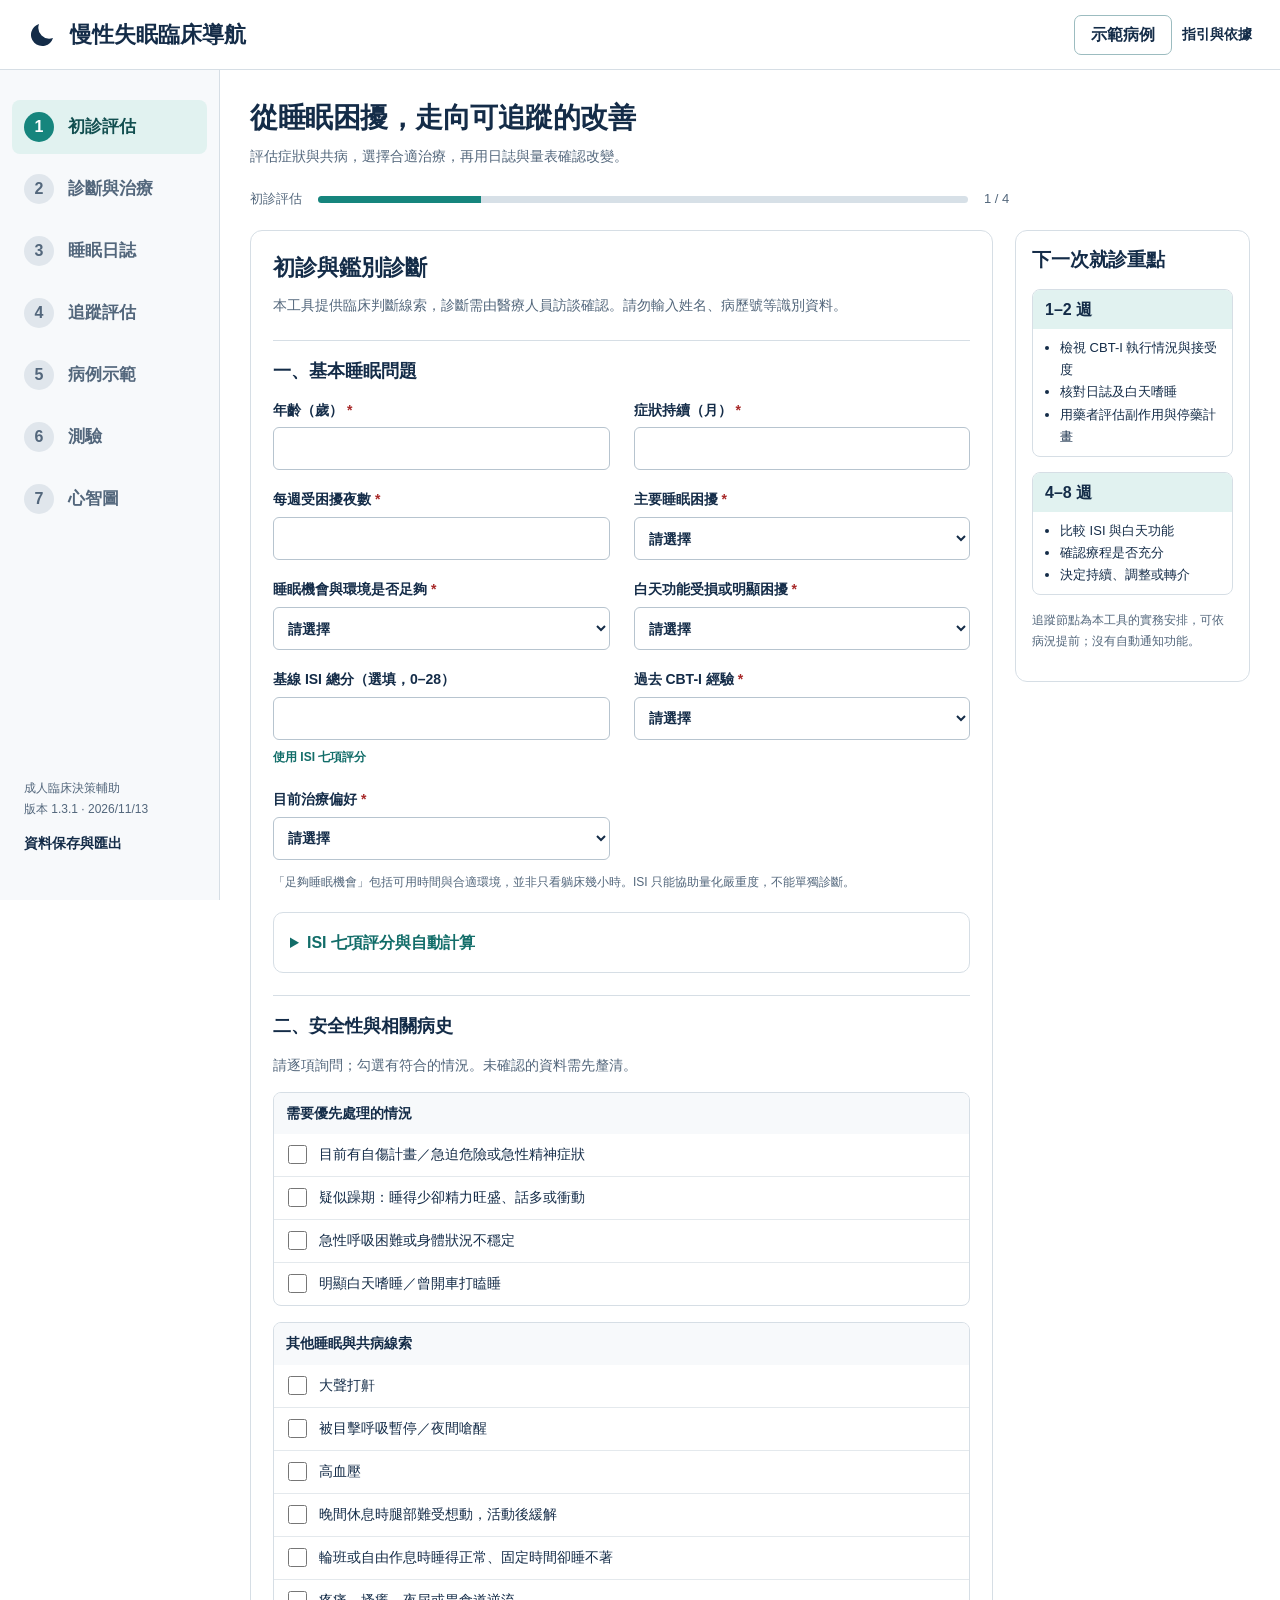
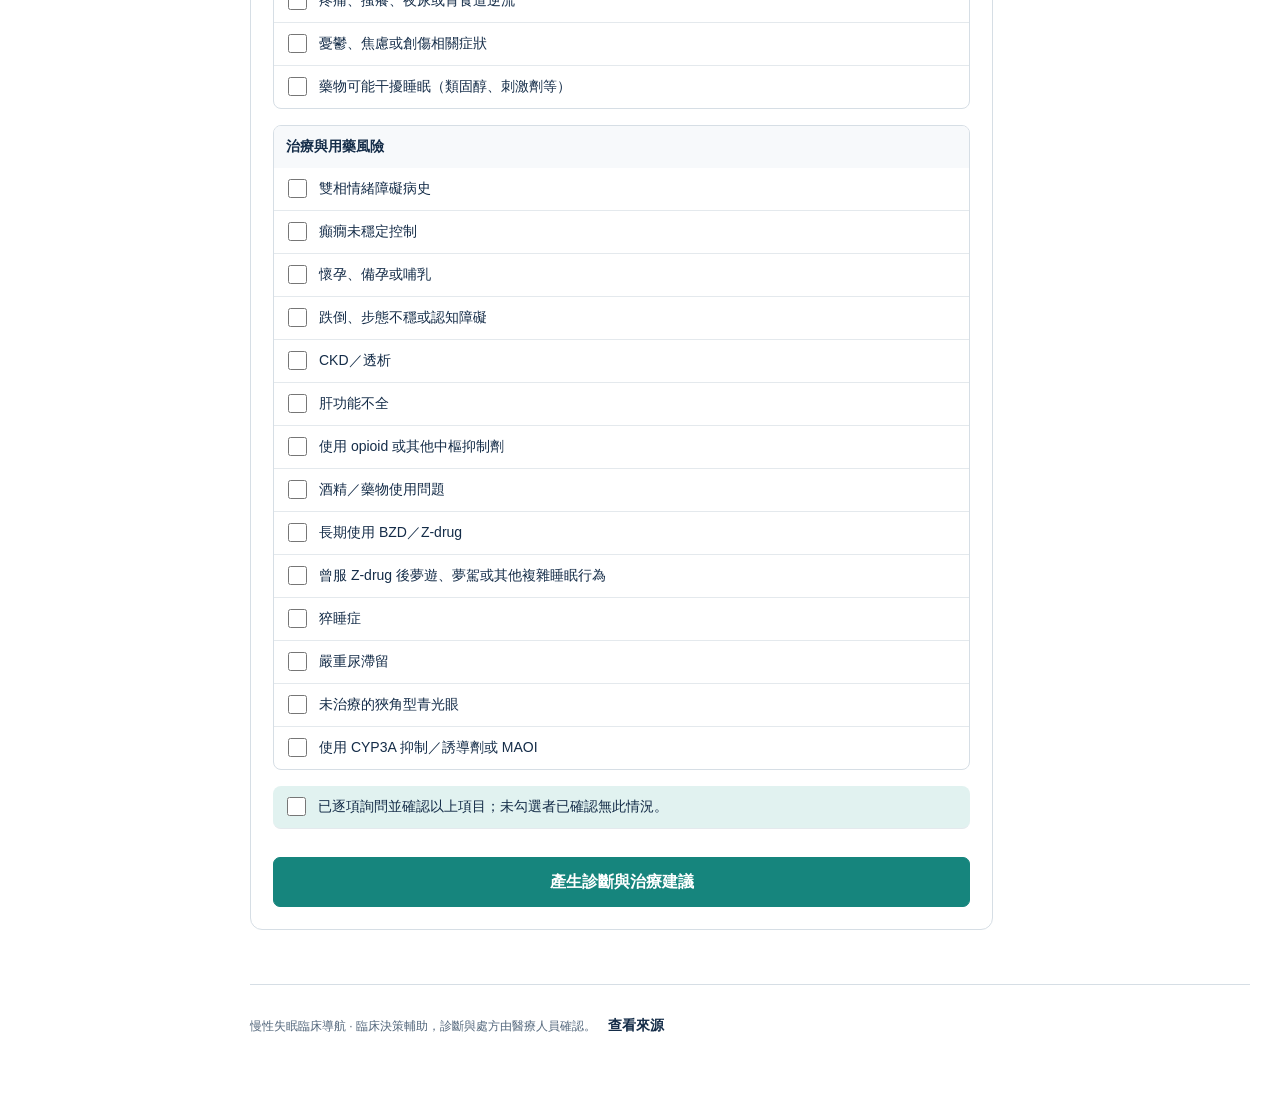
==== commit fbde8c0e: "v1.3.1: case loading matches bipolar navigator (direct load to step 1, header case dialog, dropdown " ====
--- a/index.html
+++ b/index.html
@@ -1,5 +1,5 @@
 <!doctype html>
-<html lang="zh-Hant"><head><meta charset="utf-8"><meta name="viewport" content="width=device-width,initial-scale=1"><meta name="color-scheme" content="light"><meta name="description" content="成人慢性失眠診斷評估、CBT-I 與藥物選擇、睡眠日誌及後續療效追蹤。"><title>慢性失眠臨床導航</title><style>:root{--navy:#142c48;--teal:#16857d;--teal-light:#e1f2f0;--line:#d6dee5;--muted:#53677c;--light:#f7f9fb;--red:#a52d34;--amber:#8d5b15;--radius:12px}*{box-sizing:border-box}body{margin:0;color:var(--navy);background:white;font-family:-apple-system,BlinkMacSystemFont,"Noto Sans TC","PingFang TC","Microsoft JhengHei",sans-serif;font-size:16px;line-height:1.7}header{height:70px;border-bottom:1px solid var(--line);display:flex;justify-content:space-between;align-items:center;padding:0 28px;background:white;position:sticky;top:0;z-index:10}.brand{display:flex;align-items:center;gap:12px;font-weight:750;font-size:22px;text-decoration:none;color:var(--navy)}.brand svg{width:30px;height:30px;fill:var(--navy)}.shell{display:grid;grid-template-columns:220px minmax(0,1fr)}.sidebar{background:var(--light);border-right:1px solid var(--line);padding:30px 12px;min-height:calc(100vh - 70px);position:sticky;top:70px;height:calc(100vh - 70px);display:flex;flex-direction:column;justify-content:space-between}.sidebar nav{display:grid;gap:8px}.sidebar nav button{text-align:left;border:0;background:none;color:var(--muted);font-size:17px;font-weight:650;display:flex;align-items:center;gap:14px;padding:12px;border-radius:8px}.sidebar nav button.active{background:var(--teal-light);color:#124f50}.sidebar span{width:30px;height:30px;display:inline-grid;place-items:center;background:#e0e6ec;border-radius:50%;font-size:16px}.sidebar .active span{color:white;background:var(--teal)}.sidefoot{color:var(--muted);font-size:12px;padding:12px}.sidefoot button{margin-top:10px}main{padding:28px 30px;max-width:1500px;width:100%;min-width:0}h1{font-size:28px;line-height:1.45;letter-spacing:-.5px;margin:0 0 6px}h2{font-size:22px;line-height:1.4;margin:0 0 10px}h3{font-size:18px;margin:22px 0 12px}p{margin:0 0 14px}button,input,select,textarea{font:inherit}button{background:white;color:var(--navy);border:1px solid #b7c6d2;border-radius:7px;padding:9px 16px;cursor:pointer;font-weight:600;line-height:1.5}button:hover{background:#edf4f4}button:focus-visible,a:focus-visible,input:focus-visible,select:focus-visible{outline:3px solid #4f9eb8;outline-offset:3px}a{color:#0c6b73}input:not([type=checkbox]):not([type=radio]),select{width:100%;min-width:0;border:1px solid #b7c4cf;border-radius:6px;padding:8px 10px;background:white;color:var(--navy);height:43px}input[type=checkbox]{width:19px;height:19px;accent-color:var(--teal);flex:none}label{display:block;font-size:14px;font-weight:650}.fields{display:grid;grid-template-columns:1fr 1fr;gap:18px 24px}.fields small{display:block;font-weight:400;color:var(--muted);font-size:12px}.fields label>input,.fields label>select{margin-top:5px}.required{color:#a82929}.muted,.intro p{color:var(--muted);font-size:14px}.hint{font-size:12px;color:var(--muted);line-height:1.7;margin-top:12px}.progress{display:flex;gap:16px;align-items:center;margin:20px 0;font-size:13px;color:var(--muted)}meter{height:13px;flex:1;max-width:650px}meter::-webkit-meter-bar{background:#d7e0e7;border:0}meter::-webkit-meter-optimum-value{background:var(--teal)}.workspace{display:grid;grid-template-columns:minmax(0,1fr) 235px;gap:22px;align-items:start}.panel{border:1px solid var(--line);border-radius:var(--radius);padding:22px;margin:18px 0;background:white}.workspace .panel{margin-top:0}.panel h3{padding-top:15px;border-top:1px solid var(--line)}.rightnote{border:1px solid var(--line);border-radius:var(--radius);padding:16px;position:sticky;top:100px}.rightnote h2{font-size:19px}.note{border:1px solid var(--line);border-radius:8px;overflow:hidden;margin:15px 0}.note h3{background:var(--teal-light);padding:6px 12px;margin:0;font-size:16px}.note ul{font-size:13px;padding:8px 12px 8px 27px;margin:0}.check{font-size:14px;font-weight:450;display:flex;align-items:flex-start;gap:9px;padding:9px 10px;border-bottom:1px solid #e4e9ed;line-height:1.6}.check input{margin-top:2px}.riskgroup{margin-bottom:16px;border:1px solid var(--line);border-radius:8px;overflow:hidden}.riskgroup h4{font-size:14px;margin:0;padding:9px 12px;background:var(--light)}.riskgroup .check:last-child{border-bottom:0}.confirm{background:var(--teal-light);border-radius:8px;margin:16px 0}.primary{background:var(--teal);color:white;border-color:var(--teal)}.primary:hover{background:#0d6d68}.wide{width:100%;margin-top:12px;padding:12px}.textbutton{background:none;border:0;padding:4px 0;font-size:14px}.error{color:var(--red);font-weight:650;font-size:14px;margin:12px 0}.error:empty{display:none}.notice{border-left:4px solid var(--teal);background:#eef8f6;padding:16px 20px;border-radius:6px;margin:18px 0}.notice.warn{background:#fff8e9;border-color:#c88e35}.notice.danger{background:#fff0f0;border-color:var(--red)}.notice h2{font-size:21px}.notice p:last-child{margin-bottom:0}.checklist{list-style:none;padding:0}.checklist li{padding:6px 0;border-bottom:1px solid #edf0f2}.checklist b{color:var(--teal);display:inline-block;min-width:48px}.checklist .no{color:var(--amber)}.actions{display:flex;gap:10px;flex-wrap:wrap;margin:18px 0}.inline{display:flex;align-items:end;gap:16px;flex-wrap:wrap}.inline label{min-width:180px}.tablewrap{overflow:auto;margin:24px 0;border:1px solid var(--line);border-radius:9px}table{width:100%;border-collapse:collapse;font-size:13px;white-space:nowrap}caption{padding:12px;text-align:left;font-weight:700;background:var(--light)}th,td{text-align:left;padding:10px 12px;border-bottom:1px solid var(--line)}th{background:var(--light)}td button{font-size:12px;padding:4px 8px;margin:2px}.metrics{display:grid;grid-template-columns:repeat(4,1fr);gap:16px;margin:20px 0}.metric{border-top:3px solid var(--teal);padding:12px;background:var(--light)}.metric strong{display:block;font-size:25px}.metric span{font-size:12px;color:var(--muted)}.empty{padding:25px;border:1px dashed #becbd5;color:var(--muted);text-align:center;border-radius:8px;margin:20px 0}details{padding:12px 0;border-top:1px solid var(--line)}summary{font-weight:650;cursor:pointer}details p,details ul,details ol{font-size:14px;margin-top:12px}.drug{padding:18px 0;border-top:1px solid var(--line)}.drug h3{border:0;margin:0 0 8px;padding:0}.drug .status{font-size:12px;font-weight:700;color:var(--teal)}.drug .status.exclude{color:var(--red)}.drug p{font-size:14px}.case{display:grid;grid-template-columns:1fr auto;gap:20px;border-top:1px solid var(--line);padding:22px 0;align-items:center}.case h2{font-size:20px}.case p{font-size:14px;color:var(--muted)}.filelabel{display:block;margin:22px 0}.filelabel input{display:block;margin-top:8px}.dangerbutton{color:var(--red);border-color:#d5a1a5}.chart{width:100%;height:230px;border:1px solid var(--line);border-radius:8px;background:var(--light)}.chart text{font-size:12px;fill:var(--muted)}.source{border-bottom:1px solid var(--line);padding:18px 0}.source h2{font-size:18px}.source p{font-size:14px;color:var(--muted)}footer{font-size:12px;color:var(--muted);border-top:1px solid var(--line);padding:26px 0;margin-top:36px}footer button{margin-left:12px;font-size:12px}.casebanner{border:1px solid #9fd1cb;background:#f3faf9;border-radius:var(--radius);padding:14px 18px;margin:0 0 18px}.casebanner-head{display:flex;align-items:center;gap:8px;flex-wrap:wrap;font-size:17px}.casebanner p{font-size:14px;color:var(--muted);margin:6px 0}.casebanner details{padding:6px 0;border-top:0}.casebanner details ul{margin:6px 0}.casebanner-actions{display:flex;gap:8px;flex-wrap:wrap;margin-top:8px}.casebanner-actions button{font-size:13px;padding:6px 12px}.who{display:inline-block;font-size:13px;font-weight:700;color:#124f50;background:var(--teal-light);border-radius:999px;padding:2px 10px;margin:2px 0 6px}.casebanner .who{margin:0 0 0 4px}details.patient dl{display:grid;grid-template-columns:7.5em 1fr;gap:6px 12px;margin:10px 0 4px;font-size:14px}details.patient dt{font-weight:700;color:var(--navy)}details.patient dd{margin:0;color:#2b3f55}@media(max-width:720px){details.patient dl{grid-template-columns:1fr;gap:2px}details.patient dd{margin-bottom:8px}}details.workup>summary{color:#0d6d68}.steps{list-style:none;counter-reset:st;padding:0;margin:12px 0 0}.steps>li{counter-increment:st;position:relative;padding:0 0 14px 42px;border-left:2px solid #cfe5e2;margin-left:14px}.steps>li:last-child{border-left-color:transparent}.steps>li::before{content:counter(st);position:absolute;left:-15px;top:0;width:28px;height:28px;border-radius:50%;background:var(--teal);color:white;font-weight:700;font-size:14px;display:grid;place-items:center}.steps h4{margin:2px 0 6px;font-size:15px}.steps p,.steps ul{font-size:14px;margin:4px 0 8px}.steps ul{padding-left:20px}.steps .checklist{padding-left:0}.verdict{font-weight:700;color:#124f50}.danger-text{color:var(--red);font-weight:650}.druglist{list-style:none;padding:0!important}.druglist li{display:flex;flex-wrap:wrap;gap:4px 10px;padding:5px 0;border-bottom:1px solid #edf0f2}.dstatus{font-size:12px;font-weight:700;border-radius:999px;padding:1px 8px}.dstatus.ok{background:var(--teal-light);color:#124f50}.dstatus.hold{background:#fff3dc;color:var(--amber)}.dstatus.exclude{background:#fde8e9;color:var(--red)}.dstatus.muted{background:#eef1f4;color:var(--muted)}#toast:not(:empty){padding:10px 15px;margin-bottom:16px;background:var(--teal-light);border-radius:8px;font-size:14px}[hidden]{display:none!important}@media(min-width:1500px){main{padding:36px 45px}.workspace{grid-template-columns:minmax(0,1fr) 270px;gap:30px}}@media(max-width:1100px){.workspace{grid-template-columns:1fr}.rightnote{position:static;display:grid;grid-template-columns:1fr 1fr;gap:12px}.rightnote h2,.rightnote>.hint{grid-column:1/-1}.rightnote .note{margin:0}.shell{grid-template-columns:190px minmax(0,1fr)}main{padding:24px}.sidebar nav button{font-size:15px;gap:10px}}@media(max-width:720px){header{height:60px;padding:0 16px}.brand{font-size:18px;gap:8px}.brand svg{width:24px}.shell{display:block}.sidebar{height:auto;min-height:0;position:sticky;top:60px;padding:8px;border-right:0;border-bottom:1px solid var(--line);z-index:9}.sidebar nav{display:flex;gap:5px;overflow-x:auto}.sidebar nav button{white-space:nowrap;font-size:13px;padding:8px;gap:5px}.sidebar span{width:22px;height:22px;font-size:12px}.sidefoot{display:none}main{padding:22px 16px}h1{font-size:23px}h2{font-size:20px}.fields{grid-template-columns:1fr;gap:14px}.panel{padding:18px}.metrics{grid-template-columns:1fr 1fr;gap:10px}.case{grid-template-columns:1fr}.rightnote{grid-template-columns:1fr}.rightnote h2,.rightnote>.hint{grid-column:auto}.view{scroll-margin-top:130px}.progress{gap:9px}}@media print{header,.sidebar,footer,.actions,button,.filelabel,#toast{display:none!important}.shell{display:block}main{padding:0;max-width:none}.view{display:none!important}.view.printable{display:block!important}.panel,.notice{break-inside:avoid}.rightnote{position:static}.tablewrap{overflow:visible}body{font-size:12px}h1{font-size:22px}h2{font-size:17px}}
+<html lang="zh-Hant"><head><meta charset="utf-8"><meta name="viewport" content="width=device-width,initial-scale=1"><meta name="color-scheme" content="light"><meta name="description" content="成人慢性失眠診斷評估、CBT-I 與藥物選擇、睡眠日誌及後續療效追蹤。"><title>慢性失眠臨床導航</title><style>:root{--navy:#142c48;--teal:#16857d;--teal-light:#e1f2f0;--line:#d6dee5;--muted:#53677c;--light:#f7f9fb;--red:#a52d34;--amber:#8d5b15;--radius:12px}*{box-sizing:border-box}body{margin:0;color:var(--navy);background:white;font-family:-apple-system,BlinkMacSystemFont,"Noto Sans TC","PingFang TC","Microsoft JhengHei",sans-serif;font-size:16px;line-height:1.7}header{height:70px;border-bottom:1px solid var(--line);display:flex;justify-content:space-between;align-items:center;padding:0 28px;background:white;position:sticky;top:0;z-index:10}.brand{min-width:0;display:flex;align-items:center;gap:12px;font-weight:750;font-size:22px;text-decoration:none;color:var(--navy)}.brand svg{width:30px;height:30px;fill:var(--navy)}.shell{display:grid;grid-template-columns:220px minmax(0,1fr)}.sidebar{background:var(--light);border-right:1px solid var(--line);padding:30px 12px;min-height:calc(100vh - 70px);position:sticky;top:70px;height:calc(100vh - 70px);display:flex;flex-direction:column;justify-content:space-between}.sidebar nav{display:grid;gap:8px}.sidebar nav button{text-align:left;border:0;background:none;color:var(--muted);font-size:17px;font-weight:650;display:flex;align-items:center;gap:14px;padding:12px;border-radius:8px}.sidebar nav button.active{background:var(--teal-light);color:#124f50}.sidebar span{width:30px;height:30px;display:inline-grid;place-items:center;background:#e0e6ec;border-radius:50%;font-size:16px}.sidebar .active span{color:white;background:var(--teal)}.sidefoot{color:var(--muted);font-size:12px;padding:12px}.sidefoot button{margin-top:10px}main{padding:28px 30px;max-width:1500px;width:100%;min-width:0}h1{font-size:28px;line-height:1.45;letter-spacing:-.5px;margin:0 0 6px}h2{font-size:22px;line-height:1.4;margin:0 0 10px}h3{font-size:18px;margin:22px 0 12px}p{margin:0 0 14px}button,input,select,textarea{font:inherit}button{background:white;color:var(--navy);border:1px solid #b7c6d2;border-radius:7px;padding:9px 16px;cursor:pointer;font-weight:600;line-height:1.5}button:hover{background:#edf4f4}button:focus-visible,a:focus-visible,input:focus-visible,select:focus-visible{outline:3px solid #4f9eb8;outline-offset:3px}a{color:#0c6b73}input:not([type=checkbox]):not([type=radio]),select{width:100%;min-width:0;border:1px solid #b7c4cf;border-radius:6px;padding:8px 10px;background:white;color:var(--navy);height:43px}input[type=checkbox]{width:19px;height:19px;accent-color:var(--teal);flex:none}label{display:block;font-size:14px;font-weight:650}.fields{display:grid;grid-template-columns:1fr 1fr;gap:18px 24px}.fields small{display:block;font-weight:400;color:var(--muted);font-size:12px}.fields label>input,.fields label>select{margin-top:5px}.required{color:#a82929}.muted,.intro p{color:var(--muted);font-size:14px}.hint{font-size:12px;color:var(--muted);line-height:1.7;margin-top:12px}.progress{display:flex;gap:16px;align-items:center;margin:20px 0;font-size:13px;color:var(--muted)}meter{height:13px;flex:1;max-width:650px}meter::-webkit-meter-bar{background:#d7e0e7;border:0}meter::-webkit-meter-optimum-value{background:var(--teal)}.workspace{display:grid;grid-template-columns:minmax(0,1fr) 235px;gap:22px;align-items:start}.panel{border:1px solid var(--line);border-radius:var(--radius);padding:22px;margin:18px 0;background:white}.workspace .panel{margin-top:0}.panel h3{padding-top:15px;border-top:1px solid var(--line)}.rightnote{border:1px solid var(--line);border-radius:var(--radius);padding:16px;position:sticky;top:100px}.rightnote h2{font-size:19px}.note{border:1px solid var(--line);border-radius:8px;overflow:hidden;margin:15px 0}.note h3{background:var(--teal-light);padding:6px 12px;margin:0;font-size:16px}.note ul{font-size:13px;padding:8px 12px 8px 27px;margin:0}.check{font-size:14px;font-weight:450;display:flex;align-items:flex-start;gap:9px;padding:9px 10px;border-bottom:1px solid #e4e9ed;line-height:1.6}.check input{margin-top:2px}.riskgroup{margin-bottom:16px;border:1px solid var(--line);border-radius:8px;overflow:hidden}.riskgroup h4{font-size:14px;margin:0;padding:9px 12px;background:var(--light)}.riskgroup .check:last-child{border-bottom:0}.confirm{background:var(--teal-light);border-radius:8px;margin:16px 0}.primary{background:var(--teal);color:white;border-color:var(--teal)}.primary:hover{background:#0d6d68}.wide{width:100%;margin-top:12px;padding:12px}.textbutton{background:none;border:0;padding:4px 0;font-size:14px}.error{color:var(--red);font-weight:650;font-size:14px;margin:12px 0}.error:empty{display:none}.notice{border-left:4px solid var(--teal);background:#eef8f6;padding:16px 20px;border-radius:6px;margin:18px 0}.notice.warn{background:#fff8e9;border-color:#c88e35}.notice.danger{background:#fff0f0;border-color:var(--red)}.notice h2{font-size:21px}.notice p:last-child{margin-bottom:0}.checklist{list-style:none;padding:0}.checklist li{padding:6px 0;border-bottom:1px solid #edf0f2}.checklist b{color:var(--teal);display:inline-block;min-width:48px}.checklist .no{color:var(--amber)}.actions{display:flex;gap:10px;flex-wrap:wrap;margin:18px 0}.inline{display:flex;align-items:end;gap:16px;flex-wrap:wrap}.inline label{min-width:180px}.tablewrap{overflow:auto;margin:24px 0;border:1px solid var(--line);border-radius:9px}table{width:100%;border-collapse:collapse;font-size:13px;white-space:nowrap}caption{padding:12px;text-align:left;font-weight:700;background:var(--light)}th,td{text-align:left;padding:10px 12px;border-bottom:1px solid var(--line)}th{background:var(--light)}td button{font-size:12px;padding:4px 8px;margin:2px}.metrics{display:grid;grid-template-columns:repeat(4,1fr);gap:16px;margin:20px 0}.metric{border-top:3px solid var(--teal);padding:12px;background:var(--light)}.metric strong{display:block;font-size:25px}.metric span{font-size:12px;color:var(--muted)}.empty{padding:25px;border:1px dashed #becbd5;color:var(--muted);text-align:center;border-radius:8px;margin:20px 0}details{padding:12px 0;border-top:1px solid var(--line)}summary{font-weight:650;cursor:pointer}details p,details ul,details ol{font-size:14px;margin-top:12px}.drug{padding:18px 0;border-top:1px solid var(--line)}.drug h3{border:0;margin:0 0 8px;padding:0}.drug .status{font-size:12px;font-weight:700;color:var(--teal)}.drug .status.exclude{color:var(--red)}.drug p{font-size:14px}.case{display:grid;grid-template-columns:1fr;gap:4px;border-top:1px solid var(--line);padding:22px 0;align-items:center}.case h2{font-size:20px}.case p{font-size:14px;color:var(--muted)}.filelabel{display:block;margin:22px 0}.filelabel input{display:block;margin-top:8px}.dangerbutton{color:var(--red);border-color:#d5a1a5}.chart{width:100%;height:230px;border:1px solid var(--line);border-radius:8px;background:var(--light)}.chart text{font-size:12px;fill:var(--muted)}.source{border-bottom:1px solid var(--line);padding:18px 0}.source h2{font-size:18px}.source p{font-size:14px;color:var(--muted)}footer{font-size:12px;color:var(--muted);border-top:1px solid var(--line);padding:26px 0;margin-top:36px}footer button{margin-left:12px;font-size:12px}.casebanner{border:1px solid #9fd1cb;background:#f3faf9;border-radius:var(--radius);padding:14px 18px;margin:0 0 18px}.casebanner-head{display:flex;align-items:center;gap:8px;flex-wrap:wrap;font-size:17px}.casebanner p{font-size:14px;color:var(--muted);margin:6px 0}.casebanner details{padding:6px 0;border-top:0}.casebanner details ul{margin:6px 0}.casebanner-actions{display:flex;gap:8px;flex-wrap:wrap;margin-top:8px}.casebanner-actions button{font-size:13px;padding:6px 12px}.who{display:inline-block;font-size:13px;font-weight:700;color:#124f50;background:var(--teal-light);border-radius:999px;padding:2px 10px;margin:2px 0 6px}.casebanner .who{margin:0 0 0 4px}details.patient dl{display:grid;grid-template-columns:7.5em 1fr;gap:6px 12px;margin:10px 0 4px;font-size:14px}details.patient dt{font-weight:700;color:var(--navy)}details.patient dd{margin:0;color:#2b3f55}@media(max-width:720px){details.patient dl{grid-template-columns:1fr;gap:2px}details.patient dd{margin-bottom:8px}}details.workup>summary{color:#0d6d68}.steps{list-style:none;counter-reset:st;padding:0;margin:12px 0 0}.steps>li{counter-increment:st;position:relative;padding:0 0 14px 42px;border-left:2px solid #cfe5e2;margin-left:14px}.steps>li:last-child{border-left-color:transparent}.steps>li::before{content:counter(st);position:absolute;left:-15px;top:0;width:28px;height:28px;border-radius:50%;background:var(--teal);color:white;font-weight:700;font-size:14px;display:grid;place-items:center}.steps h4{margin:2px 0 6px;font-size:15px}.steps p,.steps ul{font-size:14px;margin:4px 0 8px}.steps ul{padding-left:20px}.steps .checklist{padding-left:0}.verdict{font-weight:700;color:#124f50}.danger-text{color:var(--red);font-weight:650}.druglist{list-style:none;padding:0!important}.druglist li{display:flex;flex-wrap:wrap;gap:4px 10px;padding:5px 0;border-bottom:1px solid #edf0f2}.dstatus{font-size:12px;font-weight:700;border-radius:999px;padding:1px 8px}.dstatus.ok{background:var(--teal-light);color:#124f50}.dstatus.hold{background:#fff3dc;color:var(--amber)}.dstatus.exclude{background:#fde8e9;color:var(--red)}.dstatus.muted{background:#eef1f4;color:var(--muted)}#toast:not(:empty){position:fixed;bottom:24px;left:50%;transform:translateX(-50%);z-index:30;background:var(--navy);color:white;padding:10px 20px;border-radius:8px;font-size:14px;max-width:90vw;box-shadow:0 6px 20px #0003}.headactions{display:flex;gap:10px;align-items:center}.headbtn{padding:7px 16px;border-color:#9cbcc0}.casebar{display:flex;align-items:center;gap:14px;flex-wrap:wrap;margin:14px 0 6px}.casefilter{display:flex;align-items:center;gap:10px;font-size:15px}.casefilter select{width:auto;min-width:150px}.case-meta{font-size:13px;color:var(--muted);margin-bottom:4px}.case .who{justify-self:start}.case .loadcase{justify-self:start;margin-top:12px}.case details ol{padding-left:22px;margin:8px 0}dialog#casesDialog{max-width:800px;width:90%;max-height:85vh;overflow:auto;border:1px solid var(--line);border-radius:12px;color:var(--navy);padding:26px}dialog#casesDialog::backdrop{background:#142c4880}.dialoglist{display:grid;gap:8px;margin:14px 0}.dialogcase{text-align:left;display:grid;gap:2px;padding:10px 14px}.dialogcase small{font-weight:400;color:var(--muted);font-size:13px}[hidden]{display:none!important}@media(min-width:1500px){main{padding:36px 45px}.workspace{grid-template-columns:minmax(0,1fr) 270px;gap:30px}}@media(max-width:1100px){.workspace{grid-template-columns:1fr}.rightnote{position:static;display:grid;grid-template-columns:1fr 1fr;gap:12px}.rightnote h2,.rightnote>.hint{grid-column:1/-1}.rightnote .note{margin:0}.shell{grid-template-columns:190px minmax(0,1fr)}main{padding:24px}.sidebar nav button{font-size:15px;gap:10px}}@media(max-width:720px){header{height:60px;padding:0 12px;gap:8px}.brand{font-size:17px;gap:6px;white-space:nowrap}.headactions{gap:4px}.headbtn,.headactions .textbutton{white-space:nowrap;font-size:13px;padding:5px 8px}.brand svg{width:24px}.shell{display:block}.sidebar{height:auto;min-height:0;position:sticky;top:60px;padding:8px;border-right:0;border-bottom:1px solid var(--line);z-index:9}.sidebar nav{display:flex;gap:5px;overflow-x:auto}.sidebar nav button{white-space:nowrap;font-size:13px;padding:8px;gap:5px}.sidebar span{width:22px;height:22px;font-size:12px}.sidefoot{display:none}main{padding:22px 16px}h1{font-size:23px}h2{font-size:20px}.fields{grid-template-columns:1fr;gap:14px}.panel{padding:18px}.metrics{grid-template-columns:1fr 1fr;gap:10px}.case{grid-template-columns:1fr}.rightnote{grid-template-columns:1fr}.rightnote h2,.rightnote>.hint{grid-column:auto}.view{scroll-margin-top:130px}.progress{gap:9px}}@media print{dialog,header,.sidebar,footer,.actions,button,.filelabel,#toast{display:none!important}.shell{display:block}main{padding:0;max-width:none}.view{display:none!important}.view.printable{display:block!important}.panel,.notice{break-inside:avoid}.rightnote{position:static}.tablewrap{overflow:visible}body{font-size:12px}h1{font-size:22px}h2{font-size:17px}}
 
 .isi-calculator{margin:20px 0;border:1px solid var(--line);border-radius:10px;padding:16px;scroll-margin-top:95px}.isi-calculator>summary{color:#126d69}.isi-calculator>p{font-size:14px}.isi-items{display:grid;gap:12px;margin:18px 0}.isi-item{min-width:0;margin:0;border:0;padding:0 0 14px;border-bottom:1px solid var(--line)}.isi-item legend{font-size:14px;font-weight:650;margin-bottom:9px;padding:0}.isi-options{display:grid;grid-template-columns:repeat(5,minmax(0,1fr));gap:7px}.isi-option{position:relative;min-width:0;cursor:pointer}.isi-option input[type=radio]{position:absolute;opacity:0;width:1px;height:1px}.isi-option span{display:flex;align-items:center;justify-content:center;flex-direction:column;min-height:61px;border:1px solid #b7c6d2;border-radius:7px;background:white;padding:6px 2px;line-height:1.4}.isi-option b{font-size:18px}.isi-option small{font-size:12px;font-weight:400;text-align:center;overflow-wrap:anywhere}.isi-option input:checked+span{background:var(--teal-light);border:2px solid var(--teal);padding:5px 1px;color:#0d5755}.isi-option input:focus-visible+span{outline:3px solid #4f9eb8;outline-offset:2px}.isi-item:disabled{opacity:.65}.isi-result{border-left:4px solid #b4c4d0;background:var(--light);padding:14px 16px;margin:16px 0;line-height:1.6}.isi-result strong,.isi-result span,.isi-result small{display:block}.isi-result strong{font-size:21px}.isi-result small{font-size:12px;color:var(--muted)}.isi-complete{border-color:var(--teal);background:#eef8f6}.isi-scale{display:grid;grid-template-columns:repeat(4,minmax(0,1fr));gap:4px;text-align:center;font-size:12px;line-height:1.6}.isi-scale span{padding:6px 2px;border-top:3px solid #a9c9c5}.isi-scale span:nth-child(2){border-color:#c9bb7e}.isi-scale span:nth-child(3){border-color:#cf9a68}.isi-scale span:nth-child(4){border-color:#c88689}.isi-breakdown{white-space:normal;min-width:150px}.isi-item:disabled .isi-option{cursor:default}button:disabled{cursor:default;opacity:.55}.fields label>.textbutton{font-size:12px;color:#126d69;margin-top:4px}@media(max-width:720px){.isi-calculator{padding:12px;scroll-margin-top:140px}.isi-options{gap:4px}.isi-option span{min-height:67px}.isi-option small{font-size:11px}.isi-scale{font-size:11px}}
 .chips{display:flex;flex-wrap:wrap;gap:8px;margin:16px 0}.chip{border-radius:999px;padding:6px 14px;font-size:14px}.chip[aria-pressed=true]{background:var(--teal);color:white;border-color:var(--teal)}.tag{display:inline-block;font-size:12px;font-weight:700;color:#124f50;background:var(--teal-light);border-radius:999px;padding:2px 10px;margin-right:10px;vertical-align:middle}.case details{border-top:0;padding:4px 0 0}.case details ul{padding-left:20px;margin:8px 0}.case details li{font-size:14px}
@@ -7,8 +7,8 @@
 .mapbar{display:flex;flex-wrap:wrap;gap:12px 20px;align-items:end;margin:16px 0}.mapsearch{flex:1;min-width:220px}.mapsearch input{margin-top:5px}.mapbar .check{border:0;padding:9px 0}.mindmap{display:grid;grid-template-columns:repeat(4,minmax(0,1fr));gap:16px;position:relative}.mapcenter{grid-column:1/-1;justify-self:center;text-align:center;background:var(--navy);color:white;border-radius:999px;padding:14px 40px;position:relative}.mapcenter span{display:block;font-size:22px;font-weight:750}.mapcenter small{opacity:.8}.mapbranch{border:1px solid var(--line);border-top:5px solid var(--teal);border-radius:var(--radius);padding:14px 16px;background:white;transition:opacity .2s}.mapbranch.dim{opacity:.3}.mapbranch h2{font-size:17px;display:flex;gap:8px;align-items:center}.mapbranch h2 span{width:24px;height:24px;border-radius:50%;display:inline-grid;place-items:center;font-size:13px;color:white;background:var(--teal)}.mapbranch ul{margin:0;padding-left:18px;font-size:14px;line-height:1.6}.mapbranch li{margin:5px 0}.mapbranch li.hit{background:#fff3c4;border-radius:4px}.tone-red{border-top-color:var(--red)}.tone-red h2 span{background:var(--red)}.tone-amber{border-top-color:#c88e35}.tone-amber h2 span{background:#b07a26}.tone-blue{border-top-color:#3f6fa6}.tone-blue h2 span{background:#3f6fa6}.leafhide{font-size:13px;padding:2px 10px;border-style:dashed;color:var(--muted)}
 @media(max-width:1100px){.mindmap{grid-template-columns:repeat(2,minmax(0,1fr))}}@media(max-width:720px){.mindmap{grid-template-columns:1fr}.quizbar{top:115px}.qopt{font-size:14px}}@media print{.quizbar,.mapbar{display:none}}
 </style></head><body>
-<header><a class="brand" href="#assessment"><svg viewBox="0 0 24 24" aria-hidden="true"><path d="M20 15.2A8.8 8.8 0 0 1 8.8 4 9 9 0 1 0 20 15.2Z"/></svg>慢性失眠臨床導航</a><button class="textbutton" data-nav="sources">指引與依據</button></header>
-<div class="shell"><aside class="sidebar"><nav aria-label="主要流程"><button data-nav="assessment"><span>1</span>初診評估</button><button data-nav="plan"><span>2</span>診斷與治療</button><button data-nav="diary"><span>3</span>睡眠日誌</button><button data-nav="followup"><span>4</span>追蹤評估</button><button data-nav="cases"><span>5</span>病例示範</button><button data-nav="quiz"><span>6</span>測驗</button><button data-nav="mindmap"><span>7</span>心智圖</button></nav><div class="sidefoot">成人臨床決策輔助<br>版本 1.3 · 2026/11/13<br><button data-nav="data" class="textbutton">資料保存與匯出</button></div></aside>
+<header><a class="brand" href="#assessment"><svg viewBox="0 0 24 24" aria-hidden="true"><path d="M20 15.2A8.8 8.8 0 0 1 8.8 4 9 9 0 1 0 20 15.2Z"/></svg>慢性失眠臨床導航</a><div class="headactions"><button type="button" id="casesBtn" class="headbtn">示範病例</button><button class="textbutton" data-nav="sources">指引與依據</button></div></header>
+<div class="shell"><aside class="sidebar"><nav aria-label="主要流程"><button data-nav="assessment"><span>1</span>初診評估</button><button data-nav="plan"><span>2</span>診斷與治療</button><button data-nav="diary"><span>3</span>睡眠日誌</button><button data-nav="followup"><span>4</span>追蹤評估</button><button data-nav="cases"><span>5</span>病例示範</button><button data-nav="quiz"><span>6</span>測驗</button><button data-nav="mindmap"><span>7</span>心智圖</button></nav><div class="sidefoot">成人臨床決策輔助<br>版本 1.3.1 · 2026/11/13<br><button data-nav="data" class="textbutton">資料保存與匯出</button></div></aside>
 <main id="main" tabindex="-1"><div id="toast" role="status" aria-live="polite"></div><div id="caseBanner"></div>
 <section id="assessment" class="view"><div class="intro"><h1>從睡眠困擾，走向可追蹤的改善</h1><p>評估症狀與共病，選擇合適治療，再用日誌與量表確認改變。</p></div><div class="progress"><span>初診評估</span><meter min="0" max="4" value="1" aria-label="流程第 1 步，共 4 步"></meter><span>1 / 4</span></div>
 <div class="workspace"><div><form id="assessmentForm" novalidate><div class="panel"><h2>初診與鑑別診斷</h2><p class="muted">本工具提供臨床判斷線索，診斷需由醫療人員訪談確認。請勿輸入姓名、病歷號等識別資料。</p><h3>一、基本睡眠問題</h3><div class="fields" id="profileFields"></div><p class="hint">「足夠睡眠機會」包括可用時間與合適環境，並非只看躺床幾小時。ISI 只能協助量化嚴重度，不能單獨診斷。</p><div id="baselineIsi"></div><h3>二、安全性與相關病史</h3><p class="muted">請逐項詢問；勾選有符合的情況。未確認的資料需先釐清。</p><div id="riskFields"></div><label class="check confirm"><input type="checkbox" id="reviewed">已逐項詢問並確認以上項目；未勾選者已確認無此情況。</label><div class="error" id="assessmentError" role="alert"></div><button type="submit" class="primary wide">產生診斷與治療建議</button></div></form></div>
@@ -16,13 +16,13 @@
 <section id="plan" class="view" hidden><h1>診斷與治療</h1><p class="muted">依目前初診資料提供理由、鑑別方向與共同決策選項。</p><div id="planContent"></div></section>
 <section id="diary" class="view" hidden><h1>睡眠日誌</h1><p>起床後填寫主要睡眠時段，先連續記錄 7–14 天。日期以「最終起床日」為準。</p><div class="panel"><form id="diaryForm"><div class="fields" id="diaryFields"></div><p class="hint">時間定義：準備入睡 → 最終離床。入睡前清醒、夜間清醒及最後醒來後的清醒分鐘需互不重複；午睡不計入夜間睡眠效率。</p><div id="diaryError" class="error" role="alert"></div><button class="primary" type="submit">儲存這一天</button><button type="button" id="cancelDiary" hidden>取消編輯</button></form></div><div id="diarySummary"></div><div class="tablewrap"><table><caption>已記錄日誌（分鐘；睡眠效率為 %）</caption><thead><tr><th>日期</th><th>睡眠時段</th><th>入睡前</th><th>夜間醒</th><th>早醒後</th><th>總睡眠</th><th>效率</th><th>白天功能</th><th>操作</th></tr></thead><tbody id="diaryRows"></tbody></table></div><div class="panel"><h2>與治療師討論睡眠時段</h2><p>需先完成慢性失眠評估及最近連續 7 日的日誌。此為討論草案，不能取代完整 CBT-I 課程。</p><div class="inline"><label>固定起床時間<input type="time" id="wakeTime" value="07:00"></label><button id="windowButton">計算討論草案</button></div><div id="windowResult" aria-live="polite"></div><p class="hint">本工具採保守設計：以平均總睡眠時間向上取整至 15 分鐘，最低保留 6 小時、最高 9 小時。這是工具安全邊界，並非所有指引共同門檻；不適用者交由治療師規劃。任何嗜睡、跌倒或躁期症狀優先處理，不自動縮短時段。</p></div></section>
 <section id="followup" class="view" hidden><h1>追蹤評估</h1><p>每 1–2 週檢視一次；完成 CBT-I 約 4–8 週時評估整體反應，穩定後可於 1–3 個月複查。</p><div id="followupBaseline"></div><div class="panel"><form id="followupForm"><div class="fields" id="followupFields"></div><div id="followupIsi"></div><div id="followupError" class="error" role="alert"></div><button type="submit" class="primary">儲存並評估療效</button></form></div><div id="followupLatest"></div><div id="followupChart"></div><div class="tablewrap"><table><caption>歷次追蹤紀錄</caption><thead><tr><th>日期</th><th>療程週數</th><th>ISI</th><th>較基線下降</th><th>白天功能</th><th>副作用</th><th>操作</th></tr></thead><tbody id="followupRows"></tbody></table></div><div class="panel"><h2>療效不佳時的重新評估</h2><ol><li>確認睡眠機會、日誌完整性、治療是否為完整 CBT-I，以及每週實際執行天數。</li><li>再評估 OSA、不寧腿、節律問題、情緒症狀及藥物／物質影響。</li><li>足量療程仍未改善、診斷不明或需複雜減藥時，轉睡眠醫學或身心專科。</li></ol><p class="hint">常用研究指標：ISI 下降 ≥8 分為反應，ISI &lt;8 為緩解。這不是單獨決定停藥、結案或加藥的標準；亦需評估白天功能與不良反應。</p></div></section>
-<section id="cases" class="view" hidden><h1>病例示範</h1><p>以下 12 例為虛構教學病例。載入後可查看診斷分支、治療及追蹤結果；會取代目前個案，先匯出需要保留的資料。</p><div class="chips" id="caseFilter" role="group" aria-label="病例分類篩選"></div><div id="caseList"></div></section>
+<section id="cases" class="view" hidden><h1>病例教學｜12 個示範情境</h1><p>12 個虛構示範情境：原有 6 例＋新增 6 例。先自行思考，再展開病例說明、評估流程與解析。載入會取代目前個案（含日誌與追蹤），需要保留的資料請先匯出。</p><div class="casebar"><label class="casefilter">顯示<select id="caseSelect" aria-label="病例分類篩選"></select></label><span class="muted" id="caseCount"></span></div><div id="caseList"></div></section>
 <section id="quiz" class="view" hidden><h1>自我測驗</h1><p>20 題，分基礎、進階與高階（計算與臨床整合）。作答後立即顯示解析與依據；選項順序每次重新排列。</p><div class="quizbar"><div class="chips" id="quizFilter" role="group" aria-label="題目難度篩選"></div><div class="quizscore" id="quizScore" role="status" aria-live="polite"></div><button id="quizReset">重新作答</button></div><ol id="quizList" class="quizlist"></ol></section>
 <section id="mindmap" class="view" hidden><h1>複習心智圖</h1><p>從診斷、鑑別、治療到追蹤的重點整理。可搜尋關鍵字，或開啟「回想模式」先遮住細節再逐一翻開。</p><div class="mapbar"><label class="mapsearch">搜尋<input id="mapSearch" type="search" placeholder="例如：DORA、效率、躁期"></label><label class="check"><input type="checkbox" id="mapRecall">回想模式（點擊翻開）</label><button id="mapExpand">全部展開</button></div><div id="mindmapView" class="mindmap"></div><p class="hint" id="mapCount"></p></section>
 <section id="sources" class="view" hidden><h1>指引與依據</h1><p>查核日期：2026/11/12。以正式發布文件為主；文件年份與網頁更新日期分開看。</p><div class="panel"><h2>如何整合指引</h2><p>以成人慢性失眠臨床評估為入口，將 CBT-I 放在治療核心；睡眠衛教為輔助。藥物是否加入，依症狀、風險、可近性與偏好共同決策。</p><p>AASM 2026 合併治療指引：相較單用藥物，較支持 CBT-I 加藥物；相較單用 CBT-I，並不建議常規合併藥物（皆為條件式、低確定性證據）。重視早期睡眠時間改善者，可個別討論合併治療。</p><p>本網頁是決策輔助與記錄工具，尚未經臨床效能驗證，也不是經驗證的數位 CBT-I 療程。藥物候選僅供處方討論；台灣核准適應症、劑型、供應與健保給付須另查，不由本工具推定。</p></div><div id="sourceList"></div><div class="panel"><h2>診療流程速覽</h2><details open><summary>症狀 → 核心條件 → 鑑別診斷</summary><ul><li>睡眠困難＋白天影響；足夠機會與環境。</li><li>每週 ≥3 夜、病程 ≥3 個月。</li><li>評估急迫風險、OSA、不寧腿、節律、共病及藥物。</li></ul></details><details><summary>治療 → 追蹤 → 調整</summary><ul><li>完整 CBT-I；高風險者調整內容與強度。</li><li>必要時共同討論短期藥物，預先規劃複評與退出。</li><li>以日誌、ISI、白天功能及副作用判斷改善；無反應則重新鑑別、轉介。</li></ul></details></div></section>
 <section id="data" class="view" hidden><h1>資料保存與匯出</h1><div class="panel"><h2>單一個案工作區</h2><p>預設資料僅暫存在此分頁記憶體，關閉或重新整理可能消失。可選擇保存在此瀏覽器，或匯出備份；沒有伺服器同步與病人識別欄位。</p><label class="check"><input type="checkbox" id="persist">將此個案保存於此瀏覽器（共用電腦請勿開啟）</label><p id="storageStatus" class="hint"></p><div class="actions"><button id="exportJson">匯出完整 JSON 備份</button><button id="exportCsv">匯出日誌 CSV</button><button id="printReport">列印／另存 PDF 摘要</button></div><label class="filelabel">匯入本工具 JSON 備份<input id="importJson" type="file" accept=".json,application/json"></label><p class="hint">完整備份需已完成初診評估。匯入會先檢查格式，通過後才詢問是否取代目前資料。</p><button id="clearData" class="dangerbutton">清除並開始新個案</button></div></section>
 <footer>慢性失眠臨床導航 · 臨床決策輔助，診斷與處方由醫療人員確認。<button data-nav="sources" class="textbutton">查看來源</button></footer>
-</main></div><script>(function(root){
+</main><dialog id="casesDialog" aria-labelledby="casesDialogTitle"><h2 id="casesDialogTitle">載入示範病例</h2><p class="muted">教學模擬資料。載入會取代目前個案並清空日誌與追蹤紀錄。</p><div id="dialogCaseList" class="dialoglist"></div><button type="button" id="closeCases">關閉</button></dialog></div><script>(function(root){
 'use strict';
 const FLAGS={urgent:'目前有自傷計畫／急迫危險或急性精神症狀',mania:'疑似躁期：睡得少卻精力旺盛、話多或衝動',unstable:'急性呼吸困難或身體狀況不穩定',sleepy:'明顯白天嗜睡／曾開車打瞌睡',snore:'大聲打鼾',apnea:'被目擊呼吸暫停／夜間嗆醒',htn:'高血壓',rls:'晚間休息時腿部難受想動，活動後緩解',rhythm:'輪班或自由作息時睡得正常、固定時間卻睡不著',pain:'疼痛、搔癢、夜尿或胃食道逆流',mood:'憂鬱、焦慮或創傷相關症狀',bipolar:'雙相情緒障礙病史',epilepsy:'癲癇未穩定控制',pregnant:'懷孕、備孕或哺乳',falls:'跌倒、步態不穩或認知障礙',renal:'CKD／透析',hepatic:'肝功能不全',opioid:'使用 opioid 或其他中樞抑制劑',alcohol:'酒精／藥物使用問題',bzd:'長期使用 BZD／Z-drug',complex:'曾服 Z-drug 後夢遊、夢駕或其他複雜睡眠行為',narcolepsy:'猝睡症',retention:'嚴重尿滯留',glaucoma:'未治療的狹角型青光眼',interact:'使用 CYP3A 抑制／誘導劑或 MAOI',medical:'藥物可能干擾睡眠（類固醇、刺激劑等）'};
 const has=(p,k)=>(p.flags||[]).includes(k);
@@ -213,7 +213,7 @@
  tfda:{name:'TFDA：Z-drug 臨床效益與風險公告',url:'https://www.fda.gov.tw/tc/newsContent.aspx?cid=3&id=26040',text:'台灣亦禁止相關藥物用於曾服該類藥後發生複雜睡眠行為者。'}
 };
 const link=k=>`<a href="${sources[k].url}" target="_blank" rel="noopener">${esc(sources[k].name)}</a>`;
-let toastTimer;function toast(s){$('toast').textContent=s;clearTimeout(toastTimer);toastTimer=setTimeout(()=>{$('toast').textContent='';},6000);}
+let toastTimer;function toast(s){$('toast').textContent=s;clearTimeout(toastTimer);toastTimer=setTimeout(()=>{$('toast').textContent='';},4500);}
 function save(){if(!persistent)return;if(E.assess(state.profile).error){$('storageStatus').textContent='初診或 ISI 資料尚未完成，保留上次有效的保存資料；請完成評估後再儲存。';return;}try{localStorage.setItem(KEY,JSON.stringify(state));$('storageStatus').textContent='已保存於此瀏覽器；其他裝置不會同步。';}catch(e){persistent=false;$('persist').checked=false;$('storageStatus').textContent='瀏覽器儲存失敗，資料仍在本分頁；請匯出備份。';toast('儲存失敗，請先匯出資料。');}}
 function field(id,label,type='number',options={},required=true){let control;if(Array.isArray(options))control=`<select id="${id}" ${required?'required':''}><option value="">請選擇</option>${options.map(([v,l])=>`<option value="${v}">${l}</option>`).join('')}</select>`;else control=`<input id="${id}" type="${type}" ${required?'required':''} ${Object.entries(options).map(([k,v])=>`${k}="${v}"`).join('')}>`;return `<label for="${id}">${label}${required?' <span class="required">*</span>':''}${control}</label>`;}
 const isiDomains=['入睡困難','睡眠維持困難','過早醒來','睡眠滿意程度','日常功能受到干擾','他人察覺生活品質受影響','對睡眠問題的擔心／困擾'];
@@ -268,7 +268,7 @@
  ['治療建議',`<p><b>非藥物治療</b></p><ul>${w.nonpharm.map(li).join('')}</ul><p><b>藥物考量</b></p><p>${esc(w.pharm)}</p>${drugs}`],
  ['追蹤與轉介',`<ul>${w.followup.map(li).join('')}</ul>${fo?`<p>本例最近追蹤（第 ${esc(last.weeks)} 週）：ISI ${esc(p.isi)} → ${esc(last.isi)}，下降 ${fo.delta} 分，${fo.remission?'達緩解':fo.response?'達反應、未緩解':'未達反應'}。</p>`:''}<p><b>轉介：</b>${esc(w.refer)}</p>`]];
  return `<details class="workup"${open?' open':''}><summary>完整評估流程（診斷 → 治療 → 追蹤）</summary><ol class="steps">${steps.map(([h,b])=>`<li><h4>${h}</h4>${b}</li>`).join('')}</ol><p class="hint">核心條件、急迫風險、STOP、鑑別與藥物適用性由本工具依初診資料即時計算；虛構教學病例，非處方。</p></details>`;}
-function renderCaseBanner(id){const c=activeCase!=null&&cases[activeCase];const show=c&&['assessment','plan','diary','followup'].includes(id);$('caseBanner').innerHTML=show?`<aside class="casebanner" aria-label="目前載入的示範病例"><div class="casebanner-head"><span class="tag">${esc(c.tag)}</span><strong>示範病例 ${activeCase+1}：${esc(c.title)}</strong>${patientTag(c.patient)}</div><p>${esc(c.summary)}</p>${patientHtml(c.patient,id==='assessment')}${workupHtml(activeCase,id==='plan')}<details><summary>學習重點與預期分支</summary><ul>${c.points.map(x=>`<li>${esc(x)}</li>`).join('')}</ul><p class="hint">預期分支：${esc(c.expect)}…</p></details><div class="casebanner-actions"><button type="button" data-nav="assessment">查看初診資料</button><button type="button" data-nav="diary">睡眠日誌（${state.diary.length} 天）</button><button type="button" data-nav="followup">追蹤（${state.followups.length} 次）</button><button type="button" data-nav="cases">換其他病例</button><button type="button" class="textbutton" data-close-case>關閉提示</button></div></aside>`:'';}
+function renderCaseBanner(id){const c=activeCase!=null&&cases[activeCase];const show=c&&['assessment','plan','diary','followup'].includes(id);$('caseBanner').innerHTML=show?`<aside class="casebanner" aria-label="目前載入的示範病例"><div class="casebanner-head"><span class="tag">${esc(c.tag)}</span><strong>示範病例 ${String(activeCase+1).padStart(2,'0')}｜${esc(c.title)}</strong>${patientTag(c.patient)}</div><p>${esc(c.summary)}</p>${patientHtml(c.patient,false)}${workupHtml(activeCase,id==='plan')}<details><summary>學習重點與預期分支</summary><ul>${c.points.map(x=>`<li>${esc(x)}</li>`).join('')}</ul><p class="hint">預期分支：${esc(c.expect)}…</p></details><div class="casebanner-actions"><button type="button" data-nav="assessment">查看初診資料</button><button type="button" data-nav="diary">睡眠日誌（${state.diary.length} 天）</button><button type="button" data-nav="followup">追蹤（${state.followups.length} 次）</button><button type="button" data-nav="cases">換其他病例</button><button type="button" class="textbutton" data-close-case>關閉提示</button></div></aside>`:'';}
 function nav(id){if(id!=='assessment'&&profileDirty&&!$('assessment').hidden){const p=collectProfile();const a=E.assess(p);state.profile=p;profileDirty=false;if(!a.error)save();}if(!$(id)?.classList.contains('view'))id='assessment';document.querySelectorAll('.view').forEach(el=>el.hidden=el.id!==id);document.querySelectorAll('[data-nav]').forEach(el=>{el.classList.toggle('active',el.dataset.nav===id);if(el.closest('nav'))el.setAttribute('aria-current',el.dataset.nav===id?'step':'false');});history.replaceState(null,'','#'+id);renderCaseBanner(id);if(id==='plan')renderPlan();if(id==='diary')renderDiary();if(id==='followup')renderFollowups();if(id==='quiz')updateQuizScore();$('main').focus({preventScroll:true});window.scrollTo({top:0,behavior:'instant'});document.querySelector('.sidebar nav .active')?.scrollIntoView({block:'nearest',inline:'nearest'});}
 function warning(t,body,tone='warn'){return `<div class="notice ${tone}"><h2>${esc(t)}</h2>${body}</div>`;}
 function renderPlan(){const p=state.profile,a=E.assess(p);if(a.error){$('planContent').innerHTML=`<div class="empty">${esc(a.error)}<div class="actions"><button data-nav="assessment">回到初診評估</button></div></div>`;return;}
@@ -292,8 +292,10 @@
 }
 const C=window.InsomniaContent,cases=C.cases;
 let caseTag='全部';
-function renderCases(){const tags=['全部',...new Set(cases.map(c=>c.tag))];$('caseFilter').innerHTML=tags.map(t=>`<button type="button" class="chip" data-case-tag="${esc(t)}" aria-pressed="${t===caseTag}">${esc(t)}${t==='全部'?' '+cases.length:' '+cases.filter(c=>c.tag===t).length}</button>`).join('');
- $('caseList').innerHTML=cases.map((c,i)=>c.tag===caseTag||caseTag==='全部'?`<article class="case"><div><h2><span class="tag">${esc(c.tag)}</span>${i+1}. ${esc(c.title)}</h2>${patientTag(c.patient)}<p>${esc(c.summary)}</p>${patientHtml(c.patient,false)}${workupHtml(i,false)}<details><summary>學習重點</summary><ul>${c.points.map(x=>`<li>${esc(x)}</li>`).join('')}</ul><p class="hint">預期分支：${esc(c.expect)}…</p></details></div><button data-case="${i}">載入示範病例</button></article>`:'').join('');}
+function renderCases(){const tags=[...new Set(cases.map(c=>c.tag))];$('caseSelect').innerHTML=`<option value="全部">全部 ${cases.length} 例</option>`+tags.map(t=>`<option value="${esc(t)}">${esc(t)}（${cases.filter(c=>c.tag===t).length}）</option>`).join('');$('caseSelect').value=caseTag;
+ const shown=cases.map((c,i)=>({c,i})).filter(({c})=>caseTag==='全部'||c.tag===caseTag);$('caseCount').textContent=`目前 ${shown.length} 例 · 點「載入診療流程」可操作評估`;
+ $('caseList').innerHTML=shown.map(({c,i})=>`<article class="case"><div class="case-meta">${i>=6?'新增病例':'原有病例'} · ${esc(c.tag)}</div><h2>${String(i+1).padStart(2,'0')}｜${esc(c.title)}</h2>${patientTag(c.patient)}<p>${esc(c.summary)}</p>${patientHtml(c.patient,false)}${workupHtml(i,false)}<details><summary>思考重點與解析</summary><ol>${c.points.map(x=>`<li>${esc(x)}</li>`).join('')}</ol><p class="hint">預期分支：${esc(c.expect)}…</p></details><button class="primary loadcase" data-case="${i}">載入診療流程 →</button></article>`).join('');}
+function loadCase(i){const c=cases[i];state=c.build(today());setActiveCase(i);profileDirty=false;editing=null;resetForms();fillProfile();save();if($('casesDialog').open)$('casesDialog').close();nav('assessment');toast(`已載入虛構教學病例：${String(i+1).padStart(2,'0')}｜${c.title}`);}
 const quizLevels=['全部','基礎','進階','高階'];let quizLevel='全部',quizAnswers={},quizOrder=[];
 function shuffled(n){const a=[...Array(n).keys()];for(let i=n-1;i>0;i--){const j=Math.floor(Math.random()*(i+1));[a[i],a[j]]=[a[j],a[i]];}return a;}
 function renderQuiz(){if(!quizOrder.length)quizOrder=C.quiz.map(q=>shuffled(q.options.length));
@@ -305,7 +307,7 @@
  $('mindmapView').innerHTML=`<div class="mapcenter"><span>${esc(C.map.center)}</span><small>診斷 → 治療 → 追蹤</small></div>`+C.map.branches.map((b,bi)=>{const items=b.items.map((t,ti)=>{total++;const key=bi+'-'+ti,match=q&&t.toLowerCase().includes(q);if(match)hits++;const hide=mapRecall&&!mapRevealed.has(key)&&!match;return `<li class="${match?'hit':''}">${hide?`<button type="button" class="leafhide" data-leaf="${key}" aria-label="翻開${esc(b.title)}第 ${ti+1} 項">？ 點擊翻開</button>`:esc(t)}</li>`;});const any=!q||b.title.toLowerCase().includes(q)||b.items.some(t=>t.toLowerCase().includes(q));return `<section class="mapbranch tone-${b.tone} ${any?'':'dim'}"><h2><span>${bi+1}</span>${esc(b.title)}</h2><ul>${items.join('')}</ul></section>`;}).join('');
  $('mapCount').textContent=q?`找到 ${hits} 項符合「${$('mapSearch').value.trim()}」`:`共 ${C.map.branches.length} 個主題、${total} 個重點${mapRecall?`；已翻開 ${mapRevealed.size} 項`:''}。`;}
 document.addEventListener('click',ev=>{const b=ev.target.closest('button');if(!b)return;
- if(b.dataset.caseTag){caseTag=b.dataset.caseTag;renderCases();}
+ 
  if(b.dataset.quizLevel){quizLevel=b.dataset.quizLevel;renderQuiz();}
  if(b.dataset.q!=null&&quizAnswers[b.dataset.q]==null){const i=+b.dataset.q;quizAnswers[i]=+b.dataset.o;renderQuiz();$('q'+i)?.querySelector('.qexplain')?.focus({preventScroll:true});}
  if(b.dataset.leaf){mapRevealed.add(b.dataset.leaf);renderMap();}
@@ -322,7 +324,7 @@
 try{const stored=localStorage.getItem(KEY);if(stored){state=E.validateImport(JSON.parse(stored));persistent=true;}}catch(e){toast('舊有資料未能載入；請匯入有效備份。');}
 try{const ci=sessionStorage.getItem(CASE_KEY)??(persistent?localStorage.getItem(CASE_KEY):null);if(ci!=null&&cases[+ci]){activeCase=+ci;if(!persistent)state=cases[activeCase].build(today());}}catch(e){}
 fillProfile();$('persist').checked=persistent;$('storageStatus').textContent=persistent?'此個案已保存於此瀏覽器。':'目前未啟用持久保存；重新整理前請先匯出。';
-document.addEventListener('click',ev=>{const b=ev.target.closest('button');if(!b)return;if(b.dataset.nav)nav(b.dataset.nav);if(b.dataset.case!=null){if(!confirm('載入虛構示範會取代目前個案；需要保留的資料請先匯出。確定載入？'))return;state=cases[+b.dataset.case].build(today());setActiveCase(+b.dataset.case);profileDirty=false;editing=null;resetForms();fillProfile();save();toast('已載入虛構示範病例；所有數據僅供教學。');nav('plan');return;}
+document.addEventListener('click',ev=>{const b=ev.target.closest('button');if(!b)return;if(b.dataset.nav)nav(b.dataset.nav);if(b.dataset.case!=null){loadCase(+b.dataset.case);return;}
  if(b.hasAttribute('data-close-case')){setActiveCase(null);renderCaseBanner('');return;}
  if(b.dataset.editDiary){const r=state.diary.find(r=>r.date===b.dataset.editDiary);editing=r.date;for(const k of ['date','bed','up','sol','waso','ema','nap','quality'])$('d_'+k).value=r[k];$('cancelDiary').hidden=false;$('diaryForm').scrollIntoView({behavior:'smooth',block:'center'});}
  if(b.dataset.deleteDiary&&confirm('刪除此日睡眠日誌？')){state.diary=state.diary.filter(r=>r.date!==b.dataset.deleteDiary);if(editing===b.dataset.deleteDiary){editing=null;resetDiaryForm();}save();renderDiary();}
@@ -342,6 +344,9 @@
 $('printReport').onclick=printReport;
 $('importJson').onchange=async ev=>{const f=ev.target.files[0];if(!f)return;try{if(f.size>2e6)throw Error('檔案超過 2 MB。');const s=E.validateImport(JSON.parse(await f.text()));if(!confirm('有效備份：將取代目前個案。確定匯入？'))return;state=s;setActiveCase(null);profileDirty=false;editing=null;resetForms();fillProfile();save();toast('已匯入備份。');nav('plan');}catch(e){toast('無法匯入：'+e.message);}finally{ev.target.value='';}};
 $('clearData').onclick=()=>{if(!confirm('清除本分頁與此瀏覽器保存的個案？請先匯出需要保留的資料。'))return;state=fresh();setActiveCase(null);persistent=false;editing=null;profileDirty=false;try{localStorage.removeItem(KEY);}catch(e){toast('瀏覽器保存資料未能清除，請於瀏覽器設定移除網站資料。');}$('persist').checked=false;$('storageStatus').textContent='未啟用保存。';resetForms();fillProfile();nav('assessment');};
+$('caseSelect').onchange=ev=>{caseTag=ev.target.value;renderCases();};
+$('casesBtn').onclick=()=>{$('dialogCaseList').innerHTML=cases.map((c,i)=>`<button type="button" class="dialogcase" data-case="${i}"><b>${String(i+1).padStart(2,'0')}｜${esc(c.title)}</b><small>${esc(c.patient?c.patient.name+'・'+c.patient.sex+'｜':'')}${esc(c.summary)}</small></button>`).join('');$('casesDialog').showModal();};
+$('closeCases').onclick=()=>$('casesDialog').close();
 window.addEventListener('hashchange',()=>nav(location.hash.slice(1)));
 nav(location.hash.slice(1)||'assessment');
 </script></body></html>
